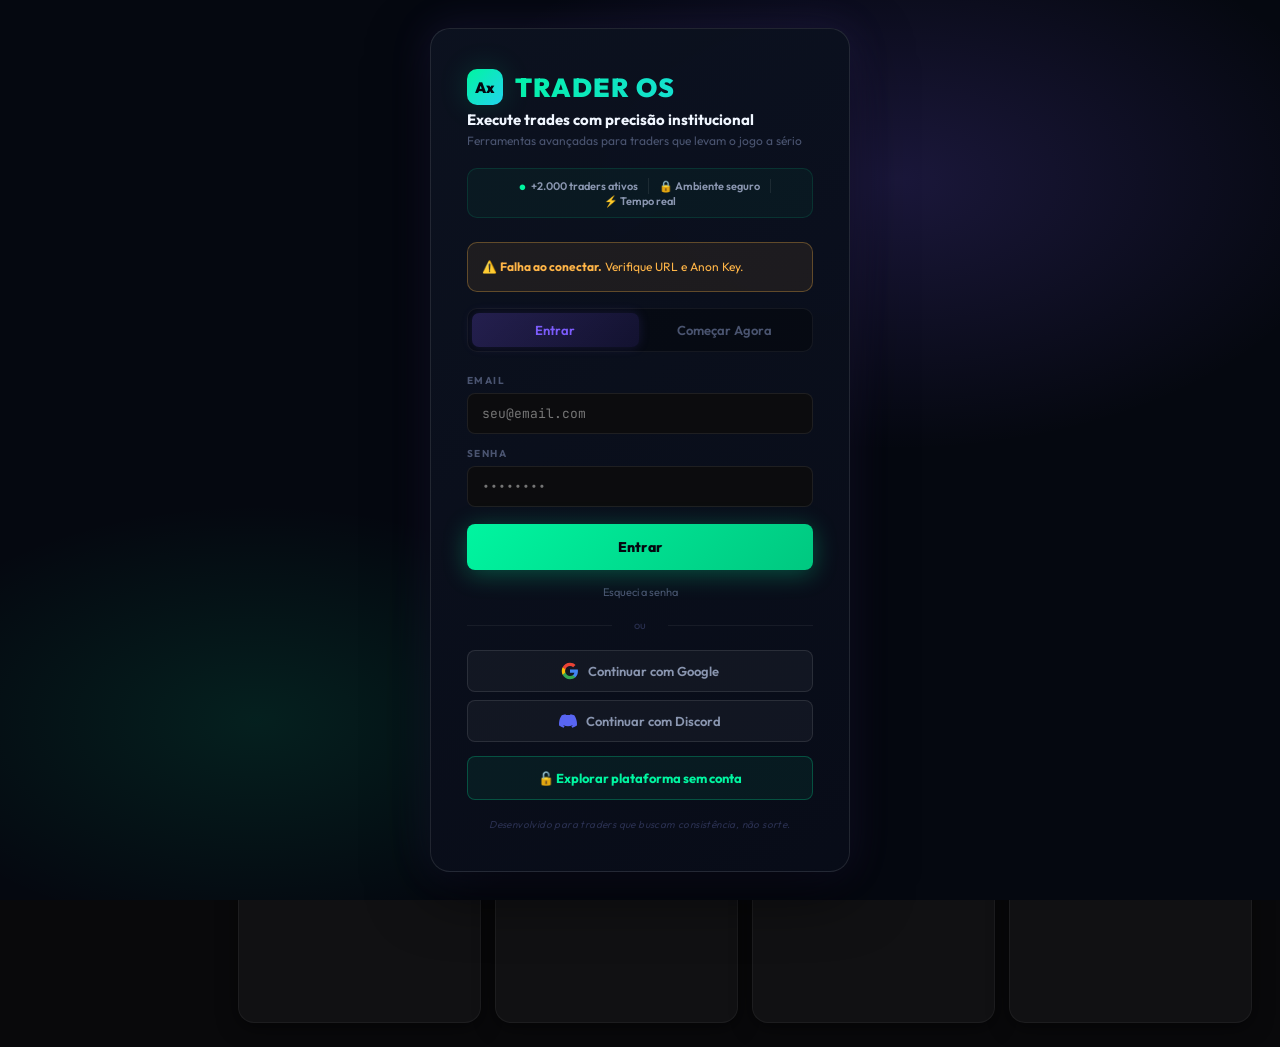
==== index.html @ dc0163b8 "fix: tema preto puro" ====
<!DOCTYPE html>
<html lang="pt-BR">
<head>
<meta charset="UTF-8">
<meta name="viewport" content="width=device-width, initial-scale=1.0, maximum-scale=1.0, user-scalable=no">
<title>TRADER OS</title>

<!-- PWA -->
<link rel="manifest" href="/manifest.json">
<meta name="theme-color" content="#050810">
<meta name="apple-mobile-web-app-capable" content="yes">
<meta name="apple-mobile-web-app-status-bar-style" content="black-translucent">
<meta name="apple-mobile-web-app-title" content="Trader OS">
<link rel="apple-touch-icon" href="/assets/icon-192.png">
<meta name="description" content="Diário de trading profissional para traders de forex e prop firms">
<link href="https://fonts.googleapis.com/css2?family=Outfit:wght@300;400;500;600;700;800;900&family=JetBrains+Mono:wght@300;400;500;700&family=Syne:wght@700;800&display=swap" rel="stylesheet">
<script src="https://cdnjs.cloudflare.com/ajax/libs/Chart.js/4.4.0/chart.umd.min.js"></script>
<script src="https://cdn.jsdelivr.net/npm/qrcode@1.5.3/build/qrcode.min.js"></script>
<script src="https://cdn.jsdelivr.net/npm/@supabase/supabase-js@2.49.4/dist/umd/supabase.min.js"></script>
<script src="https://cdn.sheetjs.com/xlsx-0.20.3/package/dist/xlsx.full.min.js"></script>
<style>
/* ═══════════════════════════════════════
   APEX TRADE · DESIGN SYSTEM
═══════════════════════════════════════ */
:root {
  --bg-deep:    #050810;
  --bg-base:    #080C18;
  --bg-card:    #0C1220;
  --bg-card2:   #101628;
  --bg-hover:   #141C30;
  --border:     rgba(255,255,255,0.06);
  --border-md:  rgba(255,255,255,0.10);
  --border-hi:  rgba(255,255,255,0.16);

  --green:      #00F5A0;
  --green-dim:  #00C880;
  --green-glow: rgba(0,245,160,0.18);
  --green-bg:   rgba(0,245,160,0.06);
  --red:        #FF3D6B;
  --red-bg:     rgba(255,61,107,0.08);
  --amber:      #FFB547;
  --amber-bg:   rgba(255,181,71,0.08);
  --purple:     #7C5CFC;
  --purple-dim: #5A3FD4;
  --purple-bg:  rgba(124,92,252,0.12);
  --blue:       #3B9EFF;
  --blue-bg:    rgba(59,158,255,0.10);
  --cyan:       #22D3EE;

  --text-1:    #F0F6FF;
  --text-2:    #8A96B0;
  --text-3:    #4A5470;
  --text-4:    #2A3050;

  --font-ui:   'Outfit', sans-serif;
  --font-mono: 'JetBrains Mono', monospace;

  --r-sm: 8px; --r-md: 14px; --r-lg: 20px; --r-xl: 28px;
  --nav-h: 64px;
  --sidebar-w: 240px;

  --shadow-sm:  0 2px 12px rgba(0,0,0,0.4);
  --shadow-md:  0 8px 32px rgba(0,0,0,0.5);
  --shadow-lg:  0 20px 60px rgba(0,0,0,0.6);
  --glow-green: 0 0 30px rgba(0,245,160,0.15);
  --glow-purple:0 0 40px rgba(124,92,252,0.15);

  /* accent alias (for period chips, etc.) */
  --accent: var(--green);
}

/* ── Light Theme ── */
[data-theme="light"] {
  /* ── Tons "algodão" — quentes, suaves, não cansam a vista ── */
  --bg-deep:    #EDEAE4;   /* fundo da página — bege suave */
  --bg-base:    #F2EFE9;   /* sidebar — um pouco mais claro */
  --bg-card:    #FAF8F5;   /* cards — quase branco com leve quentura */
  --bg-card2:   #F0EDE7;   /* cards secundários / rows */
  --bg-hover:   #E8E4DD;   /* hover */
  --border:     rgba(0,0,0,0.09);
  --border-md:  rgba(0,0,0,0.14);
  --border-hi:  rgba(0,0,0,0.22);

  --green:      #00875A;
  --green-dim:  #006644;
  --green-glow: rgba(0,135,90,0.15);
  --green-bg:   rgba(0,135,90,0.08);
  --red:        #D63651;
  --red-bg:     rgba(214,54,81,0.07);
  --amber:      #C2680A;
  --amber-bg:   rgba(194,104,10,0.08);
  --purple:     #5B3FD4;
  --purple-dim: #4228B0;
  --purple-bg:  rgba(91,63,212,0.09);
  --blue:       #1D4ED8;
  --blue-bg:    rgba(29,78,216,0.08);
  --cyan:       #0369A1;

  --text-1:    #1C1917;   /* quase preto com quentura */
  --text-2:    #44403C;   /* cinza quente médio */
  --text-3:    #78716C;   /* cinza quente suave */
  --text-4:    #A8A29E;   /* placeholder */

  --shadow-sm:  0 1px 3px rgba(0,0,0,0.07), 0 2px 6px rgba(0,0,0,0.04);
  --shadow-md:  0 4px 14px rgba(0,0,0,0.09);
  --shadow-lg:  0 12px 36px rgba(0,0,0,0.12);
  --glow-green: 0 0 16px rgba(0,135,90,0.10);
  --glow-purple:0 0 16px rgba(91,63,212,0.10);

  color-scheme: light;
}

/* ── Light: base structure ── */
[data-theme="light"] body            { background: #EDEAE4; color: #1C1917; }
[data-theme="light"] body::before    { background:
    radial-gradient(ellipse 80% 60% at 100% 0%,   rgba(109,79,240,0.06) 0%, transparent 55%),
    radial-gradient(ellipse 60% 50% at 0%   100%,  rgba(0,168,107,0.05) 0%, transparent 55%); }
[data-theme="light"] body::after     { background-image:
    linear-gradient(rgba(0,0,0,0.02) 1px, transparent 1px),
    linear-gradient(90deg, rgba(0,0,0,0.02) 1px, transparent 1px);
    background-size:52px 52px; }

/* ── Light: sidebar ── */
[data-theme="light"] .sidebar        { background: var(--bg-card); border-right: 1px solid rgba(0,0,0,0.08); }
[data-theme="light"] .sb-top         { border-bottom: 1px solid rgba(0,0,0,0.07); }
[data-theme="light"] .sb-top:hover   { background: rgba(0,0,0,0.03); }
[data-theme="light"] .sidebar-item   { color: #475569; }
[data-theme="light"] .sidebar-item:hover { background: rgba(0,0,0,0.04); color: var(--text-1); }
[data-theme="light"] .sidebar-item.active { background: var(--green-bg); color: var(--green); border-color: rgba(0,168,107,0.15); }
[data-theme="light"] .sidebar-section-label { color: #94A3B8; }
[data-theme="light"] .sidebar-acct-card { background: linear-gradient(135deg,rgba(109,79,240,0.08),rgba(37,99,235,0.05)); border-color: rgba(109,79,240,0.15); }

/* ── Light: topnav ── */
[data-theme="light"] .topnav,
[data-theme="light"] header,
[data-theme="light"] .app-topbar    { background: var(--bg-card) !important; backdrop-filter: none !important; border-bottom: 1px solid var(--border) !important; }
[data-theme="light"] .mobile-nav    { background: var(--bg-card) !important; backdrop-filter: none !important; border-top: 1px solid var(--border) !important; }
[data-theme="light"] .nav-btn       { color: var(--text-2) !important; background: transparent !important; }
[data-theme="light"] .nav-btn:hover { color: var(--text-1) !important; background: var(--bg-hover) !important; }
[data-theme="light"] .nav-btn.active { color: var(--text-1) !important; font-weight: 700; background: var(--bg-card2) !important; }
[data-theme="light"] .acct-name,
[data-theme="light"] .acct-bal      { color: var(--text-1) !important; }
[data-theme="light"] .hdr-clock     { color: var(--text-3) !important; }
[data-theme="light"] .sync-badge    { background: var(--bg-card2) !important; border-color: var(--border) !important; }
[data-theme="light"] .acct-trigger  { background: var(--bg-card2) !important; border-color: var(--border-md) !important; }
[data-theme="light"] .hamburger-btn { border-color: var(--border) !important; color: var(--text-2) !important; }
[data-theme="light"] .hdr-clock      { color: #94A3B8; }
[data-theme="light"] #theme-toggle-btn { color: #475569; border-color: rgba(0,0,0,0.12); }

/* ── Light: cards & pages ── */
[data-theme="light"] .card,
[data-theme="light"] .cfg-card,
[data-theme="light"] .db-kpi-card,
[data-theme="light"] .db-equity-card,
[data-theme="light"] .db-perf-card,
[data-theme="light"] .an-card,
[data-theme="light"] .rj-day-group   { background: var(--bg-card); border-color: rgba(0,0,0,0.08); box-shadow: 0 1px 4px rgba(0,0,0,0.06); }
[data-theme="light"] .db-kpi-card:hover { border-color: rgba(0,0,0,0.14); box-shadow: 0 4px 12px rgba(0,0,0,0.09); }
[data-theme="light"] .page           { background: transparent; }

/* ── Light: charts & equity ── */
[data-theme="light"] .db-eq-header   { border-bottom-color: rgba(0,0,0,0.07); }
[data-theme="light"] .db-eq-sub,
[data-theme="light"] .db-kpi-tag,
[data-theme="light"] .db-perf-key,
[data-theme="light"] .dd-sum-lbl     { color: #94A3B8; }
[data-theme="light"] .db-perf-row    { border-bottom-color: rgba(0,0,0,0.05); }
[data-theme="light"] .eq-filter      { color: #475569; border-color: rgba(0,0,0,0.10); background: rgba(0,0,0,0.03); }
[data-theme="light"] .eq-filter.active { background: #0F172A; color: #fff; }

/* ── Light: modals ── */
[data-theme="light"] .overlay        { background: rgba(0,0,0,0.4); }
[data-theme="light"] .modal          { background: var(--bg-card); border-color: rgba(0,0,0,0.10); box-shadow: 0 20px 60px rgba(0,0,0,0.15); }
[data-theme="light"] .modal-hdr      { border-bottom-color: rgba(0,0,0,0.07); }
[data-theme="light"] .modal-title    { color: var(--text-1); }
[data-theme="light"] .modal-x:hover  { background: rgba(0,0,0,0.06); }
[data-theme="light"] .modal-footer   { border-top-color: rgba(0,0,0,0.07); }

/* ── Light: forms & inputs ── */
[data-theme="light"] input,
[data-theme="light"] select,
[data-theme="light"] textarea,
[data-theme="light"] .finp,
[data-theme="light"] .fsel,
[data-theme="light"] .ftxt,
[data-theme="light"] .sinp           { background: #F8FAFC; color: var(--text-1); border-color: rgba(0,0,0,0.12); }
[data-theme="light"] input:focus,
[data-theme="light"] select:focus,
[data-theme="light"] textarea:focus  { border-color: var(--green); }
[data-theme="light"] .flbl,
[data-theme="light"] .cfg-card-title { color: var(--text-1); }
[data-theme="light"] .cfg-card-desc  { color: #64748B; }

/* ── Light: buttons ── */
[data-theme="light"] .btn-ghost      { border-color: rgba(0,0,0,0.12); color: #475569; background: transparent; }
[data-theme="light"] .btn-ghost:hover { background: rgba(0,0,0,0.05); }
[data-theme="light"] .btn-export     { background: rgba(0,0,0,0.04); border-color: rgba(0,0,0,0.10); color: var(--text-1); }
[data-theme="light"] .btn-export:hover { border-color: var(--purple); color: var(--purple); background: var(--purple-bg); }
[data-theme="light"] .btn-add        { background: var(--green); color: #fff; }

/* ── Light: tables / trades ── */
[data-theme="light"] #trades-table-body > div:first-child { background: #F4F6FA !important; }
[data-theme="light"] #trades-table-body > div             { border-bottom-color: rgba(0,0,0,0.05) !important; }
[data-theme="light"] #trades-table-body > div:hover       { background: rgba(0,0,0,0.025) !important; }
[data-theme="light"] #trades-search                       { background: var(--bg-card); border-color: rgba(0,0,0,0.12); color: var(--text-1); }

/* ── Light: calendar ── */
[data-theme="light"] .cal-cell       { background: var(--bg-card); border-color: rgba(0,0,0,0.07); }
[data-theme="light"] .cal-cell.today { border-color: var(--green) !important; }
[data-theme="light"] .cal-cell.win-day  { background: rgba(0,168,107,0.07); }
[data-theme="light"] .cal-cell.loss-day { background: rgba(229,62,94,0.06); }
[data-theme="light"] .cell-num       { color: #475569; }
[data-theme="light"] .cal-header     { color: #94A3B8; background: transparent; }

/* ── Light: journal rows ── */
[data-theme="light"] .rj-row         { border-bottom-color: rgba(0,0,0,0.05); }
[data-theme="light"] .rj-row:hover   { background: rgba(0,0,0,0.02); }
[data-theme="light"] .jrow           { border-bottom-color: rgba(0,0,0,0.05); }
[data-theme="light"] .jrow:hover     { background: rgba(0,0,0,0.02); }
[data-theme="light"] .rj-chip        { background: rgba(0,0,0,0.05); color: #475569; border-color: transparent; }
[data-theme="light"] .rj-chip.active { background: #0F172A; color: #fff; }
[data-theme="light"] .dd-op-card     { background: #F8FAFC; }
[data-theme="light"] .dd-op-card.win { border-left-color: var(--green); }
[data-theme="light"] .dd-op-card.loss { border-left-color: var(--red); }

/* ── Light: period chips ── */
[data-theme="light"] .period-chip        { background: rgba(0,0,0,0.04); color: #475569; border-color: rgba(0,0,0,0.10); }
[data-theme="light"] .period-chip:hover  { border-color: var(--green); color: var(--text-1); }
[data-theme="light"] .period-chip.active { background: #0F172A; border-color: var(--text-1); color: #fff; }

/* ── Light: auth screen ── */
[data-theme="light"] #auth-screen     { background: linear-gradient(135deg,#E8F4FF,#F0F4FF,#E8F8F0); }
[data-theme="light"] .auth-card       { background: var(--bg-card); box-shadow: 0 20px 60px rgba(0,0,0,0.12); border-color: rgba(0,0,0,0.08); }

/* ── Light: banners ── */
[data-theme="light"] .banner.danger   { background: rgba(229,62,94,0.08); border-color: rgba(229,62,94,0.25); }
[data-theme="light"] .banner.warning  { background: rgba(217,119,6,0.08); border-color: rgba(217,119,6,0.25); }

/* ── Light: section labels & dividers ── */
[data-theme="light"] .section-lbl     { color: #94A3B8; }
[data-theme="light"] .dd-divider      { background: rgba(0,0,0,0.08); }
[data-theme="light"] .day-divider     { background: rgba(0,0,0,0.08); }

/* ── Light: cfg tabs ── */
[data-theme="light"] .cfg-tab         { color: #475569; }
[data-theme="light"] .cfg-tab:hover   { background: rgba(0,0,0,0.04); color: var(--text-1); }
[data-theme="light"] .cfg-tab.active  { background: var(--green-bg); color: var(--green); }

/* ── Light: scrollbars ── */
[data-theme="light"] ::-webkit-scrollbar-track { background: #EDEAE4; }
[data-theme="light"] ::-webkit-scrollbar-thumb { background: rgba(0,0,0,0.15); }
[data-theme="light"] ::-webkit-scrollbar-thumb:hover { background: rgba(0,0,0,0.25); }

/* ── Light: all rgba(0,0,0,...) dark panels ── */
[data-theme="light"] .dd-stat           { background: var(--bg-card2) !important; border-color: var(--border) !important; }
[data-theme="light"] .cal-cell.empty    { background: rgba(0,0,0,0.04) !important; }
[data-theme="light"] .import-preview-hdr { background: var(--bg-card2) !important; }
[data-theme="light"] .sinp, [data-theme="light"] .finp,
[data-theme="light"] .fsel, [data-theme="light"] .ftxt { background: var(--bg-card) !important; border-color: rgba(0,0,0,0.12) !important; color: var(--text-1) !important; }
[data-theme="light"] .emo-btn           { background: var(--bg-card2) !important; border-color: var(--border) !important; }
[data-theme="light"] .emo-btn span      { color: var(--text-2); }
[data-theme="light"] .acct-list-row     { background: var(--bg-card2) !important; }
[data-theme="light"] .setup-step        { background: var(--bg-card2) !important; }
[data-theme="light"] .sync-badge        { background: var(--bg-card2) !important; }
[data-theme="light"] .hdr-bal-pill      { background: var(--bg-card2) !important; }
[data-theme="light"] .cal-hdr-row       { background: var(--bg-card2) !important; }
[data-theme="light"] .cal-kpi-card      { background: var(--bg-card2) !important; }
[data-theme="light"] .cal-wrap          { background: var(--bg-card) !important; }
[data-theme="light"] .prof-section      { background: var(--bg-card) !important; }
[data-theme="light"] .import-zone       { border-color: rgba(0,0,0,0.15) !important; background: var(--bg-card2) !important; }
[data-theme="light"] .broker-tab        { background: var(--bg-card2) !important; color: var(--text-2) !important; border-color: var(--border) !important; }
[data-theme="light"] .broker-tab.active { background: var(--purple-bg) !important; color: var(--purple) !important; border-color: var(--purple) !important; }
[data-theme="light"] .sac-bar           { background: rgba(0,0,0,0.08) !important; }

/* ── Light: all text that was hardcoded white ── */
[data-theme="light"] .db-title, [data-theme="light"] .db-eq-title,
[data-theme="light"] .db-perf-title, [data-theme="light"] .db-bottom-title,
[data-theme="light"] .an-card-title, [data-theme="light"] .an-title,
[data-theme="light"] .cal-month, [data-theme="light"] .rj-title,
[data-theme="light"] .eq-stat-val, [data-theme="light"] .db-perf-val,
[data-theme="light"] .sess-pct, [data-theme="light"] .an-strat-name,
[data-theme="light"] .db-kpi-val,
[data-theme="light"] .cal-kpi-val      { color: var(--text-1) !important; }

[data-theme="light"] .db-eq-sub, [data-theme="light"] .an-card-sub,
[data-theme="light"] .db-bottom-sub, [data-theme="light"] .an-hm-lbl,
[data-theme="light"] .sess-name, [data-theme="light"] .db-kpi-tag,
[data-theme="light"] .eq-stat-lbl, [data-theme="light"] .db-perf-key,
[data-theme="light"] .an-strat-count, [data-theme="light"] .cal-kpi-tag { color: var(--text-3) !important; }

/* ── Light: equity filters ── */
[data-theme="light"] .eq-filter         { color: var(--text-2) !important; background: var(--bg-card2) !important; border-color: var(--border) !important; }
[data-theme="light"] .eq-filter.active  { background: #0F172A !important; color: #fff !important; border-color: var(--text-1) !important; }

/* ── Light: session bar track ── */
[data-theme="light"] .sess-track,
[data-theme="light"] .sac-bar-fill-bg  { background: rgba(0,0,0,0.07) !important; }

/* ── Light: nav buttons ── */
[data-theme="light"] .nav-btn           { color: var(--text-2) !important; }
[data-theme="light"] .nav-btn.active    { color: var(--text-1) !important; background: rgba(0,0,0,0.07) !important; }

/* ── Light: header account trigger ── */
[data-theme="light"] .acct-trigger      { background: var(--bg-card2) !important; border-color: var(--border) !important; }
[data-theme="light"] .acct-trigger:hover { background: var(--bg-hover) !important; }
[data-theme="light"] .acct-dropdown     { background: var(--bg-card) !important; border-color: var(--border) !important; box-shadow: 0 8px 24px rgba(0,0,0,0.12) !important; }
[data-theme="light"] .acct-item:hover   { background: var(--bg-hover) !important; }

/* ── Light: profile dropdown ── */
[data-theme="light"] .profile-dropdown,
[data-theme="light"] .user-menu         { background: var(--bg-card) !important; border-color: var(--border) !important; box-shadow: 0 8px 24px rgba(0,0,0,0.12) !important; }




*, *::before, *::after { margin:0; padding:0; box-sizing:border-box; }
html { font-size:16px; }

body {
  font-family: var(--font-ui);
  background: var(--bg-deep);
  color: var(--text-1);
  min-height: 100vh;
  overflow-x: hidden;
  -webkit-font-smoothing: antialiased;
}

/* ── AMBIENT BACKGROUND ── */
body::before {
  content:''; position:fixed; inset:0; pointer-events:none; z-index:0;
  background:
    radial-gradient(ellipse 80% 60% at 100% 0%,   rgba(124,92,252,0.10) 0%, transparent 55%),
    radial-gradient(ellipse 60% 50% at 0%   100%,  rgba(0,245,160,0.07)  0%, transparent 55%),
    radial-gradient(ellipse 40% 40% at 50%  50%,   rgba(59,158,255,0.04) 0%, transparent 70%);
}

/* ── GRID TEXTURE ── */
body::after {
  content:''; position:fixed; inset:0; pointer-events:none; z-index:0;
  background-image:
    linear-gradient(rgba(124,92,252,0.03) 1px, transparent 1px),
    linear-gradient(90deg, rgba(124,92,252,0.03) 1px, transparent 1px);
  background-size:52px 52px;
}

/* ═══════════════════════════════════════
   LAYOUT
═══════════════════════════════════════ */
.app-shell {
  position: relative; z-index:1;
  min-height: 100vh;
}

/* ── TOP NAV ── */
.topnav {
  position: sticky; top:0; z-index:500;
  height: var(--nav-h);
  background: rgba(5,8,16,0.88);
  backdrop-filter: blur(32px) saturate(1.6);
  border-bottom: 1px solid var(--border);
  display: flex; align-items: center;
  padding: 0 28px;
  gap: 0;
}

.nav-logo {
  display: flex; align-items: center; gap: 10px;
  margin-right: 44px; text-decoration:none; flex-shrink:0;
}
.nav-logo-mark {
  width: 34px; height: 34px;
  background: linear-gradient(135deg, var(--green), var(--cyan));
  border-radius: 10px;
  display: flex; align-items: center; justify-content: center;
  font-size: 16px; font-weight: 900; color: #050810;
  letter-spacing: -0.02em; box-shadow: var(--glow-green);
}
.nav-logo-text {
  font-size: 15px; font-weight: 800; letter-spacing: 0.08em;
  background: linear-gradient(90deg, var(--green), var(--cyan));
  -webkit-background-clip: text; -webkit-text-fill-color: transparent;
}

.nav-links {
  display: flex; gap: 4px; flex: 1;
}
.nav-link {
  padding: 8px 15px; border-radius: var(--r-sm);
  font-size: 13.5px; font-weight: 500;
  color: var(--text-2); cursor: pointer;
  border: none; background: none;
  transition: all 0.18s; letter-spacing: 0.01em;
  white-space: nowrap;
}
.nav-link:hover { color: var(--text-1); background: rgba(255,255,255,0.05); }
.nav-link.active {
  color: var(--green);
  background: var(--green-bg);
  font-weight: 600;
}

.nav-right {
  display: flex; align-items: center; gap: 10px; margin-left: auto;
}

.nav-badge {
  position: relative;
  width: 36px; height: 36px;
  border-radius: 10px;
  background: rgba(255,255,255,0.04);
  border: 1px solid var(--border);
  display: flex; align-items: center; justify-content: center;
  cursor: pointer; font-size: 15px; transition: all 0.18s;
}
.nav-badge:hover { border-color: var(--border-md); background: rgba(255,255,255,0.07); }
.notif-dot {
  position: absolute; top: 7px; right: 7px;
  width: 7px; height: 7px; border-radius: 50%;
  background: var(--red); border: 1.5px solid var(--bg-deep);
  box-shadow: 0 0 8px var(--red);
}

.nav-account {
  display: flex; align-items: center; gap: 10px;
  padding: 6px 12px 6px 6px;
  background: rgba(255,255,255,0.04); border: 1px solid var(--border);
  border-radius: 40px; cursor: pointer; transition: all 0.18s;
}
.nav-account:hover { border-color: var(--border-md); background: rgba(255,255,255,0.07); }
.nav-avatar {
  width: 28px; height: 28px; border-radius: 50%;
  background: linear-gradient(135deg, var(--purple), var(--blue));
  display: flex; align-items: center; justify-content: center;
  font-size: 11px; font-weight: 800; color: #fff;
}
.nav-account-info { display: flex; flex-direction: column; }
.nav-account-name { font-size: 12px; font-weight: 600; line-height: 1.2; }
.nav-account-type { font-size: 10px; color: var(--text-3); line-height: 1.2; }
.nav-chevron { font-size: 10px; color: var(--text-3); margin-left: 2px; }

/* ── MAIN BODY ── */
.main-body {
  display: flex;
  flex-direction: column;
  flex: 1;
  min-width: 0;
  min-height: 100vh;
  overflow-x: hidden;
}

/* ── SIDEBAR ── */
.sidebar {
  width: var(--sidebar-w); flex-shrink: 0;
  position: sticky; top: 0;
  height: 100vh;
  overflow-y: auto; overflow-x: hidden;
  border-right: 1px solid rgba(255,255,255,0.07);
  background: var(--bg-base);
  padding: 0 0 24px;
  display: flex; flex-direction: column; gap: 0;
  transition: width 0.25s cubic-bezier(.4,0,.2,1);
  z-index: 300;
  align-self: flex-start;
}
/* ── Sidebar top ── */
.sb-top {
  height: var(--nav-h);
  display: flex !important;
  align-items: center;
  gap: 10px;
  padding: 0 14px;
  cursor: pointer;
  user-select: none;
  border-bottom: 1px solid rgba(255,255,255,0.06);
  flex-shrink: 0;
  overflow: hidden;
  transition: background 0.15s;
}
.sb-top:hover { background: rgba(255,255,255,0.04); }
.sb-logo-text {
  font-size: 14px; font-weight: 900; letter-spacing: 0.06em;
  background: linear-gradient(90deg,var(--green),var(--cyan));
  -webkit-background-clip: text; -webkit-text-fill-color: transparent;
  white-space: nowrap;
  transition: opacity 0.2s, max-width 0.25s;
  max-width: 200px;
  overflow: hidden;
}

/* ── Collapsed state ── */
.sidebar.collapsed { width: 56px; }
.sidebar.collapsed .sb-logo-text { opacity: 0; max-width: 0; }
.sidebar.collapsed .sb-top { padding: 0; justify-content: center; }
.sidebar.collapsed .sidebar-label { opacity: 0; max-width: 0; overflow: hidden; transition: opacity 0.2s, max-width 0.25s; }
.sidebar.collapsed .sidebar-section-label { opacity: 0; height: 0; padding: 0; overflow: hidden; }
.sidebar.collapsed .sidebar-acct-card { opacity: 0; height: 0; overflow: hidden; padding: 0; }
.sidebar.collapsed .sidebar-item { justify-content: center; padding: 11px 0; }
.sidebar.collapsed .sidebar-icon { margin: 0 auto; }

/* tooltip quando colapsado */
.sidebar.collapsed .sidebar-item { position: relative; }
.sidebar.collapsed .sidebar-item:hover::after {
  content: attr(data-tooltip);
  position: absolute;
  left: calc(100% + 10px); top: 50%; transform: translateY(-50%);
  background: #1a2235; border: 1px solid rgba(255,255,255,0.1);
  border-radius: 6px; padding: 5px 10px;
  font-size: 12px; color: var(--text-1);
  white-space: nowrap; z-index: 999; pointer-events: none;
  box-shadow: 0 4px 16px rgba(0,0,0,0.5);
}

.sidebar-section-label {
  font-size: 9px; letter-spacing: 0.2em; text-transform: uppercase;
  color: var(--text-4); padding: 10px 10px 4px;
  font-weight: 700; transition: opacity 0.2s, width 0.2s;
}

.sidebar-item {
  display: flex; align-items: center; gap: 10px;
  padding: 10px 12px; border-radius: var(--r-sm);
  font-size: 13.5px; font-weight: 500; color: var(--text-2);
  cursor: pointer; transition: all 0.18s; border: 1px solid transparent;
}
.sidebar-item:hover { color: var(--text-1); background: rgba(255,255,255,0.04); }
.sidebar-item.active {
  color: var(--green); background: var(--green-bg);
  border-color: rgba(0,245,160,0.12);
}
.sidebar-icon { font-size:16px; width:20px; text-align:center; flex-shrink:0; display:flex; align-items:center; justify-content:center; }
.sidebar-icon svg { color:var(--text-2); transition:color 0.18s; }
.sidebar-item:hover .sidebar-icon svg { color:var(--text-1); }
.sidebar-item.active .sidebar-icon svg { color:#E8833A; }
.sidebar-label { flex: 1; }
.sidebar-count {
  font-size: 10px; font-family: var(--font-mono);
  background: rgba(255,255,255,0.08); border-radius: 10px;
  padding: 2px 7px; color: var(--text-2);
}
.sidebar-item.active .sidebar-count {
  background: rgba(0,245,160,0.12); color: var(--green);
}

.sidebar-account-card {
  margin-top: auto; padding: 14px;
  background: linear-gradient(135deg, rgba(124,92,252,0.12), rgba(59,158,255,0.08));
  border: 1px solid rgba(124,92,252,0.2); border-radius: var(--r-md);
}
.sac-label { font-size: 9px; letter-spacing: 0.14em; color: var(--text-3); text-transform:uppercase; margin-bottom:4px; font-weight:700; }
.sac-name { font-size: 13px; font-weight: 700; margin-bottom: 10px; }
.sac-bal  { font-family: var(--font-mono); font-size: 20px; font-weight: 700;
  background: linear-gradient(90deg, var(--green), var(--cyan));
  -webkit-background-clip: text; -webkit-text-fill-color: transparent; margin-bottom:2px; }
.sac-change { font-size: 11px; color: var(--green); font-family: var(--font-mono); }
.sac-bar { height: 3px; background: rgba(255,255,255,0.08); border-radius:99px; margin-top:10px; overflow:hidden; }
.sac-bar-fill { height:100%; border-radius:99px; width:72%; background:linear-gradient(90deg,var(--green),var(--cyan)); }

/* ── CONTENT ── */
.content {
  flex: 1; padding: 28px 32px;
  overflow-x: hidden;
}

/* ── PAGE HEADER ── */
.page-header {
  display: flex; align-items: flex-start; justify-content: space-between;
  margin-bottom: 28px; gap: 16px;
}
.page-title { font-size: 26px; font-weight: 800; letter-spacing: -0.02em; }
.page-subtitle { font-size: 13px; color: var(--text-2); margin-top: 3px; }
.page-actions { display: flex; gap: 8px; align-items: center; flex-shrink:0; }

.btn {
  display: flex; align-items: center; gap: 7px;
  padding: 9px 18px; border-radius: var(--r-sm);
  font-family: var(--font-ui); font-size: 13px; font-weight: 600;
  cursor: pointer; transition: all 0.2s; border: 1px solid transparent;
  white-space: nowrap; letter-spacing: 0.01em;
}
.btn-primary {
  background: linear-gradient(135deg, var(--green), var(--green-dim));
  color: #050810; border-color: transparent;
  box-shadow: var(--glow-green);
}
.btn-primary:hover { filter:brightness(1.08); transform:translateY(-1px); }
.btn-ghost {
  background: rgba(255,255,255,0.04); color: var(--text-2);
  border-color: var(--border-md);
}
.btn-ghost:hover { background: rgba(255,255,255,0.08); color: var(--text-1); }

/* ── DATE RANGE ── */
.date-range {
  display: flex; align-items: center; gap: 6px;
  background: rgba(255,255,255,0.03); border: 1px solid var(--border);
  border-radius: var(--r-sm); padding: 8px 14px;
  font-size: 12px; font-weight: 600; color: var(--text-2); cursor:pointer;
  transition: all 0.18s;
}
.date-range:hover { border-color: var(--border-md); color: var(--text-1); }
.dr-dot { width:6px; height:6px; border-radius:50%; background:var(--green); box-shadow:0 0 6px var(--green); }

/* ═══════════════════════════════════════
   KPI STRIP
═══════════════════════════════════════ */
.kpi-strip { display:grid; grid-template-columns:repeat(5,1fr); gap:14px; margin-bottom:24px; }

.kpi-card {
  background: var(--bg-card);
  border: 1px solid var(--border); border-radius: var(--r-md);
  padding: 18px 20px; position:relative; overflow:hidden;
  box-shadow: var(--shadow-sm);
  transition: border-color 0.2s, transform 0.18s, box-shadow 0.2s;
}
.kpi-card:hover {
  border-color: var(--border-md);
  transform: translateY(-3px);
  box-shadow: var(--shadow-md);
}
.kpi-card::before {
  content:''; position:absolute; top:0; left:0; right:0; height:2px;
  border-radius: var(--r-md) var(--r-md) 0 0;
}
.kpi-card.accent-green::before { background: linear-gradient(90deg, var(--green), var(--cyan)); }
.kpi-card.accent-red::before   { background: linear-gradient(90deg, var(--red), #FF8CB0); }
.kpi-card.accent-purple::before{ background: linear-gradient(90deg, var(--purple), var(--blue)); }
.kpi-card.accent-amber::before { background: linear-gradient(90deg, var(--amber), #FFD700); }
.kpi-card.accent-blue::before  { background: linear-gradient(90deg, var(--blue), var(--cyan)); }

.kpi-label { font-size: 10px; font-weight:700; letter-spacing:0.14em; text-transform:uppercase; color: var(--text-3); margin-bottom:10px; }
.kpi-value { font-family: var(--font-mono); font-size:22px; font-weight:700; line-height:1; margin-bottom:6px; }
.kpi-value.green  { color:var(--green); }
.kpi-value.red    { color:var(--red); }
.kpi-value.purple { color:var(--purple); }
.kpi-value.amber  { color:var(--amber); }
.kpi-value.blue   { color:var(--blue); }
.kpi-change { display:flex; align-items:center; gap:5px; font-size:11px; font-weight:600; }
.kpi-change.up { color:var(--green); }
.kpi-change.dn { color:var(--red); }
.kpi-change-bar {
  height:28px; width:64px; margin-left:auto; margin-top:-4px; flex-shrink:0;
}

/* ═══════════════════════════════════════
   MAIN GRID
═══════════════════════════════════════ */
.main-grid {
  display:grid; grid-template-columns:1fr 340px;
  gap:16px; margin-bottom:18px;
}

/* ── EQUITY CHART CARD ── */
.chart-card {
  background: var(--bg-card);
  border: 1px solid var(--border); border-radius: var(--r-md);
  padding: 22px 24px; box-shadow: var(--shadow-sm);
  transition: border-color 0.2s;
}
.chart-card:hover { border-color: var(--border-md); }

.chart-header {
  display:flex; justify-content:space-between; align-items:flex-start; margin-bottom:20px;
}
.chart-title { font-size:15px; font-weight:700; letter-spacing:-0.01em; }
.chart-subtitle { font-size:11px; color:var(--text-3); margin-top:2px; }
.chart-controls { display:flex; gap:5px; }
.chart-tab {
  padding:5px 12px; border-radius:20px;
  font-size:11px; font-weight:600; cursor:pointer;
  background:rgba(255,255,255,0.04); border:1px solid var(--border);
  color:var(--text-3); transition:all 0.15s;
}
.chart-tab:hover { color:var(--text-2); }
.chart-tab.active { background:var(--purple-bg); border-color:rgba(124,92,252,0.3); color:var(--purple); }

.chart-meta {
  display:flex; gap:24px; margin-bottom:18px;
}
.chart-stat { }
.chart-stat-val { font-family:var(--font-mono); font-size:24px; font-weight:700; }
.chart-stat-lbl { font-size:10px; color:var(--text-3); text-transform:uppercase; letter-spacing:0.12em; margin-top:1px; }

.chart-wrap { position:relative; height:200px; }

/* ── STATS PANEL ── */
.stats-panel {
  background: var(--bg-card);
  border: 1px solid var(--border); border-radius: var(--r-md);
  padding: 22px; box-shadow: var(--shadow-sm);
}
.stats-title { font-size:14px; font-weight:700; margin-bottom:18px; }

.win-rate-ring {
  display:flex; align-items:center; gap:20px; margin-bottom:20px;
  padding:16px; background:rgba(0,0,0,0.2); border-radius:12px;
  border:1px solid var(--border);
}
.ring-wrap { position:relative; width:72px; height:72px; flex-shrink:0; }
.ring-val {
  position:absolute; inset:0; display:flex; align-items:center; justify-content:center;
  font-family:var(--font-mono); font-size:15px; font-weight:700; color:var(--green);
}
.ring-info { }
.ring-label { font-size:13px; font-weight:700; margin-bottom:2px; }
.ring-sub   { font-size:11px; color:var(--text-3); }
.ring-sub span { color:var(--green); font-weight:600; }

.stat-list { display:flex; flex-direction:column; gap:2px; }
.stat-item {
  display:flex; justify-content:space-between; align-items:center;
  padding:9px 0; border-bottom:1px solid var(--border); font-size:13px;
}
.stat-item:last-child { border-bottom:none; }
.stat-item-key { color:var(--text-2); font-size:12px; }
.stat-item-val { font-family:var(--font-mono); font-weight:700; font-size:13px; }
.stat-item-val.g { color:var(--green); }
.stat-item-val.r { color:var(--red); }
.stat-item-val.p { color:var(--purple); }
.stat-item-val.a { color:var(--amber); }

/* ═══════════════════════════════════════
   SECONDARY GRID
═══════════════════════════════════════ */
.secondary-grid {
  display:grid; grid-template-columns:1fr 1fr 1fr;
  gap:16px; margin-bottom:18px;
}

.bar-chart-card {
  background: var(--bg-card);
  border: 1px solid var(--border); border-radius: var(--r-md);
  padding: 20px 22px; box-shadow: var(--shadow-sm);
}

.month-bars {
  display:flex; align-items:flex-end; gap:5px; height:100px;
  margin-top:16px;
}
.month-bar-wrap { flex:1; display:flex; flex-direction:column; align-items:center; gap:5px; }
.month-bar {
  width:100%; border-radius:4px 4px 0 0;
  transition:opacity 0.2s, filter 0.2s; cursor:pointer;
}
.month-bar:hover { filter:brightness(1.2); }
.month-bar.pos { background: linear-gradient(to top, rgba(0,200,128,0.4), rgba(0,245,160,0.8)); }
.month-bar.neg { background: linear-gradient(to top, rgba(200,40,80,0.4), rgba(255,61,107,0.8)); }
.month-lbl { font-size:9px; color:var(--text-3); font-weight:600; letter-spacing:0.06em; }

/* ── DRAWDOWN CARD ── */
.dd-stats { display:flex; gap:14px; margin-top:14px; }
.dd-stat { flex:1; padding:12px; background:rgba(0,0,0,0.2); border-radius:8px; border:1px solid var(--border); text-align:center; }
.dd-stat-val { font-family:var(--font-mono); font-size:15px; font-weight:700; }
.dd-stat-lbl { font-size:9px; color:var(--text-3); text-transform:uppercase; letter-spacing:0.1em; margin-top:2px; }

/* ── WIN/LOSS DIST ── */
.dist-bars { margin-top:14px; display:flex; flex-direction:column; gap:8px; }
.dist-row { display:flex; align-items:center; gap:10px; }
.dist-label { font-size:11px; color:var(--text-2); width:44px; flex-shrink:0; }
.dist-bar-track {
  flex:1; height:8px; background:rgba(255,255,255,0.06); border-radius:99px; overflow:hidden;
}
.dist-bar-fill { height:100%; border-radius:99px; transition:width 1s cubic-bezier(0.34,1.56,0.64,1); }
.dist-pct { font-family:var(--font-mono); font-size:11px; font-weight:700; width:32px; text-align:right; }

/* ═══════════════════════════════════════
   CALENDAR
═══════════════════════════════════════ */
.cal-wrap { margin-bottom:18px; }

.cal-header {
  display:flex; justify-content:space-between; align-items:center; margin-bottom:18px;
}
.cal-month-title { font-size:22px; font-weight:800; letter-spacing:-0.01em; }
.cal-nav { display:flex; gap:6px; }
.cal-nav-btn {
  width:32px; height:32px; border-radius:var(--r-sm);
  background:rgba(255,255,255,0.04); border:1px solid var(--border);
  color:var(--text-2); cursor:pointer; font-size:14px;
  display:flex; align-items:center; justify-content:center; transition:all 0.18s;
}
.cal-nav-btn:hover { border-color:var(--purple); color:var(--purple); background:var(--purple-bg); }

.cal-today-btn {
  padding:7px 14px; border-radius:var(--r-sm);
  background:rgba(255,255,255,0.04); border:1px solid var(--border);
  color:var(--text-2); font-size:12px; font-weight:600; cursor:pointer; transition:all 0.18s;
}
.cal-today-btn:hover { border-color:var(--border-md); color:var(--text-1); }

.cal-summary-strip {
  display:grid; grid-template-columns:repeat(4,1fr); gap:10px; margin-bottom:16px;
}
.cal-sum {
  background:var(--bg-card); border:1px solid var(--border); border-radius:var(--r-sm); isolation:isolate; position:relative; z-index:1;
  padding:12px 14px;
}
.cal-sum-lbl { font-size:9px; font-weight:700; text-transform:uppercase; letter-spacing:0.14em; color:var(--text-3); margin-bottom:4px; }
.cal-sum-val { font-family:var(--font-mono); font-size:16px; font-weight:700; }

/* calendar styles handled below */
.cal-cell {
  min-height:82px; border-right:1px solid var(--border); border-bottom:1px solid var(--border);
  padding:9px 11px; cursor:pointer; position:relative; transition:background 0.15s;
}
.cal-cell:nth-child(7n) { border-right:none; }
.cal-cell.empty { background:rgba(0,0,0,0.12); cursor:default; pointer-events:none; }
.cal-cell.today { box-shadow:inset 0 0 0 2px rgba(124,92,252,0.5); }
.cal-cell.has-win  { background:rgba(0,245,160,0.025); }
.cal-cell.has-loss { background:rgba(255,61,107,0.025); }
.cal-cell:not(.empty):hover { background:rgba(255,255,255,0.03); }
.cal-cell.has-data.win-day  { background:rgba(0,255,148,0.06); }
.cal-cell.has-data.loss-day { background:rgba(255,61,107,0.07); }
.cell-num {
  font-size:11px; font-weight:700; color:var(--text-3);
  font-family:var(--font-mono); margin-bottom:5px;
}
/* cell-pnl defined in calendar section */
.cell-trades { font-size:9px; color:var(--text-3); margin-top:2px; }
.cell-dot {
  position:absolute; top:7px; right:7px;
  width:6px; height:6px; border-radius:50%;
}
.cell-dot.win { background:var(--green); box-shadow:0 0 6px var(--green); }
.cell-dot.loss { background:var(--red); box-shadow:0 0 6px var(--red); }

/* ═══════════════════════════════════════
   JOURNAL
═══════════════════════════════════════ */
.journal-filters {
  display:flex; gap:7px; margin-bottom:18px; flex-wrap:wrap; align-items:center;
}
.filter-chip {
  padding:6px 14px; border-radius:20px;
  font-size:12px; font-weight:600;
  background:rgba(255,255,255,0.04); border:1px solid var(--border);
  color:var(--text-2); cursor:pointer; transition:all 0.15s;
}
.filter-chip:hover { color:var(--text-1); }
.filter-chip.active { background:var(--green-bg); border-color:rgba(0,245,160,0.25); color:var(--green); }
.filter-chip.pair   { background:var(--blue-bg);  border-color:rgba(59,158,255,0.25);  color:var(--blue); }
.filter-chip.setup  { background:var(--purple-bg);border-color:rgba(124,92,252,0.25); color:var(--purple); }

.journal-table-wrap {
  background:var(--bg-card); border:1px solid var(--border);
  border-radius:var(--r-md); overflow:hidden; isolation:isolate; position:relative; z-index:1; box-shadow:var(--shadow-sm);
}
.jtable-header {
  display:grid;
  grid-template-columns:100px 80px 90px 90px 80px 80px 90px 1fr 40px;
  padding:10px 20px; border-bottom:1px solid var(--border);
  background:rgba(0,0,0,0.25);
  font-size:9px; font-weight:700; letter-spacing:0.14em; text-transform:uppercase;
  color:var(--text-3); gap:8px; align-items:center;
}
.jrow {
  display:grid;
  grid-template-columns:100px 80px 90px 90px 80px 80px 90px 1fr 40px;
  padding:13px 20px; border-bottom:1px solid var(--border);
  gap:8px; align-items:center; font-size:13px;
  transition:background 0.15s; cursor:pointer;
}
.jrow:last-child { border-bottom:none; }
.jrow:hover { background:rgba(255,255,255,0.02); }
.jrow-date { font-family:var(--font-mono); font-size:12px; color:var(--text-2); }
.jrow-pair {
  font-size:11px; font-weight:700; padding:3px 8px;
  border-radius:6px; text-align:center;
  background:var(--blue-bg); color:var(--blue); width:fit-content;
}
.jrow-pnl { font-family:var(--font-mono); font-weight:700; }
.jrow-pnl.pos { color:var(--green); }
.jrow-pnl.neg { color:var(--red); }
.jrow-r { font-family:var(--font-mono); font-size:12px; }
.jrow-r.pos { color:var(--green); }
.jrow-r.neg { color:var(--red); }
.jrow-emo {
  font-size:15px;
}
.jrow-setup {
  font-size:10px; font-weight:700; padding:3px 8px; border-radius:6px;
  background:var(--purple-bg); color:var(--purple); white-space:nowrap; overflow:hidden; text-overflow:ellipsis;
}
.jrow-note { font-size:11px; color:var(--text-3); white-space:nowrap; overflow:hidden; text-overflow:ellipsis; }
.jrow-more {
  width:28px; height:28px; border-radius:7px;
  background:rgba(255,255,255,0.04); border:1px solid var(--border);
  display:flex; align-items:center; justify-content:center;
  font-size:13px; cursor:pointer; color:var(--text-3); transition:all 0.15s;
}
.jrow-more:hover { color:var(--text-1); border-color:var(--border-md); }

/* ═══════════════════════════════════════
   ANALYTICS
═══════════════════════════════════════ */
.analytics-grid {
  display:grid; grid-template-columns:1fr 1fr; gap:16px; margin-bottom:18px;
}

.heatmap-grid {
  display:grid; grid-template-columns:repeat(7,1fr); gap:4px; margin-top:14px;
}
.heat-cell {
  aspect-ratio:1; border-radius:4px;
  display:flex; align-items:center; justify-content:center;
  font-size:8px; font-family:var(--font-mono); color:var(--text-2);
  cursor:pointer; transition:transform 0.15s;
}
.heat-cell:hover { transform:scale(1.12); }

.strategy-list { margin-top:14px; display:flex; flex-direction:column; gap:6px; }
.strategy-row {
  display:flex; align-items:center; gap:10px; padding:10px 13px;
  background:rgba(0,0,0,0.2); border-radius:var(--r-sm);
  border:1px solid var(--border); transition:border-color 0.15s;
}
.strategy-row:hover { border-color:var(--border-md); }
.strat-color { width:8px; height:8px; border-radius:2px; flex-shrink:0; }
.strat-name  { font-size:12px; font-weight:600; flex:1; }
.strat-trades{ font-size:10px; color:var(--text-3); font-family:var(--font-mono); }
.strat-pnl   { font-family:var(--font-mono); font-size:13px; font-weight:700; color:var(--green); }
.strat-bar   { width:60px; height:4px; background:rgba(255,255,255,0.06); border-radius:99px; overflow:hidden; }
.strat-bar-fill { height:100%; border-radius:99px; }

/* ═══════════════════════════════════════
   PAGE VISIBILITY
═══════════════════════════════════════ */
.page { display:none; }
.page.active { display:block; animation:fadeIn 0.22s ease; }
@keyframes fadeIn { from{opacity:0;transform:translateY(6px)} to{opacity:1;transform:translateY(0)} }

/* ═══════════════════════════════════════
   SHARED MINI SPARKLINE
═══════════════════════════════════════ */
.sparkline { display:flex; align-items:flex-end; gap:2px; height:28px; }
.spark-bar { width:4px; border-radius:2px; transition:opacity 0.15s; }
.spark-bar:hover { opacity:0.7; }

/* ═══════════════════════════════════════
   RESPONSIVE
═══════════════════════════════════════ */
@media (max-width:1280px) {
  :root { --sidebar-w:200px; }
  .kpi-strip { grid-template-columns:repeat(3,1fr); }
  .main-grid { grid-template-columns:1fr; }
  .secondary-grid { grid-template-columns:1fr 1fr; }
  .analytics-grid { grid-template-columns:1fr; }
}

@media (max-width:1024px) {
  .sidebar { } /* sidebar now controlled by JS */
  .content { padding:20px 22px; }
  .jtable-header, .jrow {
    grid-template-columns:90px 70px 80px 80px 70px 70px 1fr 36px;
  }
  .jrow > *:nth-child(7), .jtable-header > *:nth-child(7) { display:none; }
}

@media (max-width:768px) {
  :root { --nav-h:56px; }
  .nav-links { display:none; }
  .nav-account-info { display:none; }
  .nav-account { padding:5px; border-radius:50%; }
  .nav-logo-text { display:none; }
  .content { padding:16px; }
  .kpi-strip { grid-template-columns:1fr 1fr; }
  .secondary-grid { grid-template-columns:1fr; }
  .cal-summary-strip { grid-template-columns:1fr 1fr; }
  .jtable-header, .jrow {
    grid-template-columns:82px 70px 80px 1fr 36px;
  }
  .jtable-header > *:nth-child(n+4):not(:nth-child(5)):not(:last-child) { display:none; }
  .jrow > *:nth-child(n+4):not(:nth-child(5)):not(:last-child) { display:none; }
  .analytics-grid { grid-template-columns:1fr; }
  .page-title { font-size:20px; }
}

@media (max-width:480px) {
  .kpi-strip { grid-template-columns:1fr 1fr; }
  .kpi-value { font-size:18px; }
  .cal-cell { min-height:52px; padding:5px 6px; }
  .cell-pnl { font-size:10px; }
}

/* ── SCROLLBAR ── */
::-webkit-scrollbar { width:5px; height:5px; }
::-webkit-scrollbar-track { background:transparent; }
::-webkit-scrollbar-thumb { background:rgba(124,92,252,0.3); border-radius:99px; }
::-webkit-scrollbar-thumb:hover { background:rgba(124,92,252,0.5); }

/* ── TOOLTIP ── */
.tooltip {
  position:absolute; background:var(--bg-card2); border:1px solid var(--border-md);
  border-radius:8px; padding:8px 12px; font-size:11px;
  pointer-events:none; z-index:900; white-space:nowrap;
  box-shadow:var(--shadow-md); animation:fadeIn 0.15s ease;
}

/* ── TRADER OS v4 SUPPLEMENTAL STYLES ── */
/* Auth Screen */
#auth-screen {
  position:fixed; inset:0; z-index:9999;
  display:flex; align-items:center; justify-content:center; padding:20px;
  background:var(--bg-deep);
  transition: opacity 0.3s ease;
}
#auth-screen.hidden {
  display:none !important;
}
#auth-screen::before {
  content:''; position:absolute; inset:0; pointer-events:none;
  background:radial-gradient(ellipse 60% 50% at 70% 20%, rgba(124,92,252,0.18) 0%, transparent 60%),
             radial-gradient(ellipse 50% 40% at 20% 80%, rgba(0,245,160,0.10) 0%, transparent 60%);
}
.auth-card {
  position:relative; z-index:1; width:100%; max-width:420px;
  background:linear-gradient(145deg, rgba(12,18,32,0.97), rgba(8,12,24,0.99));
  border:1px solid var(--border-md); border-radius:var(--r-lg);
  padding:40px 36px; box-shadow:var(--shadow-lg), var(--glow-purple);
  animation:fadeIn 0.4s ease;
}
/* ── AUTH SCREEN ── */
.auth-logo {
  font-size:26px; font-weight:900; letter-spacing:0.04em;
  background:linear-gradient(90deg,var(--green),var(--cyan));
  -webkit-background-clip:text; -webkit-text-fill-color:transparent;
  display:flex; align-items:center; gap:12px; margin-bottom:4px;
}
.auth-logo .pulse {
  width:36px; height:36px; flex-shrink:0;
  background:linear-gradient(135deg,var(--green),var(--cyan));
  border-radius:10px; display:flex; align-items:center; justify-content:center;
  box-shadow:var(--glow-green); animation:logoPulse 3s ease-in-out infinite;
  -webkit-text-fill-color:#050810; font-size:15px; font-weight:900;
}
.auth-logo .pulse::after { content:'Ax'; }
@keyframes logoPulse {
  0%,100% { box-shadow:0 0 16px rgba(0,245,160,0.25); }
  50%      { box-shadow:0 0 32px rgba(0,245,160,0.55); }
}
.auth-headline {
  font-size:15px; font-weight:700; color:var(--text-1);
  line-height:1.4; margin-bottom:2px;
}
.auth-subline {
  font-size:12px; color:var(--text-3); line-height:1.5; margin-bottom:18px;
}
/* Prova social */
.auth-trust {
  display:flex; align-items:center; justify-content:center; gap:0;
  background:rgba(0,245,160,0.04); border:1px solid rgba(0,245,160,0.12);
  border-radius:10px; padding:9px 12px; margin-bottom:24px;
  flex-wrap:wrap;
}
.auth-trust-item {
  display:flex; align-items:center; gap:5px;
  font-size:11px; color:var(--text-2); font-weight:600;
  padding:0 10px;
}
.auth-trust-item:not(:last-child) {
  border-right:1px solid rgba(255,255,255,0.08);
}
.auth-trust-dot { color:var(--green); font-size:13px; }
/* Tabs */
.auth-tabs {
  display:grid; grid-template-columns:1fr 1fr;
  background:rgba(0,0,0,0.3); border-radius:10px;
  padding:4px; gap:3px; margin-bottom:22px; border:1px solid var(--border);
}
.auth-tab {
  padding:9px; border-radius:7px; background:none; border:none;
  font-family:var(--font-ui); font-size:13px; font-weight:600;
  color:var(--text-3); cursor:pointer; transition:all 0.2s;
}
.auth-tab.active {
  background:linear-gradient(135deg,rgba(124,92,252,0.25),rgba(90,63,212,0.15));
  color:var(--purple); box-shadow:0 0 12px rgba(124,92,252,0.15);
}
/* Form */
.fgrp { margin-bottom:13px; position:relative; }
.flbl { display:block; font-size:10px; letter-spacing:0.14em; text-transform:uppercase; color:var(--text-3); margin-bottom:6px; font-weight:700; }
.finp {
  width:100%; background:rgba(0,0,0,0.35); border:1px solid var(--border-md);
  border-radius:var(--r-sm); padding:11px 14px;
  color:var(--text-1); font-family:var(--font-mono); font-size:13px;
  outline:none; transition:border-color 0.2s, box-shadow 0.2s;
}
.finp:focus { border-color:var(--purple); box-shadow:0 0 0 3px rgba(124,92,252,0.12); }
.finp.valid   { border-color:rgba(0,245,160,0.5); }
.finp.invalid { border-color:rgba(255,61,107,0.5); }
/* Barra de força da senha */
.pass-strength-wrap { margin-top:7px; display:none; }
.pass-strength-bar {
  height:3px; border-radius:99px; background:var(--border-md);
  overflow:hidden; margin-bottom:5px;
}
.pass-strength-fill {
  height:100%; width:0; border-radius:99px;
  transition:width 0.3s ease, background 0.3s ease;
}
.pass-hints {
  display:flex; gap:8px; flex-wrap:wrap;
}
.pass-hint {
  font-size:10px; color:var(--text-4); display:flex; align-items:center; gap:3px;
  transition:color 0.2s;
}
.pass-hint.ok { color:var(--green); }
.pass-hint::before { content:'○'; font-size:8px; }
.pass-hint.ok::before { content:'●'; }
/* Checkbox termos */
.auth-terms {
  display:flex; align-items:flex-start; gap:9px;
  margin-bottom:12px; cursor:pointer;
}
.auth-terms input[type=checkbox] {
  width:16px; height:16px; flex-shrink:0; accent-color:var(--green);
  cursor:pointer; margin-top:1px;
}
.auth-terms span {
  font-size:11px; color:var(--text-3); line-height:1.5;
}
.auth-terms a { color:var(--purple); text-decoration:none; }
.auth-terms a:hover { text-decoration:underline; }
/* Botão principal */
.btn-auth {
  width:100%; background:linear-gradient(135deg,var(--green),var(--green-dim));
  color:#050810; border:none; border-radius:var(--r-sm); padding:14px;
  font-family:var(--font-ui); font-weight:800; font-size:14px; letter-spacing:0.01em;
  cursor:pointer; transition:all 0.22s; margin-top:4px;
  box-shadow:0 4px 24px rgba(0,245,160,0.3);
  position:relative; overflow:hidden;
}
.btn-auth::after {
  content:''; position:absolute; inset:0;
  background:linear-gradient(135deg,rgba(255,255,255,0.12),transparent);
  opacity:0; transition:opacity 0.2s;
}
.btn-auth:hover { transform:translateY(-2px); box-shadow:0 8px 32px rgba(0,245,160,0.45); }
.btn-auth:hover::after { opacity:1; }
.btn-auth:active { transform:translateY(0); }
.btn-auth:disabled { opacity:0.6; cursor:not-allowed; transform:none; }
/* Sem compromisso */
.auth-nofriction {
  text-align:center; font-size:11px; color:var(--text-4);
  margin-top:8px; letter-spacing:0.02em;
}
/* Divisor */
.auth-divider {
  text-align:center; color:var(--text-4); font-size:11px; margin:18px 0; position:relative;
}
.auth-divider::before,.auth-divider::after { content:''; position:absolute; top:50%; width:42%; height:1px; background:var(--border); }
.auth-divider::before{left:0}.auth-divider::after{right:0}
/* Botões sociais */
.social-btns { display:flex; flex-direction:column; gap:8px; margin-bottom:14px; }
.btn-social {
  width:100%; background:rgba(255,255,255,0.04); border:1px solid var(--border-md);
  border-radius:var(--r-sm); padding:11px 14px;
  font-family:var(--font-ui); font-size:13px; font-weight:600;
  color:var(--text-2); cursor:pointer; transition:all 0.2s;
  display:flex; align-items:center; justify-content:center; gap:9px;
}
.btn-social:hover { border-color:var(--border-hi); color:var(--text-1); background:rgba(255,255,255,0.07); transform:translateY(-1px); }
.btn-social svg { width:18px; height:18px; flex-shrink:0; }
/* Modo demo */
.btn-demo {
  width:100%; background:rgba(0,245,160,0.06); border:1px solid rgba(0,245,160,0.25);
  border-radius:var(--r-sm); padding:13px;
  font-family:var(--font-ui); font-size:13px; font-weight:700;
  color:var(--green); cursor:pointer; transition:all 0.2s;
}
.btn-demo:hover { background:rgba(0,245,160,0.12); border-color:rgba(0,245,160,0.5); }
/* Rodapé filosófico */
.auth-footer-quote {
  text-align:center; font-size:10px; color:var(--text-4);
  margin-top:18px; letter-spacing:0.04em; font-style:italic;
}
/* Mensagens */
.auth-error { background:rgba(255,61,107,0.08); border:1px solid rgba(255,61,107,0.3); border-radius:var(--r-sm); padding:10px 14px; font-size:12px; color:var(--red); margin-bottom:12px; display:none; }
.auth-success { background:rgba(0,245,160,0.06); border:1px solid rgba(0,245,160,0.3); border-radius:var(--r-sm); padding:10px 14px; font-size:12px; color:var(--green); margin-bottom:12px; display:none; }
.setup-step { background:rgba(0,0,0,0.25); border:1px solid var(--border); border-radius:10px; padding:14px 16px; margin-bottom:10px; }
.setup-step-num { font-size:28px; font-weight:900; color:var(--green); line-height:1; margin-bottom:4px; }
.setup-step-title { font-size:13px; font-weight:700; margin-bottom:3px; }
.setup-step-desc { font-size:11px; color:var(--text-3); line-height:1.6; }
.setup-step a { color:var(--blue); text-decoration:none; }

/* App wrapper */
#app {
  display:flex;
  flex-direction:row;
  min-height:100vh;
  position:relative;
}

/* Header */
.app-topbar {
  position:sticky; top:0; z-index:400; height:var(--nav-h);
  background:rgba(5,8,16,0.92); backdrop-filter:blur(32px) saturate(1.6);
  border-bottom:1px solid var(--border);
  display:flex; align-items:center; padding:0 20px; gap:12px;
  flex-shrink:0;
}
header {
  position:sticky; top:0; z-index:400; height:var(--nav-h);
  background:rgba(5,8,16,0.92); backdrop-filter:blur(32px) saturate(1.6);
  border-bottom:1px solid var(--border);
  display:flex; align-items:center; padding:0 20px; gap:12px;
  flex-shrink:0;
}
.logo { display:flex; align-items:center; gap:10px; flex-shrink:0; margin-right:28px; }
.logo-mark {
  width:34px; height:34px;
  background:linear-gradient(135deg,var(--green),var(--cyan));
  border-radius:10px; display:flex; align-items:center; justify-content:center;
  font-size:15px; font-weight:900; color:#050810; box-shadow:var(--glow-green);
}
.logo-text { font-size:15px; font-weight:900; letter-spacing:0.08em; background:linear-gradient(90deg,var(--green),var(--cyan)); -webkit-background-clip:text; -webkit-text-fill-color:transparent; }
.desk-nav { display:none; }
.nav-btn {
  padding:8px 14px; border-radius:var(--r-sm); font-size:13px; font-weight:500;
  color:var(--text-2); cursor:pointer; border:none; background:none; font-family:var(--font-ui);
  transition:all 0.18s; white-space:nowrap;
}
.nav-btn:hover { color:var(--text-1); background:rgba(255,255,255,0.05); }
.nav-btn.active { color:var(--green); background:var(--green-bg); font-weight:600; }
.hdr-right { display:flex; align-items:center; gap:10px; margin-left:auto; }
.sync-badge { display:flex; align-items:center; gap:5px; background:rgba(0,0,0,0.3); border:1px solid var(--border); border-radius:20px; padding:4px 10px; font-size:10px; color:var(--text-3); }
.sync-dot { width:6px; height:6px; border-radius:50%; background:var(--text-4); flex-shrink:0; }
.sync-dot.synced { background:var(--green); box-shadow:0 0 6px var(--green); }
.sync-dot.syncing { background:var(--amber); animation:pulseAnim 1s infinite; }
@keyframes pulseAnim { 0%{box-shadow:0 0 0 0 rgba(255,181,71,0.6)}70%{box-shadow:0 0 0 8px rgba(255,181,71,0)}100%{box-shadow:0 0 0 0 rgba(255,181,71,0)} }
.profile-card-btn {
  display:flex; align-items:center;
  background:none; border:none; padding:0;
  cursor:pointer; transition:all 0.18s;
  position:relative;
}
.profile-card-btn:hover .pcb-avatar {
  outline-color:rgba(0,245,160,0.7);
  box-shadow:0 0 14px rgba(0,245,160,0.25);
}
.pcb-avatar {
  width:38px; height:38px; border-radius:50%; flex-shrink:0;
  background:linear-gradient(135deg,#7C5CFC,#3B9EFF);
  display:flex; align-items:center; justify-content:center;
  font-size:13px; font-weight:800; color:var(--text-1); letter-spacing:0.05em;
  outline:2px solid rgba(124,92,252,0.6); outline-offset:2px;
  transition:all 0.18s;
}
/* mantém os elementos ocultos no header mas acessíveis ao JS */
.pcb-info { display:none; }
.pcb-name { display:none; }
.pcb-sub  { display:none; }

.hdr-bal-pill { display:flex; align-items:center; gap:6px; background:rgba(0,0,0,0.3); border:1px solid var(--border); border-radius:20px; padding:4px 12px; }
.hdr-clock { font-family:var(--font-mono); font-size:11px; color:var(--text-3); }

/* Account switcher */
.acct-trigger { display:flex; align-items:center; gap:8px; background:rgba(255,255,255,0.04); border:1px solid var(--border-md); border-radius:var(--r-sm); padding:7px 12px; cursor:pointer; transition:all 0.18s; }
.acct-trigger:hover { border-color:var(--border-hi); background:rgba(255,255,255,0.07); }
.acct-dot { width:8px; height:8px; border-radius:50%; flex-shrink:0; }
.acct-name { font-weight:600; font-size:13px; white-space:nowrap; overflow:hidden; text-overflow:ellipsis; max-width:150px; }
.acct-bal  { font-family:var(--font-mono); font-size:11px; color:var(--green); }
.acct-dropdown { display:none; position:absolute; top:calc(var(--nav-h) + 6px); left:24px; background:linear-gradient(145deg,#0c1220,#080c18); border:1px solid var(--border-md); border-radius:var(--r-md); padding:8px; min-width:280px; z-index:600; box-shadow:0 24px 64px rgba(0,0,0,0.7),var(--glow-purple); }
.acct-dropdown.open { display:block; animation:fadeIn 0.2s ease; }
.acct-item { display:flex; align-items:center; gap:10px; padding:10px 12px; border-radius:var(--r-sm); cursor:pointer; transition:background 0.15s; }
.acct-item:hover { background:rgba(255,255,255,0.05); }
.acct-item.active { background:var(--purple-bg); }
.acct-item-name { font-size:13px; font-weight:600; }
.acct-item-type { font-size:10px; color:var(--text-3); }
.acct-item-bal  { font-family:var(--font-mono); font-size:12px; margin-left:auto; }
.add-acct-btn { width:100%; padding:9px; margin-top:4px; background:none; border:1px dashed var(--border-md); border-radius:var(--r-sm); color:var(--text-3); font-size:12px; cursor:pointer; font-family:var(--font-ui); transition:all 0.2s; }
.add-acct-btn:hover { color:var(--green); border-color:rgba(0,245,160,0.4); }
.user-btn { width:34px; height:34px; border-radius:50%; background:linear-gradient(135deg,rgba(124,92,252,0.3),rgba(0,245,160,0.15)); border:1px solid rgba(124,92,252,0.3); display:flex; align-items:center; justify-content:center; font-size:14px; cursor:pointer; transition:all 0.2s; }
.user-btn:hover { border-color:var(--purple); box-shadow:0 0 12px rgba(124,92,252,0.3); }
/* ── Profile Dropdown (estilo Chrome) ── */
.profile-dropdown {
  display:none; position:absolute;
  top:calc(var(--nav-h) + 10px); right:16px;
  width:280px; z-index:700;
  background:linear-gradient(160deg,#0e1525,#080c18);
  border:1px solid rgba(255,255,255,0.10);
  border-radius:18px;
  box-shadow:0 24px 64px rgba(0,0,0,0.75), 0 0 0 1px rgba(255,255,255,0.04);
  overflow:hidden;
  animation:pdFadeIn 0.18s cubic-bezier(.22,1,.36,1);
}
.profile-dropdown.open { display:block; }
@keyframes pdFadeIn {
  from { opacity:0; transform:translateY(-8px) scale(0.97); }
  to   { opacity:1; transform:translateY(0)   scale(1); }
}
/* Cabeçalho com avatar grande */
.pd-header {
  display:flex; flex-direction:column; align-items:center;
  padding:28px 20px 20px; gap:10px;
  background:radial-gradient(ellipse at 50% 0%, rgba(124,92,252,0.12) 0%, transparent 70%);
  border-bottom:1px solid rgba(255,255,255,0.06);
}
.pd-avatar-lg {
  width:64px; height:64px; border-radius:50%; flex-shrink:0;
  background:linear-gradient(135deg,#7C5CFC,#3B9EFF);
  display:flex; align-items:center; justify-content:center;
  font-size:22px; font-weight:800; color:var(--text-1); letter-spacing:0.04em;
  outline:3px solid rgba(124,92,252,0.4); outline-offset:3px;
  box-shadow:0 0 24px rgba(124,92,252,0.3);
}
.pd-name {
  font-size:15px; font-weight:700; color:#fff;
  text-align:center; line-height:1.3;
}
.pd-email {
  font-size:11px; color:var(--text-3);
  text-align:center; word-break:break-all;
}
/* Badge de plano */
.pd-plan-badge {
  display:inline-flex; align-items:center; gap:4px;
  background:rgba(0,245,160,0.08); border:1px solid rgba(0,245,160,0.2);
  border-radius:20px; padding:3px 10px;
  font-size:10px; font-weight:700; color:var(--green);
  letter-spacing:0.06em; text-transform:uppercase;
}
/* Lista de itens */
.pd-menu {
  padding:8px;
}
.pd-item {
  display:flex; align-items:center; gap:12px;
  padding:11px 12px; border-radius:10px;
  cursor:pointer; transition:all 0.15s;
  color:var(--text-2); font-size:13px; font-weight:500;
  user-select:none;
}
.pd-item:hover {
  background:rgba(255,255,255,0.05);
  color:var(--text-1);
}
.pd-item-icon {
  width:32px; height:32px; border-radius:8px; flex-shrink:0;
  display:flex; align-items:center; justify-content:center;
  font-size:15px;
  background:rgba(255,255,255,0.05);
  transition:background 0.15s;
}
.pd-item:hover .pd-item-icon { background:rgba(255,255,255,0.09); }
.pd-item-label { flex:1; }
.pd-item-arrow { font-size:11px; color:var(--text-4); }
.pd-divider { height:1px; background:rgba(255,255,255,0.06); margin:4px 8px; }
.pd-item.danger { color:var(--red); }
.pd-item.danger .pd-item-icon { background:rgba(255,61,107,0.08); }
.pd-item.danger:hover { background:rgba(255,61,107,0.06); }

/* ── Profile Dropdown extras ── */
.pd-meta-row {
  display:flex; align-items:center; gap:6px;
  font-size:10px; color:var(--text-3); margin-top:2px;
}
.pd-meta-dot { width:6px; height:6px; border-radius:50%; flex-shrink:0; }
.pd-meta-dot.active { background:#00F5A0; box-shadow:0 0 6px #00F5A0; }
.pd-meta-dot.pending { background:#FFB547; }

/* Barra de uso */
.pd-usage-wrap { padding:12px 16px; border-bottom:1px solid rgba(255,255,255,0.06); }
.pd-usage-label { display:flex; justify-content:space-between; font-size:10px; color:var(--text-3); margin-bottom:6px; }
.pd-usage-bar { height:5px; background:rgba(255,255,255,0.06); border-radius:99px; overflow:hidden; }
.pd-usage-fill { height:100%; border-radius:99px; transition:width 0.6s ease; }

/* Seções com título */
.pd-section-title {
  font-size:9px; letter-spacing:0.16em; text-transform:uppercase;
  color:var(--text-4); font-weight:700; padding:10px 12px 4px;
}

/* Item com subtítulo */
.pd-item-sub { font-size:10px; color:var(--text-4); margin-top:1px; }

/* Badge de sessão no header */
.pd-session-badge {
  display:inline-flex; align-items:center; gap:5px;
  font-size:10px; color:var(--text-3); margin-top:2px;
}
.pd-session-dot { width:5px; height:5px; border-radius:50%; background:#00F5A0; animation:pulseAnim 2s infinite; }

/* Upgrade button */
.pd-upgrade-btn {
  margin:8px; border-radius:10px; padding:10px 14px;
  background:linear-gradient(135deg,rgba(124,92,252,0.18),rgba(59,158,255,0.12));
  border:1px solid rgba(124,92,252,0.3);
  display:flex; align-items:center; gap:10px; cursor:pointer;
  transition:all 0.18s;
}
.pd-upgrade-btn:hover { background:linear-gradient(135deg,rgba(124,92,252,0.28),rgba(59,158,255,0.2)); border-color:rgba(124,92,252,0.5); }
.pd-upgrade-icon { font-size:18px; }
.pd-upgrade-text { flex:1; }
.pd-upgrade-title { font-size:12px; font-weight:700; color:var(--purple); }
.pd-upgrade-sub { font-size:10px; color:var(--text-3); margin-top:1px; }
.pd-upgrade-arrow { font-size:14px; color:var(--purple); }

/* legado — mantido pra compatibilidade */
.user-menu { display:none; }
.user-menu-email { display:none; }
.user-menu-item { display:none; }

/* Mobile Nav */
.mobile-nav { display:none; position:fixed; bottom:0; left:0; right:0; height:64px; background:rgba(5,8,16,0.97); backdrop-filter:blur(28px); border-top:1px solid var(--border); z-index:500; }
.mobile-nav-inner { display:grid; grid-template-columns:repeat(5,1fr); height:100%; }
.mob-nav-btn { display:flex; flex-direction:column; align-items:center; justify-content:center; gap:4px; background:none; border:none; color:var(--text-3); cursor:pointer; transition:all 0.2s; }
.mob-nav-btn.active { color:var(--green); }
.mob-nav-btn .ico { font-size:18px; }
.mob-nav-btn .lbl { font-size:9px; letter-spacing:0.06em; font-family:var(--font-ui); font-weight:700; text-transform:uppercase; }

/* Layout */
.main-body { display:flex; min-height:calc(100vh - var(--nav-h)); }
/* ── HAMBURGER ── */
.hamburger-btn {
  width:38px; height:38px; border-radius:8px; flex-shrink:0;
  background:rgba(255,255,255,0.05); border:1px solid rgba(255,255,255,0.1);
  cursor:pointer; display:flex; flex-direction:column;
  align-items:center; justify-content:center; gap:5px;
  transition:all 0.15s; margin-right:4px;
}
.hamburger-btn:hover { background:rgba(255,255,255,0.1); border-color:rgba(255,255,255,0.2); }
.hamburger-btn span {
  display:block; width:18px; height:2px; border-radius:2px;
  background:#fff; transition:all 0.25s;
}
.hamburger-btn.open span:nth-child(1) { transform:translateY(7px) rotate(45deg); }
.hamburger-btn.open span:nth-child(2) { opacity:0; transform:scaleX(0); }
.hamburger-btn.open span:nth-child(3) { transform:translateY(-7px) rotate(-45deg); }

/* ── SIDEBAR OVERLAY ── */
.sidebar-overlay {
  display:none; position:fixed; inset:0; z-index:490;
  background:rgba(0,0,0,0.5); backdrop-filter:blur(2px);
}
.sidebar-overlay.visible { display:block; }

/* ── SIDEBAR — hidden by default, slides in ── */
/* sidebar css consolidado acima */
/* sidebar.open removido */
.sidebar-section-label { font-size:9px; letter-spacing:0.2em; text-transform:uppercase; color:var(--text-4); padding:6px 10px 4px; font-weight:700; }
.sidebar-item { display:flex; align-items:center; gap:10px; padding:10px 12px; border-radius:var(--r-sm); font-size:13px; font-weight:500; color:var(--text-2); cursor:pointer; transition:all 0.18s; border:1px solid transparent; }
.sidebar-item:hover { color:var(--text-1); background:rgba(255,255,255,0.04); }
.sidebar-item.active { color:var(--green); background:var(--green-bg); border-color:rgba(0,245,160,0.12); }
.sidebar-icon { font-size:16px; width:20px; text-align:center; flex-shrink:0; }
.sidebar-label { flex:1; }
.sidebar-acct-card { margin-top:auto; padding:16px; background:linear-gradient(135deg,rgba(124,92,252,0.12),rgba(59,158,255,0.08)); border:1px solid rgba(124,92,252,0.2); border-radius:var(--r-md); transition: opacity 0.2s; }
.sac-label { font-size:9px; letter-spacing:0.14em; text-transform:uppercase; color:var(--text-3); margin-bottom:4px; font-weight:700; }
.sac-name  { font-size:13px; font-weight:700; margin-bottom:10px; }
.sac-bal   { font-family:var(--font-mono); font-size:20px; font-weight:700; background:linear-gradient(90deg,var(--green),var(--cyan)); -webkit-background-clip:text; -webkit-text-fill-color:transparent; margin-bottom:2px; }
.sac-change { font-size:11px; font-family:var(--font-mono); }
.sac-bar { height:3px; background:rgba(255,255,255,0.08); border-radius:99px; margin-top:10px; overflow:hidden; }
.sac-bar-fill { height:100%; border-radius:99px; background:linear-gradient(90deg,var(--green),var(--cyan)); transition:width 0.8s ease; }

/* Main content */
main { flex:1; padding:24px 28px; overflow-x:hidden; min-width:0; width:100%; }

/* Pages */
.page { display:none; }
.page.active { display:block; animation:fadeIn 0.22s ease; }

/* Page header */
.page-hdr { display:flex; align-items:flex-start; justify-content:space-between; margin-bottom:28px; gap:16px; flex-wrap:wrap; }
.page-title { font-size:26px; font-weight:800; letter-spacing:-0.02em; }
.page-sub   { font-size:13px; color:var(--text-2); margin-top:3px; }

/* Section label */
.section-lbl { font-size:10px; letter-spacing:0.18em; text-transform:uppercase; color:var(--text-3); margin-bottom:14px; font-weight:700; display:flex; align-items:center; gap:10px; }
.section-lbl::after { content:''; flex:1; height:1px; background:linear-gradient(90deg,var(--border),transparent); }

/* Buttons */
.btn-add { display:flex; align-items:center; gap:7px; padding:10px 20px; border-radius:var(--r-sm); background:linear-gradient(135deg,var(--green),var(--green-dim)); color:#050810; border:none; font-family:var(--font-ui); font-size:13px; font-weight:700; cursor:pointer; transition:all 0.2s; white-space:nowrap; box-shadow:var(--glow-green); }
.btn-add:hover { filter:brightness(1.08); transform:translateY(-1px); }
.btn-primary { display:flex; align-items:center; gap:7px; padding:11px 20px; border-radius:var(--r-sm); background:linear-gradient(135deg,var(--green),var(--green-dim)); color:#050810; border:none; font-family:var(--font-ui); font-size:13px; font-weight:700; cursor:pointer; transition:all 0.2s; box-shadow:var(--glow-green); }
.btn-primary:hover { filter:brightness(1.08); transform:translateY(-1px); }
.btn-ghost { display:flex; align-items:center; gap:7px; padding:9px 16px; border-radius:var(--r-sm); background:rgba(255,255,255,0.04); color:var(--text-2); border:1px solid var(--border-md); font-family:var(--font-ui); font-size:13px; font-weight:600; cursor:pointer; transition:all 0.2s; }
.btn-ghost:hover { background:rgba(255,255,255,0.08); color:var(--text-1); }
.btn-export { display:flex; align-items:center; gap:7px; padding:9px 16px; border-radius:var(--r-sm); background:rgba(255,255,255,0.04); color:var(--text-1); border:1px solid var(--border-md); font-family:var(--font-ui); font-size:13px; font-weight:600; cursor:pointer; transition:all 0.2s; }
.btn-export:hover { border-color:var(--purple); color:var(--purple); background:var(--purple-bg); }
.btn-save { margin-top:18px; width:100%; background:linear-gradient(135deg,var(--green),var(--green-dim)); color:#050810; border:none; border-radius:var(--r-sm); padding:11px; font-family:var(--font-ui); font-weight:700; font-size:13px; cursor:pointer; transition:all 0.2s; box-shadow:var(--glow-green); }
.btn-save:hover { filter:brightness(1.08); }
.btn-danger { background:var(--red); color:#fff; border:none; border-radius:6px; padding:8px 15px; font-size:12px; font-weight:700; cursor:pointer; font-family:var(--font-ui); transition:all 0.2s; }
.btn-danger:hover { filter:brightness(1.1); }

/* Dashboard: Goals */
.goals-grid { display:grid; grid-template-columns:repeat(3,1fr); gap:12px; margin-bottom:20px; }
.goal-card { background:var(--bg-card); border:1px solid var(--border); border-radius:var(--r-md); padding:16px 18px; box-shadow:var(--shadow-sm); transition:border-color 0.2s,transform 0.15s; isolation:isolate; position:relative; z-index:1; }
.goal-card:hover { border-color:var(--border-md); transform:translateY(-2px); }
.goal-top { display:flex; justify-content:space-between; align-items:center; margin-bottom:10px; }
.goal-name { font-size:11px; font-weight:700; color:var(--text-2); text-transform:uppercase; letter-spacing:0.08em; }
.goal-pct  { font-family:var(--font-mono); font-size:14px; font-weight:700; }
.goal-bar  { height:4px; background:rgba(255,255,255,0.06); border-radius:99px; overflow:hidden; margin-bottom:8px; }
.goal-fill { height:100%; border-radius:99px; transition:width 0.8s cubic-bezier(0.34,1.56,0.64,1); }
.goal-vals { display:flex; justify-content:space-between; font-size:10px; font-family:var(--font-mono); color:var(--text-3); }

/* Banners */
.banner { border-radius:var(--r-sm); padding:13px 17px; display:flex; align-items:center; gap:12px; margin-bottom:12px; border:1px solid; animation:fadeIn 0.3s ease; }
.banner.success { background:rgba(0,245,160,0.06); border-color:rgba(0,245,160,0.2); }
.banner.warning { background:rgba(255,181,71,0.06); border-color:rgba(255,181,71,0.2); }
.banner.danger  { background:rgba(255,61,107,0.06); border-color:rgba(255,61,107,0.2); }
.banner-close   { background:none; border:none; color:var(--text-3); cursor:pointer; font-size:16px; margin-left:auto; }

/* KPIs */
.kpi-grid { display:grid; grid-template-columns:repeat(6,1fr); gap:12px; margin-bottom:18px; }
.kpi { background:var(--bg-card); border:1px solid var(--border); border-radius:var(--r-md); padding:16px 17px; position:relative; overflow:hidden; box-shadow:var(--shadow-sm); transition:border-color 0.2s,transform 0.18s,box-shadow 0.2s; isolation:isolate; z-index:1; }
.kpi:hover { border-color:var(--border-md); transform:translateY(-3px); box-shadow:var(--shadow-md); }
.kpi-accent { position:absolute; top:0; left:0; right:0; height:2px; border-radius:var(--r-md) var(--r-md) 0 0; }
.kpi-tag { font-size:9px; letter-spacing:0.16em; text-transform:uppercase; color:var(--text-3); margin-bottom:9px; font-weight:700; }
.kpi-num { font-family:var(--font-mono); font-size:19px; font-weight:700; line-height:1; }
.kpi-sub { font-size:10px; color:var(--text-3); margin-top:5px; font-family:var(--font-mono); }
.kpi-num.g { color:var(--green); } .kpi-num.r { color:var(--red); }
.kpi-num.b { color:var(--blue); } .kpi-num.o { color:var(--amber); }

/* Risk */
.risk-row { display:grid; grid-template-columns:repeat(3,1fr); gap:12px; margin-bottom:18px; }
.risk-card { background:var(--bg-card); border:1px solid var(--border); border-radius:var(--r-md); padding:16px 18px; box-shadow:var(--shadow-sm); isolation:isolate; position:relative; z-index:1; }
.risk-top  { display:flex; justify-content:space-between; align-items:baseline; margin-bottom:10px; }
.risk-title{ font-size:10px; letter-spacing:0.14em; text-transform:uppercase; color:var(--text-3); font-weight:700; }
.risk-val  { font-family:var(--font-mono); font-size:13px; font-weight:700; }
.risk-bar  { height:4px; background:rgba(255,255,255,0.06); border-radius:99px; overflow:hidden; margin-bottom:6px; }
.risk-fill { height:100%; border-radius:99px; transition:width 0.6s ease; }
.risk-info { font-size:10px; color:var(--text-3); font-family:var(--font-mono); display:flex; justify-content:space-between; }

/* Dash grid */
.dash-grid { display:grid; grid-template-columns:2fr 1fr; gap:14px; }
.card { background:var(--bg-card); border:1px solid var(--border); border-radius:var(--r-md); box-shadow:var(--shadow-sm); transition:border-color 0.2s; isolation:isolate; position:relative; z-index:1; }
.card:hover { border-color:var(--border-md); }
.card-pad { padding:20px 22px; }
.stat-row { display:flex; justify-content:space-between; align-items:center; padding:9px 0; border-bottom:1px solid var(--border); }
.stat-row:last-child { border-bottom:none; }
.stat-key { color:var(--text-2); font-size:12px; }
.stat-val { font-family:var(--font-mono); font-weight:700; }

/* Calendar */
/* ══ CALENDAR ══ */
.cal-top {
  display:flex; justify-content:space-between; align-items:center;
  margin-bottom:20px; flex-wrap:wrap; gap:12px;
}
.cal-month { font-size:30px; font-weight:900; letter-spacing:-0.02em; color:var(--text-1); }
.cal-controls { display:flex; gap:8px; align-items:center; }
.cal-nav {
  width:36px; height:36px; border-radius:8px;
  background:rgba(255,255,255,0.05); border:1px solid rgba(255,255,255,0.1);
  color:#fff; font-size:18px; cursor:pointer;
  display:flex; align-items:center; justify-content:center; transition:all 0.15s;
}
.cal-nav:hover { border-color:rgba(255,255,255,0.25); background:rgba(255,255,255,0.1); }
.cal-today-btn {
  padding:6px 16px; border-radius:8px; font-size:13px; font-weight:700;
  background:rgba(255,255,255,0.06); border:1px solid rgba(255,255,255,0.12);
  color:#fff; cursor:pointer; font-family:var(--font-ui); transition:all 0.15s;
}
.cal-today-btn:hover { background:rgba(255,255,255,0.12); }

/* 4 KPI cards above calendar */
.cal-kpi-row {
  display:grid; grid-template-columns:repeat(4,1fr);
  gap:12px; margin-bottom:18px;
}
.cal-kpi-card {
  background:var(--bg-card); border:1px solid var(--border); isolation:isolate; position:relative; z-index:1;
  border-radius:10px; padding:16px 18px;
}
.cal-kpi-tag {
  font-size:9px; font-weight:700; letter-spacing:0.18em;
  text-transform:uppercase; color:rgba(255,255,255,0.28); margin-bottom:8px;
}
.cal-kpi-val {
  font-family:var(--font-mono); font-size:22px; font-weight:700; color:#fff;
}
.cal-kpi-val.g { color:#00F5A0; }
.cal-kpi-val.r { color:#FF5B70; }

/* Grid */
.cal-wrap {
  background:var(--bg-card); border:1px solid var(--border); isolation:isolate; position:relative; z-index:1;
  border-radius:12px; overflow:hidden;
}
.cal-hdr-row {
  display:grid; grid-template-columns:repeat(7,1fr);
  background:rgba(0,0,0,0.3); border-bottom:1px solid rgba(255,255,255,0.06);
}
.cal-hd {
  padding:12px 0; text-align:center;
  font-size:10px; font-weight:700; letter-spacing:0.18em;
  color:var(--text-3); text-transform:uppercase;
}
.cal-days { display:grid; grid-template-columns:repeat(7,1fr); }

.cal-cell {
  min-height:110px;
  border-right:1px solid rgba(255,255,255,0.05);
  border-bottom:1px solid rgba(255,255,255,0.05);
  padding:10px 12px; cursor:pointer; position:relative;
  transition:background 0.15s;
}
.cal-cell:nth-child(7n) { border-right:none; }
.cal-cell.empty { cursor:default; pointer-events:none; }
.cal-cell:not(.empty):hover { background:rgba(255,255,255,0.03); }
.cal-cell.has-data.win-day  { background:rgba(0,255,148,0.06); }
.cal-cell.has-data.loss-day { background:rgba(255,61,107,0.07); }
.cal-cell.today { box-shadow:inset 0 0 0 2px rgba(124,92,252,0.45); }

/* Day number */
.cell-day {
  font-size:13px; font-weight:600; color:var(--text-2);
  margin-bottom:8px; line-height:1;
}
.cal-cell.has-data .cell-day { color:rgba(255,255,255,0.65); }

/* Dot indicator top-right */
.cell-dot {
  position:absolute; top:10px; right:10px;
  width:7px; height:7px; border-radius:50%;
}
.cell-dot.win  { background:#00F5A0; }
.cell-dot.loss { background:#FF5B70; }

/* P&L value */
.cell-pnl {
  font-family:var(--font-mono); font-size:16px; font-weight:900;
  line-height:1; margin-bottom:5px;
}

/* Trade count */
.cell-meta {
  font-size:11px; color:rgba(255,255,255,0.3); margin-top:3px;
}

/* hide old weekly strip */
.weekly-strip { display:none; }

@media(max-width:900px) {
  .cal-kpi-row { grid-template-columns:repeat(2,1fr); }
  .cal-cell { min-height:70px; padding:7px 8px; }
  .cell-pnl { font-size:12px; }
}
@media(max-width:600px) {
  .cal-cell { min-height:52px; padding:5px 6px; }
  .cal-kpi-row { grid-template-columns:repeat(2,1fr); }
}

/* Journal */
.j-filters { display:flex; gap:7px; margin-bottom:16px; flex-wrap:wrap; }
.filter-btn { padding:6px 14px; border-radius:20px; font-size:12px; font-weight:600; background:rgba(255,255,255,0.04); border:1px solid var(--border); color:var(--text-2); cursor:pointer; transition:all 0.15s; font-family:var(--font-ui); }
.filter-btn:hover { color:var(--text-1); }
.filter-btn.active { background:var(--green-bg); border-color:rgba(0,245,160,0.25); color:var(--green); }
.jcard { background:var(--bg-card); border:1px solid var(--border); border-radius:var(--r-md); padding:17px 20px; margin-bottom:10px; display:grid; grid-template-columns:80px 1fr auto; gap:18px; align-items:start; transition:border-color 0.2s,transform 0.15s; box-shadow:var(--shadow-sm); isolation:isolate; position:relative; z-index:1; }
.jcard:hover { border-color:var(--border-md); transform:translateY(-1px); }
.jdate-day { font-size:28px; font-weight:900; line-height:1; display:block; color:var(--text-1); }
.jdate-mo  { font-size:10px; color:var(--text-3); letter-spacing:0.1em; display:block; }
.jdate-dow { font-size:10px; color:var(--text-3); margin-top:3px; }
.jsetup { font-weight:700; font-size:14px; margin-bottom:3px; }
.jpair  { font-size:11px; color:var(--blue); margin-bottom:6px; font-weight:600; }
.jnote  { font-size:12px; color:var(--text-3); line-height:1.6; }
.jtags  { display:flex; gap:5px; flex-wrap:wrap; margin-top:8px; }
.tag { padding:3px 9px; border-radius:99px; font-size:10px; font-weight:600; }
.tag-emo   { background:rgba(255,181,71,0.1);  color:var(--amber); border:1px solid rgba(255,181,71,0.2); }
.tag-setup { background:rgba(59,158,255,0.1);  color:var(--blue);  border:1px solid rgba(59,158,255,0.2); }
.tag-pair  { background:rgba(0,245,160,0.07);  color:var(--green); border:1px solid rgba(0,245,160,0.15); }
.jpnl    { font-family:var(--font-mono); font-size:20px; font-weight:700; }
.jtrades { font-size:10px; color:var(--text-3); margin-top:3px; }
.jss img { width:72px; height:46px; object-fit:cover; border-radius:6px; border:1px solid var(--border); cursor:pointer; margin-top:8px; display:block; transition:border-color 0.2s; }
.jss img:hover { border-color:var(--purple); }
.jactions { display:flex; gap:5px; margin-top:7px; justify-content:flex-end; }
.act-btn { background:none; border:1px solid var(--border); color:var(--text-3); border-radius:6px; padding:4px 8px; font-size:11px; cursor:pointer; transition:all 0.15s; }
.act-btn:hover      { border-color:var(--red);  color:var(--red); }
.act-btn.edit:hover { border-color:var(--blue); color:var(--blue); }

/* Import CSV */
.broker-tabs { display:flex; gap:7px; margin-bottom:14px; flex-wrap:wrap; }
.broker-tab { padding:7px 14px; border-radius:20px; font-size:12px; font-weight:600; background:rgba(255,255,255,0.04); border:1px solid var(--border); color:var(--text-2); cursor:pointer; transition:all 0.15s; font-family:var(--font-ui); }
.broker-tab:hover { color:var(--text-1); }
.broker-tab.active { background:var(--blue-bg); border-color:rgba(59,158,255,0.3); color:var(--blue); }
.import-zone { border:2px dashed var(--border-md); border-radius:var(--r-md); padding:44px 20px; text-align:center; cursor:pointer; transition:all 0.2s; position:relative; margin-bottom:22px; background:rgba(255,255,255,0.01); }
.import-zone:hover, .import-zone.drag { border-color:var(--purple); background:var(--purple-bg); box-shadow:var(--glow-purple); }
.import-zone input { position:absolute; inset:0; opacity:0; cursor:pointer; }
.iz-icon  { font-size:42px; margin-bottom:12px; }
.iz-title { font-size:15px; font-weight:700; margin-bottom:5px; }
.iz-sub   { font-size:12px; color:var(--text-3); }
.import-preview { background:var(--bg-card); border:1px solid var(--border); border-radius:var(--r-md); overflow:hidden; margin-bottom:16px; isolation:isolate; position:relative; z-index:1; }
.import-preview-hdr { display:grid; background:rgba(0,0,0,0.3); border-bottom:1px solid var(--border); padding:9px 15px; font-size:10px; text-transform:uppercase; letter-spacing:0.1em; color:var(--text-3); font-weight:700; }
.import-row { display:grid; padding:9px 15px; border-bottom:1px solid var(--border); font-size:12px; font-family:var(--font-mono); }
.import-row:last-child { border-bottom:none; }
.import-row.pos { color:var(--green); } .import-row.neg { color:var(--red); }

/* Reports */
.export-bar { display:flex; gap:9px; margin-bottom:18px; flex-wrap:wrap; }

/* Settings */
.settings-grid { display:grid; grid-template-columns:1fr 1fr; gap:14px; }
.settings-card { background:var(--bg-card); border:1px solid var(--border); border-radius:var(--r-md); padding:22px; box-shadow:var(--shadow-sm); isolation:isolate; position:relative; z-index:1; }
.settings-title { font-weight:800; font-size:14px; margin-bottom:18px; }
.srow { display:flex; justify-content:space-between; align-items:center; padding:9px 0; border-bottom:1px solid var(--border); }
.srow:last-of-type { border-bottom:none; }
.skey { font-size:13px; color:var(--text-2); }
.sinp { background:rgba(0,0,0,0.3); border:1px solid var(--border-md); border-radius:6px; padding:7px 11px; color:var(--text-1); font-family:var(--font-mono); font-size:12px; width:140px; text-align:right; outline:none; transition:border-color 0.2s; }
.sinp:focus { border-color:var(--purple); }
.acct-list-row { display:flex; align-items:center; gap:10px; padding:9px 13px; background:rgba(0,0,0,0.2); border-radius:var(--r-sm); margin-bottom:6px; border:1px solid var(--border); }
.acct-dot-sm { width:8px; height:8px; border-radius:50%; flex-shrink:0; }
.acct-del { background:none; border:none; color:var(--text-3); cursor:pointer; font-size:13px; padding:3px 6px; border-radius:4px; transition:all 0.15s; }
.acct-del:hover { color:var(--red); background:rgba(255,61,107,0.1); }
.danger-zone { margin-top:16px; padding:14px; background:rgba(255,61,107,0.08); border:1px solid rgba(255,61,107,0.2); border-radius:10px; }
.danger-title { font-size:11px; color:var(--red); font-weight:700; letter-spacing:0.1em; margin-bottom:9px; }

/* ── Settings tabs ── */
.cfg-tab {
  display:flex; align-items:center; gap:9px;
  width:100%; padding:10px 12px; border-radius:9px;
  background:none; border:none; font-family:var(--font-ui);
  font-size:13px; font-weight:500; color:var(--text-2);
  cursor:pointer; text-align:left; transition:all 0.15s;
}
.cfg-tab:hover { background:rgba(255,255,255,0.05); color:var(--text-1); }
.cfg-tab.active { background:var(--green-bg); color:var(--green); font-weight:700; border:1px solid rgba(0,245,160,0.15); }
.cfg-tab.danger-tab { color:rgba(255,61,107,0.7); }
.cfg-tab.danger-tab:hover { background:rgba(255,61,107,0.07); color:var(--red); }
.cfg-tab.danger-tab.active { background:rgba(255,61,107,0.1); color:var(--red); border-color:rgba(255,61,107,0.2); }
.cfg-panel { display:none; flex-direction:column; gap:16px; }
.cfg-panel.active { display:flex; }
.cfg-card { background:var(--bg-card); border:1px solid var(--border); border-radius:14px; padding:22px 24px; }
.cfg-card-title { font-size:15px; font-weight:800; color:var(--text-1); margin-bottom:4px; }
.cfg-card-desc  { font-size:12px; color:var(--text-3); margin-bottom:18px; }
.cfg-fields { display:grid; grid-template-columns:1fr 1fr; gap:14px; }
.cfg-field  { display:flex; flex-direction:column; gap:5px; }
.cfg-label  { font-size:10px; text-transform:uppercase; letter-spacing:0.12em; color:var(--text-3); font-weight:700; }
.cfg-hint   { font-size:10px; color:var(--text-4); line-height:1.4; }
.cfg-save-btn {
  width:100%; padding:13px; border-radius:10px; margin-top:4px;
  background:linear-gradient(135deg,rgba(0,245,160,0.15),rgba(0,200,128,0.1));
  border:1px solid rgba(0,245,160,0.3); color:var(--green);
  font-family:var(--font-ui); font-size:14px; font-weight:700;
  cursor:pointer; transition:all 0.18s;
}
.cfg-save-btn:hover { background:linear-gradient(135deg,rgba(0,245,160,0.25),rgba(0,200,128,0.18)); transform:translateY(-1px); }
.cfg-acct-row { display:flex; align-items:center; gap:12px; padding:12px 14px; border-radius:10px; background:rgba(255,255,255,0.03); border:1px solid var(--border); transition:border-color 0.15s; }
.cfg-acct-row.is-active { border-color:rgba(0,245,160,0.3); background:rgba(0,245,160,0.05); }
.cfg-progress-item { margin-bottom:16px; }
.cfg-progress-label { display:flex; justify-content:space-between; font-size:12px; margin-bottom:6px; }
.cfg-progress-bar { height:7px; background:rgba(255,255,255,0.06); border-radius:99px; overflow:hidden; }
.cfg-progress-fill { height:100%; border-radius:99px; transition:width 0.8s ease; }

/* Notificações toggle */
.cfg-notif-row {
  display:flex; align-items:flex-start; gap:12px;
  padding:12px 14px; border-radius:10px;
  background:rgba(255,255,255,0.03); border:1px solid var(--border);
  cursor:pointer; transition:background 0.15s;
}
.cfg-notif-row:hover { background:rgba(255,255,255,0.05); }
.cfg-notif-row input[type=checkbox] { width:16px; height:16px; flex-shrink:0; accent-color:var(--green); margin-top:2px; cursor:pointer; }
.cfg-notif-title { font-size:13px; font-weight:600; color:var(--text-1); }
.cfg-notif-sub   { font-size:11px; color:var(--text-3); margin-top:2px; line-height:1.4; }

/* Sync status dot states */
.sync-status-dot { width:12px; height:12px; border-radius:50%; flex-shrink:0; }
.sync-status-dot.connected   { background:#00F5A0; box-shadow:0 0 8px rgba(0,245,160,0.4); }
.sync-status-dot.syncing     { background:#FFB547; animation:pulseAnim 1s infinite; }
.sync-status-dot.error       { background:#FF3D6B; }
.sync-status-dot.disconnected{ background:var(--text-4); }

/* ── Notif row ── */
.cfg-notif-row {
  display:flex; align-items:flex-start; gap:12px;
  padding:13px 14px; border-radius:10px;
  background:rgba(255,255,255,0.03); border:1px solid var(--border);
  cursor:pointer; transition:background 0.15s;
}
.cfg-notif-row:hover { background:rgba(255,255,255,0.06); }
.cfg-notif-row input[type=checkbox] { margin-top:2px; accent-color:var(--green); width:16px; height:16px; flex-shrink:0; cursor:pointer; }
.cfg-notif-title { font-size:13px; font-weight:600; color:var(--text-1); }
.cfg-notif-sub   { font-size:11px; color:var(--text-3); margin-top:2px; }

/* Modals */
.overlay { display:none; position:fixed; inset:0; background:rgba(0,0,0,0.82); backdrop-filter:blur(16px); z-index:1000; align-items:center; justify-content:center; padding:16px; }
.overlay.open { display:flex; }
.modal { background:var(--bg-card); border:1px solid var(--border-md); border-radius:var(--r-lg); padding:28px; width:520px; max-width:100%; max-height:90vh; overflow-y:auto; box-shadow:0 40px 120px rgba(0,0,0,0.8),var(--glow-purple); animation:modalIn 0.28s cubic-bezier(0.34,1.56,0.64,1); }
@keyframes modalIn { from{opacity:0;transform:scale(0.93) translateY(12px)} to{opacity:1;transform:scale(1) translateY(0)} }
.modal-hdr { margin-bottom:20px; display:flex; align-items:center; gap:10px; }
.modal-title { font-size:20px; font-weight:900; flex:1; }
.modal-x { background:none; border:none; color:var(--text-3); font-size:18px; cursor:pointer; width:30px; height:30px; border-radius:7px; display:flex; align-items:center; justify-content:center; transition:all 0.2s; }
.modal-x:hover { background:rgba(255,255,255,0.07); color:var(--text-1); }
.f2 { display:grid; grid-template-columns:1fr 1fr; gap:12px; }
.f3 { display:grid; grid-template-columns:1fr 1fr 1fr; gap:10px; }
.fsel { width:100%; background:rgba(0,0,0,0.4); border:1px solid var(--border-md); border-radius:var(--r-sm); padding:10px 13px; color:var(--text-1); font-family:var(--font-mono); font-size:13px; outline:none; transition:border-color 0.2s; }
.fsel:focus { border-color:var(--purple); }
.ftxt { width:100%; background:rgba(0,0,0,0.3); border:1px solid var(--border-md); border-radius:var(--r-sm); padding:10px 13px; color:var(--text-1); font-family:var(--font-ui); font-size:12px; outline:none; resize:vertical; min-height:64px; transition:border-color 0.2s; }
.ftxt:focus { border-color:var(--purple); }
.emo-grid { display:grid; grid-template-columns:repeat(4,1fr); gap:6px; }
.emo-btn { padding:9px 4px; border-radius:var(--r-sm); border:1px solid var(--border); background:rgba(0,0,0,0.25); cursor:pointer; font-size:18px; text-align:center; transition:all 0.15s; display:flex; flex-direction:column; align-items:center; gap:3px; }
/* Botões de Direção */
.dir-btns { display:grid; grid-template-columns:1fr 1fr; gap:8px; }
.dir-btn {
  padding:11px; border-radius:var(--r-sm); border:1px solid var(--border-md);
  background:rgba(0,0,0,0.25); cursor:pointer; font-size:13px; font-weight:700;
  font-family:var(--font-ui); display:flex; align-items:center; justify-content:center;
  gap:7px; transition:all 0.18s; color:var(--text-2);
}
.dir-btn:hover { border-color:var(--border-hi); color:var(--text-1); }
.dir-btn.sel-buy  { background:rgba(0,245,160,0.12); border-color:rgba(0,245,160,0.5); color:#00F5A0; }
.dir-btn.sel-sell { background:rgba(255,61,107,0.12); border-color:rgba(255,61,107,0.5); color:#FF5B70; }
/* Badge direção na tabela */
.dir-badge-buy  { background:rgba(0,245,160,0.15); color:#00F5A0; border:1px solid rgba(0,245,160,0.3); border-radius:20px; padding:2px 8px; font-size:10px; font-weight:700; }
.dir-badge-sell { background:rgba(255,61,107,0.15); color:#FF5B70; border:1px solid rgba(255,61,107,0.3); border-radius:20px; padding:2px 8px; font-size:10px; font-weight:700; }
.cat-badge { background:rgba(59,158,255,0.12); color:#5BB4FF; border:1px solid rgba(59,158,255,0.2); border-radius:20px; padding:2px 8px; font-size:10px; font-weight:700; }
.emo-btn span { font-size:8px; color:var(--text-3); font-family:var(--font-ui); font-weight:700; text-transform:uppercase; }
.emo-btn:hover,.emo-btn.sel { border-color:var(--purple); background:var(--purple-bg); }
.ss-zone { border:2px dashed var(--border-md); border-radius:10px; padding:16px; text-align:center; cursor:pointer; transition:all 0.2s; position:relative; background:rgba(0,0,0,0.2); }
.ss-zone:hover { border-color:var(--purple); background:var(--purple-bg); }
.ss-zone input { position:absolute; inset:0; opacity:0; cursor:pointer; }
.ss-prev { width:100%; border-radius:8px; margin-top:10px; display:none; }
.modal-footer { display:flex; gap:9px; margin-top:20px; }
.lightbox { display:none; position:fixed; inset:0; background:rgba(0,0,0,0.95); z-index:2000; align-items:center; justify-content:center; cursor:pointer; }
.lightbox.open { display:flex; }
.lightbox img { max-width:92vw; max-height:92vh; border-radius:10px; }

/* Toast */
.toast { position:fixed; bottom:80px; right:22px; background:linear-gradient(135deg,#0c1220,#080c18); border:1px solid var(--border-md); border-radius:12px; padding:12px 18px; font-size:13px; font-weight:600; z-index:9999; pointer-events:none; opacity:0; transform:translateY(10px); transition:all 0.3s cubic-bezier(0.34,1.56,0.64,1); box-shadow:0 16px 48px rgba(0,0,0,0.5); }
.toast.show { opacity:1; transform:translateY(0); }

/* Responsive */
@media(max-width:1280px){:root{--sidebar-w:200px}.kpi-grid{grid-template-columns:repeat(3,1fr)}.dash-grid{grid-template-columns:1fr}}
@media(max-width:1024px){main{padding:20px 22px}}
@media(max-width:768px){:root{--nav-h:56px}header{padding:0 14px}main{padding:14px 14px 80px}.desk-nav{display:none}.mobile-nav{display:block}.hdr-clock,.sync-badge{display:none}.kpi-grid{grid-template-columns:1fr 1fr;gap:9px}.risk-row{grid-template-columns:1fr;gap:9px}.goals-grid{grid-template-columns:1fr;gap:9px}.dash-grid{grid-template-columns:1fr}.weekly-strip{grid-template-columns:repeat(2,1fr)}.jcard{grid-template-columns:60px 1fr}.jcard>div:last-child{grid-column:2}.modal{padding:20px}.f2{grid-template-columns:1fr}.f3{grid-template-columns:1fr 1fr}.settings-grid{grid-template-columns:1fr}.page-title{font-size:20px}}
@media(max-width:480px){.kpi-num{font-size:16px}.cal-cell{min-height:52px;padding:5px 6px}}

/* ══════════════════════════════════════
   METAS PAGE
══════════════════════════════════════ */
.metas-goals-grid {
  display:grid; grid-template-columns:repeat(3,1fr); gap:14px; margin-bottom:22px;
}
.meta-card {
  background:var(--bg-card); border:1px solid var(--border);
  border-radius:var(--r-md); padding:22px 22px 18px;
  box-shadow:var(--shadow-sm); position:relative; overflow:hidden;
  transition:border-color 0.2s, transform 0.18s; isolation:isolate; z-index:1;
}
.meta-card:hover { border-color:var(--border-md); transform:translateY(-3px); }
.meta-card-accent { position:absolute; top:0; left:0; right:0; height:3px; border-radius:var(--r-md) var(--r-md) 0 0; }
.meta-card-icon { font-size:28px; margin-bottom:10px; }
.meta-card-label { font-size:10px; letter-spacing:0.18em; text-transform:uppercase; color:var(--text-3); font-weight:700; margin-bottom:4px; }
.meta-card-value { font-family:var(--font-mono); font-size:28px; font-weight:700; line-height:1; margin-bottom:4px; }
.meta-card-sub   { font-size:12px; color:var(--text-3); margin-bottom:14px; font-family:var(--font-mono); }
.meta-pct-row    { display:flex; justify-content:space-between; align-items:center; margin-bottom:7px; }
.meta-pct-label  { font-size:11px; color:var(--text-3); }
.meta-pct-val    { font-size:13px; font-weight:700; font-family:var(--font-mono); }
.meta-bar        { height:6px; background:rgba(255,255,255,0.06); border-radius:99px; overflow:hidden; }
.meta-bar-fill   { height:100%; border-radius:99px; transition:width 1s cubic-bezier(0.34,1.56,0.64,1); }
.meta-card-footer { margin-top:12px; font-size:11px; color:var(--text-3); font-family:var(--font-mono); }

.metas-kpi-row {
  display:grid; grid-template-columns:repeat(4,1fr); gap:12px; margin-bottom:22px;
}
.meta-kpi {
  background:var(--bg-card); border:1px solid var(--border);
  border-radius:var(--r-md); padding:16px 18px;
  box-shadow:var(--shadow-sm); transition:border-color 0.2s, transform 0.15s; isolation:isolate; z-index:1;
}
.meta-kpi:hover { border-color:var(--border-md); transform:translateY(-2px); }
.meta-kpi-icon  { font-size:20px; margin-bottom:8px; }
.meta-kpi-label { font-size:9px; letter-spacing:0.16em; text-transform:uppercase; color:var(--text-3); font-weight:700; margin-bottom:6px; }
.meta-kpi-val   { font-family:var(--font-mono); font-size:22px; font-weight:700; }
.meta-kpi-sub   { font-size:10px; color:var(--text-3); margin-top:4px; }

.metas-charts-grid {
  display:grid; grid-template-columns:1fr 1fr; gap:14px; margin-bottom:16px;
}
.metas-bottom-grid {
  display:grid; grid-template-columns:1fr 1fr; gap:14px;
}

/* Streak cards */
.streak-row {
  display:flex; align-items:center; justify-content:space-between;
  padding:11px 0; border-bottom:1px solid var(--border);
}
.streak-row:last-child { border-bottom:none; }
.streak-label { font-size:13px; color:var(--text-2); }
.streak-val   { font-family:var(--font-mono); font-size:18px; font-weight:700; }

/* Year summary */
.year-stat-row {
  display:flex; align-items:center; justify-content:space-between;
  padding:9px 0; border-bottom:1px solid var(--border);
}
.year-stat-row:last-child { border-bottom:none; }
.year-stat-key { font-size:12px; color:var(--text-2); }
.year-stat-val { font-family:var(--font-mono); font-weight:700; font-size:13px; }

@media(max-width:1280px) {
  .metas-goals-grid { grid-template-columns:1fr 1fr 1fr; }
  .metas-kpi-row { grid-template-columns:1fr 1fr; }
  .metas-charts-grid { grid-template-columns:1fr; }
  .metas-bottom-grid { grid-template-columns:1fr; }
}
@media(max-width:768px) {
  .metas-goals-grid { grid-template-columns:1fr; }
  .metas-kpi-row { grid-template-columns:1fr 1fr; }
  .meta-card-value { font-size:22px; }
}

/* ══════════════════════════════════════
   NEW DASHBOARD LAYOUT
══════════════════════════════════════ */
.db-topbar { display:flex; align-items:flex-start; justify-content:space-between; margin-bottom:18px; gap:16px; flex-wrap:wrap; }
.db-title { font-size:26px; font-weight:900; letter-spacing:-0.03em; color:var(--text-1); }
.db-sub   { font-size:13px; color:var(--text-3); margin-top:5px; }

/* ── 5 KPI CARDS ── */
.db-kpi-row {
  display:grid; grid-template-columns:repeat(6,1fr);
  gap:12px; margin-bottom:12px;
}
.db-kpi-card {
  background:var(--bg-card); border:1px solid var(--border); isolation:isolate; position:relative; z-index:1;
  border-radius:12px; padding:18px 16px 14px;
  overflow:hidden;
  transition:border-color 0.2s, transform 0.18s, box-shadow 0.18s;
}
.db-kpi-card:hover { border-color:rgba(255,255,255,0.14); transform:translateY(-2px); }
.db-kpi-top-line { position:absolute; top:0; left:0; right:0; height:2px; border-radius:12px 12px 0 0; }
.db-kpi-tag {
  font-size:9px; letter-spacing:0.2em; text-transform:uppercase;
  color:var(--text-3); font-weight:700; margin-bottom:12px;
}
.db-kpi-val {
  font-family:var(--font-mono); font-size:22px; font-weight:700;
  line-height:1; margin-bottom:8px; color:#fff;
}
.db-kpi-val.g { color:#00F5A0; }
.db-kpi-val.r { color:#FF5B70; }
.db-kpi-val.b { color:#5BB4FF; }
.db-kpi-val.o { color:#FFB547; }
.db-kpi-val.p { color:#A78BFA; }
.db-kpi-sub {
  font-size:11px; color:rgba(255,255,255,0.35);
  display:flex; align-items:center; gap:5px; line-height:1.4;
}
.db-kpi-sub.up   { color:#00F5A0; }
.db-kpi-sub.down { color:#FF5B70; }

/* ── MAIN GRID ── */
.db-main-grid {
  display:grid; grid-template-columns:minmax(0,1fr) 300px;
  gap:14px; margin-bottom:14px;
}

/* Equity card */
.db-equity-card {
  background:var(--bg-card); border:1px solid var(--border); isolation:isolate; position:relative; z-index:1;
  border-radius:12px; padding:22px 22px 16px;
  min-width:0; overflow:hidden;
}
.db-eq-header { display:flex; align-items:flex-start; justify-content:space-between; margin-bottom:18px; gap:12px; flex-wrap:wrap; }
.db-eq-title  { font-size:16px; font-weight:800; color:var(--text-1); }
.db-eq-sub    { font-size:11px; color:var(--text-3); margin-top:4px; }
.db-eq-filters { display:flex; gap:5px; }
.eq-filter {
  padding:5px 13px; border-radius:20px; font-size:11px; font-weight:700;
  background:rgba(255,255,255,0.05); border:1px solid rgba(255,255,255,0.1);
  color:var(--text-3); cursor:pointer; transition:all 0.15s;
  font-family:var(--font-ui);
}
.eq-filter.active { background:rgba(0,245,160,0.1); border-color:rgba(0,245,160,0.35); color:#00F5A0; }
.eq-filter:hover  { color:#fff; border-color:rgba(255,255,255,0.2); }

.db-eq-stats { display:flex; gap:32px; margin-bottom:18px; }
.eq-stat-val { display:block; font-family:var(--font-mono); font-size:22px; font-weight:700; letter-spacing:-0.01em; color:var(--text-1); }
.eq-stat-val.g { color:#00F5A0; }
.eq-stat-val.r { color:#FF5B70; }
.eq-stat-lbl { display:block; font-size:9px; letter-spacing:0.16em; text-transform:uppercase; color:rgba(255,255,255,0.28); margin-top:4px; font-weight:700; }

/* Desempenho card */
.db-perf-card {
  background:var(--bg-card); border:1px solid var(--border); isolation:isolate; position:relative; z-index:1;
  border-radius:12px; padding:22px 20px;
  display:flex; flex-direction:column; gap:18px;
}
.db-perf-title { font-size:15px; font-weight:800; color:var(--text-1); }
.db-donut-wrap { display:flex; align-items:center; gap:16px; }
.db-donut-center {
  position:absolute; top:50%; left:50%; transform:translate(-50%,-50%);
  font-family:var(--font-mono); font-size:16px; font-weight:800; color:#fff;
}
.db-perf-list { flex:1; }
.db-perf-row {
  display:flex; justify-content:space-between; align-items:center;
  padding:9px 0; border-bottom:1px solid rgba(255,255,255,0.05);
}
.db-perf-row:last-child { border-bottom:none; }
.db-perf-key { font-size:12px; color:rgba(255,255,255,0.45); }
.db-perf-val { font-family:var(--font-mono); font-size:13px; font-weight:700; color:var(--text-1); }
.db-perf-val.g { color:#00F5A0; }
.db-perf-val.r { color:#FF5B70; }
.db-perf-val.b { color:#5BB4FF; }
.db-perf-val.y { color:#FFB547; }
.db-perf-val.p { color:#A78BFA; }

/* ── BOTTOM 3 ── */
.db-bottom-grid { display:grid; grid-template-columns:1fr 1fr 1fr; gap:14px; }
.db-bottom-card {
  background:var(--bg-card); border:1px solid var(--border); isolation:isolate; position:relative; z-index:1;
  border-radius:12px; padding:18px 18px 14px;
}
.db-bottom-title { font-size:14px; font-weight:800; color:var(--text-1); margin-bottom:3px; }
.db-bottom-sub   { font-size:10px; color:var(--text-3); margin-bottom:14px; }

/* Drawdown stats */
.db-dd-stats { display:grid; grid-template-columns:1fr 1fr 1fr; gap:8px; margin-top:14px; }
.dd-stat { text-align:center; background:rgba(0,0,0,0.25); border-radius:8px; padding:10px 6px; }
.dd-stat-val { font-family:var(--font-mono); font-size:15px; font-weight:700; }
.dd-stat-lbl { font-size:9px; text-transform:uppercase; letter-spacing:0.12em; color:rgba(255,255,255,0.28); margin-top:3px; font-weight:700; }

/* Session bars */
.db-session-bars { display:flex; flex-direction:column; gap:14px; margin-top:4px; }
.sess-row { display:flex; align-items:center; gap:10px; }
.sess-name { font-size:13px; color:var(--text-2); width:90px; flex-shrink:0; }
.sess-bar-bg { flex:1; height:9px; background:rgba(255,255,255,0.05); border-radius:99px; overflow:hidden; }
.sess-bar-fill { height:100%; border-radius:99px; transition:width 0.9s ease; }
.sess-pct { font-family:var(--font-mono); font-size:12px; font-weight:700; color:var(--text-1); width:38px; text-align:right; flex-shrink:0; }

/* Responsive */
@media(max-width:1400px) { .db-main-grid { grid-template-columns:1fr 270px; } }
@media(max-width:1400px) { .db-kpi-row { grid-template-columns:repeat(3,1fr); } .db-main-grid { grid-template-columns:1fr; } .db-bottom-grid { grid-template-columns:1fr 1fr; } }
@media(max-width:1200px) { .db-kpi-row { grid-template-columns:repeat(3,1fr); } .db-bottom-grid { grid-template-columns:1fr 1fr; } }
@media(max-width:900px)  { .db-kpi-row { grid-template-columns:1fr 1fr; } .db-bottom-grid { grid-template-columns:1fr; } }
@media(max-width:600px)  { .db-kpi-val { font-size:19px; } }

/* ══════════════════════════════════════
   REVISTA COMERCIAL (JOURNAL)
══════════════════════════════════════ */
.prof-avatar-big {
  width:72px; height:72px; border-radius:50%; flex-shrink:0;
  background:linear-gradient(135deg,#7C5CFC,#3B9EFF);
  display:flex; align-items:center; justify-content:center;
  font-size:22px; font-weight:800; color:#fff;
}
.prof-section {
  background:var(--bg-card); border:1px solid var(--border); isolation:isolate; position:relative; z-index:1;
  border-radius:12px; padding:22px 24px; margin-bottom:16px;
}
.prof-section-title {
  font-size:13px; font-weight:800; color:#fff;
  margin-bottom:18px; padding-bottom:12px;
  border-bottom:1px solid rgba(255,255,255,0.06);
}
.prof-grid { display:grid; grid-template-columns:1fr 1fr; gap:14px; }
@media(max-width:600px){ .prof-grid { grid-template-columns:1fr; } }

/* ══ ANÁLISES ══ */
.an-topbar { display:flex; justify-content:space-between; align-items:flex-start; margin-bottom:22px; }
.an-title  { font-size:26px; font-weight:900; letter-spacing:-0.02em; color:var(--text-1); }
.an-sub    { font-size:12px; color:rgba(255,255,255,0.35); margin-top:4px; }
.an-grid-2 { display:grid; grid-template-columns:1fr 1fr; gap:14px; }
.an-card {
  background:var(--bg-card); border:1px solid var(--border); isolation:isolate; position:relative; z-index:1;
  border-radius:12px; padding:22px 22px 18px;
}
.an-card-title { font-size:14px; font-weight:800; color:var(--text-1); margin-bottom:3px; }
.an-card-sub   { font-size:11px; color:var(--text-3); margin-bottom:16px; }

/* Heatmap */
.an-heatmap-wrap { display:flex; flex-direction:column; gap:3px; }
.an-hm-row { display:grid; grid-template-columns:32px repeat(7,1fr); gap:3px; align-items:center; }
.an-hm-lbl { font-size:10px; color:rgba(255,255,255,0.3); text-align:right; padding-right:6px; font-family:var(--font-mono); }
.an-hm-cell {
  height:46px; border-radius:6px; display:flex; align-items:center; justify-content:center;
  font-size:11px; font-weight:700; font-family:var(--font-mono);
  transition:transform 0.15s; cursor:default;
}
.an-hm-cell:hover { transform:scale(1.08); z-index:2; position:relative; }
.an-hm-header { display:grid; grid-template-columns:32px repeat(7,1fr); gap:3px; margin-bottom:4px; }
.an-hm-hdr-cell { font-size:9px; color:rgba(255,255,255,0.28); text-align:center; letter-spacing:0.08em; text-transform:uppercase; }

/* Strategy list */
.an-strat-list { display:flex; flex-direction:column; gap:10px; margin-top:4px; }
.an-strat-row {
  display:flex; align-items:flex-start; gap:10px;
  padding:10px 12px; border-radius:10px;
  background:rgba(255,255,255,0.03); border:1px solid rgba(255,255,255,0.05);
}
.an-strat-dot { width:9px; height:9px; border-radius:50%; flex-shrink:0; margin-top:4px; }
.an-strat-name { font-size:13px; font-weight:700; color:var(--text-1); }
.an-strat-count { font-size:11px; color:rgba(255,255,255,0.35); }
.an-strat-bar-wrap { width:80px; height:4px; background:rgba(255,255,255,0.08); border-radius:99px; overflow:hidden; flex-shrink:0; }
.an-strat-bar-fill { height:100%; border-radius:99px; }
.an-strat-pnl { font-family:var(--font-mono); font-size:13px; font-weight:800; white-space:nowrap; }

@media(max-width:900px) { .an-grid-2 { grid-template-columns:1fr; } }
.rj-topbar { display:flex; align-items:flex-start; justify-content:space-between; margin-bottom:20px; gap:12px; flex-wrap:wrap; }
.rj-title  { font-size:26px; font-weight:800; letter-spacing:-0.02em; }
.rj-sub    { font-size:12px; color:var(--text-3); margin-top:4px; }

.rj-filter-bar { display:flex; align-items:center; justify-content:space-between; margin-bottom:16px; gap:12px; flex-wrap:wrap; }
.rj-filters    { display:flex; gap:7px; flex-wrap:wrap; }

.rj-chip {
  padding:5px 14px; border-radius:20px; font-size:12px; font-weight:600;
  background:rgba(255,255,255,0.04); border:1px solid var(--border);
  color:var(--text-2); cursor:pointer; transition:all 0.15s; font-family:var(--font-ui);
  white-space:nowrap;
}
.rj-chip:hover  { color:var(--text-1); border-color:var(--border-md); }
.rj-chip.active { background:rgba(0,245,160,0.08); border-color:rgba(0,245,160,0.35); color:var(--green); }

.rj-losses-toggle {
  padding:5px 16px; border-radius:20px; font-size:12px; font-weight:700;
  background:rgba(255,61,107,0.06); border:1px solid rgba(255,61,107,0.3);
  color:var(--red); cursor:pointer; transition:all 0.15s; font-family:var(--font-ui);
}
.rj-losses-toggle.active { background:rgba(255,61,107,0.16); border-color:rgba(255,61,107,0.6); }

/* ── TABLE ── */
.rj-table-wrap {
  background:var(--bg-card); border:1px solid var(--border); isolation:isolate; position:relative; z-index:1;
  border-radius:var(--r-md); overflow:hidden; overflow-x:auto;
  -webkit-overflow-scrolling:touch;
}

/* 9 columns matching reference image */
.rj-thead, .rj-row {
  display:grid;
  grid-template-columns: 100px 110px 110px 110px 80px 70px 150px 1fr 48px;
  align-items:center;
  min-width:900px;
}

.rj-thead {
  background:rgba(0,0,0,0.2); border-bottom:1px solid rgba(255,255,255,0.06);
  padding:0 18px;
}
.rj-th {
  padding:12px 10px; font-size:10px; font-weight:700;
  letter-spacing:0.14em; text-transform:uppercase; color:rgba(255,255,255,0.25);
}

.rj-row {
  padding:0 18px;
  border-bottom:1px solid rgba(255,255,255,0.04);
  min-height:70px; position:relative;
}
.rj-row:last-child { border-bottom:none; }
.rj-row:hover { background:rgba(255,255,255,0.025); }

.rj-cell {
  padding:12px 10px; font-size:13px;
  display:flex; align-items:center; min-width:0;
}

/* DATE: "Nov 29" big, day small below */
.rj-date { display:flex; flex-direction:column; gap:2px; }
.rj-date-num { font-size:15px; font-weight:700; color:var(--text-1); white-space:nowrap; }
.rj-date-day { font-size:11px; color:rgba(255,255,255,0.4); margin-top:2px; }

/* PAIR badge */
.rj-pair-badge {
  padding:4px 10px; border-radius:6px;
  font-size:11px; font-weight:700; font-family:var(--font-mono);
  background:rgba(59,158,255,0.12); color:#5BB4FF;
  border:1px solid rgba(59,158,255,0.2); white-space:nowrap;
}

/* P&L */
.rj-pnl { font-family:var(--font-mono); font-size:15px; font-weight:800; }
.rj-pnl.pos { color:#00F5A0; }
.rj-pnl.neg { color:#FF5B70; }

/* R multiple */
.rj-rr { font-family:var(--font-mono); font-size:13px; font-weight:700; }
.rj-rr.pos { color:#00F5A0; }
.rj-rr.neg { color:#FF5B70; }
.rj-rr.neu { color:rgba(255,255,255,0.3); }

/* Trades */
.rj-trades-num { font-family:var(--font-mono); font-size:14px; color:rgba(255,255,255,0.55); }

/* Mood emoji */
.rj-emo { font-size:20px; line-height:1; }

/* Setup badge */
.rj-setup-badge {
  padding:4px 12px; border-radius:20px;
  font-size:11px; font-weight:700;
  background:rgba(124,92,252,0.12); color:#A78BFA;
  border:1px solid rgba(124,92,252,0.25);
  max-width:145px; overflow:hidden; text-overflow:ellipsis; white-space:nowrap;
  display:inline-block;
}

/* Notes */
.rj-notes {
  font-size:12px; color:rgba(255,255,255,0.35); line-height:1.5;
  overflow:hidden; display:-webkit-box;
  -webkit-line-clamp:2; -webkit-box-orient:vertical;
}

/* ··· button — always visible, right-aligned */
.rj-menu-btn {
  width:32px; height:32px; border-radius:8px;
  background:rgba(255,255,255,0.05); border:1px solid rgba(255,255,255,0.1);
  color:var(--text-3); cursor:pointer;
  display:flex; align-items:center; justify-content:center;
  font-size:16px; font-weight:900; letter-spacing:2px;
  transition:all 0.15s; flex-shrink:0;
  padding:0; padding-bottom:4px; line-height:1;
}
.rj-menu-btn:hover { background:rgba(255,255,255,0.1); color:rgba(255,255,255,0.9); border-color:rgba(255,255,255,0.2); }

/* Dropdown */
.rj-menu-dropdown {
  position:fixed; z-index:9000;
  background:var(--bg-card2); border:1px solid var(--border-md);
  border-radius:10px; padding:6px; min-width:130px;
  box-shadow:0 16px 48px rgba(0,0,0,0.7);
  animation:fadeIn 0.12s ease;
}
.rj-menu-item {
  display:flex; align-items:center; gap:8px;
  padding:8px 12px; border-radius:6px; font-size:12px; font-weight:600;
  cursor:pointer; transition:background 0.12s; color:rgba(255,255,255,0.65);
}
.rj-menu-item:hover { background:rgba(255,255,255,0.07); color:#fff; }
.rj-menu-item.danger { color:#FF5B70; }
.rj-menu-item.danger:hover { background:rgba(255,61,107,0.08); }

/* Screenshot thumb */
.rj-ss-thumb {
  width:42px; height:28px; border-radius:4px; object-fit:cover;
  border:1px solid rgba(255,255,255,0.08); cursor:pointer; transition:border-color 0.2s;
}
.rj-ss-thumb:hover { border-color:var(--purple); }

/* Empty state */
.rj-empty { text-align:center; padding:60px 20px; color:var(--text-3); }
.rj-empty-icon { font-size:38px; margin-bottom:12px; opacity:0.35; }
.rj-empty-text { font-size:14px; font-weight:700; color:var(--text-2); margin-bottom:5px; }
.rj-empty-sub  { font-size:12px; }


/* ── Day Detail Modal ── */
.dd-op-card {
  background: rgba(255,255,255,0.03);
  border: 1px solid rgba(255,255,255,0.07);
  border-radius: 12px;
  padding: 14px 16px;
  display: flex;
  flex-direction: column;
  gap: 8px;
  position: relative;
}
.dd-op-card.win  { border-left: 3px solid var(--green); }
.dd-op-card.loss { border-left: 3px solid var(--red); }
.dd-op-top { display:flex; align-items:center; gap:10px; }
.dd-op-pnl { font-family:var(--mono); font-size:22px; font-weight:800; }
.dd-op-pnl.pos { color: var(--green); }
.dd-op-pnl.neg { color: var(--red); }
.dd-op-badges { display:flex; gap:6px; flex-wrap:wrap; flex:1; }
.dd-op-badge { font-size:11px; padding:3px 8px; border-radius:20px; font-weight:600; }
.dd-op-badge.pair   { background:rgba(124,92,252,0.15); color:#a78bfa; }
.dd-op-badge.setup  { background:rgba(59,158,255,0.12); color:#3B9EFF; }
.dd-op-badge.sess   { background:rgba(0,245,160,0.1);   color:#00F5A0; }
.dd-op-badge.rr.pos { background:rgba(0,245,160,0.1);   color:#00F5A0; }
.dd-op-badge.rr.neg { background:rgba(255,61,107,0.12); color:#FF3D6B; }
.dd-op-actions { position:absolute; top:10px; right:10px; display:flex; gap:6px; }
.dd-op-btn { background:none; border:1px solid rgba(255,255,255,0.1); border-radius:6px; color:var(--text3); font-size:12px; padding:3px 8px; cursor:pointer; transition:.15s; }
.dd-op-btn:hover { background:rgba(255,255,255,0.07); color:#fff; }
.dd-op-btn.del:hover { border-color:var(--red); color:var(--red); }
.dd-op-meta { display:flex; gap:16px; font-size:12px; color:var(--text3); }
.dd-op-notes { font-size:12px; color:rgba(255,255,255,0.55); line-height:1.5; padding-top:4px; border-top:1px solid rgba(255,255,255,0.05); }
.dd-sum-item { text-align:center; }
.dd-sum-val  { font-family:var(--mono); font-size:18px; font-weight:800; }
.dd-sum-lbl  { font-size:10px; color:var(--text3); margin-top:2px; text-transform:uppercase; letter-spacing:.5px; }
.dd-divider  { width:1px; background:rgba(255,255,255,0.07); align-self:stretch; }

/* ── Day diary section ── */
#dayDetailModal textarea {
  background: rgba(255,255,255,0.04);
  border: 1px solid var(--border);
  border-radius: 8px;
  padding: 10px 12px;
  color: var(--text-1);
  font-size: 13px;
  line-height: 1.55;
  resize: vertical;
  box-sizing: border-box;
  font-family: inherit;
  transition: border-color .2s;
  outline: none;
}
#dayDetailModal textarea:focus { border-color: var(--accent); }
/* ── Share Modal ── */
.share-tpl-btn {
  padding: 7px 16px; border-radius: 20px; border: 1px solid var(--border);
  background: transparent; color: var(--text-2); font-size: 12px; font-weight: 600;
  cursor: pointer; transition: all .15s;
}
.share-tpl-btn:hover { border-color: var(--purple); color: var(--purple); }
.share-tpl-btn.active { background: var(--purple-bg); border-color: var(--purple); color: var(--purple); }

.period-bar {
  display: flex;
  gap: 6px;
  flex-wrap: wrap;
  margin: 10px 0 16px;
}
.period-chip {
  padding: 5px 14px;
  border-radius: 20px;
  border: 1px solid var(--border);
  background: rgba(255,255,255,0.04);
  color: var(--text-3);
  font-size: 12px;
  font-weight: 600;
  cursor: pointer;
  transition: all .15s;
  white-space: nowrap;
}
.period-chip:hover {
  border-color: var(--accent);
  color: var(--text-1);
}
.period-chip.active {
  background: var(--accent);
  border-color: var(--accent);
  color: #000;
}




/* ── Journal day groups ── */
.rj-day-group {
  background: rgba(255,255,255,0.02);
  border: 1px solid rgba(255,255,255,0.06);
  border-radius: 12px;
  overflow: hidden;
  margin-bottom: 8px;
  isolation: isolate;
  position: relative;
  z-index: 1;
}
.rj-day-header {
  display: flex;
  align-items: center;
  justify-content: space-between;
  padding: 12px 16px;
  cursor: pointer;
  transition: background .15s;
  border-bottom: 1px solid rgba(255,255,255,0.05);
  gap: 12px;
}
.rj-day-header:hover { background: rgba(255,255,255,0.04); }
.rj-day-header-left  { display:flex; align-items:center; gap:12px; flex:1; min-width:0; }
.rj-day-header-right { display:flex; align-items:center; gap:10px; flex-shrink:0; }
.rj-day-header-badges { display:flex; gap:6px; flex-wrap:wrap; align-items:center; }
.rj-day-ops-count { font-size:11px; color:var(--text3); padding:2px 8px; background:rgba(255,255,255,0.05); border-radius:20px; }
.rj-day-wins   { font-size:12px; color:var(--green); font-weight:700; }
.rj-day-losses { font-size:12px; color:var(--red);   font-weight:700; }
.rj-day-total  { font-family:var(--mono); font-size:15px; font-weight:800; }
.rj-day-total.pos { color:var(--green); }
.rj-day-total.neg { color:var(--red); }
.rj-day-chevron { color:var(--text3); font-size:18px; font-weight:300; margin-left:2px; }
.rj-op-row {
  display: flex;
  align-items: center;
  gap: 10px;
  padding: 9px 16px 9px 24px;
  border-bottom: 1px solid rgba(255,255,255,0.03);
}
.rj-op-row:last-child { border-bottom: none; }
.rj-op-row:hover { background: rgba(255,255,255,0.02); }
.rj-op-pnl { font-family:var(--mono); font-size:13px; font-weight:700; min-width:72px; flex-shrink:0; }
.rj-op-pnl.pos { color:var(--green); }
.rj-op-pnl.neg { color:var(--red); }
.rj-op-meta { display:flex; align-items:center; gap:7px; flex:1; flex-wrap:wrap; min-width:0; }
.rj-op-actions { flex-shrink:0; }



/* ═══ TOUR GUIADO ═══ */
#tour-overlay { position:fixed;inset:0;z-index:9000; }
#tour-overlay.hidden { display:none; }
.tour-highlight { position:fixed;z-index:9002;border-radius:10px;box-shadow:0 0 0 4px var(--green),0 0 0 9999px rgba(5,8,16,0.8);pointer-events:none;transition:all 0.35s; }
.tour-card { position:fixed;z-index:9003;background:var(--bg-card2);border:1px solid rgba(0,245,160,0.3);border-radius:14px;padding:20px 22px;width:300px;pointer-events:all;box-shadow:0 20px 60px rgba(0,0,0,0.5); }
.tour-step-badge { font-size:10px;font-weight:700;color:var(--green);letter-spacing:0.1em;text-transform:uppercase;margin-bottom:8px; }
.tour-card h3 { font-size:15px;font-weight:800;color:var(--text-1);margin-bottom:6px; }
.tour-card p  { font-size:12px;color:var(--text-2);line-height:1.6;margin-bottom:14px; }
.tour-actions { display:flex;gap:8px;align-items:center;justify-content:space-between; }
.tour-btn-skip { font-size:11px;color:var(--text-4);cursor:pointer;background:none;border:none;padding:0; }
.tour-btn-next { background:var(--green);color:#050810;border:none;border-radius:8px;padding:8px 18px;font-size:12px;font-weight:700;cursor:pointer; }
.tour-dots { display:flex;gap:4px; }
.tour-dot { width:6px;height:6px;border-radius:50%;background:var(--border-hi);transition:all 0.2s; }
.tour-dot.active { background:var(--green);width:16px;border-radius:3px; }
/* ═══ WIKI ═══ */
.wiki-search { width:100%;background:var(--bg-card);border:1px solid var(--border-md);border-radius:10px;padding:11px 16px;color:var(--text-1);font-size:13px;margin-bottom:16px;outline:none;transition:border 0.2s; }
.wiki-search:focus { border-color:var(--green); }
.wiki-cat { margin-bottom:22px; }
.wiki-cat-title { font-size:11px;font-weight:800;text-transform:uppercase;letter-spacing:0.12em;color:var(--text-3);margin-bottom:10px; }
.wiki-item { background:var(--bg-card);border:1px solid var(--border);border-radius:10px;margin-bottom:6px;overflow:hidden; }
.wiki-q { display:flex;justify-content:space-between;align-items:center;padding:13px 16px;cursor:pointer;font-size:13px;font-weight:600;color:var(--text-1); }
.wiki-q span { font-size:16px;color:var(--text-3);transition:transform 0.2s; }
.wiki-item.open .wiki-q span { transform:rotate(45deg);color:var(--green); }
.wiki-a { display:none;padding:0 16px 14px;font-size:12px;color:var(--text-2);line-height:1.7;border-top:1px solid var(--border); }
.wiki-item.open .wiki-a { display:block; }
.wiki-a code { background:var(--bg-deep);border:1px solid var(--border-md);border-radius:4px;padding:1px 6px;font-family:var(--font-mono);font-size:11px;color:var(--green); }

/* ═══════════════════════════════════════
   PROP FIRM MODE
═══════════════════════════════════════ */
.pf-hero { background:linear-gradient(135deg,rgba(124,92,252,0.12),rgba(59,158,255,0.08)); border:1px solid rgba(124,92,252,0.25); border-radius:16px; padding:24px 28px; margin-bottom:20px; display:flex; gap:20px; align-items:center; }
.pf-firm-logo { width:56px; height:56px; border-radius:12px; display:flex; align-items:center; justify-content:center; font-size:24px; font-weight:900; color:#fff; flex-shrink:0; }
.pf-overall-badge { display:inline-flex; align-items:center; gap:6px; padding:6px 14px; border-radius:20px; font-size:12px; font-weight:700; letter-spacing:0.05em; }
.pf-overall-badge.active  { background:rgba(59,158,255,0.15); color:var(--blue); border:1px solid rgba(59,158,255,0.3); }
.pf-overall-badge.warning { background:rgba(255,181,71,0.15);  color:var(--amber); border:1px solid rgba(255,181,71,0.3); }
.pf-overall-badge.passed  { background:rgba(0,245,160,0.15);   color:var(--green); border:1px solid rgba(0,245,160,0.3); }
.pf-overall-badge.failed  { background:rgba(255,61,107,0.15);  color:var(--red);   border:1px solid rgba(255,61,107,0.3); }

.pf-phases { display:flex; gap:0; margin-bottom:20px; border-radius:12px; overflow:hidden; border:1px solid var(--border); }
.pf-phase { flex:1; padding:16px; text-align:center; border-right:1px solid var(--border); cursor:pointer; transition:all 0.2s; background:var(--bg-card); }
.pf-phase:last-child { border-right:none; }
.pf-phase.active-phase { background:rgba(124,92,252,0.12); }
.pf-phase.done-phase   { background:rgba(0,245,160,0.07); }
.pf-phase.locked-phase { opacity:0.45; cursor:default; }
.pf-phase-num  { width:28px; height:28px; border-radius:50%; display:flex; align-items:center; justify-content:center; font-size:12px; font-weight:800; margin:0 auto 8px; }
.pf-phase.active-phase .pf-phase-num { background:var(--purple); color:#fff; }
.pf-phase.done-phase   .pf-phase-num { background:var(--green);  color:#050810; }
.pf-phase.locked-phase .pf-phase-num { background:var(--border-hi); color:var(--text-4); }
.pf-phase-name { font-size:12px; font-weight:700; color:var(--text-1); margin-bottom:2px; }
.pf-phase-sub  { font-size:10px; color:var(--text-3); }

.pf-rule-grid { display:grid; grid-template-columns:repeat(auto-fill,minmax(260px,1fr)); gap:12px; margin-bottom:20px; }
.pf-rule-card { background:var(--bg-card); border:1px solid var(--border); border-radius:12px; padding:16px 18px; transition:border 0.2s; }
.pf-rule-card.ok       { border-color:rgba(0,245,160,0.2); }
.pf-rule-card.warning  { border-color:rgba(255,181,71,0.3); }
.pf-rule-card.violated { border-color:rgba(255,61,107,0.3); background:rgba(255,61,107,0.04); }
.pf-rule-card.achieved { border-color:rgba(0,245,160,0.3); background:rgba(0,245,160,0.04); }
.pf-rule-label { font-size:11px; color:var(--text-3); font-weight:600; text-transform:uppercase; letter-spacing:0.08em; margin-bottom:8px; display:flex; justify-content:space-between; align-items:center; }
.pf-rule-val   { font-size:22px; font-weight:800; font-family:var(--font-mono); color:var(--text-1); margin-bottom:4px; }
.pf-rule-limit { font-size:11px; color:var(--text-3); margin-bottom:10px; }
.pf-rule-bar   { height:5px; background:var(--bg-hover); border-radius:3px; overflow:hidden; }
.pf-rule-fill  { height:100%; border-radius:3px; transition:width 0.5s; }
.pf-badge { display:inline-block; padding:2px 8px; border-radius:10px; font-size:10px; font-weight:700; }
.pf-badge.ok       { background:rgba(0,245,160,0.15);  color:var(--green); }
.pf-badge.warning  { background:rgba(255,181,71,0.15); color:var(--amber); }
.pf-badge.violated { background:rgba(255,61,107,0.15); color:var(--red);   }
.pf-badge.achieved { background:rgba(0,245,160,0.15);  color:var(--green); }
.pf-badge.pending  { background:rgba(59,158,255,0.15); color:var(--blue);  }

.pf-firm-grid { display:grid; grid-template-columns:repeat(auto-fill,minmax(140px,1fr)); gap:10px; margin-bottom:20px; }
.pf-firm-btn  { background:var(--bg-card); border:1px solid var(--border); border-radius:10px; padding:14px 12px; text-align:center; cursor:pointer; transition:all 0.2s; }
.pf-firm-btn:hover  { border-color:var(--purple); background:var(--purple-bg); }
.pf-firm-btn.active { border-color:var(--purple); background:var(--purple-bg); }
.pf-firm-btn .firm-logo { font-size:22px; margin-bottom:6px; }
.pf-firm-btn .firm-name { font-size:12px; font-weight:700; color:var(--text-1); margin-bottom:2px; }
.pf-firm-btn .firm-detail { font-size:10px; color:var(--text-3); }

.pf-timeline { display:flex; flex-direction:column; gap:0; }
.pf-tl-item { display:flex; gap:16px; padding-bottom:20px; position:relative; }
.pf-tl-item:not(:last-child)::before { content:''; position:absolute; left:15px; top:32px; bottom:0; width:2px; background:var(--border); }
.pf-tl-dot { width:32px; height:32px; border-radius:50%; display:flex; align-items:center; justify-content:center; font-size:14px; flex-shrink:0; }
.pf-tl-dot.done   { background:rgba(0,245,160,0.15); border:2px solid var(--green); }
.pf-tl-dot.active { background:rgba(124,92,252,0.15); border:2px solid var(--purple); }
.pf-tl-dot.locked { background:var(--bg-card); border:2px solid var(--border); }
.pf-tl-content { flex:1; padding-top:4px; }
.pf-tl-title { font-size:14px; font-weight:700; color:var(--text-1); margin-bottom:2px; }
.pf-tl-sub   { font-size:12px; color:var(--text-3); }
</style>
<style>
/* ████ TEMA MY TRAINING ████ */
body,html{background:#09090B!important;}
body::before,body::after{display:none!important;}
.main-body,main,.page{background:transparent!important;}
.sidebar{background:#0C0C0E!important;border-right:1px solid rgba(255,255,255,0.04)!important;width:210px!important;}
.sb-top{background:transparent!important;border-bottom:1px solid rgba(255,255,255,0.04)!important;}
.sb-logo-text{color:#fff!important;}
.sidebar-section-label{color:rgba(255,255,255,0.18)!important;}
.sidebar-item{color:rgba(255,255,255,0.42)!important;border:none!important;border-radius:8px!important;margin:1px 8px!important;}
.sidebar-item:hover{color:rgba(255,255,255,0.85)!important;background:rgba(255,255,255,0.05)!important;border:none!important;}
.sidebar-item.active{background:#00875A!important;color:#fff!important;border:none!important;font-weight:600!important;}
.sidebar-item.active svg{color:#fff!important;}
.sidebar-acct-card{background:rgba(0,135,90,0.08)!important;border:1px solid rgba(0,135,90,0.20)!important;border-radius:14px!important;}
header{background:#0C0C0E!important;border-bottom:1px solid rgba(255,255,255,0.04)!important;}
.db-kpi-card,.db-equity-card,.db-perf-card,.db-bottom-card,#dash-health-row>div,.card,.cfg-card,.an-card{background:#111113!important;border:1px solid rgba(255,255,255,0.05)!important;box-shadow:0 4px 20px rgba(0,0,0,0.5)!important;border-radius:16px!important;}
.db-kpi-card:hover{transform:translateY(-3px)!important;box-shadow:0 8px 28px rgba(0,0,0,0.6)!important;}
.db-kpi-top-line{height:3px!important;}
.db-kpi-card:nth-child(1) .db-kpi-top-line{background:linear-gradient(90deg,#A855F7,#EC4899)!important;}
.db-kpi-card:nth-child(2) .db-kpi-top-line{background:linear-gradient(90deg,#00875A,#00D4FF)!important;}
.db-kpi-card:nth-child(3) .db-kpi-top-line{background:linear-gradient(90deg,#4ECDC4,#00D4FF)!important;}
.db-kpi-card:nth-child(4) .db-kpi-top-line{background:linear-gradient(90deg,#EC4899,#A855F7)!important;}
.db-kpi-card:nth-child(5) .db-kpi-top-line{background:linear-gradient(90deg,#00F5A0,#4B8BFF)!important;}
.db-kpi-card:nth-child(6) .db-kpi-top-line{background:linear-gradient(90deg,#FFB547,#E8833A)!important;}
.db-kpi-tag{color:rgba(255,255,255,0.30)!important;}
.db-kpi-val{color:#F0F0FF!important;}
.db-title,.db-eq-title,.db-perf-title,.db-bottom-title{color:#fff!important;}
.db-sub,.db-perf-key,.db-kpi-sub{color:rgba(255,255,255,0.35)!important;}
.period-chip{background:#111113!important;border:1px solid rgba(255,255,255,0.07)!important;color:rgba(255,255,255,0.42)!important;border-radius:20px!important;}
.period-chip.active{background:#00875A!important;border-color:#00875A!important;color:#fff!important;font-weight:600!important;}
.btn-add{background:#00875A!important;color:#fff!important;border:none!important;box-shadow:0 4px 16px rgba(0,135,90,0.35)!important;}
.btn-export{background:#111113!important;border:1px solid rgba(255,255,255,0.07)!important;color:rgba(255,255,255,0.50)!important;}
.eq-filter{background:#111113!important;border:1px solid rgba(255,255,255,0.07)!important;color:rgba(255,255,255,0.42)!important;}
.eq-filter.active{background:rgba(0,135,90,0.12)!important;border-color:rgba(0,135,90,0.35)!important;color:#00875A!important;}
.modal{background:#111113!important;border-color:rgba(255,255,255,0.07)!important;}
.profile-dropdown{background:#111113!important;border-color:rgba(255,255,255,0.07)!important;}
.cal-cell{background:#111113!important;border-color:rgba(255,255,255,0.05)!important;}
.cal-cell.today{border-color:#00875A!important;}
.cfg-tab{color:rgba(255,255,255,0.38)!important;}
.cfg-tab.active{color:#00875A!important;background:rgba(0,135,90,0.10)!important;}
input,select,textarea{background:#0C0C0E!important;border:1px solid rgba(255,255,255,0.08)!important;color:#F0F0FF!important;}
input:focus,select:focus,textarea:focus{border-color:rgba(0,135,90,0.55)!important;outline:none!important;}
::-webkit-scrollbar-thumb{background:rgba(0,135,90,0.30)!important;}
[data-theme="light"] body,[data-theme="light"] html{background:#F4F6FA!important;}
[data-theme="light"] .main-body,[data-theme="light"] main{background:#F4F6FA!important;}
[data-theme="light"] .sidebar{background:#0C0C0E!important;border-right:none!important;}
[data-theme="light"] .sidebar-item{color:rgba(255,255,255,0.45)!important;border:none!important;}
[data-theme="light"] .sidebar-item:hover{background:rgba(255,255,255,0.07)!important;color:#fff!important;}
[data-theme="light"] .sidebar-item.active{background:#00875A!important;color:#fff!important;border:none!important;}
[data-theme="light"] header{background:#fff!important;border-bottom:1px solid rgba(0,0,0,0.08)!important;box-shadow:0 2px 10px rgba(0,0,0,0.06)!important;}
[data-theme="light"] .db-kpi-card,[data-theme="light"] .db-equity-card,[data-theme="light"] .db-perf-card,[data-theme="light"] .db-bottom-card,[data-theme="light"] #dash-health-row>div,[data-theme="light"] .card,[data-theme="light"] .cfg-card,[data-theme="light"] .an-card{background:#fff!important;border:1px solid rgba(0,0,0,0.07)!important;box-shadow:0 4px 16px rgba(0,0,0,0.07)!important;}
[data-theme="light"] .db-kpi-tag,[data-theme="light"] .db-sub,[data-theme="light"] .db-perf-key{color:#9A9ABB!important;}
[data-theme="light"] .db-kpi-val,[data-theme="light"] .db-title,[data-theme="light"] .db-eq-title,[data-theme="light"] .db-perf-val,[data-theme="light"] .db-bottom-title{color:#1C1C2E!important;}
[data-theme="light"] .period-chip{background:#fff!important;border-color:rgba(0,0,0,0.10)!important;color:#6A6A8A!important;}
[data-theme="light"] .period-chip.active{background:#00875A!important;border-color:#00875A!important;color:#fff!important;}
[data-theme="light"] .btn-add{background:#00875A!important;color:#fff!important;}
[data-theme="light"] .btn-export{background:#fff!important;border-color:rgba(0,0,0,0.10)!important;color:#6A6A8A!important;}
[data-theme="light"] input,[data-theme="light"] select,[data-theme="light"] textarea{background:#fff!important;border-color:rgba(0,0,0,0.12)!important;color:#1C1C2E!important;}
[data-theme="light"] .modal,[data-theme="light"] .profile-dropdown{background:#fff!important;border-color:rgba(0,0,0,0.09)!important;}
[data-theme="light"] .cal-cell{background:#fff!important;border-color:rgba(0,0,0,0.07)!important;}
/* ████ FIM ████ */
</style>
</head>
<!-- ════════════════════════════════
     AUTH SCREEN
════════════════════════════════ -->
<div id="auth-screen">
  <div class="auth-card">

    <!-- LOGO -->
    <div class="auth-logo"><div class="pulse"></div>TRADER OS</div>
    <div class="auth-headline">Execute trades com precisão institucional</div>
    <div class="auth-subline">Ferramentas avançadas para traders que levam o jogo a sério</div>

    <!-- PROVA SOCIAL -->
    <div class="auth-trust">
      <div class="auth-trust-item"><span class="auth-trust-dot">●</span>+2.000 traders ativos</div>
      <div class="auth-trust-item">🔒 Ambiente seguro</div>
      <div class="auth-trust-item">⚡ Tempo real</div>
    </div>

    <!-- AVISO config pendente -->
    <div id="no-config-banner" style="display:none;background:rgba(255,181,71,0.08);border:1px solid rgba(255,181,71,0.3);border-radius:10px;padding:14px;margin-bottom:16px;font-size:12px;color:var(--amber);line-height:1.6;">
      ⚙️ <strong>Configuração pendente.</strong><br>
      Cole sua URL e Anon Key do Supabase diretamente no código antes de publicar.
    </div>

    <!-- TABS -->
    <div class="auth-tabs" id="auth-tabs-wrap">
      <button class="auth-tab active" onclick="switchAuthTab('login',this)">Entrar</button>
      <button class="auth-tab" onclick="switchAuthTab('register',this)">Começar Agora</button>
    </div>

    <div id="auth-error" class="auth-error" style="display:none"></div>
    <div id="auth-success" class="auth-success" style="display:none"></div>

    <!-- FORM LOGIN -->
    <div id="login-form">
      <div class="fgrp">
        <label class="flbl">Email</label>
        <input class="finp" type="email" id="l-email" placeholder="seu@email.com" autocomplete="email">
      </div>
      <div class="fgrp">
        <label class="flbl">Senha</label>
        <input class="finp" type="password" id="l-pass" placeholder="••••••••" autocomplete="current-password">
      </div>
      <button class="btn-auth" id="btn-login" onclick="doLogin()">Entrar</button>
      <div style="text-align:center;margin-top:10px">
        <button onclick="doForgotPassword()" style="background:none;border:none;color:var(--text-3);font-size:11px;cursor:pointer;font-family:var(--font-ui);">Esqueci a senha</button>
      </div>
    </div>

    <!-- FORM CADASTRO -->
    <div id="register-form" style="display:none">
      <div class="fgrp">
        <label class="flbl">Email</label>
        <input class="finp" type="email" id="r-email" placeholder="seu@email.com" autocomplete="email">
      </div>
      <div class="fgrp">
        <label class="flbl">Senha</label>
        <input class="finp" type="password" id="r-pass" placeholder="Crie uma senha segura" autocomplete="new-password" oninput="updatePassStrength(this.value)">
        <!-- Barra de força -->
        <div class="pass-strength-wrap" id="pass-strength-wrap">
          <div class="pass-strength-bar"><div class="pass-strength-fill" id="pass-strength-fill"></div></div>
          <div class="pass-hints">
            <span class="pass-hint" id="ph-len">8 caracteres</span>
            <span class="pass-hint" id="ph-upper">Maiúscula</span>
            <span class="pass-hint" id="ph-num">Número</span>
          </div>
        </div>
      </div>
      <div class="fgrp">
        <label class="flbl">Confirmar Senha</label>
        <input class="finp" type="password" id="r-pass2" placeholder="Repita sua senha" autocomplete="new-password">
      </div>
      <!-- Checkbox termos -->
      <label class="auth-terms">
        <input type="checkbox" id="r-terms">
        <span>Concordo com os <a href="#" onclick="return false">Termos de Uso</a> e <a href="#" onclick="return false">Política de Privacidade</a></span>
      </label>
      <button class="btn-auth" id="btn-register" onclick="doRegister()">🚀 Começar Agora — É Grátis</button>
      <p class="auth-nofriction">⚡ Sem compromisso. Comece em segundos.</p>
    </div>

    <div class="auth-divider">ou</div>

    <!-- SOCIAL LOGIN -->
    <div class="social-btns">
      <button class="btn-social" onclick="doLoginGoogle()">
        <svg viewBox="0 0 24 24" fill="none" xmlns="http://www.w3.org/2000/svg">
          <path d="M22.56 12.25c0-.78-.07-1.53-.2-2.25H12v4.26h5.92c-.26 1.37-1.04 2.53-2.21 3.31v2.77h3.57c2.08-1.92 3.28-4.74 3.28-8.09z" fill="#4285F4"/>
          <path d="M12 23c2.97 0 5.46-.98 7.28-2.66l-3.57-2.77c-.98.66-2.23 1.06-3.71 1.06-2.86 0-5.29-1.93-6.16-4.53H2.18v2.84C3.99 20.53 7.7 23 12 23z" fill="#34A853"/>
          <path d="M5.84 14.09c-.22-.66-.35-1.36-.35-2.09s.13-1.43.35-2.09V7.07H2.18C1.43 8.55 1 10.22 1 12s.43 3.45 1.18 4.93l3.66-2.84z" fill="#FBBC05"/>
          <path d="M12 5.38c1.62 0 3.06.56 4.21 1.64l3.15-3.15C17.45 2.09 14.97 1 12 1 7.7 1 3.99 3.47 2.18 7.07l3.66 2.84c.87-2.6 3.3-4.53 6.16-4.53z" fill="#EA4335"/>
        </svg>
        Continuar com Google
      </button>
      <button class="btn-social" onclick="doLoginDiscord()">
        <svg viewBox="0 0 24 24" fill="#5865F2" xmlns="http://www.w3.org/2000/svg">
          <path d="M20.317 4.37a19.791 19.791 0 0 0-4.885-1.515.074.074 0 0 0-.079.037c-.21.375-.444.864-.608 1.25a18.27 18.27 0 0 0-5.487 0 12.64 12.64 0 0 0-.617-1.25.077.077 0 0 0-.079-.037A19.736 19.736 0 0 0 3.677 4.37a.07.07 0 0 0-.032.027C.533 9.046-.32 13.58.099 18.057c.002.022.01.043.027.055a19.9 19.9 0 0 0 5.993 3.03.078.078 0 0 0 .084-.028 14.09 14.09 0 0 0 1.226-1.994.076.076 0 0 0-.041-.106 13.107 13.107 0 0 1-1.872-.892.077.077 0 0 1-.008-.128 10.2 10.2 0 0 0 .372-.292.074.074 0 0 1 .077-.01c3.928 1.793 8.18 1.793 12.062 0a.074.074 0 0 1 .078.01c.12.098.246.198.373.292a.077.077 0 0 1-.006.127 12.299 12.299 0 0 1-1.873.892.077.077 0 0 0-.041.107c.36.698.772 1.362 1.225 1.993a.076.076 0 0 0 .084.028 19.839 19.839 0 0 0 6.002-3.03.077.077 0 0 0 .032-.054c.5-5.177-.838-9.674-3.549-13.66a.061.061 0 0 0-.031-.03z"/>
        </svg>
        Continuar com Discord
      </button>
    </div>

    <button class="btn-demo" onclick="useDemoMode()">🔓 Explorar plataforma sem conta</button>

    <div id="auth-loading-hint" style="display:none;margin-top:10px;text-align:center;font-size:11px;color:var(--text-3);animation:fadeIn .5s">
      ⏳ Conectando ao servidor… <span id="auth-countdown">8</span>s
      <br><span style="opacity:0.7">Se travar, clique em "Explorar plataforma sem conta"</span>
    </div>

    <p class="auth-footer-quote">Desenvolvido para traders que buscam consistência, não sorte.</p>

  </div>
</div>

<!-- ════════════════════════════════
     MAIN APP
════════════════════════════════ -->
<div id="app">
<aside class="sidebar" id="main-sidebar">

  <!-- Topo: logo + botão colapso -->
  <div class="sb-top" onclick="toggleSidebarCollapse()">
    <div style="width:32px;height:32px;border-radius:9px;background:linear-gradient(135deg,var(--green),var(--cyan));display:flex;align-items:center;justify-content:center;font-size:13px;font-weight:900;color:#050810;flex-shrink:0;">Ax</div>
    <span class="sb-logo-text">TRADER OS</span>
  </div>

  <!-- 📊 NEGOCIAÇÃO -->
  <div class="sidebar-section-label">Negociação</div>
  <div class="sidebar-item active" data-page="dashboard" data-tooltip="Painel" onclick="showPage('dashboard',null)">
    <div class="sidebar-icon"><svg viewBox="0 0 20 20" fill="none" width="18" height="18"><rect x="2" y="2" width="7" height="7" rx="1.5" fill="currentColor" opacity=".9"/><rect x="11" y="2" width="7" height="7" rx="1.5" fill="currentColor" opacity=".5"/><rect x="2" y="11" width="7" height="7" rx="1.5" fill="currentColor" opacity=".5"/><rect x="11" y="11" width="7" height="7" rx="1.5" fill="currentColor" opacity=".5"/></svg></div><div class="sidebar-label">Painel</div>
  </div>
  <div class="sidebar-item" data-page="trades" data-tooltip="Registro de Negociações" onclick="showPage('trades',null)">
    <div class="sidebar-icon"><svg viewBox="0 0 20 20" fill="none" width="18" height="18"><rect x="3" y="2" width="14" height="16" rx="2" stroke="currentColor" stroke-width="1.7"/><path d="M6 7h8M6 11h6M6 15h4" stroke="currentColor" stroke-width="1.7" stroke-linecap="round"/></svg></div><div class="sidebar-label">Negociações</div>
  </div>
  <div class="sidebar-item" data-page="calendar" data-tooltip="Calendário" onclick="showPage('calendar',null)">
    <div class="sidebar-icon"><svg viewBox="0 0 20 20" fill="none" width="18" height="18"><rect x="2" y="4" width="16" height="14" rx="2" stroke="currentColor" stroke-width="1.7"/><path d="M6 2v3M14 2v3M2 8h16" stroke="currentColor" stroke-width="1.7" stroke-linecap="round"/></svg></div><div class="sidebar-label">Calendário</div>
  </div>
  <div class="sidebar-item" data-page="reports" data-tooltip="Resumo Mensal" onclick="showPage('reports',null)">
    <div class="sidebar-icon"><svg viewBox="0 0 20 20" fill="none" width="18" height="18"><path d="M3 15l4-5 3 3 4-6 3 3" stroke="currentColor" stroke-width="1.7" stroke-linecap="round" stroke-linejoin="round"/></svg></div><div class="sidebar-label">Resumo Mensal</div>
  </div>
  <div class="sidebar-item" data-page="import" data-tooltip="Importar CSV" onclick="showPage('import',null)">
    <div class="sidebar-icon"><svg viewBox="0 0 20 20" fill="none" width="18" height="18"><path d="M10 3v10M6 9l4 4 4-4M3 16h14" stroke="currentColor" stroke-width="1.7" stroke-linecap="round" stroke-linejoin="round"/></svg></div><div class="sidebar-label">Importar CSV</div>
  </div>

  <!-- 🎯 PLANEJAMENTO -->
  <div class="sidebar-section-label" style="margin-top:6px">Planejamento</div>
  <div class="sidebar-item" data-page="metas" data-tooltip="Alvos e Metas" onclick="showPage('metas',null)">
    <div class="sidebar-icon"><svg viewBox="0 0 20 20" fill="none" width="18" height="18"><circle cx="10" cy="10" r="7" stroke="currentColor" stroke-width="1.7"/><circle cx="10" cy="10" r="3.5" stroke="currentColor" stroke-width="1.7"/><circle cx="10" cy="10" r="1" fill="currentColor"/></svg></div><div class="sidebar-label">Alvos</div>
  </div>
  <div class="sidebar-item" data-page="risk" data-tooltip="Alertas de Risco" onclick="showPage('risk',null)">
    <div class="sidebar-icon"><svg viewBox="0 0 20 20" fill="none" width="18" height="18"><path d="M10 3L2.5 16.5h15L10 3z" stroke="currentColor" stroke-width="1.7" stroke-linejoin="round"/><path d="M10 9v3M10 14h.01" stroke="currentColor" stroke-width="1.7" stroke-linecap="round"/></svg></div><div class="sidebar-label">Alertas de Risco</div>
  </div>
  <div class="sidebar-item" data-page="calculator" data-tooltip="Calculadora de Margem" onclick="showPage('calculator',null)">
    <div class="sidebar-icon"><svg viewBox="0 0 20 20" fill="none" width="18" height="18"><rect x="3" y="2" width="14" height="16" rx="2" stroke="currentColor" stroke-width="1.7"/><path d="M7 7h6M7 11h2M11 11h2M7 15h2M11 15h2" stroke="currentColor" stroke-width="1.7" stroke-linecap="round"/></svg></div><div class="sidebar-label">Calculadora</div>
  </div>
  <div class="sidebar-item" data-page="propfirm" data-tooltip="Prop Firm Mode" onclick="showPage('propfirm',null)">
    <div class="sidebar-icon"><svg viewBox="0 0 20 20" fill="none" width="18" height="18"><path d="M10 2l2.4 5h5.2l-4.2 3.1 1.6 5L10 12.1 5 15.1l1.6-5L2.4 7h5.2L10 2z" stroke="currentColor" stroke-width="1.7" stroke-linejoin="round"/></svg></div><div class="sidebar-label">Prop Firm</div>
  </div>

  <!-- 📈 PERCEPÇÕES -->
  <div class="sidebar-section-label" style="margin-top:6px">Percepções</div>
  <div class="sidebar-item" data-page="analytics" data-tooltip="Análises" onclick="showPage('analytics',null)">
    <div class="sidebar-icon"><svg viewBox="0 0 20 20" fill="none" width="18" height="18"><path d="M3 14l4-5 3 3 4-6 3 2" stroke="currentColor" stroke-width="1.7" stroke-linecap="round" stroke-linejoin="round"/><path d="M3 17h14" stroke="currentColor" stroke-width="1.7" stroke-linecap="round"/></svg></div><div class="sidebar-label">Análises</div>
  </div>
  <div class="sidebar-item" data-page="instruments" data-tooltip="Instrumentos Topo" onclick="showPage('instruments',null)">
    <div class="sidebar-icon"><svg viewBox="0 0 20 20" fill="none" width="18" height="18"><path d="M10 2l2.4 5h5.2l-4.2 3.1 1.6 5L10 12.1 5 15.1l1.6-5L2.4 7h5.2L10 2z" stroke="currentColor" stroke-width="1.7" stroke-linejoin="round"/></svg></div><div class="sidebar-label">Instrumentos</div>
  </div>

  <!-- ⚙️ CONTA -->
  <div class="sidebar-section-label" style="margin-top:6px">Conta</div>
  <div class="sidebar-item" data-page="wiki" data-tooltip="Wiki e Ajuda" onclick="showPage('wiki',null)">
    <div class="sidebar-icon"><svg viewBox="0 0 20 20" fill="none" width="18" height="18"><circle cx="10" cy="10" r="7" stroke="currentColor" stroke-width="1.7"/><path d="M10 9.5V14M10 7h.01" stroke="currentColor" stroke-width="1.7" stroke-linecap="round"/></svg></div><div class="sidebar-label">Wiki &amp; Ajuda</div>
  </div>
  <div class="sidebar-item" data-page="mt5integration" data-tooltip="Integração MT5" onclick="showPage('mt5integration',null)">
    <div class="sidebar-icon"><svg viewBox="0 0 20 20" fill="none" width="18" height="18"><path d="M13 10a3 3 0 1 1-6 0 3 3 0 0 1 6 0zM4.9 4.9l1.4 1.4M13.7 13.7l1.4 1.4M10 3v2M10 15v2M17 10h-2M5 10H3" stroke="currentColor" stroke-width="1.7" stroke-linecap="round"/></svg></div><div class="sidebar-label">Integração MT5</div>
  </div>
  <div class="sidebar-item" data-page="settings" data-tooltip="Configurações" onclick="showPage('settings',null)">
    <div class="sidebar-icon"><svg viewBox="0 0 20 20" fill="none" width="18" height="18"><circle cx="10" cy="10" r="2.5" stroke="currentColor" stroke-width="1.7"/><path d="M10 3v2M10 15v2M3 10h2M15 10h2M5.5 5.5l1.4 1.4M13.1 13.1l1.4 1.4M14.5 5.5l-1.4 1.4M6.9 13.1l-1.4 1.4" stroke="currentColor" stroke-width="1.7" stroke-linecap="round"/></svg></div><div class="sidebar-label">Configurações</div>
  </div>

  <!-- Card conta ativa -->
  <div class="sidebar-acct-card" id="sidebar-acct-card" style="margin-top:auto">
    <div class="sac-label">Conta Ativa</div>
    <div class="sac-name" id="sac-name">—</div>
    <div class="sac-bal" id="sac-bal">—</div>
    <div class="sac-change" id="sac-change">—</div>
    <div class="sac-bar"><div class="sac-bar-fill" id="sac-bar-fill" style="width:0%"></div></div>
  </div>

</aside>
<div class="main-body">
<header>
  <div style="display:none" id="acctSwitcherWrap">
    <div class="acct-trigger" onclick="toggleDropdown('acctDD')">
      <div class="acct-dot" id="hdr-dot"></div>
      <span class="acct-name" id="hdr-name">—</span>
      <span class="acct-bal" id="hdr-bal">—</span>
    </div>
    <div class="acct-dropdown" id="acctDD">
      <div id="acct-dd-list"></div>
      <button class="add-acct-btn" onclick="openAddAcct()">＋ Adicionar Conta</button>
    </div>
  </div>
  <span id="hdr-bal-live" style="display:none"></span>
  <div id="hdr-bal-pill" style="display:none"></div>

  <div style="flex:1;padding:0 20px;">
    <div class="hdr-search" id="hdr-search-wrap" style="display:flex;align-items:center;gap:9px;position:relative;background:rgba(255,255,255,0.06);border:1px solid rgba(255,255,255,0.10);border-radius:22px;padding:9px 18px;width:100%;max-width:700px;margin:0 auto;box-sizing:border-box;">
      <svg viewBox="0 0 20 20" fill="none" width="15" height="15" style="flex-shrink:0;opacity:0.4"><circle cx="8.5" cy="8.5" r="5.5" stroke="currentColor" stroke-width="1.8"/><path d="M13 13l3 3" stroke="currentColor" stroke-width="1.8" stroke-linecap="round"/></svg>
      <input id="hdr-search-input" type="text" placeholder="Buscar página..." autocomplete="off"
        style="background:none;border:none;outline:none;font-size:13px;color:#fff;font-family:inherit;width:100%;"/>
      <div id="hdr-search-results" style="display:none;position:absolute;top:calc(100% + 8px);left:0;right:0;background:#252535;border:1px solid rgba(255,255,255,0.10);border-radius:12px;overflow:hidden;z-index:600;box-shadow:0 16px 48px rgba(0,0,0,0.6);"></div>
    </div>
  </div>

  <div style="display:flex;align-items:center;gap:8px;flex-shrink:0;">
    <span style="font-size:11px;color:rgba(255,255,255,0.28);font-family:monospace" id="clock"></span>
    <button onclick="quickToggleTheme()" id="theme-toggle-btn" title="Tema"
      style="width:34px;height:34px;border-radius:50%;background:rgba(255,255,255,0.06);border:1px solid rgba(255,255,255,0.08);color:rgba(255,255,255,0.55);display:flex;align-items:center;justify-content:center;cursor:pointer;font-size:15px;flex-shrink:0;">🌙</button>
    <div onclick="toggleProfileDropdown(event)" id="profile-card-btn"
      style="display:flex;align-items:center;gap:9px;cursor:pointer;margin-left:4px;">
      <div id="pcb-avatar"
        style="width:36px;height:36px;border-radius:50%;background:linear-gradient(135deg,#E8833A,#A855F7);display:flex;align-items:center;justify-content:center;font-size:12px;font-weight:800;color:#fff;outline:2px solid rgba(232,131,58,0.40);outline-offset:2px;flex-shrink:0;">JR</div>
      <div style="display:flex;flex-direction:column;gap:1px;">
        <div id="pcb-name" style="font-size:13px;font-weight:700;color:#fff;white-space:nowrap;">Trader</div>
        <div id="pcb-sub" style="font-size:10px;color:rgba(255,255,255,0.40);white-space:nowrap;">Conta Principal</div>
      </div>
    </div>
  </div>
</header>
<main>

<!-- ═══ DASHBOARD ═══ -->
<div class="page active" id="page-dashboard">

  <!-- TOP: title + buttons -->
  <div class="db-topbar">
    <div>
      <h1 class="db-title">Dashboard</h1>
      <p class="db-sub" id="dash-acct-sub"> </p>
    </div>
    <div style="display:flex;gap:9px;align-items:center">
      <button class="btn-export" onclick="exportCSV()">⬇ CSV</button>
      <button class="btn-export" onclick="exportXLSX()" style="border-color:rgba(0,200,100,0.3);color:#00C864">📊 Excel</button>
      <button class="btn-export" onclick="openShareModal()" style="border-color:rgba(124,92,252,0.4);color:var(--purple);background:var(--purple-bg)">📸 Compartilhar</button>
      <button class="btn-add" onclick="openTradeModal()">＋ Novo Dia</button>
    </div>
  </div>
  <div id="dash-period-bar"></div>

  <!-- BANNERS -->
  <div id="banners"></div>

  <!-- HEALTH SCORE + INSIGHTS -->
  <div id="dash-health-row" style="display:grid;grid-template-columns:280px 1fr;gap:14px;margin-bottom:14px"></div>

  <!-- 5 KPI CARDS -->\n  <div class="db-kpi-row" id="kpi-grid"></div>

  <!-- EQUITY + PERFORMANCE SIDE -->
  <div class="db-main-grid">
    <!-- Left: equity card -->
    <div class="db-equity-card">
      <div class="db-eq-header">
        <div>
          <div class="db-eq-title">Curva de Equity</div>
          <div class="db-eq-sub">Resultado acumulado · Fechamentos diários</div>
        </div>
        <div class="db-eq-filters">
          <button class="eq-filter active" onclick="setEqFilter('1M',this)">1M</button>
          <button class="eq-filter" onclick="setEqFilter('3M',this)">3M</button>
          <button class="eq-filter" onclick="setEqFilter('YTD',this)">YTD</button>
          <button class="eq-filter" onclick="setEqFilter('ALL',this)">TODOS</button>
        </div>
      </div>
      <div class="db-eq-stats" id="eq-stats">
        <div><span class="eq-stat-val g" id="eq-pnl">—</span><span class="eq-stat-lbl">P&amp;L Total</span></div>
        <div><span class="eq-stat-val" id="eq-bal">—</span><span class="eq-stat-lbl">Saldo</span></div>
        <div><span class="eq-stat-val" id="eq-ret">—</span><span class="eq-stat-lbl">Retorno</span></div>
      </div>
      <div style="position:relative;width:100%;height:240px"><canvas id="eqChart" style="display:block;width:100%!important;height:100%!important"></canvas></div>
    </div>

    <!-- Right: performance summary -->
    <div class="db-perf-card">
      <div class="db-perf-title">Desempenho</div>
      <!-- Donut -->
      <div class="db-donut-wrap">
        <div style="position:relative;width:90px;height:90px;flex-shrink:0">
          <canvas id="wrDonut" width="90" height="90"></canvas>
          <div class="db-donut-center" id="wr-center">—</div>
        </div>
        <div>
          <div style="font-size:15px;font-weight:800;color:var(--text-1)">Win Rate</div>
          <div style="font-size:12px;color:var(--text-3);margin-top:3px" id="wr-detail">— vitórias · — perdas</div>
          <div style="font-size:11px;color:var(--text-4);margin-top:2px" id="wr-total">— dias registrados</div>
        </div>
      </div>
      <!-- Stats list -->
      <div class="db-perf-list" id="db-perf-list"></div>
    </div>
  </div>

  <!-- BOTTOM 4 PANELS -->
  <div class="db-bottom-grid" style="grid-template-columns:1fr 1fr 1fr 1fr">
    <!-- Monthly P&L bar chart -->
    <div class="db-bottom-card">
      <div class="db-bottom-title">P&amp;L Mensal</div>
      <div class="db-bottom-sub" id="monthly-year-sub">Ano atual</div>
      <div style="position:relative;height:120px"><canvas id="monthlyChart" style="position:absolute;top:0;left:0;width:100%;height:100%"></canvas></div>
    </div>
    <!-- Drawdown tracker -->
    <div class="db-bottom-card">
      <div class="db-bottom-title">Drawdown</div>
      <div class="db-bottom-sub" id="dd-limit-sub">Limite máximo: —</div>
      <div style="position:relative;height:120px"><canvas id="ddChart" style="position:absolute;top:0;left:0;width:100%;height:100%"></canvas></div>
      <div class="db-dd-stats" id="db-dd-stats"></div>
    </div>
    <!-- Session distribution -->
    <div class="db-bottom-card">
      <div class="db-bottom-title">Por Sessão</div>
      <div class="db-bottom-sub">P&amp;L por sessão de mercado</div>
      <div class="db-session-bars" id="db-session-bars"></div>
    </div>
    <!-- Divisão de Direção -->
    <div class="db-bottom-card">
      <div class="db-bottom-title">Divisão de Direção</div>
      <div class="db-bottom-sub">Compra vs Venda</div>
      <div id="db-direction-bars" style="display:flex;flex-direction:column;gap:16px;margin-top:8px"></div>
    </div>
  </div>

  <!-- hidden risk-row for risk-acct-lbl JS ref -->
  <div style="display:none" id="risk-row"></div>
  <span style="display:none" id="risk-acct-lbl"></span>
  <div style="display:none" id="stat-table"></div>

</div>

<!-- ═══ METAS ═══ -->
<div class="page" id="page-metas">
  <div class="page-hdr">
    <div>
      <h1 class="page-title">Metas</h1>
      <p class="page-sub" id="metas-sub">Acompanhe seus objetivos e performance</p>
    </div>
    <button class="btn-add" onclick="openTradeModal()">＋ Novo Dia</button>
  </div>

  <!-- Alertas -->
  <div id="metas-banners"></div>

  <!-- Cards de Meta -->
  <div class="section-lbl">Progresso das Metas</div>
  <div class="metas-goals-grid" id="metas-goals-grid"></div>

  <!-- KPI row de metas -->
  <div class="section-lbl">Indicadores de Desempenho</div>
  <div class="metas-kpi-row" id="metas-kpi-row"></div>

  <!-- Gráficos de metas -->
  <div class="metas-charts-grid">
    <div class="card card-pad">
      <div class="section-lbl">Evolução Mensal vs Meta</div>
      <canvas id="metaMonthChart" height="200"></canvas>
    </div>
    <div class="card card-pad">
      <div class="section-lbl">Win Rate vs Alvo</div>
      <canvas id="metaWRChart" height="200"></canvas>
    </div>
    <div class="card card-pad">
      <div class="section-lbl">P&L por Dia da Semana</div>
      <canvas id="metaDowChart" height="200"></canvas>
    </div>
    <div class="card card-pad">
      <div class="section-lbl">Distribuição de R Múltiplo</div>
      <canvas id="metaRRChart" height="200"></canvas>
    </div>
  </div>

  <!-- Streak e consistência -->
  <div class="metas-bottom-grid">
    <div class="card card-pad">
      <div class="section-lbl">Sequências</div>
      <div id="metas-streaks"></div>
    </div>
    <div class="card card-pad">
      <div class="section-lbl">Resumo do Ano</div>
      <div id="metas-year-summary"></div>
    </div>
  </div>
</div>


<!-- ═══ CALENDAR ═══ -->
<div class="page" id="page-calendar">
  <!-- Top bar: title + nav -->
  <div class="cal-top">
    <div class="cal-month" id="cal-title">—</div>
    <div class="cal-controls">
      <button class="cal-nav" onclick="changeMonth(-1)">‹</button>
      <button class="cal-today-btn" onclick="goToday()">Hoje</button>
      <button class="cal-nav" onclick="changeMonth(1)">›</button>
    </div>
  </div>

  <!-- 4 KPI cards -->
  <div class="cal-kpi-row" id="cal-kpi-row"></div>

  <!-- Calendar grid -->
  <div class="cal-wrap">
    <div class="cal-hdr-row">
      <div class="cal-hd">Sol</div><div class="cal-hd">Seg</div><div class="cal-hd">Ter</div>
      <div class="cal-hd">Qua</div><div class="cal-hd">Qui</div><div class="cal-hd">Sex</div><div class="cal-hd">Sentado</div>
    </div>
    <div class="cal-days" id="cal-days"></div>
  </div>
</div>


<!-- ═══ PROFILE ═══ -->
<div class="page" id="page-profile">
  <div style="max-width:680px;margin:0 auto">
    <div style="display:flex;align-items:center;gap:16px;margin-bottom:28px">
      <div class="prof-avatar-big" id="prof-avatar-big">JR</div>
      <div>
        <h1 style="font-size:24px;font-weight:900;color:#fff;margin:0" id="prof-name-display">Trader</h1>
        <p style="font-size:13px;color:rgba(255,255,255,0.4);margin:4px 0 0" id="prof-email-display">—</p>
      </div>
    </div>

    <!-- Card: Dados Pessoais -->
    <div class="prof-section">
      <div class="prof-section-title">👤 Dados Pessoais</div>
      <div class="prof-grid">
        <div class="fgrp">
          <label class="flbl">Nome completo</label>
          <input class="finp" id="prof-name" placeholder="James Rivera">
        </div>
        <div class="fgrp">
          <label class="flbl">E-mail</label>
          <input class="finp" id="prof-email" type="email" placeholder="james@email.com">
        </div>
        <div class="fgrp">
          <label class="flbl">País</label>
          <input class="finp" id="prof-country" placeholder="Brasil">
        </div>
        <div class="fgrp">
          <label class="flbl">Fuso horário</label>
          <select class="finp" id="prof-tz">
            <option value="America/Sao_Paulo">América/São Paulo (BRT)</option>
            <option value="America/New_York">América/New York (EST)</option>
            <option value="Europe/London">Europa/Londres (GMT)</option>
            <option value="America/Chicago">América/Chicago (CST)</option>
          </select>
        </div>
      </div>
    </div>

    <!-- Card: Trader Info -->
    <div class="prof-section">
      <div class="prof-section-title">📈 Informações de Trading</div>
      <div class="prof-grid">
        <div class="fgrp">
          <label class="flbl">Corretora</label>
          <input class="finp" id="prof-broker" placeholder="FTMO, MyForexFunds...">
        </div>
        <div class="fgrp">
          <label class="flbl">Tipo de conta</label>
          <select class="finp" id="prof-acct-type">
            <option value="prop">Prop Firm</option>
            <option value="real">Conta Real</option>
            <option value="demo">Demo</option>
          </select>
        </div>
        <div class="fgrp">
          <label class="flbl">Tamanho da conta (US$)</label>
          <input class="finp" id="prof-acct-size" type="number" placeholder="100000">
        </div>
        <div class="fgrp">
          <label class="flbl">Experiência</label>
          <select class="finp" id="prof-exp">
            <option value="beginner">Iniciante (&lt;1 ano)</option>
            <option value="intermediate">Intermediário (1-3 anos)</option>
            <option value="advanced">Avançado (3-5 anos)</option>
            <option value="expert">Expert (5+ anos)</option>
          </select>
        </div>
        <div class="fgrp" style="grid-column:1/-1">
          <label class="flbl">Pares favoritos</label>
          <input class="finp" id="prof-pairs" placeholder="EUR/USD, XAU/USD, GBP/USD...">
        </div>
        <div class="fgrp" style="grid-column:1/-1">
          <label class="flbl">Bio / Estratégia</label>
          <textarea class="ftxt" id="prof-bio" rows="3" placeholder="Descreva sua estratégia de trading, objetivos..."></textarea>
        </div>
      </div>
    </div>

    <!-- Actions -->
    <div style="display:flex;gap:12px;align-items:center;margin-top:8px">
      <button class="btn-add" onclick="saveProfile()" style="min-width:140px">💾 Salvar Perfil</button>
      <button class="btn-export" onclick="showPage('settings',null)">⚙️ Configurações</button>
      <span id="prof-save-msg" style="font-size:12px;color:#00F5A0;opacity:0;transition:opacity 0.3s">✓ Salvo!</span>
    </div>
  </div>
</div>

<!-- ═══ IMPORT CSV ═══ -->
<!-- ═══ ANÁLISES ═══ -->
<div class="page" id="page-analytics">
  <div class="an-topbar">
    <div>
      <h1 class="an-title">Análises</h1>
      <p class="an-sub" id="an-sub">Análises detalhadas de desempenho</p>
    </div>
    <button class="btn-export" onclick="showPage('settings',null)">Configurar</button>
  </div>
  <div id="analytics-period-bar"></div>

  <!-- Row 1: P&L Distribution + R:R Distribution -->
  <div class="an-grid-2">
    <div class="an-card">
      <div class="an-card-title">Distribuição de P&L</div>
      <div class="an-card-sub">Frequência de ganhos e perdas por faixa</div>
      <div style="position:relative;height:180px"><canvas id="an-dist-chart"></canvas></div>
    </div>
    <div class="an-card">
      <div class="an-card-title">Distribuição de R:R</div>
      <div class="an-card-sub">Quantos trades fecharam em cada múltiplo de R</div>
      <div style="position:relative;height:180px"><canvas id="an-rr-chart"></canvas></div>
    </div>
  </div>

  <!-- Row 2: Performance por Sessão + Emoção × Resultado -->
  <div class="an-grid-2" style="margin-top:14px">
    <div class="an-card">
      <div class="an-card-title">Performance por Sessão</div>
      <div class="an-card-sub">P&L acumulado e win rate por sessão</div>
      <div id="an-session-chart" style="display:flex;flex-direction:column;gap:10px;margin-top:8px"></div>
    </div>
    <div class="an-card">
      <div class="an-card-title">Emoção × Resultado</div>
      <div class="an-card-sub">Como o estado emocional afeta o P&L médio</div>
      <div style="position:relative;height:180px"><canvas id="an-emotion-chart"></canvas></div>
    </div>
  </div>

  <!-- Row 3: Sequências + Setup Analysis -->
  <div class="an-grid-2" style="margin-top:14px">
    <div class="an-card">
      <div class="an-card-title">Análise por Setup</div>
      <div class="an-card-sub">Desempenho e win rate por tipo de configuração</div>
      <div id="an-strategy-list" class="an-strat-list"></div>
    </div>
    <div class="an-card">
      <div class="an-card-title">Desempenho por Par</div>
      <div class="an-card-sub">Lucro acumulado por instrumento</div>
      <div style="position:relative;height:220px"><canvas id="an-pair-chart"></canvas></div>
    </div>
  </div>

  <!-- Streaks + Insights row -->
  <div class="an-grid-2" style="margin-top:14px">
    <div class="an-card">
      <div class="an-card-title">🔥 Sequências</div>
      <div class="an-card-sub">Análise de séries de vitórias e derrotas</div>
      <div id="an-streaks" style="margin-top:8px"></div>
    </div>
    <div class="an-card">
      <div class="an-card-title">💡 Insights Automáticos</div>
      <div class="an-card-sub">Padrões detectados nos seus trades</div>
      <div id="an-insights" style="margin-top:8px;display:flex;flex-direction:column;gap:7px"></div>
    </div>
  </div>
</div>

<div class="page" id="page-import">
  <div style="margin-bottom:18px">
    <h2 style="font-size:20px;font-weight:700">Importar Trades</h2>
    <p style="font-size:12px;color:var(--text-3);margin-top:2px">Importe histórico de qualquer broker — CSV, HTM ou TXT</p>
  </div>

  <div class="section-lbl">Plataforma / Broker</div>
  <div class="broker-tabs">
    <button class="broker-tab active" onclick="selectBroker('generic',this)">📋 Genérico</button>
    <button class="broker-tab" onclick="selectBroker('mt4',this)">🟦 MT4/MT5</button>
    <button class="broker-tab" onclick="selectBroker('topstep',this)">Topstep</button>
    <button class="broker-tab" onclick="selectBroker('ftmo',this)">FTMO</button>
    <button class="broker-tab" onclick="selectBroker('tradovate',this)">Tradovate</button>
    <button class="broker-tab" onclick="selectBroker('xm',this)">XM</button>
    <button class="broker-tab" onclick="selectBroker('ic',this)">IC Markets</button>
  </div>

  <div id="broker-hint" style="background:var(--bg-card2);border:1px solid var(--border);border-radius:9px;padding:14px;margin-bottom:16px;font-size:12px;color:var(--text-2);line-height:1.8">
    <strong style="color:var(--text-1)">Formato Genérico</strong> — CSV com colunas:<br>
    <code style="color:var(--blue)">date, pnl, trades, pair, setup, notes</code><br>
    Ex: <code>2025-03-15, 450.00, 5, EUR/USD, Breakout London, Bom dia</code>
  </div>

  <!-- MT4/MT5 special instructions card -->
  <div id="mt4-guide" style="display:none;background:rgba(59,158,255,0.06);border:1px solid rgba(59,158,255,0.2);border-radius:12px;padding:16px;margin-bottom:16px">
    <div style="font-size:13px;font-weight:700;color:var(--blue);margin-bottom:10px">📖 Como exportar do MT4/MT5</div>
    <div style="display:grid;grid-template-columns:1fr 1fr;gap:12px;font-size:12px;color:var(--text-2);line-height:1.7">
      <div>
        <div style="font-weight:700;color:var(--text-1);margin-bottom:4px">MetaTrader 4</div>
        1. Abra a aba <strong>Histórico da conta</strong><br>
        2. Clique com botão direito → <strong>Salvar como Relatório</strong><br>
        3. Escolha formato <strong>HTML</strong> ou <strong>CSV</strong><br>
        4. Importe o arquivo aqui
      </div>
      <div>
        <div style="font-weight:700;color:var(--text-1);margin-bottom:4px">MetaTrader 5</div>
        1. Vá em <strong>Ferramentas → Histórico</strong><br>
        2. Selecione o período desejado<br>
        3. Clique direito → <strong>Exportar para CSV</strong><br>
        4. Importe o arquivo aqui
      </div>
    </div>
    <div style="margin-top:10px;font-size:11px;color:var(--text-3)">
      ✅ Aceitamos: CSV separado por vírgula ou tabulação · HTM/HTML do MT4 · TXT
    </div>
  </div>

  <div class="import-zone" id="import-zone" ondragover="event.preventDefault();this.classList.add('drag')" ondragleave="this.classList.remove('drag')" ondrop="handleDropImport(event)">
    <input type="file" id="csv-input" accept=".csv,.txt,.htm,.html,.tsv" onchange="handleCSV(event)">
    <div class="iz-icon">📥</div>
    <div class="iz-title">Arraste o arquivo aqui ou clique para selecionar</div>
    <div class="iz-sub">CSV · HTM · TXT · TSV · Máximo 10MB</div>
  </div>

  <div id="import-result" style="display:none">
    <div style="display:flex;align-items:center;justify-content:space-between;margin-bottom:10px">
      <div class="section-lbl" style="margin:0">Prévia dos Dados — <span id="import-count">0</span> registros detectados</div>
      <div id="import-errors-badge" style="display:none;font-size:11px;color:var(--amber);background:var(--amber-bg);padding:3px 10px;border-radius:20px;border:1px solid var(--amber)"></div>
    </div>
    <div id="import-preview-wrap"></div>
    <div style="margin-top:8px;padding:10px 14px;background:var(--bg-card2);border-radius:8px;font-size:12px;color:var(--text-3)" id="import-merge-note">
      ⚙️ <strong>Modo merge:</strong> trades com a mesma data serão <strong>somados</strong> (sem duplicar)
    </div>
    <div style="display:flex;gap:10px;flex-wrap:wrap;margin-top:12px">
      <button class="btn-primary" style="flex:none;padding:10px 24px" onclick="confirmImport()">✅ Importar <span id="import-count2">0</span> trades</button>
      <button class="btn-ghost" onclick="cancelImport()">Cancelar</button>
    </div>
  </div>

</div>

<!-- ═══ REPORTS ═══ -->
<div class="page" id="page-reports">
  <div style="display:flex;align-items:center;justify-content:space-between;margin-bottom:10px">
    <div>
      <h2 style="font-size:20px;font-weight:700">Relatórios</h2>
      <p style="font-size:12px;color:var(--text-3);margin-top:2px">Exportar e analisar performance</p>
    </div>
  </div>
  <div id="reports-period-bar"></div>
  <div class="export-bar">
    <button class="btn-export" onclick="exportPDF('month')"><span>📄</span> PDF Mensal</button>
    <button class="btn-export" onclick="exportPDF('year')"><span>📊</span> PDF Anual</button>
    <button class="btn-export" onclick="exportDashboardPDF()" style="border-color:rgba(0,245,160,0.4);color:var(--green);background:var(--green-bg)"><span>🗂️</span> PDF Completo</button>
    <button class="btn-export" onclick="exportAnnualComparativePDF()" style="border-color:rgba(59,158,255,0.4);color:var(--blue);background:var(--blue-bg)"><span>📅</span> Comparativo Anual</button>
    <button class="btn-export" onclick="exportCSV()"><span>📋</span> Exportar CSV</button>
    <button class="btn-export" onclick="exportXLSX()" style="border-color:rgba(0,200,100,0.3);color:#00C864"><span>📊</span> Exportar Excel</button>
    <button class="btn-export" onclick="openShareModal()" style="border-color:rgba(124,92,252,0.4);color:var(--purple);background:var(--purple-bg)"><span>📸</span> Compartilhar</button>
  </div>

  <!-- Comparativo mês anterior -->
  <div id="rpt-comparison" style="margin-bottom:14px"></div>

  <div style="display:grid;grid-template-columns:1fr 1fr;gap:14px">
    <div class="card card-pad" style="padding:16px 18px">
      <div class="section-lbl">P&L por Par</div>
      <div style="position:relative;height:160px"><canvas id="pairChart" style="position:absolute;inset:0;width:100%!important;height:100%!important"></canvas></div>
    </div>
    <div class="card card-pad" style="padding:16px 18px">
      <div class="section-lbl">P&L por Dia da Semana</div>
      <div style="position:relative;height:160px"><canvas id="dowChart" style="position:absolute;inset:0;width:100%!important;height:100%!important"></canvas></div>
    </div>
    <div class="card card-pad" style="grid-column:span 2;padding:16px 18px">
      <div class="section-lbl">Histórico Mensal</div>
      <div style="position:relative;height:120px"><canvas id="rpt-monthlyChart" style="position:absolute;inset:0;width:100%!important;height:100%!important"></canvas></div>
    </div>
  </div>

  <!-- Heatmap dias do mês -->
  <div class="card card-pad" style="padding:16px 18px;margin-top:14px">
    <div style="display:flex;justify-content:space-between;align-items:center;margin-bottom:12px">
      <div class="section-lbl" style="margin:0">🗓️ Heatmap do Mês</div>
      <div style="font-size:11px;color:var(--text-3)">Intensidade = magnitude do P&L</div>
    </div>
    <div id="rpt-heatmap"></div>
  </div>

  <!-- Tabela evolução diária -->
  <div class="card card-pad" style="padding:16px 18px;margin-top:14px">
    <div style="display:flex;justify-content:space-between;align-items:center;margin-bottom:12px">
      <div class="section-lbl" style="margin:0">📋 Evolução Diária</div>
      <div id="rpt-daily-summary" style="font-size:12px;color:var(--text-3)"></div>
    </div>
    <div id="rpt-daily-table" style="overflow-x:auto"></div>
  </div>
</div>

<!-- ═══ SHARE MODAL ═══ -->
<div class="overlay" id="shareModal" style="display:none" onclick="if(event.target===this)closeShareModal()">
  <div class="modal" style="max-width:680px;max-height:92vh;display:flex;flex-direction:column">
    <div class="modal-hdr" style="flex-shrink:0">
      <div>
        <div class="modal-title">📸 Compartilhar Resultado</div>
        <div style="font-size:12px;color:var(--text-3);margin-top:2px">Gere uma imagem para Instagram, Twitter ou LinkedIn</div>
      </div>
      <button class="modal-x" onclick="closeShareModal()">✕</button>
    </div>

    <!-- Template selector -->
    <div style="display:flex;gap:8px;padding:14px 20px;border-bottom:1px solid var(--border);flex-shrink:0">
      <button class="share-tpl-btn active" data-tpl="story" onclick="selectShareTemplate('story',this)">📱 Story</button>
      <button class="share-tpl-btn" data-tpl="post" onclick="selectShareTemplate('post',this)">🐦 Post</button>
      <button class="share-tpl-btn" data-tpl="card" onclick="selectShareTemplate('card',this)">💼 Card</button>
    </div>

    <!-- Period & options -->
    <div style="display:flex;gap:12px;padding:12px 20px;border-bottom:1px solid var(--border);flex-shrink:0;flex-wrap:wrap;align-items:center">
      <div style="font-size:12px;color:var(--text-3);font-weight:600">Período:</div>
      <select id="share-period-sel" onchange="renderSharePreview()" style="background:var(--bg-card2);border:1px solid var(--border);border-radius:8px;padding:5px 10px;color:var(--text-1);font-size:12px;cursor:pointer">
        <option value="month">Mês Atual</option>
        <option value="7d">Últimos 7 dias</option>
        <option value="30d">Últimos 30 dias</option>
        <option value="year">Ano Atual</option>
        <option value="all">Tudo</option>
      </select>
      <div style="font-size:12px;color:var(--text-3);font-weight:600">Tema:</div>
      <select id="share-theme-sel" onchange="renderSharePreview()" style="background:var(--bg-card2);border:1px solid var(--border);border-radius:8px;padding:5px 10px;color:var(--text-1);font-size:12px;cursor:pointer">
        <option value="dark">🌙 Escuro</option>
        <option value="green">🌿 Verde</option>
        <option value="purple">💜 Roxo</option>
        <option value="gold">✨ Dourado</option>
      </select>
      <label style="display:flex;align-items:center;gap:6px;font-size:12px;color:var(--text-2);cursor:pointer">
        <input type="checkbox" id="share-show-name" checked onchange="renderSharePreview()"> Mostrar nome da conta
      </label>
      <button onclick="randomSharePhrase()" style="background:rgba(124,92,252,0.12);border:1px solid rgba(124,92,252,0.3);border-radius:8px;padding:5px 12px;font-size:11px;font-weight:700;color:var(--purple);cursor:pointer" title="Sortear frase">&#127922; Frase</button>
    </div>

    <!-- Canvas preview -->
    <div style="flex:1;overflow-y:auto;padding:20px;display:flex;flex-direction:column;align-items:center;gap:16px">
      <div id="share-canvas-wrap" style="display:flex;justify-content:center;width:100%">
        <canvas id="shareCanvas" style="border-radius:12px;max-width:100%;box-shadow:0 8px 32px rgba(0,0,0,0.4)"></canvas>
      </div>
      <div style="width:100%;max-width:400px">
        <div style="font-size:11px;font-weight:700;color:var(--text-3);text-transform:uppercase;letter-spacing:0.1em;margin-bottom:6px">Frase do Post</div>
        <div style="display:flex;gap:8px">
          <input id="share-phrase-input" class="sinp" value="Execução > Emoção" oninput="renderSharePreview()" style="flex:1;font-size:13px;font-style:italic">
          <button onclick="randomSharePhrase()" style="background:var(--bg-card);border:1px solid var(--border);border-radius:8px;padding:8px 12px;cursor:pointer;font-size:16px" title="Sortear">&#127922;</button>
        </div>
      </div>
    </div>

    <!-- Actions -->
    <div class="modal-footer" style="flex-shrink:0;display:flex;gap:10px;justify-content:flex-end">
      <button class="btn-ghost" onclick="closeShareModal()">Cancelar</button>
      <button class="btn-primary" onclick="downloadShareImage()" style="display:flex;align-items:center;gap:6px">
        <span>⬇</span> Baixar Imagem
      </button>
    </div>
  </div>
</div>

<!-- ═══ MT5 INTEGRATION ═══ -->
<div class="page" id="page-mt5integration">
  <div class="db-topbar">
    <div>
      <h1 class="db-title">Integração MT5</h1>
      <p class="db-sub">Sincronize seu histórico do MetaTrader 5 automaticamente com o Trader OS</p>
    </div>
    <a href="TraderOS.ex5" download="TraderOS.ex5" class="btn-add" style="text-decoration:none;display:flex;align-items:center;gap:8px;padding:0 20px">
      <span>⬇</span> Baixar TraderOS.ex5
    </a>
  </div>

  <div style="background:linear-gradient(135deg,rgba(0,245,160,0.08),rgba(59,158,255,0.06));border:1px solid rgba(0,245,160,0.2);border-radius:16px;padding:28px 32px;margin-bottom:24px;display:flex;gap:28px;align-items:center">
    <div style="font-size:52px;flex-shrink:0">🔗</div>
    <div>
      <div style="font-size:18px;font-weight:700;color:var(--text-1);margin-bottom:6px">TraderOS.ex5 — Exportador Automático para MT5</div>
      <div style="font-size:13px;color:var(--text-2);line-height:1.7">Um Expert Advisor para o MetaTrader 5 que detecta automaticamente cada trade fechado e envia os dados diretamente para o Trader OS — incluindo par, direção, preço de entrada, saída, SL, TP e R Múltiplo. Funciona em segundo plano sem interferir no trading.</div>
    </div>
  </div>

  <div style="font-size:13px;font-weight:700;color:var(--text-3);letter-spacing:0.08em;text-transform:uppercase;margin-bottom:14px">O que é preenchido automaticamente</div>
  <div style="display:grid;grid-template-columns:repeat(auto-fill,minmax(210px,1fr));gap:10px;margin-bottom:24px">
    <div style="background:var(--bg-card);border:1px solid var(--border);border-radius:10px;padding:14px 16px;display:flex;gap:10px"><span style="font-size:18px">📅</span><div><div style="font-size:12px;font-weight:700;color:var(--text-1);margin-bottom:2px">Data</div><div style="font-size:11px;color:var(--text-3)">Extraída do fechamento</div></div></div>
    <div style="background:var(--bg-card);border:1px solid var(--border);border-radius:10px;padding:14px 16px;display:flex;gap:10px"><span style="font-size:18px">💰</span><div><div style="font-size:12px;font-weight:700;color:var(--text-1);margin-bottom:2px">P&amp;L</div><div style="font-size:11px;color:var(--text-3)">Lucro + swap + comissão</div></div></div>
    <div style="background:var(--bg-card);border:1px solid var(--border);border-radius:10px;padding:14px 16px;display:flex;gap:10px"><span style="font-size:18px">📊</span><div><div style="font-size:12px;font-weight:700;color:var(--text-1);margin-bottom:2px">Par</div><div style="font-size:11px;color:var(--text-3)">XAUUSDm → XAU/USD</div></div></div>
    <div style="background:var(--bg-card);border:1px solid var(--border);border-radius:10px;padding:14px 16px;display:flex;gap:10px"><span style="font-size:18px">↕️</span><div><div style="font-size:12px;font-weight:700;color:var(--text-1);margin-bottom:2px">Direção</div><div style="font-size:11px;color:var(--text-3)">Compra ou Venda automático</div></div></div>
    <div style="background:var(--bg-card);border:1px solid var(--border);border-radius:10px;padding:14px 16px;display:flex;gap:10px"><span style="font-size:18px">🏷️</span><div><div style="font-size:12px;font-weight:700;color:var(--text-1);margin-bottom:2px">Categoria</div><div style="font-size:11px;color:var(--text-3)">FX, Índices ou Cripto</div></div></div>
    <div style="background:var(--bg-card);border:1px solid var(--border);border-radius:10px;padding:14px 16px;display:flex;gap:10px"><span style="font-size:18px">⏰</span><div><div style="font-size:12px;font-weight:700;color:var(--text-1);margin-bottom:2px">Sessão</div><div style="font-size:11px;color:var(--text-3)">Tokyo, London ou New York</div></div></div>
    <div style="background:var(--bg-card);border:1px solid var(--border);border-radius:10px;padding:14px 16px;display:flex;gap:10px"><span style="font-size:18px">📍</span><div><div style="font-size:12px;font-weight:700;color:var(--text-1);margin-bottom:2px">Preço Entrada</div><div style="font-size:11px;color:var(--text-3)">Deal de abertura</div></div></div>
    <div style="background:var(--bg-card);border:1px solid var(--border);border-radius:10px;padding:14px 16px;display:flex;gap:10px"><span style="font-size:18px">🎯</span><div><div style="font-size:12px;font-weight:700;color:var(--text-1);margin-bottom:2px">Preço Saída</div><div style="font-size:11px;color:var(--text-3)">Deal de fechamento</div></div></div>
    <div style="background:var(--bg-card);border:1px solid var(--border);border-radius:10px;padding:14px 16px;display:flex;gap:10px"><span style="font-size:18px">🛡️</span><div><div style="font-size:12px;font-weight:700;color:var(--text-1);margin-bottom:2px">Stop Loss</div><div style="font-size:11px;color:var(--text-3)">Ordem ou comentário</div></div></div>
    <div style="background:var(--bg-card);border:1px solid var(--border);border-radius:10px;padding:14px 16px;display:flex;gap:10px"><span style="font-size:18px">✅</span><div><div style="font-size:12px;font-weight:700;color:var(--text-1);margin-bottom:2px">Take Profit</div><div style="font-size:11px;color:var(--text-3)">Ordem ou comentário</div></div></div>
    <div style="background:var(--bg-card);border:1px solid var(--border);border-radius:10px;padding:14px 16px;display:flex;gap:10px"><span style="font-size:18px">📐</span><div><div style="font-size:12px;font-weight:700;color:var(--text-1);margin-bottom:2px">R Múltiplo</div><div style="font-size:11px;color:var(--text-3)">Calculado com SL e TP</div></div></div>
  </div>

  <div style="font-size:13px;font-weight:700;color:var(--text-3);letter-spacing:0.08em;text-transform:uppercase;margin-bottom:14px">Como instalar</div>
  <div style="display:flex;flex-direction:column;gap:12px;margin-bottom:24px">
    <div style="background:var(--bg-card);border:1px solid var(--border);border-radius:12px;padding:20px 24px;display:flex;gap:20px">
      <div style="width:36px;height:36px;border-radius:50%;background:linear-gradient(135deg,var(--green),var(--cyan));display:flex;align-items:center;justify-content:center;font-size:14px;font-weight:800;color:#050810;flex-shrink:0">1</div>
      <div><div style="font-size:14px;font-weight:700;color:var(--text-1);margin-bottom:6px">Baixar o arquivo</div><div style="font-size:13px;color:var(--text-2);line-height:1.7">Clique no botão <strong style="color:var(--green)">⬇ Baixar TraderOS.ex5</strong> no canto superior direito. O arquivo já vem pronto — não precisa compilar.</div></div>
    </div>
    <div style="background:var(--bg-card);border:1px solid var(--border);border-radius:12px;padding:20px 24px;display:flex;gap:20px">
      <div style="width:36px;height:36px;border-radius:50%;background:linear-gradient(135deg,var(--green),var(--cyan));display:flex;align-items:center;justify-content:center;font-size:14px;font-weight:800;color:#050810;flex-shrink:0">2</div>
      <div style="flex:1"><div style="font-size:14px;font-weight:700;color:var(--text-1);margin-bottom:6px">Copiar para a pasta de Experts</div><div style="font-size:13px;color:var(--text-2);line-height:1.7;margin-bottom:10px">No MT5: <strong style="color:var(--text-1)">Arquivo → Abrir pasta de dados</strong> e cole em:</div><div style="background:var(--bg-deep);border:1px solid var(--border-md);border-radius:8px;padding:10px 14px;font-family:'JetBrains Mono',monospace;font-size:12px;color:var(--green)">MQL5 / Experts / TraderOS.ex5</div></div>
    </div>
    <div style="background:var(--bg-card);border:1px solid var(--border);border-radius:12px;padding:20px 24px;display:flex;gap:20px">
      <div style="width:36px;height:36px;border-radius:50%;background:linear-gradient(135deg,var(--green),var(--cyan));display:flex;align-items:center;justify-content:center;font-size:14px;font-weight:800;color:#050810;flex-shrink:0">3</div>
      <div style="flex:1"><div style="font-size:14px;font-weight:700;color:var(--text-1);margin-bottom:6px">Permitir requisições Web</div><div style="font-size:13px;color:var(--text-2);line-height:1.7;margin-bottom:10px"><strong style="color:var(--text-1)">Ferramentas → Opções → Expert Advisors</strong>, marque <strong style="color:var(--amber)">✅ Permitir WebRequest</strong> e adicione:</div><div style="background:var(--bg-deep);border:1px solid var(--border-md);border-radius:8px;padding:10px 14px;font-family:'JetBrains Mono',monospace;font-size:12px;color:var(--blue)">https://slffnyslgmdateaaxceo.supabase.co</div></div>
    </div>
    <div style="background:var(--bg-card);border:1px solid var(--border);border-radius:12px;padding:20px 24px;display:flex;gap:20px">
      <div style="width:36px;height:36px;border-radius:50%;background:linear-gradient(135deg,var(--green),var(--cyan));display:flex;align-items:center;justify-content:center;font-size:14px;font-weight:800;color:#050810;flex-shrink:0">4</div>
      <div><div style="font-size:14px;font-weight:700;color:var(--text-1);margin-bottom:6px">Aplicar no gráfico e pronto!</div><div style="font-size:13px;color:var(--text-2);line-height:1.7">Arraste o <strong style="color:var(--text-1)">TraderOS</strong> para qualquer gráfico (ex: XAUUSD M5). Na aba <strong style="color:var(--text-1)">Comum</strong>, marque <strong style="color:var(--amber)">✅ Permitir WebRequest</strong>. Cada trade fechado aparece aqui em segundos.</div></div>
    </div>
  </div>

  <div style="background:rgba(255,181,71,0.07);border:1px solid rgba(255,181,71,0.2);border-radius:12px;padding:18px 22px;display:flex;gap:14px;margin-bottom:24px">
    <span style="font-size:20px;flex-shrink:0">⚠️</span>
    <div><div style="font-size:13px;font-weight:700;color:var(--amber);margin-bottom:4px">Importar histórico antigo</div><div style="font-size:12px;color:var(--text-2);line-height:1.7">O EA exporta apenas trades fechados a partir da ativação. Para importar histórico, carregue tudo no MT5 (Histórico → Todo o histórico) com o EA rodando. Duplicatas são ignoradas automaticamente.</div></div>
  </div>

  <div style="font-size:13px;font-weight:700;color:var(--text-3);letter-spacing:0.08em;text-transform:uppercase;margin-bottom:14px">Como funciona</div>
  <div style="background:var(--bg-card);border:1px solid var(--border);border-radius:12px;padding:24px;margin-bottom:32px;display:flex;align-items:center;gap:6px;flex-wrap:wrap;justify-content:center;row-gap:10px">
    <div style="background:var(--bg-card2);border:1px solid var(--border-md);border-radius:10px;padding:14px 18px;text-align:center;min-width:110px"><div style="font-size:26px;margin-bottom:6px">🖥️</div><div style="font-size:11px;color:var(--text-2);font-weight:600">MT5 fecha um trade</div></div>
    <div style="font-size:18px;color:var(--text-4)">→</div>
    <div style="background:var(--bg-card2);border:1px solid var(--border-md);border-radius:10px;padding:14px 18px;text-align:center;min-width:110px"><div style="font-size:26px;margin-bottom:6px">🔍</div><div style="font-size:11px;color:var(--text-2);font-weight:600">EA detecta automaticamente</div></div>
    <div style="font-size:18px;color:var(--text-4)">→</div>
    <div style="background:var(--bg-card2);border:1px solid var(--border-md);border-radius:10px;padding:14px 18px;text-align:center;min-width:110px"><div style="font-size:26px;margin-bottom:6px">☁️</div><div style="font-size:11px;color:var(--text-2);font-weight:600">Envia ao Supabase</div></div>
    <div style="font-size:18px;color:var(--text-4)">→</div>
    <div style="background:var(--bg-card2);border:1px solid var(--border-md);border-radius:10px;padding:14px 18px;text-align:center;min-width:110px"><div style="font-size:26px;margin-bottom:6px">✅</div><div style="font-size:11px;color:var(--text-2);font-weight:600">Aparece no Trader OS</div></div>
  </div>
</div>


<!-- ═══ PROP FIRM MODE ═══ -->
<div class="page" id="page-propfirm">
  <div class="db-topbar">
    <div>
      <h1 class="db-title">Prop Firm Mode</h1>
      <p class="db-sub" id="pf-sub-title">Acompanhe seu desafio em tempo real</p>
    </div>
    <div style="display:flex;gap:8px">
      <button class="btn-export" onclick="showPFSetup()" style="border-color:rgba(124,92,252,0.4);color:var(--purple)">⚙️ Configurar</button>
      <button class="btn-add" onclick="renderPropFirmPage()">↻ Atualizar</button>
    </div>
  </div>

  <!-- Setup panel (shown when not configured) -->
  <div id="pf-setup-panel">
    <div style="text-align:center;padding:20px 0 28px">
      <div style="font-size:48px;margin-bottom:12px">🏆</div>
      <div style="font-size:18px;font-weight:700;color:var(--text-1);margin-bottom:6px">Configure seu desafio de Prop Firm</div>
      <div style="font-size:13px;color:var(--text-3);max-width:420px;margin:0 auto">Selecione sua prop firm, defina o capital e o Trader OS monitora todas as regras automaticamente.</div>
    </div>

    <div style="font-size:11px;font-weight:700;color:var(--text-3);text-transform:uppercase;letter-spacing:0.1em;margin-bottom:12px">Escolha sua Prop Firm</div>
    <div class="pf-firm-grid" id="pf-firm-selector">
      <div class="pf-firm-btn" onclick="selectFirm('ftmo')" id="pfbtn-ftmo">
        <div class="firm-logo">🔵</div>
        <div class="firm-name">FTMO</div>
        <div class="firm-detail">5% DD · 10% meta</div>
      </div>
      <div class="pf-firm-btn" onclick="selectFirm('topstep')" id="pfbtn-topstep">
        <div class="firm-logo">🟢</div>
        <div class="firm-name">Topstep</div>
        <div class="firm-detail">3% DD · Trailing</div>
      </div>
      <div class="pf-firm-btn" onclick="selectFirm('the5ers')" id="pfbtn-the5ers">
        <div class="firm-logo">🟡</div>
        <div class="firm-name">The5%ers</div>
        <div class="firm-detail">4% DD · 8% meta</div>
      </div>
      <div class="pf-firm-btn" onclick="selectFirm('myforexfunds')" id="pfbtn-myforexfunds">
        <div class="firm-logo">🟠</div>
        <div class="firm-name">MyForexFunds</div>
        <div class="firm-detail">5% DD · 8% meta</div>
      </div>
      <div class="pf-firm-btn" onclick="selectFirm('hft')" id="pfbtn-hft">
        <div class="firm-logo">🔴</div>
        <div class="firm-name">HFT Challenge</div>
        <div class="firm-detail">5% DD · 10% meta</div>
      </div>
      <div class="pf-firm-btn" onclick="selectFirm('custom')" id="pfbtn-custom">
        <div class="firm-logo">⚙️</div>
        <div class="firm-name">Customizado</div>
        <div class="firm-detail">Suas regras</div>
      </div>
    </div>

    <div style="display:grid;grid-template-columns:1fr 1fr;gap:14px;margin-bottom:20px" id="pf-config-fields">
      <div>
        <label class="cfg-label">Capital do Desafio (R$)</label>
        <input class="sinp" id="pf-capital" type="number" placeholder="100000" value="100000" style="width:100%">
      </div>
      <div>
        <label class="cfg-label">Fase Atual</label>
        <select class="sinp" id="pf-phase-select" style="width:100%">
          <option value="1">Fase 1 — Desafio</option>
          <option value="2">Fase 2 — Verificação</option>
          <option value="3">Funded — Conta Financiada</option>
        </select>
      </div>
    </div>

    <!-- Custom rules (shown only when custom selected) -->
    <div id="pf-custom-rules" style="display:none;background:var(--bg-card);border:1px solid var(--border);border-radius:12px;padding:18px;margin-bottom:20px">
      <div style="font-size:13px;font-weight:700;color:var(--text-1);margin-bottom:14px">Regras Personalizadas</div>
      <div style="display:grid;grid-template-columns:1fr 1fr;gap:12px">
        <div><label class="cfg-label">Meta de Lucro (%)</label><input class="sinp" id="pf-profit-target" type="number" placeholder="10" value="10" style="width:100%"></div>
        <div><label class="cfg-label">Perda Diária Máx (%)</label><input class="sinp" id="pf-daily-loss" type="number" placeholder="5" value="5" style="width:100%"></div>
        <div><label class="cfg-label">Perda Total Máx (%)</label><input class="sinp" id="pf-total-loss" type="number" placeholder="10" value="10" style="width:100%"></div>
        <div><label class="cfg-label">Dias Mínimos</label><input class="sinp" id="pf-min-days" type="number" placeholder="10" value="10" style="width:100%"></div>
        <div style="grid-column:1/-1;display:flex;align-items:center;gap:10px">
          <input type="checkbox" id="pf-trailing" style="width:16px;height:16px">
          <label for="pf-trailing" style="font-size:13px;color:var(--text-2);cursor:pointer">Trailing Drawdown (limite se move com o pico)</label>
        </div>
      </div>
    </div>

    <button class="btn-add" onclick="savePFConfig()" style="width:100%;padding:14px;font-size:14px">🚀 Iniciar Monitoramento</button>
  </div>

  <!-- Main dashboard panel (shown when configured) -->
  <div id="pf-dashboard-panel" style="display:none">

    <!-- Hero banner -->
    <div class="pf-hero" id="pf-hero">
      <div class="pf-firm-logo" id="pf-firm-logo">🏆</div>
      <div style="flex:1">
        <div style="font-size:11px;color:var(--text-3);text-transform:uppercase;letter-spacing:0.1em;margin-bottom:4px" id="pf-firm-label">FTMO</div>
        <div style="display:flex;align-items:center;gap:10px;flex-wrap:wrap">
          <span class="pf-overall-badge active" id="pf-overall-badge">Em Progresso</span>
          <span style="font-size:13px;color:var(--text-2)" id="pf-phase-label">Fase 1 — Desafio</span>
        </div>
      </div>
      <div style="text-align:right">
        <div style="font-size:28px;font-weight:900;font-family:var(--font-mono)" id="pf-pnl-big">+R$0,00</div>
        <div style="font-size:11px;color:var(--text-3)">P&L Acumulado</div>
        <div style="font-size:12px;margin-top:2px" id="pf-balance-label">Saldo: R$0,00</div>
      </div>
    </div>

    <!-- Phases timeline -->
    <div style="font-size:11px;font-weight:700;color:var(--text-3);text-transform:uppercase;letter-spacing:0.1em;margin-bottom:12px">Jornada Prop Firm</div>
    <div class="pf-phases" id="pf-phases-bar">
      <div class="pf-phase active-phase" id="pf-ph-1">
        <div class="pf-phase-num">1</div>
        <div class="pf-phase-name">Fase 1</div>
        <div class="pf-phase-sub">Desafio</div>
      </div>
      <div class="pf-phase locked-phase" id="pf-ph-2">
        <div class="pf-phase-num">2</div>
        <div class="pf-phase-name">Fase 2</div>
        <div class="pf-phase-sub">Verificação</div>
      </div>
      <div class="pf-phase locked-phase" id="pf-ph-3">
        <div class="pf-phase-num">✓</div>
        <div class="pf-phase-name">Funded</div>
        <div class="pf-phase-sub">Conta Financiada</div>
      </div>
    </div>

    <!-- Alerts -->
    <div id="pf-alerts-area" style="margin-bottom:16px"></div>

    <!-- Rule cards -->
    <div style="font-size:11px;font-weight:700;color:var(--text-3);text-transform:uppercase;letter-spacing:0.1em;margin-bottom:12px">Regras do Desafio</div>
    <div class="pf-rule-grid" id="pf-rule-grid"></div>

    <!-- Stats row -->
    <div style="display:grid;grid-template-columns:repeat(auto-fill,minmax(160px,1fr));gap:10px;margin-bottom:20px" id="pf-stats-grid"></div>

    <!-- Consistency rule -->
    <div style="background:var(--bg-card);border:1px solid var(--border);border-radius:12px;padding:18px;margin-bottom:20px" id="pf-consistency-card">
      <div style="display:flex;justify-content:space-between;align-items:center;margin-bottom:10px">
        <div style="font-size:13px;font-weight:700;color:var(--text-1)">📊 Regra de Consistência</div>
        <span class="pf-badge pending" id="pf-cons-badge">Calculando...</span>
      </div>
      <div style="font-size:11px;color:var(--text-3);margin-bottom:10px">O melhor dia não pode representar mais de 50% do lucro total — regra adotada por muitas prop firms.</div>
      <div class="pf-rule-bar"><div class="pf-rule-fill" id="pf-cons-bar" style="width:0%;background:var(--green)"></div></div>
      <div style="display:flex;justify-content:space-between;margin-top:6px;font-size:11px;color:var(--text-3)">
        <span id="pf-cons-pct">0% do lucro no melhor dia</span>
        <span>Limite: 50%</span>
      </div>
    </div>

    <!-- Daily P&L chart -->
    <div style="background:var(--bg-card);border:1px solid var(--border);border-radius:12px;padding:18px;margin-bottom:20px">
      <div style="font-size:13px;font-weight:700;color:var(--text-1);margin-bottom:14px">📈 P&L Diário do Desafio</div>
      <div style="position:relative;height:140px"><canvas id="pf-daily-chart" style="position:absolute;inset:0;width:100%!important;height:100%!important"></canvas></div>
    </div>

    <!-- Trading log -->
    <div style="font-size:11px;font-weight:700;color:var(--text-3);text-transform:uppercase;letter-spacing:0.1em;margin-bottom:12px">📋 Últimas Operações do Desafio</div>
    <div id="pf-trade-log" style="background:var(--bg-card);border:1px solid var(--border);border-radius:12px;overflow:hidden"></div>

    <div style="margin-top:16px;display:flex;gap:8px;justify-content:flex-end">
      <button class="btn-export" onclick="showPFSetup()">⚙️ Reconfigurar</button>
      <button class="btn-export" onclick="exportPFReport()" style="border-color:rgba(0,245,160,0.4);color:var(--green)">📄 Exportar Relatório</button>
    </div>
  </div>
</div>

<!-- ═══ WIKI / FAQ ═══ -->
<div class="page" id="page-wiki">
  <div class="db-topbar">
    <div>
      <h1 class="db-title">Wiki &amp; Ajuda</h1>
      <p class="db-sub">Guia completo do Trader OS</p>
    </div>
    <button class="btn-add" onclick="startTour()" style="display:flex;align-items:center;gap:8px;padding:0 20px">&#127919; Iniciar Tour</button>
  </div>

  <input class="wiki-search" id="wiki-search" placeholder="&#128269; Buscar na wiki..." oninput="filterWiki(this.value)">

  <div style="display:flex;flex-wrap:wrap;gap:8px;margin-bottom:20px">
    <button onclick="scrollToWikiCat('inicio')" style="background:var(--bg-card);border:1px solid var(--border);border-radius:20px;padding:5px 14px;font-size:12px;color:var(--text-2);cursor:pointer">&#128640; Primeiros Passos</button>
    <button onclick="scrollToWikiCat('operacoes')" style="background:var(--bg-card);border:1px solid var(--border);border-radius:20px;padding:5px 14px;font-size:12px;color:var(--text-2);cursor:pointer">&#128203; Operacoes</button>
    <button onclick="scrollToWikiCat('mt5')" style="background:var(--bg-card);border:1px solid var(--border);border-radius:20px;padding:5px 14px;font-size:12px;color:var(--text-2);cursor:pointer">&#128279; MT5</button>
    <button onclick="scrollToWikiCat('metas')" style="background:var(--bg-card);border:1px solid var(--border);border-radius:20px;padding:5px 14px;font-size:12px;color:var(--text-2);cursor:pointer">&#127919; Metas e Alertas</button>
    <button onclick="scrollToWikiCat('analises')" style="background:var(--bg-card);border:1px solid var(--border);border-radius:20px;padding:5px 14px;font-size:12px;color:var(--text-2);cursor:pointer">&#128302; Analises</button>
    <button onclick="scrollToWikiCat('cloud')" style="background:var(--bg-card);border:1px solid var(--border);border-radius:20px;padding:5px 14px;font-size:12px;color:var(--text-2);cursor:pointer">&#9729; Nuvem</button>
    <button onclick="scrollToWikiCat('erros')" style="background:var(--bg-card);border:1px solid rgba(255,181,71,0.3);border-radius:20px;padding:5px 14px;font-size:12px;color:var(--amber);cursor:pointer">&#9888; Erros Comuns</button>
    <button onclick="scrollToWikiCat('glossario')" style="background:var(--bg-card);border:1px solid var(--border);border-radius:20px;padding:5px 14px;font-size:12px;color:var(--text-2);cursor:pointer">&#128218; Glossario</button>
  </div>

  <div id="wiki-content">

    <div class="wiki-cat" id="wiki-cat-inicio">
      <div class="wiki-cat-title">&#128640; Primeiros Passos</div>
      <div class="wiki-item" onclick="toggleWiki(this)"><div class="wiki-q">O que e o Trader OS? <span>+</span></div><div class="wiki-a">O Trader OS e um diario de trading profissional. Registre operacoes manualmente, importe via CSV ou conecte ao MetaTrader 5 para sincronizacao automatica em tempo real. Analise seu desempenho com dashboards, graficos e insights automaticos.</div></div>
      <div class="wiki-item" onclick="toggleWiki(this)"><div class="wiki-q">Como criar minha primeira conta? <span>+</span></div><div class="wiki-a">Va em <strong>Configuracoes</strong> e clique em <strong>Contas</strong>. Clique em <strong>+ Nova Conta</strong>, preencha nome, tipo (Real/Demo/Prop Firm) e capital inicial. Voce pode ter multiplas contas e alternar pelo header no topo.</div></div>
      <div class="wiki-item" onclick="toggleWiki(this)"><div class="wiki-q">O Trader OS funciona sem internet? <span>+</span></div><div class="wiki-a">Sim! E um PWA com Service Worker. Depois de aberto uma vez, funciona offline. Os dados ficam salvos localmente e sincronizam com a nuvem quando voltar a ter conexao.</div></div>
      <div class="wiki-item" onclick="toggleWiki(this)"><div class="wiki-q">Como instalar o app no celular? <span>+</span></div><div class="wiki-a"><strong>Android:</strong> Chrome, menu (tres pontos), Adicionar a tela inicial. <strong>iOS:</strong> Safari, botao compartilhar, Adicionar a Tela de Inicio. <strong>Desktop:</strong> Icone de instalar na barra de endereco do Chrome.</div></div>
    </div>

    <div class="wiki-cat" id="wiki-cat-operacoes">
      <div class="wiki-cat-title">&#128203; Operacoes e Registro</div>
      <div class="wiki-item" onclick="toggleWiki(this)"><div class="wiki-q">Como registrar uma operacao? <span>+</span></div><div class="wiki-a">Acesse <strong>Negociacoes</strong> e clique em <strong>+ Nova Operacao</strong>. Preencha data, P&amp;L, par, sessao, direcao, setup, precos e estado emocional. O R Multiplo e calculado automaticamente com entrada e Stop Loss.</div></div>
      <div class="wiki-item" onclick="toggleWiki(this)"><div class="wiki-q">O que e o R Multiplo? <span>+</span></div><div class="wiki-a">Representa quantas vezes voce ganhou ou perdeu em relacao ao risco inicial. Arriscou R$10 e ganhou R$20 = +2R. Perda de R$10 = -1R. Calculado automaticamente com preco de entrada e Stop Loss.</div></div>
      <div class="wiki-item" onclick="toggleWiki(this)"><div class="wiki-q">Como excluir multiplas operacoes? <span>+</span></div><div class="wiki-a">Em Negociacoes, marque as checkboxes a esquerda dos trades. Uma barra aparece no rodape com opcao de excluir todos os selecionados ou exporta-los.</div></div>
      <div class="wiki-item" onclick="toggleWiki(this)"><div class="wiki-q">Como importar via CSV? <span>+</span></div><div class="wiki-a">Va em <strong>Importar CSV</strong>. Escolha o formato: MT4/MT5, MyFXBook, Forex Tester ou Generico. Faca upload e confira o preview. Formato Generico usa colunas: <code>date, pnl, trades, pair, setup, notes</code>.</div></div>
    </div>

    <div class="wiki-cat" id="wiki-cat-mt5">
      <div class="wiki-cat-title">&#128279; Integracao MT5</div>
      <div class="wiki-item" onclick="toggleWiki(this)"><div class="wiki-q">Como conectar o MT5? <span>+</span></div><div class="wiki-a">Acesse <strong>Integracao MT5</strong> e baixe o TraderOS.ex5. Copie para <code>MQL5/Experts/</code>. Em Ferramentas, Opcoes, Expert Advisors, habilite WebRequest e adicione a URL do Supabase. Arraste o EA no grafico.</div></div>
      <div class="wiki-item" onclick="toggleWiki(this)"><div class="wiki-q">Erro WebRequest -1? <span>+</span></div><div class="wiki-a">A URL do Supabase nao foi adicionada. Va em Ferramentas, Opcoes, Expert Advisors, marque Permitir WebRequest e adicione: <code>https://slffnyslgmdateaaxceo.supabase.co</code></div></div>
      <div class="wiki-item" onclick="toggleWiki(this)"><div class="wiki-q">Como importar historico antigo? <span>+</span></div><div class="wiki-a">No MT5: clique direito na aba Historico e selecione Todo o historico. Delete o arquivo <code>TraderOS_lastTicket.txt</code> da pasta de dados do MT5 para resetar. Reinicie o EA.</div></div>
      <div class="wiki-item" onclick="toggleWiki(this)"><div class="wiki-q">Os trades aparecem em tempo real? <span>+</span></div><div class="wiki-a">Sim! O Trader OS usa Supabase Realtime. Quando o EA envia um trade, ele aparece no site em menos de 1 segundo sem precisar atualizar ou clicar em Baixar da Nuvem.</div></div>
    </div>

    <div class="wiki-cat" id="wiki-cat-metas">
      <div class="wiki-cat-title">&#127919; Metas e Alertas de Risco</div>
      <div class="wiki-item" onclick="toggleWiki(this)"><div class="wiki-q">Como configurar Metas? <span>+</span></div><div class="wiki-a">As metas sao configuradas em <strong>Configuracoes</strong>. Acesse <strong>Alvos</strong> no menu para ver o progresso em tempo real com barras visuais de P&amp;L mensal, Win Rate alvo e Max Drawdown.</div></div>
      <div class="wiki-item" onclick="toggleWiki(this)"><div class="wiki-q">Como configurar Alertas de Risco? <span>+</span></div><div class="wiki-a">Va em <strong>Alertas de Risco</strong> no menu. Configure perda diaria maxima, semanal e max loss total. Quando se aproximar dos limites, o Dashboard exibe banners de alerta automaticamente em vermelho.</div></div>
      <div class="wiki-item" onclick="toggleWiki(this)"><div class="wiki-q">Como usar a Calculadora? <span>+</span></div><div class="wiki-a">Va em <strong>Calculadora</strong>. Tres ferramentas: Posicao (lote ideal pelo risco %), R:R (relacao risco/retorno) e Simulador de Crescimento (projecao da conta com taxa de acerto e R:R definidos).</div></div>
    </div>

    <div class="wiki-cat" id="wiki-cat-analises">
      <div class="wiki-cat-title">&#128302; Analises e Metricas</div>
      <div class="wiki-item" onclick="toggleWiki(this)"><div class="wiki-q">O que e o Fator de Lucro? <span>+</span></div><div class="wiki-a">Relacao entre total ganho e total perdido. Acima de 2.0 = excelente. 1.5 a 2.0 = bom. 1.0 a 1.5 = regular. Abaixo de 1.0 = estrategia perdendo. Formula: Total Ganhos dividido por Total Perdas.</div></div>
      <div class="wiki-item" onclick="toggleWiki(this)"><div class="wiki-q">Como funciona o Score de Saude? <span>+</span></div><div class="wiki-a">Score 0 a 100 calculado por 4 fatores de 25pts: Win Rate, R:R medio, Drawdown vs limite e Fator de Lucro. Acima de 80 = Excelente. 60 a 79 = Bom. 40 a 59 = Regular. Abaixo de 40 = Critico.</div></div>
      <div class="wiki-item" onclick="toggleWiki(this)"><div class="wiki-q">Como usar os relatorios PDF? <span>+</span></div><div class="wiki-a">Em <strong>Resumo Mensal</strong>: PDF Mensal (periodo atual), PDF Anual (ano corrente), <strong>PDF Completo</strong> (todo historico com graficos e metricas) e <strong>Comparativo Anual</strong> (ano atual vs anterior com variacoes).</div></div>
      <div class="wiki-item" onclick="toggleWiki(this)"><div class="wiki-q">O que e o Max Drawdown? <span>+</span></div><div class="wiki-a">A maior queda do capital em relacao ao pico anterior. Se a conta chegou a R$12.000 e caiu para R$10.500, o drawdown foi R$1.500 (12.5%). Monitore para nao ultrapassar limites de prop firms.</div></div>
    </div>

    <div class="wiki-cat" id="wiki-cat-cloud">
      <div class="wiki-cat-title">&#9729; Nuvem e Sincronizacao</div>
      <div class="wiki-item" onclick="toggleWiki(this)"><div class="wiki-q">Como configurar o Supabase? <span>+</span></div><div class="wiki-a">Va em <strong>Configuracoes</strong>, Sincronizacao, Configuracoes de API. Insira a URL do projeto e a Anon Key (em supabase.com, Settings, API). Salve e clique em Enviar para Nuvem.</div></div>
      <div class="wiki-item" onclick="toggleWiki(this)"><div class="wiki-q">Posso usar em multiplos dispositivos? <span>+</span></div><div class="wiki-a">Sim! Com Supabase configurado, os dados sincronizam automaticamente entre celular, tablet e desktop. Faca login com a mesma conta em qualquer dispositivo.</div></div>
      <div class="wiki-item" onclick="toggleWiki(this)"><div class="wiki-q">Meus dados sao seguros? <span>+</span></div><div class="wiki-a">Sim. Os dados ficam no seu proprio projeto Supabase com Row Level Security (RLS). Faca backups regulares em Configuracoes, Backup, Exportar JSON.</div></div>
    </div>

    <div class="wiki-cat" id="wiki-cat-erros">
      <div class="wiki-cat-title">&#9888; Erros Comuns e Solucoes</div>
      <div class="wiki-item" onclick="toggleWiki(this)"><div class="wiki-q">Erro ao importar CSV <span>+</span></div><div class="wiki-a">Verifique se o CSV tem o cabecalho correto. Para Generico as colunas obrigatorias sao: <code>date, pnl, trades, pair</code>. Baixe o template CSV na pagina Importar CSV.</div></div>
      <div class="wiki-item" onclick="toggleWiki(this)"><div class="wiki-q">Nao consigo editar um trade <span>+</span></div><div class="wiki-a">Clique no icone de lapis na coluna direita da tabela de Negociacoes. Se nao aparecer, verifique se esta na conta correta no header.</div></div>
      <div class="wiki-item" onclick="toggleWiki(this)"><div class="wiki-q">Drawdown vermelho sem perdas <span>+</span></div><div class="wiki-a">O limite esta muito baixo. Va em Configuracoes, Risco e Capital e aumente o Max Loss. O alerta dispara quando o drawdown atinge 80% do limite configurado.</div></div>
      <div class="wiki-item" onclick="toggleWiki(this)"><div class="wiki-q">Trades do MT5 nao aparecem <span>+</span></div><div class="wiki-a">Verifique: 1) EA esta rodando? 2) WebRequest habilitado? 3) URL do Supabase na lista? 4) Mensagens na aba Diario do MT5? Se ja importou, delete o <code>TraderOS_lastTicket.txt</code> para resetar.</div></div>
      <div class="wiki-item" onclick="toggleWiki(this)"><div class="wiki-q">Sincronizacao falhando <span>+</span></div><div class="wiki-a">Va em Configuracoes, Sincronizacao, Configuracoes de API. Verifique URL e Anon Key do Supabase. Tente Enviar para Nuvem manualmente. Verifique se o projeto esta ativo em supabase.com.</div></div>
    </div>

    <div class="wiki-cat" id="wiki-cat-glossario">
      <div class="wiki-cat-title">&#128218; Glossario</div>
      <div style="background:var(--bg-card);border:1px solid var(--border);border-radius:10px;overflow:hidden">
        <table style="width:100%;border-collapse:collapse;font-size:12px">
          <thead><tr style="background:var(--bg-card2)">
            <th style="padding:10px 16px;text-align:left;color:var(--text-3);font-size:10px;text-transform:uppercase;letter-spacing:0.1em">Termo</th>
            <th style="padding:10px 16px;text-align:left;color:var(--text-3);font-size:10px;text-transform:uppercase;letter-spacing:0.1em">Significado</th>
          </tr></thead>
          <tbody>
            <tr style="border-top:1px solid var(--border)"><td style="padding:10px 16px;font-weight:700;color:var(--text-1)">P&amp;L</td><td style="padding:10px 16px;color:var(--text-2)">Profit &amp; Loss — Lucro ou prejuizo total da operacao</td></tr>
            <tr style="border-top:1px solid var(--border)"><td style="padding:10px 16px;font-weight:700;color:var(--text-1)">R Multiplo</td><td style="padding:10px 16px;color:var(--text-2)">Relacao risco/retorno. 2R = ganhou 2x o que arriscou</td></tr>
            <tr style="border-top:1px solid var(--border)"><td style="padding:10px 16px;font-weight:700;color:var(--text-1)">Drawdown</td><td style="padding:10px 16px;color:var(--text-2)">Queda percentual do pico ao vale da curva de equity</td></tr>
            <tr style="border-top:1px solid var(--border)"><td style="padding:10px 16px;font-weight:700;color:var(--text-1)">Win Rate</td><td style="padding:10px 16px;color:var(--text-2)">Percentual de trades vencedores sobre o total</td></tr>
            <tr style="border-top:1px solid var(--border)"><td style="padding:10px 16px;font-weight:700;color:var(--text-1)">Setup</td><td style="padding:10px 16px;color:var(--text-2)">Padrao tecnico usado na operacao (Breakout, Pullback)</td></tr>
            <tr style="border-top:1px solid var(--border)"><td style="padding:10px 16px;font-weight:700;color:var(--text-1)">Prop Firm</td><td style="padding:10px 16px;color:var(--text-2)">Empresa que financia traders aprovados (FTMO, MyFundedFX)</td></tr>
            <tr style="border-top:1px solid var(--border)"><td style="padding:10px 16px;font-weight:700;color:var(--text-1)">Fator de Lucro</td><td style="padding:10px 16px;color:var(--text-2)">Total ganho dividido pelo total perdido. Acima de 1.5 e bom</td></tr>
            <tr style="border-top:1px solid var(--border)"><td style="padding:10px 16px;font-weight:700;color:var(--text-1)">EA</td><td style="padding:10px 16px;color:var(--text-2)">Expert Advisor — robo automatizado para o MetaTrader 5</td></tr>
            <tr style="border-top:1px solid var(--border)"><td style="padding:10px 16px;font-weight:700;color:var(--text-1)">Equity</td><td style="padding:10px 16px;color:var(--text-2)">Valor atual da conta considerando posicoes abertas</td></tr>
          </tbody>
        </table>
      </div>
    </div>

  </div>
</div>

<!-- ═══ TOUR GUIADO ═══ -->
<div id="tour-overlay" class="hidden">
  <div class="tour-highlight" id="tour-highlight"></div>
  <div class="tour-card" id="tour-card">
    <div class="tour-step-badge" id="tour-badge">Passo 1 de 9</div>
    <h3 id="tour-title">Bem-vindo ao Trader OS!</h3>
    <p id="tour-desc">Tour rapido pelas principais funcionalidades. Clique em Proximo para comecar.</p>
    <div class="tour-actions">
      <button class="tour-btn-skip" onclick="endTour()">Pular</button>
      <div class="tour-dots" id="tour-dots"></div>
      <button class="tour-btn-next" id="tour-next-btn" onclick="tourNext()">Proximo</button>
    </div>
  </div>
</div>

<!-- ═══ SETTINGS ═══ -->
<div class="page" id="page-settings">
  <div class="db-topbar" style="margin-bottom:0">
    <div>
      <h1 class="db-title">Configurações</h1>
      <p class="db-sub">Gerencie perfil, risco, metas e sincronização</p>
    </div>
  </div>

  <!-- Layout: submenu esquerda + conteúdo direita -->
  <div style="display:flex;gap:20px;margin-top:20px;align-items:flex-start">

    <!-- SUBMENU LATERAL -->
    <div style="width:190px;flex-shrink:0;background:var(--bg-card);border:1px solid var(--border);border-radius:14px;padding:8px;position:sticky;top:calc(var(--nav-h) + 16px)">
      <div id="cfg-menu" style="display:flex;flex-direction:column;gap:2px">
        <button class="cfg-tab active" onclick="switchCfgTab('risco',this)">
          <span>🎯</span> Risco & Capital
        </button>
        <button class="cfg-tab" onclick="switchCfgTab('metas',this)">
          <span>📈</span> Metas
        </button>
        <button class="cfg-tab" onclick="switchCfgTab('contas',this)">
          <span>💰</span> Contas
        </button>
        <button class="cfg-tab" onclick="switchCfgTab('sync',this)">
          <span>☁️</span> Sincronização
        </button>
        <div style="height:1px;background:var(--border);margin:6px 4px"></div>
        <button class="cfg-tab" onclick="switchCfgTab('perfil',this)">
          <span>👤</span> Perfil
        </button>
        <button class="cfg-tab" onclick="switchCfgTab('seguranca',this)">
          <span>🔒</span> Segurança
        </button>
        <button class="cfg-tab" onclick="switchCfgTab('notificacoes',this)">
          <span>🔔</span> Notificações
        </button>
        <button class="cfg-tab" onclick="switchCfgTab('aparencia',this)">
          <span>🎨</span> Aparência
        </button>
        <button class="cfg-tab" onclick="switchCfgTab('backup',this)">
          <span>💾</span> Backup
        </button>
        <button class="cfg-tab" onclick="switchCfgTab('pwa',this)">
          <span>📱</span> Instalar App
        </button>
        <button class="cfg-tab" onclick="switchCfgTab('suporte',this)">
          <span>❓</span> Suporte
        </button>
        <div style="height:1px;background:var(--border);margin:6px 4px"></div>
        <button class="cfg-tab danger-tab" onclick="switchCfgTab('avancado',this)">
          <span>⚠️</span> Avançado
        </button>
      </div>
    </div>

    <!-- CONTEÚDO DAS ABAS -->
    <div style="flex:1;min-width:0">

      <!-- ── ABA RISCO & CAPITAL ── -->
      <div id="cfg-panel-risco" class="cfg-panel active">

        <!-- CAPITAL -->
        <div class="cfg-card">
          <div class="cfg-card-title">💼 Capital</div>
          <div class="cfg-card-desc">Defina o capital base da conta ativa</div>
          <div class="cfg-fields">
            <div class="cfg-field">
              <label class="cfg-label">Capital Inicial (R$)</label>
              <input class="sinp" id="cfg-capital" type="number" placeholder="10000">
              <span class="cfg-hint">Valor base para cálculo de drawdown e retorno</span>
            </div>
          </div>
        </div>

        <!-- LIMITES DE PERDA -->
        <div class="cfg-card">
          <div class="cfg-card-title">🛑 Limites de Perda</div>
          <div class="cfg-card-desc">Regras de proteção automática de capital</div>
          <div class="cfg-fields">
            <div class="cfg-field">
              <label class="cfg-label">Stop Máximo Diário (R$)</label>
              <input class="sinp" id="cfg-daily" type="number" placeholder="500">
              <span class="cfg-hint">Alerta quando perda do dia atingir este valor</span>
            </div>
            <div class="cfg-field">
              <label class="cfg-label">Stop Máximo Total (R$)</label>
              <input class="sinp" id="cfg-maxloss" type="number" placeholder="2000">
              <span class="cfg-hint">Max drawdown permitido na conta</span>
            </div>
            <div class="cfg-field">
              <label class="cfg-label">Trailing Drawdown (R$)</label>
              <input class="sinp" id="cfg-trailing" type="number" placeholder="1000">
              <span class="cfg-hint">Drawdown móvel — comum em prop firms</span>
            </div>
          </div>
        </div>

        <!-- REGRAS OPERACIONAIS -->
        <div class="cfg-card">
          <div class="cfg-card-title">⚙️ Regras Operacionais</div>
          <div class="cfg-card-desc">Parâmetros de execução e gestão de risco</div>
          <div class="cfg-fields" style="grid-template-columns:1fr 1fr">
            <div class="cfg-field">
              <label class="cfg-label">Profit Target Mês (R$)</label>
              <input class="sinp" id="cfg-target" type="number" placeholder="2000">
            </div>
            <div class="cfg-field">
              <label class="cfg-label">Risco por Trade (%)</label>
              <input class="sinp" id="cfg-risk-pct" type="number" step="0.1" placeholder="1.0">
            </div>
            <div class="cfg-field">
              <label class="cfg-label">Máx. Trades por Dia</label>
              <input class="sinp" id="cfg-max-trades" type="number" placeholder="5">
            </div>
          </div>
        </div>

        <button class="cfg-save-btn" onclick="saveSettings()">💾 Salvar Risco & Capital</button>
      </div>

      <!-- ── ABA METAS ── -->
      <div id="cfg-panel-metas" class="cfg-panel">
        <div class="cfg-card">
          <div class="cfg-card-title">🎯 Metas de Performance</div>
          <div class="cfg-card-desc">Defina seus objetivos de trading</div>
          <div class="cfg-fields">
            <div class="cfg-field">
              <label class="cfg-label">Meta Mensal (R$)</label>
              <input class="sinp" id="cfg-goal-month" type="number" placeholder="2000">
              <span class="cfg-hint" id="cfg-meta-month-progress"></span>
            </div>
            <div class="cfg-field">
              <label class="cfg-label">Meta Anual (R$)</label>
              <input class="sinp" id="cfg-goal-year" type="number" placeholder="24000">
              <span class="cfg-hint" id="cfg-meta-year-progress"></span>
            </div>
            <div class="cfg-field">
              <label class="cfg-label">Win Rate Alvo (%)</label>
              <input class="sinp" id="cfg-goal-wr" type="number" placeholder="60">
            </div>
            <div class="cfg-field">
              <label class="cfg-label">R:R Mínimo Alvo</label>
              <input class="sinp" id="cfg-goal-rr" type="number" step="0.1" placeholder="1.5">
            </div>
            <div class="cfg-field">
              <label class="cfg-label">Meta de Consistência (%)</label>
              <input class="sinp" id="cfg-goal-consistency" type="number" placeholder="90">
            </div>
          </div>
        </div>

        <!-- Progresso das metas -->
        <div class="cfg-card" id="cfg-metas-progress-card">
          <div class="cfg-card-title">📊 Progresso Atual</div>
          <div id="cfg-metas-progress"></div>
        </div>

        <button class="cfg-save-btn" onclick="saveSettings()">💾 Salvar Metas</button>
      </div>

      <!-- ── ABA CONTAS ── -->
      <div id="cfg-panel-contas" class="cfg-panel">
        <div class="cfg-card">
          <div class="cfg-card-title">💰 Suas Contas</div>
          <div class="cfg-card-desc">Gerencie as contas de trading</div>
          <div id="acct-manage-list" style="display:flex;flex-direction:column;gap:8px;margin-top:4px"></div>
          <button class="cfg-save-btn" style="margin-top:14px;background:rgba(0,245,160,0.1);border:1px solid rgba(0,245,160,0.3);color:var(--green)" onclick="openAddAcct()">
            ＋ Adicionar Nova Conta
          </button>
        </div>
      </div>

      <!-- ── ABA SINCRONIZAÇÃO ── -->
      <div id="cfg-panel-sync" class="cfg-panel">

        <!-- Status -->
        <div class="cfg-card">
          <div class="cfg-card-title">☁️ Status da Sincronização</div>
          <div id="cloud-status-card">
            <div style="display:flex;align-items:center;gap:10px;padding:14px 0">
              <span id="cfg-sync-dot" style="width:12px;height:12px;border-radius:50%;background:var(--text-4);flex-shrink:0"></span>
              <div>
                <div style="font-size:14px;font-weight:600;color:var(--text-1)" id="cloud-status-text">Verificando...</div>
                <div style="font-size:11px;color:var(--text-3);margin-top:2px" id="cfg-sync-sub">—</div>
              </div>
            </div>
          </div>
          <div style="display:flex;gap:10px;margin-top:4px">
            <button onclick="forceUploadToCloud()" style="flex:1;padding:11px;border-radius:9px;background:rgba(0,245,160,0.08);border:1px solid rgba(0,245,160,0.25);color:var(--green);font-weight:700;font-size:13px;cursor:pointer;transition:all 0.18s" onmouseover="this.style.background='rgba(0,245,160,0.15)'" onmouseout="this.style.background='rgba(0,245,160,0.08)'">
              📤 Enviar para Nuvem
            </button>
            <button onclick="forceDownloadFromCloud()" style="flex:1;padding:11px;border-radius:9px;background:rgba(59,158,255,0.08);border:1px solid rgba(59,158,255,0.25);color:#3B9EFF;font-weight:700;font-size:13px;cursor:pointer;transition:all 0.18s" onmouseover="this.style.background='rgba(59,158,255,0.15)'" onmouseout="this.style.background='rgba(59,158,255,0.08)'">
              📥 Baixar da Nuvem
            </button>
          </div>
          <div id="cloud-action-btns" style="display:none"></div>
          <div id="cloud-action-msg" style="font-size:12px;margin-top:8px;color:#00F5A0;display:none"></div>
        </div>

        <!-- Config API (colapsável) -->
        <div class="cfg-card">
          <button onclick="toggleApiConfig()" style="width:100%;display:flex;justify-content:space-between;align-items:center;background:none;border:none;color:var(--text-2);cursor:pointer;padding:0;font-size:13px;font-weight:600">
            <span>⚙️ Configurações de API <span style="font-size:10px;background:rgba(255,181,71,0.15);color:#FFB547;border-radius:20px;padding:2px 8px;margin-left:6px;font-weight:700">DEV</span></span>
            <span id="api-config-arrow" style="font-size:11px;color:var(--text-4);transition:transform 0.2s">▼</span>
          </button>
          <div id="api-config-body" style="display:none;margin-top:16px">
            <p style="font-size:11px;color:var(--text-3);margin-bottom:14px;line-height:1.6">Configure sua conexão com o Supabase. Obtenha as credenciais em <strong style="color:var(--blue)">supabase.com → Settings → API</strong></p>
            <div class="cfg-field" style="margin-bottom:10px">
              <label class="cfg-label">Project URL</label>
              <input class="sinp" id="cfg-sb-url" style="width:100%" placeholder="https://xxx.supabase.co">
            </div>
            <div class="cfg-field" style="margin-bottom:14px">
              <label class="cfg-label">Anon Key</label>
              <div style="position:relative">
                <input class="sinp" id="cfg-sb-key" style="width:100%;padding-right:44px" placeholder="eyJ..." type="password">
                <button onclick="toggleKeyVisibility()" style="position:absolute;right:10px;top:50%;transform:translateY(-50%);background:none;border:none;color:var(--text-3);cursor:pointer;font-size:14px" id="key-toggle-btn">👁</button>
              </div>
            </div>
            <button class="cfg-save-btn" style="background:rgba(124,92,252,0.15);border-color:rgba(124,92,252,0.4);color:var(--purple)" onclick="saveSupabaseConfig()">
              🔗 Ativar Sincronização
            </button>
          </div>
        </div>
      </div>

      <!-- ── ABA AVANÇADO / DANGER ZONE ── -->
      <div id="cfg-panel-avancado" class="cfg-panel">
        <div class="cfg-card" style="border-color:rgba(255,61,107,0.2);background:rgba(255,61,107,0.04)">
          <div class="cfg-card-title" style="color:var(--red)">⚠️ Zona de Risco</div>
          <div class="cfg-card-desc">Ações irreversíveis — proceda com extrema cautela</div>

          <div style="background:rgba(255,61,107,0.06);border:1px solid rgba(255,61,107,0.15);border-radius:10px;padding:18px;margin-top:16px">
            <div style="font-size:14px;font-weight:700;color:var(--red);margin-bottom:6px">🗑️ Apagar todos os dados</div>
            <p style="font-size:12px;color:var(--text-2);line-height:1.6;margin-bottom:16px">
              Esta ação apagará <strong>permanentemente</strong> todos os seus trades, diário, configurações e dados da nuvem. <strong style="color:var(--red)">Não há como desfazer.</strong>
            </p>
            <div style="margin-bottom:12px">
              <label class="cfg-label" style="color:var(--text-2)">Digite <strong style="color:var(--red)">APAGAR</strong> para confirmar</label>
              <input id="danger-confirm-input" class="sinp" type="text" placeholder="APAGAR" style="border-color:rgba(255,61,107,0.3);margin-top:6px">
            </div>
            <button onclick="clearDataSafe()" style="background:rgba(255,61,107,0.15);border:1px solid rgba(255,61,107,0.4);color:var(--red);border-radius:9px;padding:11px 20px;font-weight:700;font-size:13px;cursor:pointer;width:100%;transition:all 0.18s" onmouseover="this.style.background='rgba(255,61,107,0.25)'" onmouseout="this.style.background='rgba(255,61,107,0.15)'">
              🗑️ Apagar todos os dados permanentemente
            </button>
          </div>
        </div>
      </div>


      <!-- ── ABA PERFIL ── -->
      <div id="cfg-panel-perfil" class="cfg-panel">
        <div class="cfg-card">
          <div class="cfg-card-title">👤 Identidade</div>
          <div class="cfg-card-desc">Suas informações de perfil</div>
          <div style="display:flex;align-items:center;gap:16px;margin-bottom:20px;padding:16px;background:rgba(124,92,252,0.06);border-radius:10px;border:1px solid rgba(124,92,252,0.15)">
            <div id="cfg-prof-avatar" style="width:56px;height:56px;border-radius:50%;background:linear-gradient(135deg,#7C5CFC,#3B9EFF);display:flex;align-items:center;justify-content:center;font-size:20px;font-weight:800;color:#fff;flex-shrink:0">JR</div>
            <div>
              <div id="cfg-prof-name-disp" style="font-size:16px;font-weight:700;color:var(--text-1)">Trader</div>
              <div id="cfg-prof-email-disp" style="font-size:12px;color:var(--text-3);margin-top:2px">—</div>
              <div style="font-size:10px;color:var(--text-4);margin-top:3px" id="cfg-prof-since">Membro desde —</div>
            </div>
          </div>
          <div class="cfg-fields">
            <div class="cfg-field">
              <label class="cfg-label">Nome de exibição</label>
              <input class="sinp" id="cfg-prof-name" placeholder="Seu nome">
            </div>
            <div class="cfg-field">
              <label class="cfg-label">E-mail</label>
              <input class="sinp" id="cfg-prof-email" type="email" placeholder="seu@email.com">
            </div>
            <div class="cfg-field">
              <label class="cfg-label">Telefone</label>
              <input class="sinp" id="cfg-prof-phone" placeholder="(11) 9xxxx-xxxx">
            </div>
            <div class="cfg-field">
              <label class="cfg-label">Fuso Horário</label>
              <select class="sinp" id="cfg-prof-tz">
                <option value="America/Sao_Paulo">America/Sao_Paulo (BRT -3)</option>
                <option value="America/New_York">America/New_York (EST -5)</option>
                <option value="Europe/London">Europe/London (GMT 0)</option>
                <option value="Asia/Tokyo">Asia/Tokyo (JST +9)</option>
              </select>
            </div>
            <div class="cfg-field">
              <label class="cfg-label">Broker Principal</label>
              <input class="sinp" id="cfg-prof-broker" placeholder="FTMO, Exness...">
            </div>
            <div class="cfg-field">
              <label class="cfg-label">Experiência</label>
              <select class="sinp" id="cfg-prof-exp">
                <option value="">—</option>
                <option value="iniciante">Iniciante (menos de 1 ano)</option>
                <option value="intermediario">Intermediário (1-3 anos)</option>
                <option value="avancado">Avançado (3-5 anos)</option>
                <option value="profissional">Profissional (5+ anos)</option>
              </select>
            </div>
          </div>
        </div>
        <button class="cfg-save-btn" onclick="saveCfgProfile()">💾 Salvar Perfil</button>
      </div>

      <!-- ── ABA SEGURANÇA ── -->
      <div id="cfg-panel-seguranca" class="cfg-panel" style="display:none">

        <!-- Status card -->
        <div class="cfg-card">
          <div class="cfg-card-title">🛡️ Status da Conta</div>
          <div class="cfg-card-desc">Informações de acesso e proteção</div>
          <div style="display:flex;flex-direction:column;gap:10px">
            <div style="display:flex;align-items:center;justify-content:space-between;padding:14px 16px;background:rgba(0,245,160,0.04);border:1px solid rgba(0,245,160,0.15);border-radius:10px">
              <div style="display:flex;align-items:center;gap:10px">
                <span style="font-size:20px">✅</span>
                <div>
                  <div style="font-size:13px;font-weight:600;color:var(--text-1)">Sessão Ativa</div>
                  <div style="font-size:11px;color:var(--text-3);margin-top:2px" id="cfg-last-login">—</div>
                </div>
              </div>
              <span style="font-size:11px;background:rgba(0,245,160,0.08);border:1px solid rgba(0,245,160,0.2);border-radius:20px;padding:4px 10px;color:var(--green);font-weight:700">● Online</span>
            </div>
            <div style="display:flex;align-items:center;justify-content:space-between;padding:14px 16px;background:rgba(255,255,255,0.03);border:1px solid var(--border);border-radius:10px">
              <div>
                <div style="font-size:13px;font-weight:600">E-mail da conta</div>
                <div style="font-size:11px;color:var(--text-3);margin-top:2px" id="sec-email-display">—</div>
              </div>
              <span style="font-size:11px;background:rgba(0,245,160,0.08);border:1px solid rgba(0,245,160,0.2);border-radius:20px;padding:4px 10px;color:var(--green);font-weight:700">Verificado</span>
            </div>
          </div>
        </div>

        <!-- Senha -->
        <div class="cfg-card">
          <div class="cfg-card-title">🔑 Senha</div>
          <div class="cfg-card-desc">Altere sua senha de acesso</div>
          <div style="display:flex;align-items:center;justify-content:space-between;padding:14px 16px;background:rgba(255,255,255,0.03);border:1px solid var(--border);border-radius:10px">
            <div>
              <div style="font-size:13px;font-weight:600">Alterar Senha</div>
              <div style="font-size:11px;color:var(--text-3);margin-top:2px">Um link de redefinição será enviado ao seu e-mail</div>
            </div>
            <button onclick="pdResetPassword()" style="background:rgba(124,92,252,0.12);border:1px solid rgba(124,92,252,0.3);border-radius:8px;color:var(--purple);font-size:12px;font-weight:700;padding:8px 16px;cursor:pointer">Enviar link →</button>
          </div>
        </div>

        <!-- 2FA Card completo -->
        <div class="cfg-card">
          <div class="cfg-card-title">📱 Autenticação em 2 Fatores (2FA)</div>
          <div class="cfg-card-desc">Adicione uma camada extra de segurança com Google Authenticator, Authy ou qualquer app TOTP</div>

          <!-- Status 2FA inline -->
          <div id="sec-2fa-status-area" style="margin-bottom:16px">
            <div style="display:flex;align-items:center;justify-content:space-between;padding:14px 16px;background:rgba(255,255,255,0.03);border:1px solid var(--border);border-radius:10px">
              <div style="display:flex;align-items:center;gap:12px">
                <span style="font-size:24px" id="sec-2fa-icon">⚠️</span>
                <div>
                  <div style="font-size:13px;font-weight:700;color:var(--text-1)" id="sec-2fa-label">2FA Inativo</div>
                  <div style="font-size:11px;color:var(--text-3);margin-top:2px" id="sec-2fa-desc">Sua conta está protegida apenas por senha</div>
                </div>
              </div>
              <div style="display:flex;gap:8px">
                <button id="sec-btn-enable-2fa" onclick="sec_startEnroll()" style="background:linear-gradient(135deg,var(--green),var(--cyan));border:none;border-radius:8px;color:#050810;font-size:12px;font-weight:700;padding:8px 16px;cursor:pointer">Ativar →</button>
                <button id="sec-btn-disable-2fa" onclick="sec_startDisable()" style="display:none;background:rgba(255,61,107,0.08);border:1px solid rgba(255,61,107,0.3);border-radius:8px;color:var(--red);font-size:12px;font-weight:700;padding:8px 16px;cursor:pointer">Desativar</button>
              </div>
            </div>
          </div>

          <!-- Enroll panel (QR) -->
          <div id="sec-2fa-enroll" style="display:none;background:var(--bg-card);border:1px solid var(--border-md);border-radius:12px;padding:20px">
            <div style="font-size:14px;font-weight:700;color:var(--text-1);margin-bottom:4px">Passo 1 — Escaneie o QR Code</div>
            <div style="font-size:12px;color:var(--text-2);margin-bottom:16px">Abra o Google Authenticator ou Authy e escaneie o código abaixo.</div>
            <div style="text-align:center;margin-bottom:16px;background:#fff;border-radius:10px;padding:16px;display:inline-block;width:100%">
              <div id="sec-qr-canvas" style="display:flex;justify-content:center;margin-bottom:10px"></div>
              <div style="font-size:10px;color:#666;margin-bottom:6px">Ou insira a chave manualmente:</div>
              <div id="sec-secret-key" onclick="sec_copySecret()" title="Clique para copiar" style="font-family:monospace;font-size:11px;color:#333;word-break:break-all;background:#f5f5f5;padding:8px;border-radius:6px;cursor:pointer;border:1px solid #ddd"></div>
            </div>
            <div style="font-size:14px;font-weight:700;color:var(--text-1);margin-bottom:8px">Passo 2 — Confirme com o código</div>
            <input id="sec-verify-code" class="sinp" type="text" maxlength="6" placeholder="000000" inputmode="numeric" style="width:100%;text-align:center;font-size:22px;font-family:var(--font-mono);letter-spacing:0.25em;margin-bottom:10px" oninput="this.value=this.value.replace(/[^0-9]/g,'')">
            <div id="sec-verify-error" style="font-size:12px;color:var(--red);margin-bottom:10px;display:none"></div>
            <div style="display:flex;gap:8px">
              <button onclick="sec_verifyEnroll()" class="btn-add" style="flex:1;padding:12px">✅ Verificar e Ativar</button>
              <button onclick="sec_cancelEnroll()" style="padding:12px 16px;background:none;border:1px solid var(--border);border-radius:10px;color:var(--text-2);cursor:pointer;font-size:13px">Cancelar</button>
            </div>
          </div>

          <!-- Disable panel -->
          <div id="sec-2fa-disable" style="display:none;background:rgba(255,61,107,0.05);border:1px solid rgba(255,61,107,0.2);border-radius:12px;padding:20px">
            <div style="font-size:14px;font-weight:700;color:var(--red);margin-bottom:4px">Desativar 2FA</div>
            <div style="font-size:12px;color:var(--text-2);margin-bottom:14px">Digite o código do app autenticador para confirmar.</div>
            <input id="sec-disable-code" class="sinp" type="text" maxlength="6" placeholder="000000" inputmode="numeric" style="width:100%;text-align:center;font-size:22px;font-family:var(--font-mono);letter-spacing:0.25em;margin-bottom:10px" oninput="this.value=this.value.replace(/[^0-9]/g,'')">
            <div id="sec-disable-error" style="font-size:12px;color:var(--red);margin-bottom:10px;display:none"></div>
            <div style="display:flex;gap:8px">
              <button onclick="sec_confirmDisable()" style="flex:1;padding:12px;background:rgba(255,61,107,0.12);border:1px solid rgba(255,61,107,0.3);border-radius:10px;color:var(--red);font-weight:700;cursor:pointer">Confirmar Desativação</button>
              <button onclick="sec_cancelDisable()" style="padding:12px 16px;background:none;border:1px solid var(--border);border-radius:10px;color:var(--text-2);cursor:pointer;font-size:13px">Cancelar</button>
            </div>
          </div>

          <!-- How it works info -->
          <div style="margin-top:16px;background:rgba(59,158,255,0.06);border:1px solid rgba(59,158,255,0.15);border-radius:10px;padding:14px 16px">
            <div style="font-size:12px;font-weight:700;color:var(--blue);margin-bottom:6px">Como funciona o 2FA?</div>
            <div style="font-size:11px;color:var(--text-2);line-height:1.7">Após ativar, no próximo login você precisará inserir um código de 6 dígitos gerado pelo app autenticador no celular. O código muda a cada 30 segundos e é único para sua conta.</div>
          </div>
        </div>

        <!-- Sessões ativas -->
        <div class="cfg-card">
          <div class="cfg-card-title">🖥️ Sessões Ativas</div>
          <div class="cfg-card-desc">Dispositivos com acesso à sua conta</div>
          <div style="padding:14px 16px;background:rgba(255,255,255,0.03);border:1px solid var(--border);border-radius:10px;display:flex;align-items:center;justify-content:space-between">
            <div style="display:flex;align-items:center;gap:10px">
              <span style="font-size:20px">💻</span>
              <div>
                <div style="font-size:13px;font-weight:600">Sessão atual</div>
                <div style="font-size:11px;color:var(--text-3);margin-top:2px" id="sec-current-browser">Navegador</div>
              </div>
            </div>
            <span style="font-size:11px;background:rgba(0,245,160,0.08);border:1px solid rgba(0,245,160,0.2);border-radius:20px;padding:4px 10px;color:var(--green);font-weight:700">● Ativo agora</span>
          </div>
          <button onclick="doLogout()" style="margin-top:10px;width:100%;padding:10px;background:rgba(255,61,107,0.06);border:1px solid rgba(255,61,107,0.2);border-radius:8px;color:var(--red);font-size:12px;font-weight:700;cursor:pointer">Encerrar Sessão Atual</button>
        </div>

      </div>

      <!-- ── ABA NOTIFICAÇÕES ── -->
      <div id="cfg-panel-notificacoes" class="cfg-panel">
        <!-- Push Permission Card -->
        <div class="cfg-card">
          <div class="cfg-card-title">🔔 Notificações Push</div>
          <div class="cfg-card-desc">Receba alertas de risco diretamente no seu dispositivo, mesmo com o app em segundo plano.</div>
          <div id="notif-permission-status" style="margin:12px 0;font-size:13px;line-height:1.5">Verificando…</div>
          <button id="notif-enable-btn" onclick="requestNotifPermission()"
            style="display:none;width:100%;padding:13px;border-radius:10px;background:linear-gradient(135deg,#00F5A0,#00C8FF);border:none;color:#000;font-size:14px;font-weight:800;cursor:pointer">
            🔔 Ativar Notificações de Risco
          </button>
          <button onclick="checkRiskNotifications();toast('🧪 Teste disparado — verifique se recebeu!')"
            style="width:100%;margin-top:8px;padding:10px;border-radius:10px;background:rgba(255,255,255,0.04);border:1px solid var(--border);color:var(--text-2);font-size:12px;font-weight:600;cursor:pointer">
            🧪 Testar notificação agora
          </button>
        </div>

        <!-- Alert Rules -->
        <div class="cfg-card">
          <div class="cfg-card-title">⚠️ Alertas de Risco</div>
          <div class="cfg-card-desc">Quais eventos disparam notificações</div>
          <div style="display:flex;flex-direction:column;gap:8px;margin-top:4px" id="notif-risk-list">
            <label class="cfg-notif-row"><input type="checkbox" id="notif-drawdown" checked>
              <div><div class="cfg-notif-title">Drawdown 80% do limite</div><div class="cfg-notif-sub">Aviso antes de atingir o teto</div></div></label>
            <label class="cfg-notif-row"><input type="checkbox" id="notif-daily-limit" checked>
              <div><div class="cfg-notif-title">Limite diário atingido (100%)</div><div class="cfg-notif-sub">Para imediatamente ao bater o stop do dia</div></div></label>
            <label class="cfg-notif-row"><input type="checkbox" id="notif-streak" checked>
              <div><div class="cfg-notif-title">3 perdas consecutivas</div><div class="cfg-notif-sub">Sugere pausa após sequência ruim</div></div></label>
            <label class="cfg-notif-row"><input type="checkbox" id="notif-meta">
              <div><div class="cfg-notif-title">Meta mensal atingida 🎉</div><div class="cfg-notif-sub">Celebra quando bater a meta</div></div></label>
          </div>
        </div>

        <!-- Reminders -->
        <div class="cfg-card">
          <div class="cfg-card-title">📅 Lembretes</div>
          <div class="cfg-card-desc">Lembretes automáticos (requer PWA instalado)</div>
          <div style="display:flex;flex-direction:column;gap:8px">
            <label class="cfg-notif-row"><input type="checkbox" id="notif-daily-summary">
              <div><div class="cfg-notif-title">Resumo diário</div><div class="cfg-notif-sub">Painel de encerramento do dia de trading</div></div></label>
            <label class="cfg-notif-row"><input type="checkbox" id="notif-diary-reminder">
              <div><div class="cfg-notif-title">Lembrete do diário</div><div class="cfg-notif-sub">Aviso para registrar operações ao fim do dia</div></div></label>
          </div>
        </div>

        <button class="cfg-save-btn" onclick="saveNotifSettings()">💾 Salvar Notificações</button>
      </div>

      <!-- ── ABA APARÊNCIA ── -->
      <div id="cfg-panel-aparencia" class="cfg-panel">
        <div class="cfg-card">
          <div class="cfg-card-title">🎨 Tema</div>
          <div class="cfg-card-desc">Personalize a aparência do sistema</div>
          <div style="display:grid;grid-template-columns:1fr 1fr 1fr;gap:10px;margin-top:4px">
            <div class="cfg-theme-opt active" id="theme-dark" onclick="setTheme('dark',this)" style="padding:16px;border-radius:10px;border:2px solid rgba(0,245,160,0.4);background:rgba(0,245,160,0.06);cursor:pointer;text-align:center">
              <div style="font-size:24px;margin-bottom:8px">🌙</div>
              <div style="font-size:13px;font-weight:700;color:var(--green)">Escuro</div>
              <div style="font-size:10px;color:var(--text-3);margin-top:3px">Padrão atual</div>
            </div>
            <div class="cfg-theme-opt" id="theme-light" onclick="setTheme('light',this)" style="padding:16px;border-radius:10px;border:1px solid var(--border);background:rgba(255,255,255,0.03);cursor:pointer;text-align:center;opacity:0.6">
              <div style="font-size:24px;margin-bottom:8px">☀️</div>
              <div style="font-size:13px;font-weight:700">Claro</div>
              <div style="font-size:10px;color:var(--text-3);margin-top:3px">Ativado</div>
            </div>
            <div class="cfg-theme-opt" id="theme-system" onclick="setTheme('system',this)" style="padding:16px;border-radius:10px;border:1px solid var(--border);background:rgba(255,255,255,0.03);cursor:pointer;text-align:center;opacity:0.6">
              <div style="font-size:24px;margin-bottom:8px">💻</div>
              <div style="font-size:13px;font-weight:700">Sistema</div>
              <div style="font-size:10px;color:var(--text-3);margin-top:3px">Automático</div>
            </div>
          </div>
        </div>
        <div class="cfg-card">
          <div class="cfg-card-title">⚙️ Interface</div>
          <div class="cfg-card-desc">Ajuste o layout e densidade da informação</div>
          <div style="display:flex;flex-direction:column;gap:10px;margin-top:4px">
            <div style="display:flex;justify-content:space-between;align-items:center;padding:12px;background:rgba(255,255,255,0.03);border:1px solid var(--border);border-radius:10px">
              <div><div style="font-size:13px;font-weight:600">Compactar cards</div><div style="font-size:11px;color:var(--text-3)">Menos espaço entre elementos</div></div>
              <label style="position:relative;width:44px;height:24px;cursor:pointer"><input type="checkbox" id="pref-compact" style="opacity:0;width:0;height:0" onchange="applyPrefs()"><span style="position:absolute;inset:0;background:rgba(255,255,255,0.1);border-radius:99px;transition:0.3s" id="toggle-compact-bg"></span></label>
            </div>
            <div style="display:flex;justify-content:space-between;align-items:center;padding:12px;background:rgba(255,255,255,0.03);border:1px solid var(--border);border-radius:10px">
              <div><div style="font-size:13px;font-weight:600">Animar gráficos</div><div style="font-size:11px;color:var(--text-3)">Animações de entrada nos charts</div></div>
              <label style="position:relative;width:44px;height:24px;cursor:pointer"><input type="checkbox" id="pref-anim" checked style="opacity:0;width:0;height:0"></label>
            </div>
            <div style="display:flex;justify-content:space-between;align-items:center;padding:12px;background:rgba(255,255,255,0.03);border:1px solid var(--border);border-radius:10px">
              <div><div style="font-size:13px;font-weight:600">Sidebar expandida</div><div style="font-size:11px;color:var(--text-3)">Estado padrão ao abrir o app</div></div>
              <label style="position:relative;width:44px;height:24px;cursor:pointer"><input type="checkbox" id="pref-sidebar-open" checked style="opacity:0;width:0;height:0"></label>
            </div>
          </div>
        </div>
        <div class="cfg-card">
          <div class="cfg-card-title">💱 Moeda e Formatos</div>
          <div class="cfg-card-desc">Como os valores são exibidos</div>
          <div class="cfg-fields">
            <div class="cfg-field">
              <label class="cfg-label">Moeda Principal</label>
              <select class="sinp" id="pref-currency">
                <option value="BRL">🇧🇷 Real (R$)</option>
                <option value="USD">🇺🇸 Dólar (US$)</option>
                <option value="EUR">🇪🇺 Euro (€)</option>
                <option value="GBP">🇬🇧 Libra (£)</option>
              </select>
            </div>
            <div class="cfg-field">
              <label class="cfg-label">Formato de Data</label>
              <select class="sinp" id="pref-date-format">
                <option value="DD/MM/YYYY">DD/MM/AAAA (padrão BR)</option>
                <option value="MM/DD/YYYY">MM/DD/AAAA (EUA)</option>
                <option value="YYYY-MM-DD">AAAA-MM-DD (ISO)</option>
              </select>
            </div>
          </div>
        </div>
        <button class="cfg-save-btn" onclick="saveAppearanceSettings()">💾 Salvar Aparência</button>
      </div>

      <!-- ── ABA BACKUP ── -->
      <div id="cfg-panel-backup" class="cfg-panel">
        <div class="cfg-card">
          <div class="cfg-card-title">📥 Exportar Dados</div>
          <div class="cfg-card-desc">Baixe uma cópia dos seus dados</div>
          <div style="display:grid;grid-template-columns:1fr 1fr;gap:10px;margin-top:4px">
            <button onclick="exportCSV()" style="padding:14px;border-radius:10px;background:rgba(59,158,255,0.08);border:1px solid rgba(59,158,255,0.25);color:#3B9EFF;font-weight:700;font-size:13px;cursor:pointer;display:flex;align-items:center;gap:8px;justify-content:center">📋 Exportar CSV</button>
            <button onclick="exportXLSX()" style="padding:14px;border-radius:10px;background:rgba(0,200,100,0.08);border:1px solid rgba(0,200,100,0.25);color:#00C864;font-weight:700;font-size:13px;cursor:pointer;display:flex;align-items:center;gap:8px;justify-content:center">📊 Exportar Excel (.xlsx)</button>
            <button onclick="exportTradesJSON()" style="padding:14px;border-radius:10px;background:rgba(124,92,252,0.08);border:1px solid rgba(124,92,252,0.25);color:var(--purple);font-weight:700;font-size:13px;cursor:pointer;display:flex;align-items:center;gap:8px;justify-content:center">📦 Exportar JSON</button>
            <button onclick="exportPDF('month')" style="padding:14px;border-radius:10px;background:rgba(0,245,160,0.08);border:1px solid rgba(0,245,160,0.25);color:var(--green);font-weight:700;font-size:13px;cursor:pointer;display:flex;align-items:center;gap:8px;justify-content:center">📄 PDF Mensal</button>
            <button onclick="exportPDF('year')" style="padding:14px;border-radius:10px;background:rgba(0,245,160,0.08);border:1px solid rgba(0,245,160,0.25);color:var(--green);font-weight:700;font-size:13px;cursor:pointer;display:flex;align-items:center;gap:8px;justify-content:center">📊 PDF Anual</button>
          </div>
        </div>
        <div class="cfg-card">
          <div class="cfg-card-title">📤 Importar Dados</div>
          <div class="cfg-card-desc">Traga dados de outras plataformas</div>
          <div style="display:flex;flex-direction:column;gap:8px">
            <button onclick="showPage('import',null)" style="padding:13px 16px;border-radius:10px;background:rgba(255,255,255,0.04);border:1px solid var(--border);color:var(--text-2);font-size:13px;font-weight:600;cursor:pointer;text-align:left;display:flex;justify-content:space-between;align-items:center">
              <span>📥 Importar CSV (MT4/MT5/cTrader)</span><span style="color:var(--text-4)">›</span>
            </button>
            <div style="padding:13px 16px;border-radius:10px;background:rgba(255,255,255,0.02);border:1px solid var(--border);color:var(--text-4);font-size:13px;display:flex;justify-content:space-between;align-items:center">
              <span>🔗 Tradersync CSV</span><span style="font-size:10px;background:rgba(255,181,71,0.12);color:#FFB547;border-radius:20px;padding:2px 8px;font-weight:700">EM BREVE</span>
            </div>
            <div style="padding:13px 16px;border-radius:10px;background:rgba(255,255,255,0.02);border:1px solid var(--border);color:var(--text-4);font-size:13px;display:flex;justify-content:space-between;align-items:center">
              <span>📈 TradingView export</span><span style="font-size:10px;background:rgba(255,181,71,0.12);color:#FFB547;border-radius:20px;padding:2px 8px;font-weight:700">EM BREVE</span>
            </div>
          </div>
        </div>
        <div class="cfg-card">
          <div class="cfg-card-title">🕒 Backup Automático</div>
          <div class="cfg-card-desc">Agende exportações periódicas</div>
          <div class="cfg-fields">
            <div class="cfg-field">
              <label class="cfg-label">Frequência</label>
              <select class="sinp" id="backup-freq">
                <option value="manual">Somente manual</option>
                <option value="daily">Diário</option>
                <option value="weekly">Semanal</option>
                <option value="monthly">Mensal</option>
              </select>
            </div>
            <div class="cfg-field">
              <label class="cfg-label">Formato</label>
              <select class="sinp" id="backup-format">
                <option value="csv">CSV</option>
                <option value="json">JSON completo</option>
              </select>
            </div>
          </div>
          <button onclick="toast('✅ Configuração de backup salva!')" class="cfg-save-btn" style="margin-top:14px">💾 Salvar Configuração</button>
        </div>
      </div>

      <!-- ── ABA SUPORTE ── -->
      <!-- ── PWA Install Panel ── -->
      <div id="cfg-panel-pwa" class="cfg-panel">
        <div class="cfg-card">
          <div class="cfg-card-title">📱 Instalar como App</div>
          <div class="cfg-card-desc">Instale o Trader OS no seu dispositivo para acesso rápido, mesmo offline.</div>

          <!-- Install button (shown when prompt available) -->
          <div id="pwa-install-wrap" style="margin-top:16px">
            <button id="pwa-install-btn" onclick="triggerPWAInstall()"
              style="width:100%;padding:16px;border-radius:12px;background:linear-gradient(135deg,#00F5A0,#00C8FF);border:none;color:#000;font-size:15px;font-weight:800;cursor:pointer;display:flex;align-items:center;justify-content:center;gap:10px">
              <span style="font-size:22px">📲</span> Instalar Trader OS
            </button>
            <p id="pwa-install-hint" style="font-size:12px;color:var(--text-3);margin-top:10px;text-align:center">
              Clique para adicionar à sua tela inicial
            </p>
          </div>

          <!-- Already installed / not supported message -->
          <div id="pwa-installed-msg" style="display:none;margin-top:16px;padding:14px;border-radius:10px;background:rgba(0,245,160,0.07);border:1px solid rgba(0,245,160,0.2);text-align:center">
            <div style="font-size:28px;margin-bottom:8px">✅</div>
            <div style="font-weight:700;color:var(--green)">App já instalado!</div>
            <div style="font-size:12px;color:var(--text-3);margin-top:4px">O Trader OS está na sua tela inicial</div>
          </div>
        </div>

        <div class="cfg-card">
          <div class="cfg-card-title">ℹ️ Como instalar manualmente</div>
          <div style="display:flex;flex-direction:column;gap:14px;margin-top:8px">
            <div style="display:flex;gap:12px;align-items:flex-start">
              <div style="width:28px;height:28px;border-radius:50%;background:rgba(59,158,255,0.15);border:1px solid rgba(59,158,255,0.3);display:flex;align-items:center;justify-content:center;font-size:13px;font-weight:800;color:#3B9EFF;flex-shrink:0">1</div>
              <div>
                <div style="font-size:13px;font-weight:700;color:var(--text-1)">Chrome / Edge (Desktop)</div>
                <div style="font-size:12px;color:var(--text-3);margin-top:2px">Clique no ícone ⊕ na barra de endereço e selecione "Instalar"</div>
              </div>
            </div>
            <div style="display:flex;gap:12px;align-items:flex-start">
              <div style="width:28px;height:28px;border-radius:50%;background:rgba(167,139,250,0.15);border:1px solid rgba(167,139,250,0.3);display:flex;align-items:center;justify-content:center;font-size:13px;font-weight:800;color:#A78BFA;flex-shrink:0">2</div>
              <div>
                <div style="font-size:13px;font-weight:700;color:var(--text-1)">Safari (iPhone / iPad)</div>
                <div style="font-size:12px;color:var(--text-3);margin-top:2px">Toque em Compartilhar <span style="font-family:monospace">⬆</span> → "Adicionar à Tela de Início"</div>
              </div>
            </div>
            <div style="display:flex;gap:12px;align-items:flex-start">
              <div style="width:28px;height:28px;border-radius:50%;background:rgba(0,245,160,0.12);border:1px solid rgba(0,245,160,0.25);display:flex;align-items:center;justify-content:center;font-size:13px;font-weight:800;color:#00F5A0;flex-shrink:0">3</div>
              <div>
                <div style="font-size:13px;font-weight:700;color:var(--text-1)">Chrome (Android)</div>
                <div style="font-size:12px;color:var(--text-3);margin-top:2px">Menu ⋮ → "Adicionar à tela inicial" ou aguarde o banner automático</div>
              </div>
            </div>
          </div>
        </div>

        <div class="cfg-card">
          <div class="cfg-card-title">⚡ Vantagens do App Instalado</div>
          <div style="display:flex;flex-direction:column;gap:8px;margin-top:8px">
            ${[
              ['🚀','Abre instantaneamente, sem precisar do browser'],
              ['📵','Funciona offline — dados sempre acessíveis'],
              ['🔔','Recebe notificações de alertas de risco'],
              ['📱','Tela cheia, sem barra de endereço'],
              ['⚡','Carregamento mais rápido via cache local'],
            ].map(([i,t]) => `<div style="display:flex;gap:10px;align-items:center;padding:8px 0;border-bottom:1px solid rgba(255,255,255,0.04)">
              <span style="font-size:18px">${i}</span>
              <span style="font-size:13px;color:var(--text-2)">${t}</span>
            </div>`).join('')}
          </div>
        </div>

        <div class="cfg-card">
          <div class="cfg-card-title">📶 Status do Service Worker</div>
          <div id="pwa-sw-status" style="margin-top:8px;font-size:12px;color:var(--text-3)">Verificando…</div>
        </div>
      </div>

      <div id="cfg-panel-suporte" class="cfg-panel">
        <div class="cfg-card">
          <div class="cfg-card-title">💬 Contato & Suporte</div>
          <div class="cfg-card-desc">Precisa de ajuda? Estamos aqui.</div>
          <div style="display:flex;flex-direction:column;gap:8px;margin-top:4px">
            <button onclick="pdOpenSupport()" style="padding:14px 16px;border-radius:10px;background:rgba(0,245,160,0.06);border:1px solid rgba(0,245,160,0.2);color:var(--green);font-size:13px;font-weight:700;cursor:pointer;display:flex;align-items:center;gap:10px">
              <span style="font-size:20px">💬</span>
              <div style="text-align:left"><div>Abrir Ticket de Suporte</div><div style="font-size:11px;color:var(--text-3);font-weight:400">Resposta em até 24h por e-mail</div></div>
            </button>
            <button onclick="pdOpenDocs()" style="padding:14px 16px;border-radius:10px;background:rgba(59,158,255,0.06);border:1px solid rgba(59,158,255,0.2);color:#3B9EFF;font-size:13px;font-weight:700;cursor:pointer;display:flex;align-items:center;gap:10px">
              <span style="font-size:20px">📖</span>
              <div style="text-align:left"><div>Documentação & Guias</div><div style="font-size:11px;color:var(--text-3);font-weight:400">FAQ, tutoriais e guia de início rápido</div></div>
            </button>
          </div>
        </div>
        <div class="cfg-card">
          <div class="cfg-card-title">📋 Sobre o Trader OS</div>
          <div style="display:flex;flex-direction:column;gap:8px;margin-top:4px">
            <div style="display:flex;justify-content:space-between;padding:9px 0;border-bottom:1px solid rgba(255,255,255,0.05);font-size:13px"><span style="color:var(--text-2)">Versão</span><span style="font-family:var(--font-mono);color:var(--text-1);font-weight:600">v2.0.0</span></div>
            <div style="display:flex;justify-content:space-between;padding:9px 0;border-bottom:1px solid rgba(255,255,255,0.05);font-size:13px"><span style="color:var(--text-2)">Plataforma</span><span style="color:var(--text-1)">Web (PWA)</span></div>
            <div style="display:flex;justify-content:space-between;padding:9px 0;border-bottom:1px solid rgba(255,255,255,0.05);font-size:13px"><span style="color:var(--text-2)">Banco de dados</span><span style="color:var(--text-1)">Supabase + localStorage</span></div>
            <div style="display:flex;justify-content:space-between;padding:9px 0;font-size:13px"><span style="color:var(--text-2)">Desenvolvido por</span><span style="color:var(--purple);font-weight:600">Emerson Jesus</span></div>
          </div>
        </div>
        <div class="cfg-card">
          <div class="cfg-card-title">📜 Últimas Ações</div>
          <div id="cfg-activity-log" style="display:flex;flex-direction:column;gap:6px;margin-top:4px;max-height:220px;overflow-y:auto"></div>
        </div>
      </div>
    </div><!-- /conteúdo -->
  </div><!-- /flex layout -->
</div>


<!-- ═══ REGISTRO DE NEGOCIAÇÕES ═══ -->
<div class="page" id="page-trades">
  <div class="db-topbar">
    <div>
      <h1 class="db-title">Registro de Negociações</h1>
      <p class="db-sub">Histórico completo de operações · <span id="trades-count">0</span> registros</p>
    </div>
    <div style="display:flex;gap:9px;align-items:center">
      <button class="btn-export" onclick="exportCSV()">⬇ CSV</button>
      <button class="btn-export" onclick="exportXLSX()" style="border-color:rgba(0,200,100,0.3);color:#00C864">📊 Excel</button>
      <button class="btn-add" onclick="openTradeModal()">＋ Nova Operação</button>
    </div>
  </div>
  <div id="trades-period-bar"></div>

  <!-- Search + Filters -->
  <div style="display:flex;gap:8px;margin-bottom:12px;flex-wrap:wrap;align-items:center">
    <div style="position:relative;flex:1;min-width:180px">
      <span style="position:absolute;left:10px;top:50%;transform:translateY(-50%);color:var(--text-3);font-size:14px;pointer-events:none">🔍</span>
      <input id="trades-search" type="text" placeholder="Buscar por par, setup, notas…"
        oninput="tradesPage=1;renderTradesPage()"
        style="width:100%;box-sizing:border-box;background:var(--bg-card);border:1px solid var(--border-md);border-radius:8px;padding:8px 12px 8px 32px;color:var(--text-1);font-size:12px;outline:none">
    </div>
    <select id="trades-filter-pair" onchange="tradesPage=1;renderTradesPage()" style="background:var(--bg-card);border:1px solid var(--border-md);border-radius:8px;padding:8px 12px;color:var(--text-1);font-size:12px;cursor:pointer">
      <option value="">Todos os pares</option>
    </select>
    <select id="trades-filter-result" onchange="tradesPage=1;renderTradesPage()" style="background:var(--bg-card);border:1px solid var(--border-md);border-radius:8px;padding:8px 12px;color:var(--text-1);font-size:12px;cursor:pointer">
      <option value="">Ganhos e Perdas</option>
      <option value="win">Somente Ganhos</option>
      <option value="loss">Somente Perdas</option>
    </select>
    <button id="trades-clear-btn" onclick="clearTradesFilters()" style="display:none;background:rgba(255,255,255,0.06);border:1px solid var(--border);border-radius:8px;padding:8px 12px;color:var(--text-3);font-size:12px;cursor:pointer">✕ Limpar</button>
  </div>

  <!-- KPIs rápidos -->
  <div id="trades-kpis" style="display:grid;grid-template-columns:repeat(4,1fr);gap:12px;margin-bottom:16px"></div>

  <!-- Table -->
  <div style="background:var(--bg-card);border:1px solid var(--border);border-radius:12px;overflow:hidden">
    <div id="trades-table-body"></div>
  </div>

  <!-- Pagination -->
  <div id="trades-pagination" style="display:flex;align-items:center;justify-content:space-between;margin-top:14px;flex-wrap:wrap;gap:8px"></div>

  <!-- Multi-select action bar -->
  <div id="trades-select-bar" style="display:none;position:sticky;bottom:16px;background:var(--purple);border-radius:12px;padding:12px 18px;display:none;align-items:center;gap:12px;box-shadow:0 8px 32px rgba(124,92,252,0.4);z-index:100">
    <span id="trades-select-count" style="font-size:13px;font-weight:700;color:#fff">0 selecionados</span>
    <div style="flex:1"></div>
    <button onclick="exportSelectedTrades()" style="padding:7px 14px;border-radius:8px;background:rgba(255,255,255,0.15);border:none;color:#fff;font-size:12px;font-weight:700;cursor:pointer">⬇ Exportar</button>
    <button onclick="deleteSelectedTrades()" style="padding:7px 14px;border-radius:8px;background:rgba(255,80,80,0.3);border:1px solid rgba(255,100,100,0.4);color:#fff;font-size:12px;font-weight:700;cursor:pointer">🗑 Deletar</button>
    <button onclick="clearTradeSelection()" style="padding:7px 14px;border-radius:8px;background:rgba(255,255,255,0.1);border:none;color:#fff;font-size:12px;cursor:pointer">✕ Cancelar</button>
  </div>
</div>

<!-- ═══ ALERTAS DE RISCO ═══ -->
<div class="page" id="page-risk">
  <div class="db-topbar">
    <div>
      <h1 class="db-title">Alertas de Risco</h1>
      <p class="db-sub">Monitore drawdown, limites diários e alertas automáticos</p>
    </div>
  </div>
  <div id="risk-alerts-content"></div>
</div>

<!-- ═══ CALCULADORA DE MARGEM ═══ -->
<div class="page" id="page-calculator">
  <div class="db-topbar">
    <div>
      <h1 class="db-title">Calculadora de Margem</h1>
      <p class="db-sub">Dimensione sua posição e gerencie o risco antes de operar</p>
    </div>
  </div>
  <div id="calc-content"></div>
</div>

<!-- ═══ INSTRUMENTOS TOPO ═══ -->
<div class="page" id="page-instruments">
  <div class="db-topbar">
    <div>
      <h1 class="db-title">Instrumentos de Topo</h1>
      <p class="db-sub">Desempenho por ativo · quais pares geram mais resultado</p>
    </div>
  </div>
  <div id="instruments-period-bar"></div>
  <div id="instruments-content"></div>
</div>
</main>
</div>

</div><!-- /.main-body -->
</div><!-- #app -->

<!-- MODALS -->
<div class="overlay" id="dayDetailModal" style="display:none" onclick="if(event.target===this)closeDayDetail()">
  <div class="modal" style="max-width:640px;max-height:90vh;display:flex;flex-direction:column">
    <div class="modal-hdr" style="flex-shrink:0">
      <div style="display:flex;flex-direction:column;gap:2px;flex:1">
        <!-- Day navigation -->
        <div style="display:flex;align-items:center;gap:8px">
          <button class="btn-ghost" style="padding:4px 10px;font-size:16px" onclick="navigateDayDetail(-1)" title="Dia anterior">‹</button>
          <div class="modal-title" id="dd-title" style="flex:1;text-align:center">—</div>
          <button class="btn-ghost" style="padding:4px 10px;font-size:16px" onclick="navigateDayDetail(1)" title="Próximo dia">›</button>
        </div>
        <div id="dd-subtitle" style="font-size:12px;color:var(--text3);text-align:center"></div>
      </div>
      <div style="display:flex;gap:8px;align-items:center;margin-left:12px">
        <button class="btn-add" style="font-size:12px;padding:6px 14px" onclick="openTradeModal(currentDayDetail)">＋ Nova Operação</button>
        <button class="modal-x" onclick="closeDayDetail()">✕</button>
      </div>
    </div>
    <!-- Summary bar -->
    <div id="dd-summary" style="display:flex;gap:12px;padding:12px 20px;background:rgba(255,255,255,0.03);border-bottom:1px solid rgba(255,255,255,0.06);flex-shrink:0"></div>
    <!-- Scrollable body -->
    <div style="overflow-y:auto;flex:1;display:flex;flex-direction:column">
      <!-- Operations list -->
      <div id="dd-ops" style="padding:16px 20px;display:flex;flex-direction:column;gap:10px"></div>
      <!-- Diary section -->
      <div style="padding:0 20px 20px;display:flex;flex-direction:column;gap:14px">
        <!-- Notes -->
        <div>
          <label style="font-size:11px;font-weight:700;color:var(--text-3);letter-spacing:.08em;text-transform:uppercase;display:block;margin-bottom:6px">📝 Notas do Dia</label>
          <textarea id="dd-notes" rows="3" placeholder="Como foi o dia? O que aconteceu? O que você sentiu?"
            style="width:100%;background:rgba(255,255,255,0.04);border:1px solid var(--border);border-radius:8px;padding:10px 12px;color:var(--text-1);font-size:13px;line-height:1.5;resize:vertical;box-sizing:border-box;font-family:inherit"
            oninput="debounceSaveDayMeta()"></textarea>
        </div>
        <!-- Lesson -->
        <div>
          <label style="font-size:11px;font-weight:700;color:var(--text-3);letter-spacing:.08em;text-transform:uppercase;display:block;margin-bottom:6px">🏆 Lição do Dia</label>
          <textarea id="dd-lesson" rows="2" placeholder="O que você aprendeu hoje?"
            style="width:100%;background:rgba(255,255,255,0.04);border:1px solid var(--border);border-radius:8px;padding:10px 12px;color:var(--text-1);font-size:13px;line-height:1.5;resize:vertical;box-sizing:border-box;font-family:inherit"
            oninput="debounceSaveDayMeta()"></textarea>
        </div>
        <!-- Rating -->
        <div>
          <label style="font-size:11px;font-weight:700;color:var(--text-3);letter-spacing:.08em;text-transform:uppercase;display:block;margin-bottom:8px">⭐ Avaliação do Dia</label>
          <div id="dd-stars" style="display:flex;gap:6px">
            <button class="dd-star" data-star="1" onclick="setDayRating(1)" title="1 — Péssimo" style="font-size:24px;background:none;border:none;cursor:pointer;opacity:0.3;transition:all .15s">★</button>
            <button class="dd-star" data-star="2" onclick="setDayRating(2)" title="2 — Ruim"    style="font-size:24px;background:none;border:none;cursor:pointer;opacity:0.3;transition:all .15s">★</button>
            <button class="dd-star" data-star="3" onclick="setDayRating(3)" title="3 — OK"      style="font-size:24px;background:none;border:none;cursor:pointer;opacity:0.3;transition:all .15s">★</button>
            <button class="dd-star" data-star="4" onclick="setDayRating(4)" title="4 — Bom"     style="font-size:24px;background:none;border:none;cursor:pointer;opacity:0.3;transition:all .15s">★</button>
            <button class="dd-star" data-star="5" onclick="setDayRating(5)" title="5 — Excelente" style="font-size:24px;background:none;border:none;cursor:pointer;opacity:0.3;transition:all .15s">★</button>
          </div>
        </div>
        <!-- Day screenshot -->
        <div>
          <label style="font-size:11px;font-weight:700;color:var(--text-3);letter-spacing:.08em;text-transform:uppercase;display:block;margin-bottom:6px">🖼️ Screenshot do Dia</label>
          <div id="dd-ss-zone" onclick="document.getElementById('dd-ss-input').click()"
            style="border:1.5px dashed var(--border);border-radius:8px;padding:18px;text-align:center;cursor:pointer;font-size:12px;color:var(--text-3);transition:border-color .2s"
            onmouseenter="this.style.borderColor='var(--accent)'" onmouseleave="this.style.borderColor='var(--border)'">
            📸 Clique ou arraste uma imagem do gráfico
          </div>
          <input type="file" id="dd-ss-input" accept="image/*" style="display:none" onchange="handleDayScreenshot(event)">
          <img id="dd-ss-prev" style="display:none;width:100%;border-radius:8px;margin-top:8px;cursor:pointer;max-height:200px;object-fit:cover" onclick="openLightbox(this.src)">
        </div>
        <!-- Auto-save indicator -->
        <div id="dd-save-status" style="font-size:11px;color:var(--text-3);text-align:right;min-height:16px"></div>
      </div>
    </div>
  </div>
</div>

<div class="overlay" id="tradeModal">
  <div class="modal">
    <div class="modal-hdr">
      <span style="font-size:20px">📈</span>
      <div class="modal-title" id="trade-modal-title">REGISTRAR DIA</div>
      <button class="modal-x" onclick="closeModal('tradeModal')">✕</button>
    </div>
    <div class="f2">
      <div class="fgrp"><label class="flbl">Data</label><input class="finp" type="date" id="f-date"></div>
      <div class="fgrp"><label class="flbl">P&L ($)</label><input class="finp" type="number" id="f-pnl" placeholder="+450 ou -120"></div>
    </div>
    <div class="f3">
      <div class="fgrp"><label class="flbl">Trades</label><input class="finp" type="number" id="f-trades"></div>
      <div class="fgrp"><label class="flbl">Par</label>
        <select class="fsel" id="f-pair">
          <option value="">—</option>
          <option>EUR/USD</option><option>GBP/USD</option><option>USD/JPY</option>
          <option>AUD/USD</option><option>USD/CAD</option><option>NZD/USD</option>
          <option>EUR/GBP</option><option>EUR/JPY</option><option>GBP/JPY</option>
          <option>XAU/USD</option><option>Múltiplos</option><option>Outro</option>
        </select>
      </div>
      <div class="fgrp"><label class="flbl">Session</label>
        <select class="fsel" id="f-session">
          <option value="">—</option><option>London</option><option>New York</option>
          <option>Tokyo</option><option>London+NY</option><option>Asian</option>
        </select>
      </div>
    </div>
    <!-- Direção -->
    <div class="fgrp">
      <label class="flbl">Direção</label>
      <div class="dir-btns">
        <button type="button" class="dir-btn" id="dir-buy"  onclick="selDir('buy')" >↗ COMPRAR</button>
        <button type="button" class="dir-btn" id="dir-sell" onclick="selDir('sell')">↘ VENDER</button>
      </div>
    </div>
    <div class="f2">
      <div class="fgrp">
        <label class="flbl">Categoria</label>
        <select class="fsel" id="f-category">
          <option value="">—</option>
          <option value="FX">FX (Forex)</option>
          <option value="Commodity">Commodity</option>
          <option value="Índice">Índice</option>
          <option value="Cripto">Cripto</option>
          <option value="Ação">Ação</option>
          <option value="Outro">Outro</option>
        </select>
      </div>
      <div class="fgrp"><label class="flbl">R Múltiplo</label><input class="finp" type="number" id="f-rr" step="0.1" placeholder="2.0"></div>
    </div>
    <div class="f2">
      <div class="fgrp"><label class="flbl">Setup</label><input class="finp" type="text" id="f-setup" placeholder="Breakout London"></div>
      <div class="fgrp"><label class="flbl">Preço Entrada</label><input class="finp" type="number" id="f-entry" step="0.01" placeholder="1850.00"></div>
    </div>
    <div class="fgrp">
      <label class="flbl">Preço de Saída</label>
      <input class="finp" type="number" id="f-exit" step="0.01" placeholder="1870.00">
    </div>
    <div class="fgrp">
      <label class="flbl">Estado Emocional</label>
      <div class="emo-grid">
        <button class="emo-btn" data-val="😤 Frustrado" onclick="selEmo(this)">😤<span>Frustrado</span></button>
        <button class="emo-btn" data-val="😌 Calmo" onclick="selEmo(this)">😌<span>Calmo</span></button>
        <button class="emo-btn" data-val="😎 Confiante" onclick="selEmo(this)">😎<span>Confiante</span></button>
        <button class="emo-btn" data-val="😰 Ansioso" onclick="selEmo(this)">😰<span>Ansioso</span></button>
        <button class="emo-btn" data-val="🤑 Ganancioso" onclick="selEmo(this)">🤑<span>Ganancioso</span></button>
        <button class="emo-btn" data-val="😴 Cansado" onclick="selEmo(this)">😴<span>Cansado</span></button>
        <button class="emo-btn" data-val="🔥 No Flow" onclick="selEmo(this)">🔥<span>No Flow</span></button>
        <button class="emo-btn" data-val="😵 Perdido" onclick="selEmo(this)">😵<span>Perdido</span></button>
      </div>
    </div>
    <div class="fgrp">
      <label class="flbl">Screenshot</label>
      <div class="ss-zone" id="ss-zone">
        <input type="file" id="ss-input" accept="image/*" onchange="handleSS(event)">
        📸 Clique ou arraste a imagem
      </div>
      <img id="ss-prev" class="ss-prev" alt="preview">
    </div>
    <div class="fgrp"><label class="flbl">Notas</label><textarea class="ftxt" id="f-notes" placeholder="Lições, o que funcionou, o que melhorar..."></textarea></div>
    <div class="modal-footer">
      <button class="btn-ghost" onclick="closeModal('tradeModal')">Cancelar</button>
      <button class="btn-primary" onclick="saveTrade()">Salvar</button>
    </div>
  </div>
</div>

<div class="overlay" id="acctModal">
  <div class="modal" style="max-width:380px">
    <div class="modal-hdr">
      <span style="font-size:20px">⚡</span>
      <div class="modal-title">NOVA CONTA</div>
      <button class="modal-x" onclick="closeModal('acctModal')">✕</button>
    </div>
    <div class="fgrp"><label class="flbl">Nome</label><input class="finp" id="a-name" placeholder="ex: Topstep 50K"></div>
    <div class="f2">
      <div class="fgrp"><label class="flbl">Tipo</label>
        <select class="fsel" id="a-type">
          <option>Funded (FTMO)</option><option>Funded (Topstep)</option>
          <option>Challenge</option><option>Demo</option><option>Real Pessoal</option>
        </select>
      </div>
      <div class="fgrp"><label class="flbl">Capital ($)</label><input class="finp" id="a-capital" type="number" placeholder="10000"></div>
    </div>
    <div class="fgrp">
      <label class="flbl">Cor</label>
      <div style="display:flex;gap:8px;flex-wrap:wrap">
        <div class="cpick" data-c="#00e5a0" style="width:26px;height:26px;border-radius:50%;background:#00e5a0;cursor:pointer;border:2px solid white" onclick="pickColor(this)"></div>
        <div class="cpick" data-c="#4d9fff" style="width:26px;height:26px;border-radius:50%;background:#4d9fff;cursor:pointer" onclick="pickColor(this)"></div>
        <div class="cpick" data-c="#ffc947" style="width:26px;height:26px;border-radius:50%;background:#ffc947;cursor:pointer" onclick="pickColor(this)"></div>
        <div class="cpick" data-c="#ff4d6a" style="width:26px;height:26px;border-radius:50%;background:#ff4d6a;cursor:pointer" onclick="pickColor(this)"></div>
        <div class="cpick" data-c="#bf80ff" style="width:26px;height:26px;border-radius:50%;background:#bf80ff;cursor:pointer" onclick="pickColor(this)"></div>
        <div class="cpick" data-c="#ff8c42" style="width:26px;height:26px;border-radius:50%;background:#ff8c42;cursor:pointer" onclick="pickColor(this)"></div>
      </div>
    </div>
    <div class="modal-footer">
      <button class="btn-ghost" onclick="closeModal('acctModal')">Cancelar</button>
      <button class="btn-primary" onclick="saveAcct()">Criar</button>
    </div>
  </div>
</div>

<div class="lightbox" id="lightbox" onclick="document.getElementById('lightbox').classList.remove('open')">
  <img id="lb-img" src="" alt="">
</div>

<div class="toast" id="toast"></div>

<script>
// ════════════════════════════════════════
//  SUPABASE + AUTH
// ════════════════════════════════════════
let sbClient = null;
let currentUser = null;
let isCloudMode = false;
let syncTimeout = null;

// ════════════════════════════════════════
//  COLE SUAS CREDENCIAIS DO SUPABASE AQUI
//  Acesse: supabase.com → seu projeto → Settings → API
// ════════════════════════════════════════
const SUPABASE_URL = 'https://slffnyslgmdateaaxceo.supabase.co';  // ex: https://abcdef.supabase.co
const SUPABASE_KEY = 'eyJhbGciOiJIUzI1NiIsInR5cCI6IkpXVCJ9.eyJpc3MiOiJzdXBhYmFzZSIsInJlZiI6InNsZmZueXNsZ21kYXRlYWF4Y2VvIiwicm9sZSI6ImFub24iLCJpYXQiOjE3NzQ2NDA0NzQsImV4cCI6MjA5MDIxNjQ3NH0.O3ck84OXCF7weO9X_5qKSQkjK9cItwVRgTCx5TAOAS0'; // anon public

function getSupabaseConfig() {
  return { url: SUPABASE_URL, key: SUPABASE_KEY };
}

function initSupabase() {
  var cfg = getSupabaseConfig();
  if (!cfg.url || !cfg.key) return false;
  if (!cfg.key.startsWith('eyJ')) { console.error('[Supabase] Anon Key inválida'); return false; }
  try {
    var client = window.supabase.createClient(cfg.url, cfg.key, {
      auth: { persistSession: true, autoRefreshToken: true, detectSessionInUrl: true }
    });
    if (!client || typeof client.auth === 'undefined') return false;
    sbClient = client; return true;
  } catch(e) { console.error('[initSupabase]', e.message); return false; }
}

function saveSupabaseConfig() {
  const urlEl = document.getElementById('sb-url') || document.getElementById('cfg-sb-url');
  const keyEl = document.getElementById('sb-key') || document.getElementById('cfg-sb-key');
  const url = urlEl?.value?.trim();
  const key = keyEl?.value?.trim();

  if (!url || !key) {
    toast('⚠️ Preencha a URL e a Anon Key do Supabase', true);
    return;
  }
  if (!url.startsWith('https://') || !url.includes('supabase.co')) {
    toast('❌ URL inválida. Deve ser https://xxxx.supabase.co', true);
    return;
  }
  if (key.length < 20) {
    toast('❌ Anon Key parece inválida. Copie do painel do Supabase.', true);
    return;
  }

  localStorage.setItem('sb_url', url);
  localStorage.setItem('sb_key', key);

  if (!initSupabase()) {
    toast('❌ Não foi possível conectar. Verifique as credenciais.', true);
    return;
  }

  // Se já está no app, ativa sync
  const appVisible = document.getElementById('app').classList.contains('visible');
  if (appVisible) {
    sbClient.auth.getSession().then(async ({ data }) => {
      if (data?.session?.user) {
        currentUser = data.session.user;
        isCloudMode = true;
        updateSyncBadge('syncing');
        await loadFromCloud();
        updateSyncBadge('synced');
        updateCloudStatusCard(true);
        startRealtimeSync();
        renderDashboard(); renderHeader();
        toast('✅ Sincronização ativada!');
      } else {
        toast('✅ Supabase configurado! Agora faça login.');
      }
    });
    return;
  }

  // Na tela de auth — vai para login
  // painel de setup removido — credenciais ficam no código
  toast('✅ Supabase configurado! Agora crie sua conta ou entre.');
}

async function doLogin() {
  const email = document.getElementById('l-email').value.trim();
  const pass  = document.getElementById('l-pass').value;
  if (!email || !pass) { showAuthError('Preencha email e senha'); return; }
  showAuthError('');
  const btn = document.getElementById('btn-login');
  if (btn) { btn.disabled = true; btn.innerHTML = '<span style="opacity:0.7">Entrando…</span>'; }
  if (!sbClient) initSupabase();
  if (!sbClient) {
    showAuthError('Serviço indisponível. Use "Explorar sem conta" por enquanto.');
    if (btn) { btn.disabled = false; btn.innerHTML = 'Entrar'; }
    return;
  }
  const loginTimeout = setTimeout(() => {
    showAuthError('Tempo esgotado. Verifique sua conexão.');
    if (btn) { btn.disabled = false; btn.innerHTML = 'Entrar'; }
  }, 10000);
  try {
    const { data, error } = await sbClient.auth.signInWithPassword({ email, password: pass });
    clearTimeout(loginTimeout);
    if (error) throw error;
    try {
      if (sbClient.auth.mfa) {
        const ar = await sbClient.auth.mfa.getAuthenticatorAssuranceLevel();
        if (ar?.data?.nextLevel === 'aal2' && ar?.data?.currentLevel !== 'aal2') {
          const fr = await sbClient.auth.mfa.listFactors();
          const tf = (fr?.data?.totp || []).find(f => f.status === 'verified');
          if (tf) { if (btn) { btn.disabled=false; btn.innerHTML='Entrar'; } tfa_challengeLogin(data.user, tf.id); return; }
        }
      }
    } catch(mfaErr) {}
    currentUser = data.user; isCloudMode = true;
    await launchApp();
  } catch(e) {
    clearTimeout(loginTimeout);
    showAuthError(translateAuthError(e.message || 'Erro ao entrar'));
    if (btn) { btn.disabled = false; btn.innerHTML = 'Entrar'; }
  }
}

async function doRegister() {
  const email = document.getElementById('r-email').value.trim();
  const pass  = document.getElementById('r-pass').value;
  const pass2 = document.getElementById('r-pass2').value;
  const terms = document.getElementById('r-terms').checked;

  if (!email || !pass) { showAuthError('Preencha email e senha'); return; }
  if (pass.length < 8) { showAuthError('Senha deve ter no mínimo 8 caracteres'); return; }
  if (!/[A-Z]/.test(pass)) { showAuthError('Senha precisa ter ao menos 1 letra maiúscula'); return; }
  if (!/[0-9]/.test(pass)) { showAuthError('Senha precisa ter ao menos 1 número'); return; }
  if (pass !== pass2) { showAuthError('As senhas não coincidem'); return; }
  if (!terms) { showAuthError('Aceite os Termos de Uso para continuar'); return; }

  showAuthError('');
  const btn = document.getElementById('btn-register');
  if (btn) { btn.disabled = true; btn.innerHTML = '<span style="opacity:0.7">Criando sua conta…</span>'; }
  try {
    if (!sbClient) throw new Error('Serviço indisponível. Tente novamente.');
    const { data, error } = await sbClient.auth.signUp({
      email,
      password: pass,
      options: { emailRedirectTo: window.location.origin + '/auth.html' },
    });
    if (error) throw error;
    const successEl = document.getElementById('auth-success');
    if (successEl) { successEl.textContent = '✅ Conta criada! Verifique seu email para confirmar.'; successEl.style.display = 'block'; }
    if (btn) { btn.disabled = false; btn.innerHTML = '🚀 Começar Agora — É Grátis'; }
  } catch(e) {
    showAuthError(translateAuthError(e.message || 'Erro ao criar conta'));
    if (btn) { btn.disabled = false; btn.innerHTML = '🚀 Começar Agora — É Grátis'; }
  }
}

// ── Password strength meter ──
function updatePassStrength(val) {
  const wrap = document.getElementById('pass-strength-wrap');
  const fill = document.getElementById('pass-strength-fill');
  const phLen   = document.getElementById('ph-len');
  const phUpper = document.getElementById('ph-upper');
  const phNum   = document.getElementById('ph-num');
  if (!wrap) return;

  if (val.length === 0) { wrap.style.display = 'none'; return; }
  wrap.style.display = 'block';

  const hasLen   = val.length >= 8;
  const hasUpper = /[A-Z]/.test(val);
  const hasNum   = /[0-9]/.test(val);

  phLen.classList.toggle('ok', hasLen);
  phUpper.classList.toggle('ok', hasUpper);
  phNum.classList.toggle('ok', hasNum);

  const score = [hasLen, hasUpper, hasNum].filter(Boolean).length;
  const colors = ['#FF3D6B','#FFB547','#00F5A0'];
  const widths  = ['33%','66%','100%'];
  fill.style.width = widths[score - 1] || '0%';
  fill.style.background = colors[score - 1] || 'transparent';

  // feedback na borda do campo
  const inp = document.getElementById('r-pass');
  if (inp) {
    inp.classList.remove('valid','invalid');
    if (score === 3) inp.classList.add('valid');
    else if (val.length > 2) inp.classList.add('invalid');
  }
}

// ── Login social ──
async function doLoginGoogle() {
  if (!sbClient) { showAuthError('Serviço indisponível'); return; }
  try {
    const { error } = await sbClient.auth.signInWithOAuth({
      provider: 'google',
      options: { redirectTo: window.location.origin + '/auth.html' },
    });
    if (error) throw error;
  } catch(e) { showAuthError('Erro ao conectar com Google: ' + e.message); }
}

async function doLoginDiscord() {
  if (!sbClient) { showAuthError('Serviço indisponível'); return; }
  try {
    const { error } = await sbClient.auth.signInWithOAuth({
      provider: 'discord',
      options: { redirectTo: window.location.origin + '/auth.html' },
    });
    if (error) throw error;
  } catch(e) { showAuthError('Erro ao conectar com Discord: ' + e.message); }
}

async function doForgotPassword() {
  const email = document.getElementById('l-email').value.trim();
  if (!email) { showAuthError('Digite seu email no campo acima'); return; }
  try {
    if (!sbClient) throw new Error('Serviço indisponível.');
    const { error } = await sbClient.auth.resetPasswordForEmail(email, {
      redirectTo: window.location.origin + '/auth.html?type=recovery',
    });
    if (error) throw error;
    showAuthError('');
    const s = document.getElementById('auth-success');
    if (s) { s.textContent = '✅ Email de recuperação enviado! Verifique sua caixa de entrada.'; s.style.display = 'block'; }
  } catch(e) { showAuthError(e.message); }
}

function translateAuthError(msg) {
  if (!msg) return 'Erro desconhecido';
  if (msg.includes('Invalid login') || msg.includes('invalid_credentials')) return 'Email ou senha incorretos';
  if (msg.includes('Email not confirmed')) return '📧 Confirme seu email antes de entrar';
  if (msg.includes('already registered') || msg.includes('User already')) return 'Este email já está cadastrado';
  if (msg.includes('rate limit') || msg.includes('too many')) return 'Muitas tentativas. Aguarde alguns minutos.';
  if (msg.includes('Password') || msg.includes('password')) return 'Senha muito fraca. Use letras, números e maiúsculas.';
  if (msg.includes('network') || msg.includes('fetch')) return 'Erro de conexão. Verifique sua internet.';
  if (msg.includes('invalid email') || msg.includes('Unable to validate')) return 'Email inválido';
  return msg;
}

function useDemoMode() {
  isCloudMode = false;
  currentUser = null;
  launchApp();
}

async function doLogout() {
  stopRealtimeSync();
  if (sbClient && isCloudMode) await sbClient.auth.signOut();
  currentUser = null;
  isCloudMode = false;
  document.getElementById('app').classList.remove('visible');
  document.getElementById('auth-screen').classList.remove('hidden'); document.getElementById('auth-screen').style.display = 'flex';
  closeDropdowns();
}

function toggleProfileDropdown(e) {
  e.stopPropagation();
  const dd = document.getElementById('profileDropdown');
  if (!dd) return;
  const isOpen = dd.classList.contains('open');
  closeDropdowns();
  if (!isOpen) {
    // Avatar e nome
    const avatar = document.getElementById('pcb-avatar')?.textContent || 'TR';
    const name   = document.getElementById('pcb-name')?.textContent   || 'Trader';
    const email  = currentUser?.email || (isCloudMode ? 'Modo nuvem' : 'Modo local');
    const q = id => document.getElementById(id);
    if (q('pd-avatar-lg')) q('pd-avatar-lg').textContent = avatar;
    if (q('pd-name'))      q('pd-name').textContent      = name;
    if (q('pd-email'))     q('pd-email').textContent     = email;

    // Status da conta
    const statusDot  = q('pd-status-dot');
    const statusText = q('pd-status-text');
    if (statusDot && statusText) {
      if (isCloudMode && currentUser) {
        statusDot.className = 'pd-meta-dot active';
        statusText.textContent = 'Conta ativa';
      } else {
        statusDot.className = 'pd-meta-dot pending';
        statusText.textContent = 'Modo local';
      }
    }

    // Data de cadastro (do Supabase ou localStorage)
    const sinceEl = q('pd-since');
    if (sinceEl) {
      const createdAt = currentUser?.created_at || localStorage.getItem('tros_created_at');
      if (createdAt) {
        const d = new Date(createdAt);
        sinceEl.textContent = 'desde ' + d.toLocaleDateString('pt-BR', {month:'short', year:'numeric'});
      } else {
        sinceEl.textContent = '';
        // Salva data de primeiro uso
        if (!localStorage.getItem('tros_created_at')) {
          localStorage.setItem('tros_created_at', new Date().toISOString());
        }
      }
    }

    // Tempo de sessão
    const sessionEl = q('pd-session-time');
    if (sessionEl) {
      if (!window._sessionStart) window._sessionStart = Date.now();
      const mins = Math.floor((Date.now() - window._sessionStart) / 60000);
      sessionEl.textContent = mins < 1 ? 'Sessão ativa há menos de 1 min'
        : mins < 60 ? `Sessão ativa há ${mins} min`
        : `Sessão ativa há ${Math.floor(mins/60)}h ${mins%60}min`;
    }

    // Plano
    const planBadge = q('pd-plan-badge');
    if (planBadge) {
      const plan = localStorage.getItem('tros_plan') || 'free';
      const planLabels = { free:'✦ Plano Gratuito', pro:'⚡ Plano Pro', premium:'👑 Premium' };
      planBadge.textContent = planLabels[plan] || planLabels.free;
      planBadge.style.background = plan==='pro'?'rgba(124,92,252,0.15)':'rgba(0,245,160,0.08)';
      planBadge.style.borderColor = plan==='pro'?'rgba(124,92,252,0.4)':'rgba(0,245,160,0.2)';
      planBadge.style.color = plan==='pro'?'var(--purple)':'var(--green)';
    }

    // Barra de uso (trades do mês atual)
    const usageVal  = q('pd-usage-val');
    const usageFill = q('pd-usage-fill');
    if (usageVal && usageFill) {
      try {
        const monthTrades = typeof getMonthTrades === 'function' ? getMonthTrades() : [];
        const totalOps    = monthTrades.reduce((a,t)=>a+(t.trades||1),0);
        const limit       = 50; // limite plano gratuito
        const pct         = Math.min(100, Math.round(totalOps/limit*100));
        usageVal.textContent  = `${totalOps} / ${limit} trades`;
        usageFill.style.width = pct + '%';
        usageFill.style.background = pct>=90?'#FF3D6B':pct>=70?'#FFB547':'var(--green)';
      } catch(err) { q('pd-usage-wrap') && (q('pd-usage-wrap').style.display='none'); }
    }

    dd.classList.add('open');
  }
}

function closeProfileDropdown() {
  document.getElementById('profileDropdown')?.classList.remove('open');
}

// Ações do dropdown
function pdResetPassword() {
  const email = currentUser?.email || document.getElementById('l-email')?.value;
  if (!email) { toast('Faça login primeiro para redefinir a senha','error'); return; }
  if (!sbClient) { toast('Supabase não configurado','error'); return; }
  sbClient.auth.resetPasswordForEmail(email, {
    redirectTo: window.location.origin + '/auth.html?type=recovery'
  }).then(({error}) => {
    if (error) toast('Erro: ' + error.message, true);
    else toast('✉️ Link de redefinição enviado para ' + email);
  });
}

function pdOpenSupport() {
  window.open('mailto:suporte@traderos.app?subject=Suporte Trader OS&body=Email: ' + (currentUser?.email||'') + '%0ADescrição do problema:%0A', '_blank');
}

function pdOpenDocs() {
  window.open('https://github.com/emersonjesusbr/trader-os#readme', '_blank');
}

function switchAuthTab(tab, btn) {
  document.querySelectorAll('.auth-tab').forEach(b => b.classList.remove('active'));
  btn.classList.add('active');
  document.getElementById('login-form').style.display = tab === 'login' ? 'block' : 'none';
  document.getElementById('register-form').style.display = tab === 'register' ? 'block' : 'none';
  showAuthError('');
}

function showAuthError(msg) {
  const el = document.getElementById('auth-error');
  if (!el) return;
  el.textContent = msg;
  el.style.display = msg ? 'block' : 'none';
}

// ════════════════════════════════════════
//  STATE
// ════════════════════════════════════════
let db = {
  accounts: [],
  trades: {},
  config: {},
  globalConfig: { goalMonth:2000, goalYear:24000, goalWinrate:60, goalRR:1.5 },
  profile: {},
  dayMeta: {}
};
let activeId = null;
let calYear = new Date().getFullYear();
let calMonth = new Date().getMonth();
let selEmoVal = '';
let selColor = '#00F5A0';
let currentSS = null;
let editingDate = null;
let editingId = null;
let jFilter = 'all';
let importData = [];
let activeBroker = 'generic';
let charts = {};

// ════════════════════════════════════════
//  LAUNCH APP
// ════════════════════════════════════════
async function launchApp() {
  // Renderiza tudo com o app já visível no DOM mas auth-screen ainda na frente
  document.getElementById('app').classList.add('visible');

  if (isCloudMode && sbClient) {
    updateSyncBadge('syncing');
    await loadFromCloud();
    updateSyncBadge('synced');
    startRealtimeSync();
    const _ued1 = document.getElementById('user-email-display'); if (_ued1) _ued1.textContent = currentUser?.email || 'Cloud';
  } else {
    loadLocal();
    updateSyncBadge('local');
    const _ued2 = document.getElementById('user-email-display'); if (_ued2) _ued2.textContent = 'Modo Local';
  }

  if (db.accounts.length === 0) seedAccount();
  if (!activeId || !db.accounts.find(a => a.id === activeId)) activeId = db.accounts[0].id;

  setInterval(updateClock, 1000); updateClock();
  // Apply saved theme
  const savedTheme = localStorage.getItem('tros_theme') || 'dark';
  if (savedTheme !== 'dark') {
    const btn = document.getElementById('theme-' + savedTheme);
    setTheme(savedTheme, btn);
  }
  // Sync toggle icon
  const toggleBtn = document.getElementById('theme-toggle-btn');
  if (toggleBtn) toggleBtn.textContent = savedTheme === 'dark' ? '🌙' : '☀️';
  renderHeader();
  loadProfile();

  // Handle PWA shortcuts (?action=new-trade)
  const urlParams = new URLSearchParams(window.location.search);
  if (urlParams.get('action') === 'new-trade') {
    setTimeout(() => openTradeModal(), 300);
    // Clean URL without reload
    history.replaceState({}, '', '/');
  }

  // Auth some DEPOIS que os dados e gráficos já estão renderizados
  renderDashboard();
  // Esconde o auth-screen após renderizar
  setTimeout(() => {
    document.getElementById('auth-screen').style.display = 'none';
    document.getElementById('auth-screen').classList.add('hidden');
  }, 50);

  document.addEventListener('click', e => {
    if (!e.target.closest('#acctSwitcherWrap') && !e.target.closest('#userMenu') && !e.target.closest('.user-btn') && !e.target.closest('#profile-card-btn') && !e.target.closest('#profileDropdown')) closeDropdowns();
  });

  // Cloud auto-sync setup
  if (isCloudMode && sbClient) {
    document.getElementById('cfg-sb-url').value = getSupabaseConfig().url;
    document.getElementById('cfg-sb-key').value = getSupabaseConfig().key;
    updateCloudStatusCard(true);
  } else {
    updateCloudStatusCard(false);
  }
}

function seedAccount() {
  const id = genId();
  db.accounts.push({ id, name:'Conta Principal', type:'Real Pessoal', capital:10000, color:'#00F5A0' });
  db.trades[id] = [];
  db.config[id] = { capital:10000, maxloss:1000, daily:200, trailing:1000, target:2000, consistency:50 };
  activeId = id;
  persistData();
}

// ════════════════════════════════════════
//  PERSISTENCE: LOCAL + CLOUD
// ════════════════════════════════════════
function persistData() {
  localStorage.setItem('trader_os_v3', JSON.stringify(db));
  localStorage.setItem('trader_os_active', activeId);
  if (isCloudMode) scheduleSyncToCloud();
}

function loadLocal() {
  const raw = localStorage.getItem('trader_os_v3');
  if (raw) db = JSON.parse(raw);
  if (!db.dayMeta) db.dayMeta = {};  // migrate: ensure dayMeta exists
  activeId = localStorage.getItem('trader_os_active') || null;
  // migrate from v2
  const v2 = localStorage.getItem('trader_os_v2');
  if (v2 && db.accounts.length === 0) {
    try { const old = JSON.parse(v2); if (old.accounts?.length) { db = old; persistData(); toast('Dados v2 migrados automaticamente!'); } } catch(e){}
  }
}

async function loadFromCloud() {
  try {
    const uid = currentUser.id;
    const { data, error } = await sbClient.from('trader_os_data').select('*').eq('user_id', uid).single();
    if (data?.payload) {
      // Cloud has data — use it
      db = JSON.parse(data.payload);
      localStorage.setItem('trader_os_v3', data.payload);
      activeId = localStorage.getItem('trader_os_active') || (db.accounts[0]?.id);
    } else {
      // First time on cloud — check if there's local data to upload
      loadLocal();
      activeId = localStorage.getItem('trader_os_active') || (db.accounts[0]?.id);
      if (db.accounts.length > 0) {
        // Has local data — upload it to cloud now
        const payload = JSON.stringify(db);
        await sbClient.from('trader_os_data').upsert(
          { user_id: uid, payload, updated_at: new Date().toISOString() },
          { onConflict: 'user_id' }
        );
        toast('✅ Dados locais enviados para a nuvem!');
      }
    }
  } catch(e) {
    loadLocal(); // fallback
    activeId = localStorage.getItem('trader_os_active') || (db.accounts[0]?.id);
  }
}

// ════════ REALTIME MT5 ════════
let realtimeChannel = null;
function startRealtimeSync() {
  if(!sbClient||!currentUser||realtimeChannel) return;
  realtimeChannel = sbClient.channel('tros_rt')
    .on('postgres_changes',{event:'UPDATE',schema:'public',table:'trader_os_data',filter:'user_id=eq.'+currentUser.id},
    async(payload)=>{
      if(!payload.new?.payload) return;
      try{
        const remoteDb=JSON.parse(payload.new.payload);
        const remote=(remoteDb.trades||{})[activeId]||[];
        const local=(db.trades||{})[activeId]||[];
        const ids=new Set(local.map(t=>t.id));
        const fresh=remote.filter(t=>!ids.has(t.id));
        if(fresh.length>0){
          db.trades[activeId]=[...local,...fresh];
          localStorage.setItem('trader_os_v3',JSON.stringify(db));
          renderDashboard();renderHeader();renderTradesPage();renderCalendar();
          toast('🔄 '+fresh.length+' trade'+(fresh.length>1?'s':'')+' recebido'+(fresh.length>1?'s':'')+' do MT5!');
        }
      }catch(e){}
    }).subscribe();
}
function stopRealtimeSync(){if(realtimeChannel){sbClient?.removeChannel(realtimeChannel);realtimeChannel=null;}}

function scheduleSyncToCloud() {
  clearTimeout(syncTimeout);
  updateSyncBadge('syncing');
  syncTimeout = setTimeout(syncToCloud, 1500);
}

async function syncToCloud() {
  if (!isCloudMode || !sbClient || !currentUser) return;
  try {
    const payload = JSON.stringify(db);
    const uid = currentUser.id;
    await sbClient.from('trader_os_data').upsert({ user_id: uid, payload, updated_at: new Date().toISOString() }, { onConflict: 'user_id' });
    updateSyncBadge('synced');
  } catch(e) {
    updateSyncBadge('local');
  }
}

function updateSyncBadge(state) {
  const dot = document.getElementById('sync-dot');
  const txt = document.getElementById('sync-text');
  if (!dot || !txt) return;
  dot.className = 'sync-dot';
  if (state === 'synced') { dot.classList.add('synced'); txt.textContent = 'sincronizado'; }
  else if (state === 'syncing') { dot.classList.add('syncing'); txt.textContent = 'sincronizando'; }
  else { txt.textContent = 'local'; }
}

async function forceUploadToCloud() {
  if (!isCloudMode || !sbClient || !currentUser) {
    toast('⚠️ Faça login na nuvem primeiro'); return;
  }
  const msg = document.getElementById('cloud-action-msg');
  if(msg){ msg.style.display='block'; msg.textContent='Enviando...'; msg.style.color='#FFB547'; }
  try {
    const payload = JSON.stringify(db);
    await sbClient.from('trader_os_data').upsert(
      { user_id: currentUser.id, payload, updated_at: new Date().toISOString() },
      { onConflict: 'user_id' }
    );
    if(msg){ msg.textContent='✅ Dados enviados para a nuvem com sucesso!'; msg.style.color='#00F5A0'; }
    updateSyncBadge('synced');
  } catch(e) {
    if(msg){ msg.textContent='❌ Erro: ' + e.message; msg.style.color='#FF5B70'; }
  }
}

async function forceDownloadFromCloud() {
  if (!isCloudMode || !sbClient || !currentUser) {
    toast('⚠️ Faça login na nuvem primeiro'); return;
  }
  const msg = document.getElementById('cloud-action-msg');
  if(msg){ msg.style.display='block'; msg.textContent='Baixando...'; msg.style.color='#FFB547'; }
  try {
    const { data, error } = await sbClient.from('trader_os_data').select('*').eq('user_id', currentUser.id).single();
    if (data?.payload) {
      db = JSON.parse(data.payload);
      localStorage.setItem('trader_os_v3', data.payload);
      activeId = db.accounts[0]?.id;
      renderDashboard(); renderHeader();
      if(msg){ msg.textContent='✅ Dados baixados da nuvem com sucesso!'; msg.style.color='#00F5A0'; }
    } else {
      if(msg){ msg.textContent='⚠️ Nenhum dado encontrado na nuvem.'; msg.style.color='#FFB547'; }
    }
  } catch(e) {
    if(msg){ msg.textContent='❌ Erro: ' + e.message; msg.style.color='#FF5B70'; }
  }
}

function updateCloudStatusCard(active) {
  const el = document.getElementById('cloud-status-text');
  if (!el) return;
  const actionBtns = document.getElementById('cloud-action-btns');
  if (active) {
    el.innerHTML = '<span style="color:var(--green)">✅ Sincronização ativa</span><br><span style="font-size:11px">Dados sincronizados automaticamente entre dispositivos.</span>';
    if(actionBtns) actionBtns.style.display='flex';
  } else {
    el.innerHTML = '<span style="color:var(--amber)">⚠️ Modo local</span><br><span style="font-size:11px">Configure Supabase para sincronizar entre dispositivos.</span>';
    if(actionBtns) actionBtns.style.display='none';
  }
}

// ════════════════════════════════════════
//  DATA HELPERS
// ════════════════════════════════════════
function genId() { return Date.now().toString(36) + Math.random().toString(36).slice(2,5); }
function getAcct() { return db.accounts.find(a => a.id === activeId) || db.accounts[0]; }
function getTrades() { return (db.trades[activeId] || []).sort((a,b) => a.date < b.date ? -1:1); }
function getCfg() { return db.config[activeId] || {}; }
function getDayMeta(dateStr) {
  if (!db.dayMeta) db.dayMeta = {};
  if (!db.dayMeta[activeId]) db.dayMeta[activeId] = {};
  return db.dayMeta[activeId][dateStr] || { notes:'', lesson:'', rating:0, screenshot:null };
}
function saveDayMeta(dateStr, data) {
  if (!db.dayMeta) db.dayMeta = {};
  if (!db.dayMeta[activeId]) db.dayMeta[activeId] = {};
  db.dayMeta[activeId][dateStr] = {
    notes: (data.notes||'').slice(0,3000),
    lesson: (data.lesson||'').slice(0,1000),
    rating: Math.min(5, Math.max(0, parseInt(data.rating,10)||0)),
    screenshot: data.screenshot || null,
  };
}

// ════════════════════════════════════════
//  PERIOD FILTER (global)
// ════════════════════════════════════════
let _activePeriod = 'month'; // '7d' | '30d' | 'month' | 'year' | 'all'

const PERIOD_LABELS = {
  '7d':    'Últimos 7 dias',
  '30d':   'Últimos 30 dias',
  'month': 'Mês atual',
  'year':  'Ano atual',
  'all':   'Tudo',
};

function getFilteredTrades() {
  const all = getTrades();
  const now = new Date();
  if (_activePeriod === 'all') return all;
  if (_activePeriod === '7d') {
    const cutoff = new Date(); cutoff.setDate(cutoff.getDate() - 7);
    const cs = cutoff.toISOString().slice(0,10);
    return all.filter(t => t.date >= cs);
  }
  if (_activePeriod === '30d') {
    const cutoff = new Date(); cutoff.setDate(cutoff.getDate() - 30);
    const cs = cutoff.toISOString().slice(0,10);
    return all.filter(t => t.date >= cs);
  }
  if (_activePeriod === 'month') {
    return all.filter(t => {
      const d = new Date(t.date+'T12:00:00');
      return d.getFullYear()===now.getFullYear() && d.getMonth()===now.getMonth();
    });
  }
  if (_activePeriod === 'year') {
    return all.filter(t => new Date(t.date+'T12:00:00').getFullYear()===now.getFullYear());
  }
  return all;
}

function setPeriod(p) {
  _activePeriod = p;
  // Re-render active page
  document.querySelectorAll('.period-chip').forEach(el => {
    el.classList.toggle('active', el.dataset.period === p);
  });
  // Trigger re-render of whichever page is active
  const active = document.querySelector('.page.active');
  if (!active) return;
  const id = active.id.replace('page-','');
  if (id==='dashboard')   renderDashboard();
  if (id==='propfirm')    renderPropFirmPage();

  if (id==='trades')      renderTradesPage();
  if (id==='analytics')   renderAnalytics();
  if (id==='reports')     renderReports();
  if (id==='instruments') renderInstrumentsPage();
}

function periodFilterBar() {
  return `<div class="period-bar">
    ${Object.entries(PERIOD_LABELS).map(([k,v]) =>
      `<button class="period-chip${_activePeriod===k?' active':''}" data-period="${k}" onclick="setPeriod('${k}')">${v}</button>`
    ).join('')}
  </div>`;
}
function todayStr() { return new Date().toISOString().slice(0,10); }
function fmt$(v) { return 'R$' + Math.abs(v||0).toFixed(2); }
function fmtSign(v) { return (v>=0?'+R$':'-R$') + Math.abs(v||0).toFixed(2); }
function calcMaxDD(list) {
  let peak=0, maxDD=0, cum=0;
  [...list].sort((a,b)=>a.date<b.date?-1:1).forEach(t => { cum+=t.pnl; if(cum>peak) peak=cum; const dd=peak-cum; if(dd>maxDD) maxDD=dd; });
  return maxDD;
}
function updateClock() {
  const el = document.getElementById('clock');
  if(el) el.textContent = new Date().toLocaleTimeString('pt-BR');
}
function getMonthTrades(y, m) {
  const ny=y||new Date().getFullYear(), nm=m!==undefined?m:new Date().getMonth();
  return getTrades().filter(t => { const d=new Date(t.date+'T12:00:00'); return d.getFullYear()===ny && d.getMonth()===nm; });
}
function getYearTrades(y) {
  const ny=y||new Date().getFullYear();
  return getTrades().filter(t => new Date(t.date+'T12:00:00').getFullYear()===ny);
}

// ════════════════════════════════════════
//  NAVIGATION
// ════════════════════════════════════════
function showPage(name, btn, isMobile=false) {
  document.querySelectorAll('.page').forEach(p => p.classList.remove('active'));
  document.getElementById('page-'+name).classList.add('active');
  document.querySelectorAll('.nav-btn').forEach(b => b.classList.remove('active'));
  document.querySelectorAll('.mob-nav-btn').forEach(b => b.classList.remove('active'));
  // Sidebar active
  document.querySelectorAll('.sidebar-item[data-page]').forEach(el => {
    el.classList.toggle('active', el.dataset.page === name);
  });
  if (btn) btn.classList.add('active');
  // sync both navs
  const deskBtns = document.querySelectorAll('.nav-btn');
  const pages = ['dashboard','metas','calendar','import','reports','analytics','settings','mt5integration','wiki','propfirm'];
  const idx = pages.indexOf(name);
  if (idx>=0 && deskBtns[idx]) deskBtns[idx].classList.add('active');
  const mBtn = document.getElementById('mnav-'+name);
  if (mBtn) mBtn.classList.add('active');
  closeDropdowns();
  // Inject period filter bar into supported pages
  const periodPages = ['dashboard','trades','analytics','reports','instruments'];
  if (periodPages.includes(name)) {
    const barEl = document.getElementById(name+'-period-bar');
    if (barEl) barEl.innerHTML = periodFilterBar();
  }
  if (name==='calendar')  { setTimeout(renderCalendar,  20); }
  if (name==='propfirm')  { setTimeout(renderPropFirmPage, 20); }

  if (name==='trades')      { setTimeout(renderTradesPage, 20); }
  if (name==='reports')     { renderReports(); }
  if (name==='settings')    { loadSettings(); }
  if (name==='dashboard')   { setTimeout(renderDashboard, 20); }
  if (name==='metas')       { setTimeout(renderMetas, 20); }
  if (name==='analytics')   { setTimeout(renderAnalytics, 50); }
  if (name==='profile')     { loadProfile(); }
  if (name==='trades')      { setTimeout(renderTradesPage, 20); }
  if (name==='risk')        { setTimeout(renderRiskPage, 20); }
  if (name==='calculator')  { setTimeout(renderCalculatorPage, 20); }
  if (name==='instruments') { setTimeout(renderInstrumentsPage, 20); }
}

function toggleDropdown(id) {
  const el = document.getElementById(id);
  const wasOpen = el.classList.contains('open');
  closeDropdowns();
  if (!wasOpen) el.classList.add('open');
}

function closeDropdowns() {
  document.querySelectorAll('.acct-dropdown, .user-menu, .profile-dropdown').forEach(d => d.classList.remove('open'));
}

// ════════════════════════════════════════
//  HEADER & ACCOUNTS
// ════════════════════════════════════════
function renderHeader() {
  const acct = getAcct();
  const t = getTrades();
  const pnl = t.reduce((a,x)=>a+x.pnl,0);
  const bal = (acct.capital||10000) + pnl;

  // Conta ativa
  const hdrDot = document.getElementById('hdr-dot');
  const hdrName = document.getElementById('hdr-name');
  const hdrBal = document.getElementById('hdr-bal');
  if(hdrDot)  hdrDot.style.background = acct.color;
  if(hdrName) hdrName.textContent = acct.name;
  if(hdrBal)  hdrBal.textContent = 'R$'+bal.toFixed(0);
  const riskLbl = document.getElementById('risk-acct-lbl');
  if(riskLbl) riskLbl.textContent = acct.name;

  // Avatar e nome do usuário logado
  const email = currentUser?.email || db.profile?.email || '';
  const name  = db.profile?.name  || email.split('@')[0] || 'Trader';
  const initials = name.split(' ').map(w=>w[0]).filter(Boolean).slice(0,2).join('').toUpperCase() || 'TR';
  const pcbAvatar = document.getElementById('pcb-avatar');
  const pcbName   = document.getElementById('pcb-name');
  const pcbSub    = document.getElementById('pcb-sub');
  const userEmail = document.getElementById('user-email-display');
  if(pcbAvatar) pcbAvatar.textContent = initials;
  if(pcbName)   pcbName.textContent   = name;
  if(pcbSub)    pcbSub.textContent    = db.profile?.broker || acct.type || 'Conta Principal';
  if(userEmail) userEmail.textContent = email || 'Modo Local';
  // Sidebar account card
  const sacName=document.getElementById('sac-name');
  const sacBal=document.getElementById('sac-bal');
  const sacChange=document.getElementById('sac-change');
  const sacFill=document.getElementById('sac-bar-fill');
  if(sacName) sacName.textContent=acct.name;
  if(sacBal)  sacBal.textContent='R$'+bal.toFixed(0);
  if(sacChange){ sacChange.textContent=(pnl>=0?'▲ +':'▼ ')+fmtSign(pnl); sacChange.style.color=pnl>=0?'var(--green)':'var(--red)'; }
  const cfg2=getCfg(); const pct2=cfg2.target>0?Math.min(100,pnl/cfg2.target*100):50;
  if(sacFill) sacFill.style.width=Math.max(0,pct2)+'%';
  document.getElementById('acct-dd-list').innerHTML = db.accounts.map(a => {
    const p = (db.trades[a.id]||[]).reduce((x,y)=>x+y.pnl,0);
    const b = (a.capital||10000)+p;
    return `<div class="acct-item ${a.id===activeId?'active':''}" onclick="switchAcct('${a.id}')">
      <div class="acct-dot" style="background:${a.color}"></div>
      <div style="flex:1"><div class="acct-item-name">${a.name}</div><div class="acct-item-type">${a.type}</div></div>
      <div class="acct-item-bal" style="color:${p>=0?'var(--green)':'var(--red)'}">${fmtSign(p)}</div>
    </div>`;
  }).join('');
}

function switchAcct(id) {
  activeId = id;
  persistData();
  renderHeader();
  renderDashboard();
  closeDropdowns();
}

function openAddAcct() {
  document.getElementById('a-name').value='';
  document.getElementById('a-capital').value='';
  selColor='#00F5A0';
  document.querySelectorAll('.cpick').forEach(c=>c.style.border='2px solid transparent');
  document.querySelector('[data-c="#00e5a0"]').style.border='2px solid white';
  closeDropdowns();
  openModal('acctModal');
}

function pickColor(el) {
  document.querySelectorAll('.cpick').forEach(c=>c.style.border='2px solid transparent');
  el.style.border='2px solid white';
  selColor = el.dataset.c;
}

function saveAcct() {
  const name = document.getElementById('a-name').value.trim();
  if (!name) { toast('Nome obrigatório',true); return; }
  const capital = parseFloat(document.getElementById('a-capital').value)||10000;
  const id = genId();
  db.accounts.push({ id, name, type:document.getElementById('a-type').value, capital, color:selColor });
  db.trades[id] = [];
  db.config[id] = { capital, maxloss:capital*0.1, daily:capital*0.02, trailing:capital*0.1, target:capital*0.2, consistency:50 };
  persistData();
  renderHeader();
  renderSettingsAccounts();
  closeModal('acctModal');
  toast('Conta criada: '+name);
}


// ════════════════════════════════════════
//  DAY DETAIL MODAL
// ════════════════════════════════════════
let currentDayDetail = null;
let _dayMetaDebounce = null;
let _currentDayRating = 0;

function openDayDetail(dateStr) {
  currentDayDetail = dateStr;
  const ops = getTrades().filter(t => t.date === dateStr).sort((a,b) => a.id < b.id ? -1 : 1);
  
  // Title
  const d = new Date(dateStr + 'T12:00:00');
  const DAYS = ['Dom','Seg','Ter','Qua','Qui','Sex','Sáb'];
  const MONTHS = ['Janeiro','Fevereiro','Março','Abril','Maio','Junho','Julho','Agosto','Setembro','Outubro','Novembro','Dezembro'];
  document.getElementById('dd-title').textContent =
    DAYS[d.getDay()] + ', ' + d.getDate() + ' de ' + MONTHS[d.getMonth()] + ' de ' + d.getFullYear();

  renderDayDetail(ops, dateStr);
  loadDayMeta(dateStr);
  document.getElementById('dayDetailModal').style.display = 'flex';
}

function navigateDayDetail(delta) {
  if (!currentDayDetail) return;
  // Get all trade dates sorted
  const allDates = [...new Set(getTrades().map(t => t.date))].sort();
  const idx = allDates.indexOf(currentDayDetail);
  let newIdx = idx + delta;
  // If no trade on target date, step by calendar day
  if (newIdx < 0 || newIdx >= allDates.length) {
    const d = new Date(currentDayDetail + 'T12:00:00');
    d.setDate(d.getDate() + delta);
    const newDate = d.toISOString().slice(0,10);
    openDayDetail(newDate);
  } else {
    openDayDetail(allDates[newIdx]);
  }
}

function loadDayMeta(dateStr) {
  const meta = getDayMeta(dateStr);
  const notesEl  = document.getElementById('dd-notes');
  const lessonEl = document.getElementById('dd-lesson');
  const ssEl     = document.getElementById('dd-ss-prev');
  const ssZone   = document.getElementById('dd-ss-zone');
  if (notesEl)  notesEl.value  = meta.notes  || '';
  if (lessonEl) lessonEl.value = meta.lesson || '';
  _currentDayRating = meta.rating || 0;
  renderStars(_currentDayRating);
  if (meta.screenshot) {
    if (ssEl)   { ssEl.src = meta.screenshot; ssEl.style.display = 'block'; }
    if (ssZone) ssZone.style.display = 'none';
  } else {
    if (ssEl)   ssEl.style.display = 'none';
    if (ssZone) ssZone.style.display = 'block';
  }
  const statusEl = document.getElementById('dd-save-status');
  if (statusEl) statusEl.textContent = '';
}

function renderStars(rating) {
  document.querySelectorAll('.dd-star').forEach(btn => {
    const v = parseInt(btn.dataset.star);
    const colors = ['#ff4d4d','#ff9a3c','#f5c518','#a8d672','#00F5A0'];
    btn.style.opacity = v <= rating ? '1' : '0.25';
    btn.style.color   = v <= rating ? (colors[rating-1] || '#f5c518') : 'var(--text-3)';
  });
}

function setDayRating(val) {
  _currentDayRating = val;
  renderStars(val);
  doSaveDayMeta();
}

function debounceSaveDayMeta() {
  clearTimeout(_dayMetaDebounce);
  _dayMetaDebounce = setTimeout(() => doSaveDayMeta(), 800);
}

function doSaveDayMeta() {
  if (!currentDayDetail) return;
  const notes   = document.getElementById('dd-notes')?.value  || '';
  const lesson  = document.getElementById('dd-lesson')?.value || '';
  const ssEl    = document.getElementById('dd-ss-prev');
  const screenshot = (ssEl && ssEl.style.display !== 'none') ? ssEl.src : null;
  saveDayMeta(currentDayDetail, { notes, lesson, rating: _currentDayRating, screenshot });
  persistData();
  const statusEl = document.getElementById('dd-save-status');
  if (statusEl) {
    statusEl.textContent = '✓ Salvo';
    setTimeout(() => { if (statusEl) statusEl.textContent = ''; }, 2000);
  }
}

function handleDayScreenshot(event) {
  const file = event.target.files[0];
  if (!file) return;
  const reader = new FileReader();
  reader.onload = e => {
    const src = e.target.result;
    const ssEl   = document.getElementById('dd-ss-prev');
    const ssZone = document.getElementById('dd-ss-zone');
    if (ssEl)   { ssEl.src = src; ssEl.style.display = 'block'; }
    if (ssZone) ssZone.style.display = 'none';
    doSaveDayMeta();
  };
  reader.readAsDataURL(file);
}

function renderDayDetail(ops, dateStr) {
  const totalPnL = ops.reduce((a,t) => a+t.pnl, 0);
  const wins  = ops.filter(t => t.pnl > 0);
  const losses = ops.filter(t => t.pnl < 0);

  document.getElementById('dd-subtitle').textContent =
    ops.length + ' operaç' + (ops.length===1?'ão':'ões') + ' registradas';

  // Summary bar
  document.getElementById('dd-summary').innerHTML = `
    <div class="dd-sum-item">
      <div class="dd-sum-val" style="color:${totalPnL>=0?'var(--green)':'var(--red)'}">${totalPnL>=0?'+R$':'-R$'}${Math.abs(totalPnL).toFixed(2)}</div>
      <div class="dd-sum-lbl">P&L Total</div>
    </div>
    <div class="dd-divider"></div>
    <div class="dd-sum-item">
      <div class="dd-sum-val">${ops.length}</div>
      <div class="dd-sum-lbl">Operações</div>
    </div>
    <div class="dd-divider"></div>
    <div class="dd-sum-item">
      <div class="dd-sum-val" style="color:var(--green)">${wins.length}</div>
      <div class="dd-sum-lbl">Positivas</div>
    </div>
    <div class="dd-divider"></div>
    <div class="dd-sum-item">
      <div class="dd-sum-val" style="color:var(--red)">${losses.length}</div>
      <div class="dd-sum-lbl">Negativas</div>
    </div>
    <div class="dd-divider"></div>
    <div class="dd-sum-item">
      <div class="dd-sum-val" style="color:${wins.length/Math.max(ops.length,1)>=0.5?'var(--green)':'var(--red)'}">${ops.length?Math.round(wins.length/ops.length*100):0}%</div>
      <div class="dd-sum-lbl">Win Rate</div>
    </div>
  `;

  // Operations list
  const opsEl = document.getElementById('dd-ops');
  if (!ops.length) {
    opsEl.innerHTML = `<div style="text-align:center;padding:24px 20px;color:var(--text-3)">
      <div style="font-size:28px;margin-bottom:8px;opacity:0.3">📋</div>
      <p style="margin:0;font-size:13px">Nenhuma operação neste dia.</p></div>`;
    return;
  }
  opsEl.innerHTML = ops.map(t => {
    const rrStr = t.rr != null ? (t.rr >= 0 ? '+' : '') + t.rr + 'R' : null;
    const rrCls = t.rr != null ? (t.rr >= 0 ? 'pos' : 'neg') : '';
    return `<div class="dd-op-card ${t.pnl>=0?'win':'loss'}">
      <div class="dd-op-actions">
        <button class="dd-op-btn" onclick="openEditModal(getTrades().find(x=>x.id==='${t.id}'))">✏️ Editar</button>
        <button class="dd-op-btn del" onclick="deleteTrade('${t.id}','${t.date}')">🗑</button>
      </div>
      <div class="dd-op-top">
        <span class="dd-op-pnl ${t.pnl>=0?'pos':'neg'}">${t.pnl>=0?'+R$':'-R$'}${Math.abs(t.pnl).toFixed(2)}</span>
        <div class="dd-op-badges">
          ${t.pair   ? `<span class="dd-op-badge pair">${t.pair}</span>`  : ''}
          ${t.setup  ? `<span class="dd-op-badge setup">${t.setup}</span>` : ''}
          ${t.session? `<span class="dd-op-badge sess">${t.session}</span>`:''}
          ${rrStr    ? `<span class="dd-op-badge rr ${rrCls}">${rrStr}</span>`: ''}
        </div>
      </div>
      <div class="dd-op-meta">
        ${t.trades ? `<span>📊 ${t.trades} trade${t.trades>1?'s':''}</span>` : ''}
        ${t.emotion ? `<span>${t.emotion}</span>` : ''}
      </div>
      ${t.notes ? `<div class="dd-op-notes">${t.notes}</div>` : ''}
      ${t.screenshot ? `<img src="${t.screenshot}" style="width:100%;border-radius:6px;margin-top:8px;cursor:pointer;max-height:180px;object-fit:cover" onclick="openLightbox(this.src)">` : ''}
    </div>`;
  }).join('');
}

function closeDayDetail() {
  doSaveDayMeta();
  document.getElementById('dayDetailModal').style.display = 'none';
  currentDayDetail = null;
}


// ════════════════════════════════════════
//  TRADE MODAL
// ════════════════════════════════════════
let selDirVal = '';

function selDir(dir) {
  selDirVal = dir;
  document.getElementById('dir-buy')?.classList.toggle('sel-buy',   dir==='buy');
  document.getElementById('dir-sell')?.classList.toggle('sel-sell', dir==='sell');
  document.getElementById('dir-buy')?.classList.toggle('sel-buy',   false);
  document.getElementById('dir-sell')?.classList.toggle('sel-sell', false);
  if (dir==='buy')  { document.getElementById('dir-buy').classList.add('sel-buy'); }
  if (dir==='sell') { document.getElementById('dir-sell').classList.add('sel-sell'); }
}

function clearDir() {
  selDirVal = '';
  document.getElementById('dir-buy')?.classList.remove('sel-buy');
  document.getElementById('dir-sell')?.classList.remove('sel-sell');
}

function openTradeModal(prefill) {
  editingDate=null; editingId=null; selEmoVal=''; currentSS=null;
  document.querySelectorAll('.emo-btn').forEach(b=>b.classList.remove('sel'));
  clearDir();
  document.getElementById('f-date').value = prefill||todayStr();
  ['f-pnl','f-trades','f-setup','f-rr','f-notes','f-entry','f-exit'].forEach(i=>{
    const el=document.getElementById(i); if(el) el.value='';
  });
  document.getElementById('f-pair').value='';
  document.getElementById('f-session').value='';
  const catEl = document.getElementById('f-category'); if(catEl) catEl.value='';
  document.getElementById('ss-prev').style.display='none';
  document.getElementById('trade-modal-title').textContent='NOVA OPERAÇÃO';
  openModal('tradeModal');
}

function openEditModal(t) {
  editingDate=t.date; editingId=t.id||null; selEmoVal=t.emotion||''; currentSS=t.screenshot||null;
  document.querySelectorAll('.emo-btn').forEach(b=>b.classList.toggle('sel',b.dataset.val===selEmoVal));
  document.getElementById('f-date').value=t.date;
  document.getElementById('f-pnl').value=t.pnl;
  document.getElementById('f-trades').value=t.trades||'';
  document.getElementById('f-pair').value=t.pair||'';
  document.getElementById('f-session').value=t.session||'';
  document.getElementById('f-setup').value=t.setup||'';
  document.getElementById('f-rr').value=t.rr||'';
  document.getElementById('f-notes').value=t.notes||'';
  const entryEl=document.getElementById('f-entry'); if(entryEl) entryEl.value=t.entry||'';
  const exitEl=document.getElementById('f-exit');   if(exitEl)  exitEl.value=t.exit||'';
  const catEl=document.getElementById('f-category'); if(catEl) catEl.value=t.category||'';
  clearDir(); if(t.direction) selDir(t.direction);
  const prev=document.getElementById('ss-prev');
  if(t.screenshot){prev.src=t.screenshot;prev.style.display='block';}else{prev.style.display='none';}
  document.getElementById('trade-modal-title').textContent='EDITAR OPERAÇÃO';
  openModal('tradeModal');
}

function selEmo(btn) {
  document.querySelectorAll('.emo-btn').forEach(b=>b.classList.remove('sel'));
  btn.classList.add('sel'); selEmoVal=btn.dataset.val;
}

function handleSS(e) {
  const file=e.target.files[0]; if(!file) return;
  const r=new FileReader();
  r.onload=ev=>{currentSS=ev.target.result;const p=document.getElementById('ss-prev');p.src=currentSS;p.style.display='block';};
  r.readAsDataURL(file);
}

function saveTrade() {
  const date=document.getElementById('f-date').value;
  const pnl=parseFloat(document.getElementById('f-pnl').value);
  if(!date||isNaN(pnl)){toast('Data e P&L obrigatórios',true);return;}
  const entryVal = parseFloat(document.getElementById('f-entry')?.value)||null;
  const exitVal  = parseFloat(document.getElementById('f-exit')?.value)||null;
  const t = {
    date, pnl,
    trades:    parseInt(document.getElementById('f-trades').value)||1,
    pair:      document.getElementById('f-pair').value,
    session:   document.getElementById('f-session').value,
    setup:     document.getElementById('f-setup').value.trim(),
    rr:        parseFloat(document.getElementById('f-rr').value)||null,
    emotion:   selEmoVal,
    notes:     document.getElementById('f-notes').value.trim(),
    screenshot:currentSS,
    direction: selDirVal || null,
    category:  document.getElementById('f-category')?.value || null,
    entry:     entryVal,
    exit:      exitVal,
    id: editingId || genId()
  };
  if(!db.trades[activeId]) db.trades[activeId]=[];
  if(editingId) {
    // replace existing by id
    db.trades[activeId]=db.trades[activeId].map(x=>x.id===editingId?t:x);
  } else {
    // append new operation
    db.trades[activeId].push(t);
  }
  editingId=null; editingDate=null;
  persistData();
  closeModal('tradeModal');
  renderHeader();
  renderDashboard();
  renderCalendar();
  // Refresh day detail if it's open for same date
  const ddm = document.getElementById('dayDetailModal');
  if(ddm && ddm.style.display!=='none' && currentDayDetail===date) openDayDetail(date);
  toast('Operação salva ✓');
  // Check risk thresholds after every save
  setTimeout(checkRiskNotifications, 300);
}

function deleteTrade(id, date) {
  if(!confirm('Apagar operação de '+date+'?')) return;
  db.trades[activeId]=(db.trades[activeId]||[]).filter(t=>t.id!==id);
  persistData(); renderJournal(); renderCalendar(); renderDashboard(); toast('Removido');
  // If day detail modal is open, refresh it
  const ddm = document.getElementById('dayDetailModal');
  if(ddm && ddm.style.display!=='none') openDayDetail(date);
}

// ════════════════════════════════════════
//  DASHBOARD
// ════════════════════════════════════════
function renderDashboard() {
  // Inject period bar (in case called directly)
  const barEl = document.getElementById('dash-period-bar');
  if (barEl) barEl.innerHTML = periodFilterBar();

  const now=new Date();
  const all=getTrades();
  const filtered=getFilteredTrades();
  const cfg=getCfg();
  const acct=getAcct();
  const gc=db.globalConfig;
  const month=getMonthTrades();
  const year=getYearTrades();
  const todayTrades=all.filter(t=>t.date===todayStr());
  const today=todayTrades.length ? { pnl: todayTrades.reduce((a,t)=>a+t.pnl,0), trades: todayTrades.reduce((a,t)=>a+(t.trades||1),0), date: todayStr() } : null;
  const MONTHS=['Janeiro','Fevereiro','Março','Abril','Maio','Junho','Julho','Agosto','Setembro','Outubro','Novembro','Dezembro'];

  // Subtitle
  const sub=document.getElementById('dash-acct-sub');
  if(sub) sub.textContent=`${acct.name} · ${PERIOD_LABELS[_activePeriod]} · Todas as sessões`;

  // Banners (risk alerts)
  const banners=[];
  if(today&&today.pnl<0&&cfg.daily>0){const p=Math.abs(today.pnl)/cfg.daily*100;if(p>=90)banners.push({t:'danger',i:'⛔',m:'Limite diário crítico!',s:fmtSign(today.pnl)+' ('+p.toFixed(0)+'%)'});}
  const totalPnL=all.reduce((a,t)=>a+t.pnl,0);
  const totalLoss=Math.max(0,-totalPnL);
  if(cfg.maxloss>0&&totalLoss/cfg.maxloss>=0.9) banners.push({t:'danger',i:'🚨',m:'Max Loss quase atingido!',s:'R$'+totalLoss.toFixed(0)+' de $'+cfg.maxloss});
  document.getElementById('banners').innerHTML=banners.map(b=>`<div class="banner ${b.t}" style="margin-bottom:10px"><span>${b.i}</span><div style="flex:1"><strong>${b.m}</strong><div style="font-size:11px;opacity:0.7">${b.s}</div></div><button class="banner-close" onclick="this.parentElement.remove()">✕</button></div>`).join('');

  // Calculations — use filtered for KPIs, all for balance/risk
  const filtPnL=filtered.reduce((a,t)=>a+t.pnl,0);
  const monthPnL=month.reduce((a,t)=>a+t.pnl,0);
  const yearPnL=year.reduce((a,t)=>a+t.pnl,0);
  const bal=(acct.capital||10000)+all.reduce((a,t)=>a+t.pnl,0);
  const wins=filtered.filter(t=>t.pnl>0);
  const losses=filtered.filter(t=>t.pnl<0);
  const wr=filtered.length?(wins.length/filtered.length*100):0;
  const avgWin=wins.length?wins.reduce((a,t)=>a+t.pnl,0)/wins.length:0;
  const avgLoss=losses.length?Math.abs(losses.reduce((a,t)=>a+t.pnl,0)/losses.length):0;
  const rr=avgLoss>0?(avgWin/avgLoss):0;
  const grossWin=wins.reduce((a,t)=>a+t.pnl,0);
  const grossLoss=Math.abs(losses.reduce((a,t)=>a+t.pnl,0));
  const pf=grossLoss>0?(grossWin/grossLoss):null;
  const maxDD=calcMaxDD(filtered);
  const totalTrades=filtered.reduce((a,t)=>a+(t.trades||0),0);

  // Prev period comparison
  const prevDate=new Date(new Date().getFullYear(),new Date().getMonth()-1,1);
  const prevMonth=getTrades().filter(t=>{const d=new Date(t.date+'T12:00:00');return d.getFullYear()===prevDate.getFullYear()&&d.getMonth()===prevDate.getMonth();});
  const prevPnL=prevMonth.reduce((a,t)=>a+t.pnl,0);
  const pnlDiff=prevPnL!==0?((filtPnL-prevPnL)/Math.abs(prevPnL)*100):0;
  const retPct=acct.capital>0?(all.reduce((a,t)=>a+t.pnl,0)/acct.capital*100):0;

  // ── 6 KPI CARDS ──
  const todayPnL = today ? today.pnl : 0;
  const todayTradesCount = today ? (today.trades||0) : 0;
  const ddPct=acct.capital>0?(calcMaxDD(month)/acct.capital*100):0;
  const limitPct=cfg.maxloss>0?(cfg.maxloss/(acct.capital||10000)*100):10;
  const kpis=[
    { tag:'Hoje',
      val:(todayPnL>=0?'+R$':'-R$')+Math.abs(todayPnL).toFixed(2),
      cls:todayPnL>0?'g':todayPnL<0?'r':'',
      sub:today?`${todayTradesCount} trade${todayTradesCount!==1?'s':''} registrado${todayTradesCount!==1?'s':''}`:'Nenhum trade hoje',
      arrow:todayPnL>=0?'up':'down',
      line:'linear-gradient(90deg,#22D3EE,#3B9EFF)' },
    { tag:'P&L do Período',
      val:(filtPnL>=0?'+R$':'-R$')+Math.abs(filtPnL).toFixed(0).replace(/\B(?=(\d{3})+(?!\d))/g,'.'),
      cls:filtPnL>=0?'g':'r',
      sub: pnlDiff!==0?`${pnlDiff>=0?'▲':'▼'} ${Math.abs(pnlDiff).toFixed(1)}% vs mês passado`:'Primeiro período',
      arrow:pnlDiff>=0?'up':'down',
      line:'linear-gradient(90deg,#00F5A0,#00C8FF)' },
    { tag:'Taxa de Vitórias',
      val:wr.toFixed(1)+'%', cls:'b',
      sub:wr>=50?`▲ ${(wr-50).toFixed(1)}pts acima de 50%`:`▼ ${(50-wr).toFixed(1)}pts abaixo de 50%`,
      arrow:wr>=50?'up':'down',
      line:'linear-gradient(90deg,#3B9EFF,#7C5CFC)' },
    { tag:'Fator de Lucro',
      val:pf===null?(wins.length>0?'N/A':'—'):pf.toFixed(2), cls:'',
      sub:rr>0?`R:R atual: ${rr.toFixed(2)}R`:'Sem dados suficientes',
      arrow:'up',
      line:'linear-gradient(90deg,#00C8FF,#3B9EFF)' },
    { tag:'Redução Máxima',
      val:ddPct>0?'-'+ddPct.toFixed(2)+'%':'+0,00%', cls:'r',
      sub:`Limite: ${limitPct.toFixed(0)}% · ${ddPct<limitPct*0.5?'Seguro':'Atenção'}`,
      arrow:'down',
      line:'linear-gradient(90deg,#FF3D6B,#FF8C69)' },
    { tag:'Consistência',
      val:filtered.length?Math.min(99,Math.max(0,Math.round(wins.length/filtered.length*100*(rr>1?1.1:0.9))))+'%':'—', cls:'p',
      sub:`Total: ${totalTrades} operações`,
      arrow:'up',
      line:'linear-gradient(90deg,#A78BFA,#7C5CFC)' },
  ];
  const kpiEl=document.getElementById('kpi-grid');
  if(kpiEl) kpiEl.innerHTML=kpis.map(k=>`
    <div class="db-kpi-card">
      <div class="db-kpi-top-line" style="background:${k.line}"></div>
      <div class="db-kpi-tag">${k.tag}</div>
      <div class="db-kpi-val ${k.cls}">${k.val}</div>
      <div class="db-kpi-sub ${k.arrow||''}"><span>${k.sub}</span></div>
    </div>`).join('');

  // ── HEALTH SCORE ──
  renderHealthScore(filtered, cfg, acct);

  // ── EQUITY STATS ──
  const pnlEl=document.getElementById('eq-pnl');
  const balEl=document.getElementById('eq-bal');
  const retEl=document.getElementById('eq-ret');
  if(pnlEl){pnlEl.textContent=fmtSign(filtPnL);pnlEl.className='eq-stat-val '+(filtPnL>=0?'g':'r');}
  if(balEl) balEl.textContent='R$ '+bal.toLocaleString('pt-BR',{minimumFractionDigits:2,maximumFractionDigits:2});
  if(retEl){retEl.textContent=(retPct>=0?'+':'')+retPct.toFixed(2)+'%';retEl.style.color=retPct>=0?'var(--green)':'var(--red)';}

  // ── EQUITY CHART ──
  renderEquity(all, acct.capital||10000);
  // ResizeObserver: reconstrói o chart quando sidebar muda largura
  if (!window._eqResizeObs) {
    window._eqResizeObs = new ResizeObserver(() => {
      if (document.getElementById('page-dashboard')?.classList.contains('active')) {
        renderEquity(getTrades(), getAcct().capital||10000);
      }
    });
    const eqCard = document.querySelector('.db-equity-card');
    if (eqCard) window._eqResizeObs.observe(eqCard);
  }

  // ── WIN RATE DONUT ──
  renderWRDonut(wins.length, losses.length, wr);
  const wrCenter=document.getElementById('wr-center');
  if(wrCenter) wrCenter.textContent=wr.toFixed(0)+'%';
  const wrDetail=document.getElementById('wr-detail');
  if(wrDetail) wrDetail.textContent=`${wins.length} vitórias · ${losses.length} derrotas`;
  const wrTotal=document.getElementById('wr-total');
  if(wrTotal) wrTotal.textContent=`${filtered.length} dias registrados`;

  // ── PERFORMANCE LIST ──
  const sorted=[...filtered].sort((a,b)=>b.pnl-a.pnl);
  const expectancy=filtered.length?((wr/100*avgWin)-((1-wr/100)*avgLoss)):0;
  const consistency=filtered.length?Math.round(wins.length/filtered.length*100*(rr>1?1.1:0.9)):0;
  const sharpe=avgLoss>0?(expectancy/(avgLoss||1)*Math.sqrt(filtered.length||1)):0;
  const perfEl=document.getElementById('db-perf-list');
  if(perfEl) perfEl.innerHTML=[
    ['Ganho Médio',  avgWin>0?'+R$'+avgWin.toFixed(0):'—', 'g'],
    ['Perda Média',    avgLoss>0?'-R$'+avgLoss.toFixed(0):'—', 'r'],
    ['Melhor Dia',   sorted[0]&&sorted[0].pnl>0?'+R$'+sorted[0].pnl.toFixed(2):(sorted[0]?fmtSign(sorted[0].pnl):'—'), sorted[0]&&sorted[0].pnl>0?'g':'r'],
    ['Pior Dia',     sorted.at(-1)&&sorted.at(-1).pnl<0?'-R$'+Math.abs(sorted.at(-1).pnl).toFixed(2):(sorted.at(-1)?fmtSign(sorted.at(-1).pnl):'—'), sorted.at(-1)&&sorted.at(-1).pnl<0?'r':'g'],
    ['Fator de Lucro', pf===null?(wins.length>0?'N/A':'—'):pf.toFixed(2), 'b'],
    ['Expectativa',    '+R$'+expectancy.toFixed(0)+'/transação', 'g'],
    ['Índice de Sharpe',sharpe.toFixed(2), 'o'],
    ['Consistência',   Math.min(99,Math.max(0,consistency))+'%', 'b'],
  ].map(([k,v,c])=>{const colMap={g:'#00F5A0',r:'#FF5B70',b:'#5BB4FF',o:'#FFB547',p:'#A78BFA',y:'#FFD700'};return`<div class="db-perf-row"><span class="db-perf-key">${k}</span><span class="db-perf-val" style="color:${colMap[c]||'#fff'}">${v}</span></div>`}).join('');

  // ── MONTHLY BARS ──
  renderMonthlyBars(now);

  // ── DRAWDOWN TRACKER ──
  renderDrawdownTracker(all, acct.capital||10000, cfg);

  // ── SESSION DISTRIBUTION ──
  renderSessionBars(filtered);

  // ── DIVISÃO DE DIREÇÃO ──
  const dirEl = document.getElementById('db-direction-bars');
  if (dirEl) {
    const longTrades  = filtered.filter(t => t.direction==='long'  || t.direction==='buy');
    const shortTrades = filtered.filter(t => t.direction==='short' || t.direction==='sell');
    const lPnL  = longTrades.reduce((a,t)=>a+t.pnl,0);
    const sPnL2  = shortTrades.reduce((a,t)=>a+t.pnl,0);
    const lWr   = longTrades.length  ? longTrades.filter(t=>t.pnl>0).length/longTrades.length*100  : 0;
    const sWr2  = shortTrades.length ? shortTrades.filter(t=>t.pnl>0).length/shortTrades.length*100 : 0;
    const total2 = filtered.length || 1;
    const lPct  = Math.round(longTrades.length/total2*100);
    const sPct2  = 100-lPct;
    const hasDirData = longTrades.length + shortTrades.length > 0;
    if (month.length === 0 || !hasDirData) {
      dirEl.innerHTML = '<div style="color:var(--text-4);font-size:12px;text-align:center;padding:20px 0">'
        + (month.length === 0 ? 'Sem dados no período' : '⚠️ Preencha o campo Direção<br><span style="font-size:10px">ao registrar operações (Comprar/Vender)</span>')
        + '</div>';
    } else {
      dirEl.innerHTML = `
        <div>
          <div style="display:flex;justify-content:space-between;align-items:center;margin-bottom:6px">
            <span style="display:flex;align-items:center;gap:6px;font-size:12px;font-weight:700;color:#00F5A0">
              <span style="width:8px;height:8px;border-radius:50%;background:#00F5A0;display:inline-block"></span>COMPRA
              <span style="color:var(--text-3);font-weight:500">${lPct}%</span>
            </span>
            <span style="font-family:var(--font-mono);font-size:13px;font-weight:800;color:${lPnL>=0?'#00F5A0':'#FF5B70'}">${lPnL>=0?'+':'-'}R$${Math.abs(lPnL).toFixed(2)}</span>
          </div>
          <div style="height:8px;background:rgba(255,255,255,0.06);border-radius:99px;overflow:hidden;margin-bottom:4px">
            <div style="height:100%;width:${Math.max(lPct,2)}%;background:linear-gradient(90deg,#00F5A0,#00C8FF);border-radius:99px"></div>
          </div>
          <div style="display:flex;justify-content:space-between;font-size:10px;color:var(--text-3)">
            <span>${longTrades.length} operação${longTrades.length!==1?'s':''}</span>
            <span>WR: ${lWr.toFixed(0)}%</span>
          </div>
        </div>
        <div style="margin-top:8px">
          <div style="display:flex;justify-content:space-between;align-items:center;margin-bottom:6px">
            <span style="display:flex;align-items:center;gap:6px;font-size:12px;font-weight:700;color:#FF5B70">
              <span style="width:8px;height:8px;border-radius:50%;background:#FF5B70;display:inline-block"></span>VENDA
              <span style="color:var(--text-3);font-weight:500">${sPct2}%</span>
            </span>
            <span style="font-family:var(--font-mono);font-size:13px;font-weight:800;color:${sPnL2>=0?'#00F5A0':'#FF5B70'}">${sPnL2>=0?'+':'-'}R$${Math.abs(sPnL2).toFixed(2)}</span>
          </div>
          <div style="height:8px;background:rgba(255,255,255,0.06);border-radius:99px;overflow:hidden;margin-bottom:4px">
            <div style="height:100%;width:${Math.max(sPct2,2)}%;background:linear-gradient(90deg,#FF5B70,#FF3D6B);border-radius:99px"></div>
          </div>
          <div style="display:flex;justify-content:space-between;font-size:10px;color:var(--text-3)">
            <span>${shortTrades.length} operação${shortTrades.length!==1?'s':''}</span>
            <span>WR: ${sWr2.toFixed(0)}%</span>
          </div>
        </div>`;
    }
  }

  // Header balance pill
  const pill=document.getElementById('hdr-bal-pill');
  const pillVal=document.getElementById('hdr-bal-live');
  if(pill&&pillVal){pill.style.display='flex';pillVal.textContent=fmt$(bal);pillVal.style.color=bal>=(acct.capital||10000)?'var(--green)':'var(--red)';}
  renderHeader(); // garante que avatar/nome sempre atualiza
}

// Equity filter state
let eqFilter='1M';
function setEqFilter(f, btn){
  eqFilter=f;
  document.querySelectorAll('.eq-filter').forEach(b=>b.classList.remove('active'));
  if(btn) btn.classList.add('active');
  const all=getTrades();
  const acct=getAcct();
  renderEquity(all, acct.capital||10000);
}

function renderEquity(trades, cap) {
  const now=new Date();
  let filtered=[...trades].sort((a,b)=>a.date<b.date?-1:1);
  if(eqFilter==='1M'){const cut=new Date(now.getFullYear(),now.getMonth(),1);filtered=filtered.filter(t=>new Date(t.date+'T12:00:00')>=cut);}
  else if(eqFilter==='3M'){const cut=new Date(now.getFullYear(),now.getMonth()-2,1);filtered=filtered.filter(t=>new Date(t.date+'T12:00:00')>=cut);}
  else if(eqFilter==='YTD'){const cut=new Date(now.getFullYear(),0,1);filtered=filtered.filter(t=>new Date(t.date+'T12:00:00')>=cut);}

  // Build cumulative from ALL trades up to filter start, then show filtered
  const allSorted=[...trades].sort((a,b)=>a.date<b.date?-1:1);
  const beforeFilter=allSorted.filter(t=>!filtered.includes(t));
  const startCap=cap+beforeFilter.reduce((a,t)=>a+t.pnl,0);

  let cum=0;
  const labels=['Início'], data=[startCap];
  filtered.forEach(t=>{cum+=t.pnl;labels.push(t.date.slice(5));data.push(startCap+cum);});

  if(charts.eq) charts.eq.destroy();
  const ctx=document.getElementById('eqChart');
  if(!ctx) return;
  const up=data[data.length-1]>=data[0];
  const color=up?'#00F5A0':'#FF3D6B';
  const grad=ctx.getContext('2d').createLinearGradient(0,0,0,300);
  grad.addColorStop(0,up?'rgba(0,245,160,0.22)':'rgba(255,61,107,0.22)');
  grad.addColorStop(1,'rgba(0,0,0,0)');
  charts.eq=new Chart(ctx.getContext('2d'),{
    type:'line',
    data:{labels,datasets:[{data,borderColor:color,backgroundColor:grad,borderWidth:2.5,fill:true,tension:0.4,pointRadius:0,pointHoverRadius:6,pointHoverBackgroundColor:color,pointHoverBorderColor:'#fff',pointHoverBorderWidth:2}]},
    options:{
      responsive:true, maintainAspectRatio:false,
      interaction:{ mode:'index', intersect:false },
      plugins:{
        legend:{display:false},
        tooltip:{
          backgroundColor:'rgba(8,12,24,0.95)',
          borderColor:'rgba(255,255,255,0.12)',
          borderWidth:1,
          padding:{top:10,bottom:10,left:14,right:14},
          titleColor:'rgba(255,255,255,0.5)',
          titleFont:{size:11},
          bodyColor:'#fff',
          bodyFont:{size:15,weight:'bold'},
          callbacks:{
            title: c => c[0].label === 'Início' ? 'Início' : '📅 ' + c[0].label,
            label: c => {
              const v = c.raw;
              const prev = c.dataIndex > 0 ? data[c.dataIndex-1] : v;
              const diff = v - prev;
              const diffStr = (diff >= 0 ? ' +R$' : ' -R$') + Math.abs(diff).toFixed(2);
              return [
                '  Saldo: R$' + v.toFixed(2),
                '  Variação: ' + diffStr,
              ];
            },
            afterBody: c => {
              const idx = c[0].dataIndex;
              if (idx === 0) return [];
              const cumPnL = data[idx] - data[0];
              return ['  Acumulado: ' + (cumPnL >= 0 ? '+R$' : '-R$') + Math.abs(cumPnL).toFixed(2)];
            }
          }
        }
      },
      scales:{
        x:{ticks:{color:'rgba(255,255,255,0.3)',font:{size:9},maxTicksLimit:12},grid:{color:'rgba(255,255,255,0.05)'}},
        y:{ticks:{color:'rgba(255,255,255,0.3)',font:{size:9},callback:v=>'R$'+v.toFixed(0)},grid:{color:'rgba(255,255,255,0.05)'}}
      }
    }
  });
}

function renderWRDonut(wins, losses, wr) {
  const ctx=document.getElementById('wrDonut');
  if(!ctx) return;
  if(charts.wrDonut) charts.wrDonut.destroy();
  charts.wrDonut=new Chart(ctx.getContext('2d'),{
    type:'doughnut',
    data:{datasets:[{data:[wins||0.001,losses||0.001],backgroundColor:['rgba(0,245,160,0.85)','rgba(255,61,107,0.85)'],borderColor:'transparent',borderWidth:0}]},
    options:{cutout:'72%',plugins:{legend:{display:false},tooltip:{enabled:false}},animation:{duration:800}}
  });
}

function renderMonthlyBars(now) {
  const MNAMES=['Jan','Fev','Mar','Abr','Mai','Jun','Jul','Ago','Set','Out','Nov','Dez'];
  const months=[];
  for(let i=0;i<12;i++){
    const mt=getTrades().filter(t=>{const d=new Date(t.date+'T12:00:00');return d.getFullYear()===now.getFullYear()&&d.getMonth()===i;});
    months.push({label:MNAMES[i],pnl:mt.reduce((a,t)=>a+t.pnl,0)});
  }
  const subEl=document.getElementById('monthly-year-sub');
  if(subEl) subEl.textContent='Ano atual '+now.getFullYear();
  const ctx=document.getElementById('monthlyChart');
  if(!ctx) return;
  if(charts.monthly) charts.monthly.destroy();
  charts.monthly=new Chart(ctx.getContext('2d'),{
    type:'bar',
    data:{labels:months.map(m=>m.label),datasets:[{data:months.map(m=>m.pnl),backgroundColor:months.map(m=>m.pnl>=0?'rgba(0,245,160,0.75)':'rgba(255,61,107,0.75)'),borderRadius:4,borderSkipped:false}]},
    options:{responsive:true,maintainAspectRatio:false,plugins:{legend:{display:false},tooltip:{backgroundColor:'#0c1220',callbacks:{label:c=>fmtSign(c.raw)}}},scales:{x:{ticks:{color:'#3A4155',font:{size:9}},grid:{display:false}},y:{ticks:{color:'#3A4155',font:{size:9},callback:v=>'R$'+v},grid:{display:false}}}}
  });
}

function renderDrawdownTracker(all, cap, cfg) {
  const sorted=[...all].sort((a,b)=>a.date<b.date?-1:1);
  let peak=cap, cumPnL=0, maxDD=0, curDD=0;
  const labels=[], ddData=[];
  const limitPct=cfg.maxloss>0?(cfg.maxloss/cap*100):10;
  sorted.forEach(t=>{
    cumPnL+=t.pnl;
    const bal=cap+cumPnL;
    if(bal>peak) peak=bal;
    curDD=((peak-bal)/cap*100);
    if(curDD>maxDD) maxDD=curDD;
    labels.push(t.date.slice(5));
    ddData.push(-curDD);

  });
  if(labels.length===0){labels.push('Início');ddData.push(0);}
  const subEl=document.getElementById('dd-limit-sub');
  if(subEl) subEl.textContent=`Limite máximo: ${limitPct.toFixed(0)}%`;
  const ctx=document.getElementById('ddChart');
  if(!ctx) return;
  if(charts.dd) charts.dd.destroy();
  const gradDD=ctx.getContext('2d').createLinearGradient(0,0,0,120);
  gradDD.addColorStop(0,'rgba(255,61,107,0.30)');
  gradDD.addColorStop(1,'rgba(255,61,107,0.03)');
  charts.dd=new Chart(ctx.getContext('2d'),{
    type:'line',
    data:{labels,datasets:[
      {data:ddData,borderColor:'rgba(255,61,107,0.9)',backgroundColor:gradDD,borderWidth:2,fill:true,tension:0.3,pointRadius:0}
    ]},
    options:{responsive:true,maintainAspectRatio:false,plugins:{legend:{display:false}},scales:{x:{ticks:{color:'#3A4155',font:{size:9},maxTicksLimit:8},grid:{display:false}},y:{ticks:{color:'#3A4155',font:{size:9},callback:v=>v.toFixed(1)+'%'},grid:{display:false}}}}
  });
  const restante=Math.max(0,limitPct-maxDD);
  const ddStatsEl=document.getElementById('db-dd-stats');
  if(ddStatsEl) ddStatsEl.innerHTML=[
    {v:'-'+curDD.toFixed(2)+'%',l:'Atual',c:'var(--red)'},
    {v:'-'+maxDD.toFixed(2)+'%',l:'Max DD',c:'var(--red)'},
    {v:'+'+restante.toFixed(2)+'%',l:'Restante',c:'var(--green)'},
  ].map(s=>`<div class="dd-stat"><div class="dd-stat-val" style="color:${s.c}">${s.v}</div><div class="dd-stat-lbl">${s.l}</div></div>`).join('');
}

function normalizeSession(s) {
  if(!s) return 'Londres';
  const v = s.trim().toLowerCase();
  if(v==='london' || v==='londres') return 'Londres';
  if(v==='new york' || v==='nova iorque' || v==='ny' || v==='new_york') return 'Nova Iorque';
  if(v==='tokyo' || v==='ásia' || v==='asia' || v==='asian') return 'Ásia';
  if(v==='london+ny' || v==='sobreposição' || v==='overlap' || v==='london+new york') return 'Sobreposição';
  return 'Londres';
}

function renderHealthScore(trades, cfg, acct) {
  const el = document.getElementById('dash-health-row');
  if (!el) return;

  // ── Calculate score (0–100) ──
  const cap = acct.capital || 10000;
  const wins   = trades.filter(t => t.pnl > 0);
  const losses = trades.filter(t => t.pnl < 0);
  const wr     = trades.length ? wins.length / trades.length * 100 : 0;
  const totalPnL = trades.reduce((a,t) => a+t.pnl, 0);
  const maxDD  = calcMaxDD(trades);
  const avgWin = wins.length ? wins.reduce((a,t)=>a+t.pnl,0)/wins.length : 0;
  const avgLoss= losses.length ? Math.abs(losses.reduce((a,t)=>a+t.pnl,0)/losses.length) : 1;
  const rr     = avgLoss > 0 ? avgWin / avgLoss : 0;
  const dailyLim = cfg.daily   || cap * 0.05;
  const totalLim = cfg.maxloss || cap * 0.10;

  // Score components (each 0–25)
  const wrScore    = Math.min(25, wr / 2);                                          // 50% WR = 25pts
  const rrScore    = Math.min(25, rr * 12.5);                                       // R:R 2.0 = 25pts
  const ddScore    = Math.min(25, Math.max(0, 25 - (maxDD/totalLim)*25));           // less DD = more pts
  const pnlScore   = trades.length === 0 ? 0 : Math.min(25, Math.max(0, totalPnL > 0 ? 25 : 25 + (totalPnL/cap)*100));
  const score      = Math.round(wrScore + rrScore + ddScore + pnlScore);

  const [color, label, emoji] =
    score >= 75 ? ['#00F5A0', 'Excelente', '🟢'] :
    score >= 50 ? ['#FFB547', 'Regular',   '🟡'] :
    score >= 25 ? ['#FF8C42', 'Atenção',   '🟠'] :
                  ['#FF5B70', 'Crítico',   '🔴'];

  // ── Generate insights ──
  const insights = [];

  // Win rate insight
  if (wr >= 65) insights.push({ icon:'✅', text:`Win rate de ${wr.toFixed(0)}% — acima da média`, color:'var(--green)' });
  else if (wr < 40 && trades.length >= 3) insights.push({ icon:'⚠️', text:`Win rate de ${wr.toFixed(0)}% — revise sua estratégia`, color:'var(--amber)' });

  // R:R insight
  if (rr >= 2) insights.push({ icon:'🎯', text:`R:R ${rr.toFixed(1)} — excelente relação risco/retorno`, color:'var(--green)' });
  else if (rr < 1 && rr > 0) insights.push({ icon:'📉', text:`R:R ${rr.toFixed(1)} — você arrisca mais do que ganha`, color:'var(--red)' });

  // Session best/worst
  const sessMap = {};
  trades.forEach(t => {
    if (!t.session) return;
    if (!sessMap[t.session]) sessMap[t.session] = { pnl:0, count:0 };
    sessMap[t.session].pnl   += t.pnl;
    sessMap[t.session].count++;
  });
  const sessions = Object.entries(sessMap).filter(([,d]) => d.count >= 2);
  if (sessions.length >= 2) {
    const best  = sessions.sort((a,b) => b[1].pnl - a[1].pnl)[0];
    const worst = sessions[sessions.length - 1];
    if (best[1].pnl > 0)  insights.push({ icon:'🏆', text:`Melhor sessão: ${best[0]} (+R$${best[1].pnl.toFixed(0)})`, color:'var(--green)' });
    if (worst[1].pnl < 0) insights.push({ icon:'🚫', text:`Evite ${worst[0]}: -R$${Math.abs(worst[1].pnl).toFixed(0)} no período`, color:'var(--red)' });
  }

  // Streak insight
  const sorted = [...trades].sort((a,b) => a.date < b.date ? -1 : 1);
  let curStreak = 0, maxWinStreak = 0, lossStreak = 0;
  sorted.forEach(t => {
    if (t.pnl > 0) { curStreak = Math.max(0, curStreak) + 1; maxWinStreak = Math.max(maxWinStreak, curStreak); lossStreak = 0; }
    else { lossStreak++; curStreak = Math.min(0, curStreak) - 1; maxWinStreak = Math.max(maxWinStreak, 0); }
  });
  if (lossStreak >= 3) insights.push({ icon:'🔴', text:`${lossStreak} perdas seguidas — considere uma pausa`, color:'var(--red)' });
  if (maxWinStreak >= 3) insights.push({ icon:'🔥', text:`Sequência de ${maxWinStreak} vitórias no período!`, color:'var(--green)' });

  // PnL trend
  if (totalPnL > 0 && trades.length >= 2) insights.push({ icon:'📈', text:`+R$${totalPnL.toFixed(0)} no período — conta crescendo`, color:'var(--green)' });
  else if (totalPnL < 0) insights.push({ icon:'📊', text:`-R$${Math.abs(totalPnL).toFixed(0)} no período — revise o plano`, color:'var(--amber)' });

  // Daily limit proximity
  const todayTrades = getTrades().filter(t => t.date === todayStr());
  const todayPnL = todayTrades.reduce((a,t) => a+t.pnl, 0);
  if (todayPnL < 0) {
    const pct = Math.abs(todayPnL) / dailyLim * 100;
    if (pct >= 80) insights.push({ icon:'⛔', text:`${pct.toFixed(0)}% do limite diário usado hoje!`, color:'var(--red)' });
    else if (pct >= 50) insights.push({ icon:'⚠️', text:`Faltam R$${(dailyLim - Math.abs(todayPnL)).toFixed(0)} para o stop diário`, color:'var(--amber)' });
  }

  if (insights.length === 0) insights.push({ icon:'💡', text:'Registre mais trades para ver insights personalizados', color:'var(--text-3)' });

  // ── Render ──
  el.innerHTML = `
    <!-- Health Score Card -->
    <div style="background:var(--bg-card);border:1px solid var(--border);border-radius:14px;padding:18px 20px;display:flex;flex-direction:column;gap:12px">
      <div style="font-size:12px;font-weight:700;text-transform:uppercase;letter-spacing:0.1em;color:var(--text-3)">Saúde da Conta</div>
      <div style="display:flex;align-items:center;gap:14px">
        <!-- Score circle -->
        <div style="position:relative;width:68px;height:68px;flex-shrink:0">
          <svg width="68" height="68" viewBox="0 0 68 68">
            <circle cx="34" cy="34" r="28" fill="none" stroke="rgba(255,255,255,0.06)" stroke-width="7"/>
            <circle cx="34" cy="34" r="28" fill="none" stroke="${color}" stroke-width="7"
              stroke-dasharray="${(score/100*175.9).toFixed(1)} 175.9"
              stroke-linecap="round" transform="rotate(-90 34 34)"
              style="transition:stroke-dasharray 0.8s ease"/>
          </svg>
          <div style="position:absolute;inset:0;display:flex;align-items:center;justify-content:center;font-size:16px;font-weight:900;color:${color};font-family:var(--font-mono)">${score}</div>
        </div>
        <div>
          <div style="font-size:18px;font-weight:800;color:${color}">${emoji} ${label}</div>
          <div style="font-size:11px;color:var(--text-3);margin-top:3px">Score ${score}/100</div>
          <div style="display:flex;gap:6px;margin-top:8px;flex-wrap:wrap">
            ${[
              ['WR', wrScore.toFixed(0)+'/25'],
              ['R:R', rrScore.toFixed(0)+'/25'],
              ['DD', ddScore.toFixed(0)+'/25'],
              ['P&L', pnlScore.toFixed(0)+'/25'],
            ].map(([k,v]) => `<span style="font-size:9px;padding:2px 6px;border-radius:99px;background:rgba(255,255,255,0.06);color:var(--text-3)">${k}: ${v}</span>`).join('')}
          </div>
        </div>
      </div>
    </div>

    <!-- Insights Card -->
    <div style="background:var(--bg-card);border:1px solid var(--border);border-radius:14px;padding:18px 20px">
      <div style="font-size:12px;font-weight:700;text-transform:uppercase;letter-spacing:0.1em;color:var(--text-3);margin-bottom:10px">💡 Insights Automáticos</div>
      <div style="display:flex;flex-direction:column;gap:7px;max-height:130px;overflow-y:auto">
        ${insights.slice(0,6).map(ins => `
          <div style="display:flex;align-items:center;gap:8px;padding:6px 10px;background:rgba(255,255,255,0.03);border-radius:8px;border:1px solid rgba(255,255,255,0.05)">
            <span style="font-size:15px;flex-shrink:0">${ins.icon}</span>
            <span style="font-size:12px;color:${ins.color};line-height:1.3">${ins.text}</span>
          </div>`).join('')}
      </div>
    </div>`;
}

function renderSessionBars(month) {
  const sessions={'Londres':0,'Nova Iorque':0,'Ásia':0,'Sobreposição':0};
  month.forEach(t=>{
    const s = normalizeSession(t.session);
    sessions[s]++;
  });
  const total=month.length||1;
  const colors=['#3B9EFF','#00F5A0','#FFB547','#7C5CFC'];
  const el=document.getElementById('db-session-bars');
  if(!el) return;
  el.innerHTML=Object.entries(sessions).map(([name,count],i)=>{
    const pct=Math.round(count/total*100);
    return `<div class="sess-row">
      <span class="sess-name">${name}</span>
      <div class="sess-bar-bg"><div class="sess-bar-fill" style="width:${pct}%;background:${colors[i]}"></div></div>
      <span class="sess-pct" style="color:${colors[i]}">${pct}%</span>
    </div>`;
  }).join('');
}

// ════════════════════════════════════════
//  CALENDAR
// ════════════════════════════════════════
function renderCalendar() {
  const MONTHS=['Janeiro','Fevereiro','Março','Abril','Maio','Junho','Julho','Agosto','Setembro','Outubro','Novembro','Dezembro'];
  document.getElementById('cal-title').textContent=MONTHS[calMonth]+' de '+calYear;

  const mt=getMonthTrades(calYear,calMonth);
  const wins=mt.filter(t=>t.pnl>0);
  const losses=mt.filter(t=>t.pnl<0);
  const totalPnL=mt.reduce((a,t)=>a+t.pnl,0);
  const totalDays=mt.length;
  const totalTrades=mt.reduce((a,t)=>a+(t.trades||0),0);

  // ── 4 KPI cards ──
  const kpiEl=document.getElementById('cal-kpi-row');
  if(kpiEl) kpiEl.innerHTML=[
    {tag:'Demonstrativo de Resultados Mensal', val:(totalPnL>=0?'+R$':'-R$')+Math.abs(totalPnL).toFixed(0).replace(/\B(?=(\d{3})+(?!\d))/g,'.'), cls:totalPnL>=0?'g':'r'},
    {tag:'Dias de Negociação', val:`${totalDays}/${new Date(calYear,calMonth+1,0).getDate()}`, cls:''},
    {tag:'Dias de Vitória', val:String(wins.length), cls:'g'},
    {tag:'Dias de Perda', val:String(losses.length), cls:'r'},
  ].map(k=>`<div class="cal-kpi-card"><div class="cal-kpi-tag">${k.tag}</div><div class="cal-kpi-val ${k.cls}">${k.val}</div></div>`).join('');

  // ── Calendar grid ──
  const first=new Date(calYear,calMonth,1).getDay();
  const dim=new Date(calYear,calMonth+1,0).getDate();
  const today=new Date();
  // Group trades by day
  const tmap={};
  mt.forEach(t=>{
    const d=new Date(t.date+'T12:00:00').getDate();
    if(!tmap[d]) tmap[d]={pnl:0,trades:0,ops:[]};
    tmap[d].pnl+=t.pnl;
    tmap[d].trades+=(t.trades||1);
    tmap[d].ops.push(t);
  });

  let html='';
  for(let i=0;i<first;i++) html+='<div class="cal-cell empty"></div>';
  for(let d=1;d<=dim;d++){
    const isT=today.getDate()===d&&today.getMonth()===calMonth&&today.getFullYear()===calYear;
    const g=tmap[d];
    const ds=calYear+'-'+String(calMonth+1).padStart(2,'0')+'-'+String(d).padStart(2,'0');
    const dotCls=g?(g.pnl>=0?'win':'loss'):'';
    const hasCls=g?' has-data'+(g.pnl>=0?' win-day':' loss-day'):'';
    html+=`<div class="cal-cell${hasCls}${isT?' today':''}" data-date="${ds}">
      <div class="cell-day">${d}</div>
      ${g?`<div class="cell-dot ${dotCls}"></div>
      <div class="cell-pnl" style="color:${g.pnl>=0?'#00FF94':'#FF3D6B'};font-size:16px;font-weight:900">${g.pnl>=0?'+R$':'$'}${Math.abs(g.pnl).toFixed(0)}</div>
      <div class="cell-meta">${g.ops.length} operaç${g.ops.length===1?'ão':'ões'}</div>`:''}
    </div>`;
  }
  document.getElementById('cal-days').innerHTML=html;
  document.querySelectorAll('.cal-cell[data-date]').forEach(cell=>{
    const ds=cell.dataset.date;
    const ops=mt.filter(x=>x.date===ds);
    cell.onclick=()=>ops.length>0?openDayDetail(ds):openTradeModal(ds);
  });
}

function changeMonth(d){calMonth+=d;if(calMonth<0){calMonth=11;calYear--;}if(calMonth>11){calMonth=0;calYear++;}renderCalendar();}
function goToday(){calYear=new Date().getFullYear();calMonth=new Date().getMonth();renderCalendar();}

// ════════════════════════════════════════
//  JOURNAL
// ════════════════════════════════════════
function renderJournal() {
  const barEl = document.getElementById('journal-period-bar');
  if (barEl) barEl.innerHTML = periodFilterBar();

  const allTrades=[...getFilteredTrades()].sort((a,b)=>b.date<a.date?-1:1);
  const lossOnly=document.getElementById('rj-losses-toggle')?.classList.contains('active');

  // Build dynamic filters
  const pairs=[...new Set(allTrades.filter(t=>t.pair).map(t=>t.pair))];
  const setups=[...new Set(allTrades.filter(t=>t.setup).map(t=>t.setup))];
  const filtersEl=document.getElementById('rj-filters');
  if(filtersEl){
    const current=filtersEl.querySelector('.active')?.dataset.filter||'all';
    filtersEl.innerHTML=`<button class="rj-chip${current==='all'?' active':''}" onclick="filterJ('all',this)" data-filter="all">Todas</button>`
      +pairs.map(p=>`<button class="rj-chip pair${current===p?' active':''}" onclick="filterJ('${p}',this)" data-filter="${p}">${p}</button>`).join('')
      +setups.map(s=>`<button class="rj-chip setup${current===s?' active':''}" onclick="filterJ('${s}',this)" data-filter="${s}">${s}</button>`).join('');
  }

  // Filter
  let trades=allTrades;
  if(jFilter!=='all'){
    if(jFilter==='wins')        trades=trades.filter(t=>t.pnl>0);
    else if(jFilter==='losses') trades=trades.filter(t=>t.pnl<0);
    else if(jFilter==='screenshots') trades=trades.filter(t=>t.screenshot);
    else trades=trades.filter(t=>t.pair===jFilter||t.setup===jFilter);
  }
  if(lossOnly) trades=trades.filter(t=>t.pnl<0);

  const sub=document.getElementById('rj-sub');
  if(sub) sub.textContent=`${trades.length} operações · ${PERIOD_LABELS[_activePeriod]}`;

  const c=document.getElementById('journal-list');
  if(!c) return;
  if(!trades.length){
    c.innerHTML=`<div class="rj-empty"><div class="rj-empty-icon">📓</div><div class="rj-empty-text">Nenhum registro encontrado</div><div class="rj-empty-sub">Ajuste os filtros ou adicione sua primeira operação</div></div>`;
    return;
  }

  const MO=['Jan','Fev','Mar','Abr','Mai','Jun','Jul','Ago','Set','Out','Nov','Dez'];
  const DOW=['Dom','Seg','Ter','Qua','Qui','Sex','Sáb'];

  // Group by date — one row per day in the table, click opens detail
  const byDate={};
  const dateOrder=[];
  trades.forEach(t=>{
    if(!byDate[t.date]){byDate[t.date]=[];dateOrder.push(t.date);}
    byDate[t.date].push(t);
  });

  c.innerHTML=dateOrder.map(date=>{
    const ops=byDate[date];
    const d=new Date(date+'T12:00:00');
    const dayPnL=ops.reduce((a,t)=>a+t.pnl,0);
    const totalTrades=ops.reduce((a,t)=>a+(t.trades||1),0);
    // For single op: show its fields; for multiple: show summary
    const firstT=ops[0];
    const allPairs=[...new Set(ops.filter(t=>t.pair).map(t=>t.pair))];
    const allSetups=[...new Set(ops.filter(t=>t.setup).map(t=>t.setup))];
    const avgRR=ops.filter(t=>t.rr!=null).length
      ? ops.filter(t=>t.rr!=null).reduce((a,t)=>a+t.rr,0)/ops.filter(t=>t.rr!=null).length
      : null;
    const emo=ops.length===1&&firstT.emotion?firstT.emotion.split(' ')[0]:'';
    const notes=ops.length===1&&firstT.notes?firstT.notes:'';
    const rrStr=avgRR!=null?(avgRR>=0?'+'+avgRR.toFixed(1)+'R':avgRR.toFixed(1)+'R'):'—';
    const rrCls=avgRR!=null?(avgRR>=0?'pos':avgRR<0?'neg':'neu'):'neu';
    const pnlStr=(dayPnL>=0?'+R$':'-R$')+Math.abs(dayPnL).toFixed(2);
    const multiTag=ops.length>1?`<span style="font-size:10px;background:rgba(124,92,252,0.15);color:#a78bfa;border-radius:20px;padding:2px 7px;margin-left:6px">${ops.length} ops</span>`:'';

    return `<div class="rj-row" style="cursor:pointer" onclick="openDayDetail('${date}')">
      <div class="rj-cell"><div class="rj-date"><span class="rj-date-num">${MO[d.getMonth()]} ${d.getDate()}</span><span class="rj-date-day">${DOW[d.getDay()]}</span></div></div>
      <div class="rj-cell">${allPairs.length?allPairs.map(p=>`<span class="rj-pair-badge">${p}</span>`).join(' '):'<span style="color:rgba(255,255,255,0.2)">—</span>'}${multiTag}</div>
      <div class="rj-cell"><span class="rj-pnl ${dayPnL>=0?'pos':'neg'}">${pnlStr}</span></div>
      <div class="rj-cell"><span class="rj-rr ${rrCls}">${rrStr}</span></div>
      <div class="rj-cell"><span class="rj-trades-num">${totalTrades}</span></div>
      <div class="rj-cell"><span class="rj-emo">${emo}</span></div>
      <div class="rj-cell">${allSetups.length?allSetups.map(s=>`<span class="rj-setup-badge">${s}</span>`).join(' '):'<span style="color:rgba(255,255,255,0.2)">—</span>'}</div>
      <div class="rj-cell" style="min-width:0">${notes?`<span class="rj-notes">${notes}</span>`:`<span style="color:rgba(255,255,255,0.2);font-size:12px">${ops.length>1?ops.length+' operações':'Sem notas'}</span>`}</div>
      <div class="rj-cell" style="justify-content:center;overflow:visible" onclick="event.stopPropagation()">
        <button class="rj-menu-btn" onclick="toggleRjMenu(event,'${firstT.id}','${date}')">···</button>
      </div>
    </div>`;
  }).join('');
}

function filterJ(f, btn){
  jFilter=f;
  document.querySelectorAll('.rj-chip').forEach(b=>b.classList.remove('active'));
  if(btn) btn.classList.add('active');
}

async function saveProfile() {
  const p = {
    name:     document.getElementById('prof-name').value.trim(),
    email:    document.getElementById('prof-email').value.trim(),
    country:  document.getElementById('prof-country').value.trim(),
    tz:       document.getElementById('prof-tz').value,
    broker:   document.getElementById('prof-broker').value.trim(),
    acctType: document.getElementById('prof-acct-type').value,
    acctSize: document.getElementById('prof-acct-size').value,
    exp:      document.getElementById('prof-exp').value,
    pairs:    document.getElementById('prof-pairs').value.trim(),
    bio:      document.getElementById('prof-bio').value.trim(),
  };

  // Save inside db so it syncs automatically with everything else
  db.profile = p;
  localStorage.setItem('trader_os_profile', JSON.stringify(p));
  persistData(); // triggers cloud sync automatically if logged in
  updateProfileUI(p);

  const msg = document.getElementById('prof-save-msg');
  if(msg){ msg.style.opacity='1'; setTimeout(()=>msg.style.opacity='0',2500); }
}

function loadProfile() {
  // First try db.profile (synced with cloud)
  if (db.profile && db.profile.name) {
    applyProfile(db.profile);
    return;
  }
  // Migrate from old standalone localStorage key
  const raw = localStorage.getItem('trader_os_profile');
  if(raw) {
    try {
      const p = JSON.parse(raw);
      db.profile = p;
      persistData(); // save into db so it syncs to cloud
      applyProfile(p);
    } catch(e) {}
  }
}

function applyProfile(p) {
  const set = (id, val) => { const el=document.getElementById(id); if(el&&val!==undefined) el.value=val; };
  set('prof-name', p.name); set('prof-email', p.email); set('prof-country', p.country);
  set('prof-tz', p.tz); set('prof-broker', p.broker); set('prof-acct-type', p.acctType);
  set('prof-acct-size', p.acctSize); set('prof-exp', p.exp);
  set('prof-pairs', p.pairs); set('prof-bio', p.bio);
  updateProfileUI(p);
}

function updateProfileUI(p) {
  const initials = p.name ? p.name.split(' ').map(w=>w[0]).slice(0,2).join('').toUpperCase() : 'JR';
  const setTxt = (id, val) => { const el=document.getElementById(id); if(el&&val) el.textContent=val; };
  setTxt('pcb-name', p.name||'Trader');
  setTxt('pcb-sub', p.broker||(p.acctType||'Conta Principal'));
  setTxt('pcb-avatar', initials);
  setTxt('prof-avatar-big', initials);
  setTxt('prof-name-display', p.name||'Trader');
  setTxt('prof-email-display', p.email||'—');
}

function renderAnalytics() {
  const barEl = document.getElementById('analytics-period-bar');
  if (barEl) barEl.innerHTML = periodFilterBar();
  const subEl = document.getElementById('an-sub');

  const all = getFilteredTrades();

  if (!all || all.length === 0) {
    if (subEl) subEl.textContent = 'Nenhum trade no período selecionado';
    ['an-strategy-list','an-session-chart'].forEach(id => {
      const el = document.getElementById(id);
      if (el) el.innerHTML = '<div style="color:rgba(255,255,255,0.25);font-size:13px;padding:24px 0;text-align:center">Nenhum trade registrado ainda</div>';
    });
    ['an-dist-chart','an-rr-chart','an-emotion-chart','an-pair-chart'].forEach(id => {
      const ctx = document.getElementById(id);
      if (ctx) { const p = ctx.parentElement; p.innerHTML = '<div style="color:rgba(255,255,255,0.25);font-size:13px;padding:40px 0;text-align:center">Sem dados</div>'; }
    });
    return;
  }

  if (subEl) subEl.textContent = `${all.length} trades · ${PERIOD_LABELS[_activePeriod]}`;

  const CHART_OPTS = {
    responsive: true,
    maintainAspectRatio: false,
    plugins: { legend: { display: false } },
  };
  const TICK_CLR = 'rgba(255,255,255,0.3)';
  const GRID_CLR = 'rgba(255,255,255,0.06)';

  // ── 1. P&L Distribution (fixed buckets, dynamic range) ──
  const pnls = all.map(t => t.pnl);
  const minPnl = Math.min(...pnls), maxPnl = Math.max(...pnls);
  const range = maxPnl - minPnl || 1;
  const bucketSize = range <= 200 ? 25 : range <= 1000 ? 100 : range <= 5000 ? 250 : 500;
  const bMin = Math.floor(minPnl / bucketSize) * bucketSize;
  const bMax = Math.ceil(maxPnl / bucketSize) * bucketSize;
  const buckets = [];
  for (let b = bMin; b < bMax; b += bucketSize) buckets.push(b);
  const distLabels = buckets.map(b => `${b>=0?'+':''}R$${b}`);
  const distWins   = buckets.map(b => all.filter(t => t.pnl>0  && t.pnl>=b && t.pnl<b+bucketSize).length);
  const distLosses = buckets.map(b => all.filter(t => t.pnl<=0 && t.pnl>=b && t.pnl<b+bucketSize).length);

  const ctxDist = document.getElementById('an-dist-chart');
  if (ctxDist) {
    if (window._anDistChart) window._anDistChart.destroy();
    window._anDistChart = new Chart(ctxDist, {
      type: 'bar',
      data: {
        labels: distLabels,
        datasets: [
          { label: 'Perdas', data: distLosses, backgroundColor: 'rgba(255,61,107,0.75)', borderRadius: 3, borderSkipped: false },
          { label: 'Ganhos', data: distWins,   backgroundColor: 'rgba(0,245,160,0.75)',  borderRadius: 3, borderSkipped: false },
        ]
      },
      options: {
        ...CHART_OPTS,
        plugins: { legend: { display: true, labels: { color: TICK_CLR, font: { size: 10 }, boxWidth: 10 } },
          tooltip: { callbacks: { title: c => c[0].label, label: c => ` ${c.dataset.label}: ${c.raw} trades` } }
        },
        scales: {
          x: { ticks: { color: TICK_CLR, font: { size: 9 }, maxRotation: 45 }, grid: { color: GRID_CLR } },
          y: { ticks: { color: TICK_CLR, font: { size: 9 }, stepSize: 1 }, grid: { color: GRID_CLR } }
        }
      }
    });
  }

  // ── 2. R:R Distribution ──
  const rrTrades = all.filter(t => t.rr != null);
  let rrLabels, rrData;
  if (rrTrades.length === 0) {
    rrLabels = ['Sem dados R:R'];
    rrData = [0];
  } else {
    const rrBuckets = [
      { label: '< -2R', test: v => v < -2 },
      { label: '-2R a -1R', test: v => v >= -2 && v < -1 },
      { label: '-1R a 0', test: v => v >= -1 && v < 0 },
      { label: '0 a 1R', test: v => v >= 0 && v < 1 },
      { label: '1R a 2R', test: v => v >= 1 && v < 2 },
      { label: '2R a 3R', test: v => v >= 2 && v < 3 },
      { label: '> 3R',   test: v => v >= 3 },
    ];
    rrLabels = rrBuckets.map(b => b.label);
    rrData   = rrBuckets.map(b => rrTrades.filter(t => b.test(t.rr)).length);
  }
  const ctxRR = document.getElementById('an-rr-chart');
  if (ctxRR) {
    if (window._anRRChart) window._anRRChart.destroy();
    window._anRRChart = new Chart(ctxRR, {
      type: 'bar',
      data: {
        labels: rrLabels,
        datasets: [{
          data: rrData,
          backgroundColor: rrLabels.map(l => l.includes('-') || l.includes('< ') ? 'rgba(255,91,110,0.75)' : 'rgba(91,180,255,0.75)'),
          borderRadius: 4, borderSkipped: false
        }]
      },
      options: {
        ...CHART_OPTS,
        plugins: { legend: { display: false },
          tooltip: { callbacks: { label: c => ` ${c.raw} trade${c.raw!==1?'s':''}` } }
        },
        scales: {
          x: { ticks: { color: TICK_CLR, font: { size: 9 } }, grid: { color: GRID_CLR } },
          y: { ticks: { color: TICK_CLR, font: { size: 9 }, stepSize: 1 }, grid: { color: GRID_CLR } }
        }
      }
    });
  }

  // ── 3. Performance por Sessão (horizontal bars) ──
  const SESSION_NAMES = ['London','New York','Tokyo','Asian','London+NY','Ásia','Nova Iorque','Londres'];
  const sessMap = {};
  all.forEach(t => {
    const s = t.session || 'Sem sessão';
    if (!sessMap[s]) sessMap[s] = { pnl: 0, count: 0, wins: 0 };
    sessMap[s].pnl += t.pnl;
    sessMap[s].count++;
    if (t.pnl > 0) sessMap[s].wins++;
  });
  const sessions = Object.entries(sessMap).sort((a,b) => b[1].pnl - a[1].pnl);
  const maxSessPnL = Math.max(...sessions.map(s => Math.abs(s[1].pnl)), 1);
  const sessEl = document.getElementById('an-session-chart');
  if (sessEl) {
    sessEl.innerHTML = sessions.map(([name, d]) => {
      const pct = Math.abs(d.pnl) / maxSessPnL * 100;
      const wr  = d.count ? Math.round(d.wins / d.count * 100) : 0;
      const pos = d.pnl >= 0;
      return `<div>
        <div style="display:flex;justify-content:space-between;align-items:center;margin-bottom:5px">
          <span style="font-size:12px;font-weight:700;color:var(--text-1)">${name}</span>
          <div style="display:flex;gap:10px;font-size:11px">
            <span style="color:var(--text-3)">${d.count} trades · WR ${wr}%</span>
            <span style="font-family:var(--font-mono);font-weight:800;color:${pos?'#00F5A0':'#FF5B70'}">${pos?'+':'-'}R$${Math.abs(d.pnl).toFixed(0)}</span>
          </div>
        </div>
        <div style="height:8px;background:rgba(255,255,255,0.06);border-radius:99px;overflow:hidden">
          <div style="height:100%;width:${Math.max(pct,2)}%;background:${pos?'linear-gradient(90deg,#00F5A0,#00C8FF)':'linear-gradient(90deg,#FF5B70,#FF3D6B)'};border-radius:99px;transition:width .4s"></div>
        </div>
      </div>`;
    }).join('');
  }

  // ── 4. Emoção × Resultado ──
  const EMO_MAP = {
    'calmo':'😌 Calmo','confiante':'😎 Confiante','ansioso':'😰 Ansioso',
    'frustrado':'😤 Frustrado','ganancioso':'🤑 Ganancioso','cansado':'😴 Cansado',
    'no_flow':'🔥 No Flow','perdido':'😵 Perdido'
  };
  const emoMap = {};
  all.filter(t => t.emotion).forEach(t => {
    // normalise: strip emoji prefix if saved as "😤 Frustrado"
    let raw = t.emotion.toLowerCase().replace(/[^\w_\s]/g,'').trim().split(/\s+/).pop();
    // map common words
    const aliases = { calmo:'calmo', calm:'calmo', confiante:'confiante', confident:'confiante',
      ansioso:'ansioso', anxious:'ansioso', frustrado:'frustrado', frustrated:'frustrado',
      ganancioso:'ganancioso', greedy:'ganancioso', cansado:'cansado', tired:'cansado',
      no_flow:'no_flow', perdido:'perdido' };
    const key = aliases[raw] || raw;
    if (!emoMap[key]) emoMap[key] = { sum: 0, count: 0 };
    emoMap[key].sum += t.pnl;
    emoMap[key].count++;
  });
  const emos = Object.entries(emoMap).filter(([,d]) => d.count > 0)
    .sort((a,b) => (b[1].sum/b[1].count) - (a[1].sum/a[1].count));
  const emoLabels = emos.map(([k]) => EMO_MAP[k] || k);
  const emoAvg    = emos.map(([,d]) => parseFloat((d.sum / d.count).toFixed(2)));
  const ctxEmo = document.getElementById('an-emotion-chart');
  if (ctxEmo) {
    if (window._anEmoChart) window._anEmoChart.destroy();
    if (emos.length === 0) {
      ctxEmo.parentElement.innerHTML = '<div style="color:rgba(255,255,255,0.25);font-size:13px;padding:60px 0;text-align:center">Registre emoções nos trades para ver essa análise</div>';
    } else {
      window._anEmoChart = new Chart(ctxEmo, {
        type: 'bar',
        data: {
          labels: emoLabels,
          datasets: [{
            data: emoAvg,
            backgroundColor: emoAvg.map(v => v >= 0 ? 'rgba(0,245,160,0.75)' : 'rgba(255,91,110,0.75)'),
            borderRadius: 5, borderSkipped: false
          }]
        },
        options: {
          ...CHART_OPTS,
          indexAxis: 'y',
          plugins: { legend: { display: false },
            tooltip: { callbacks: { label: c => ` P&L médio: ${c.raw >= 0 ? '+' : ''}R$${c.raw}` } }
          },
          scales: {
            x: { ticks: { color: TICK_CLR, font: { size: 9 }, callback: v => (v>=0?'+':'')+'R$'+v }, grid: { color: GRID_CLR } },
            y: { ticks: { color: 'rgba(255,255,255,0.7)', font: { size: 11 } }, grid: { display: false } }
          }
        }
      });
    }
  }

  // ── 5. Setup Analysis ──
  const stratMap = {};
  all.forEach(t => {
    const s = t.setup || 'Sem setup';
    if (!stratMap[s]) stratMap[s] = { pnl: 0, count: 0, wins: 0 };
    stratMap[s].pnl += t.pnl;
    stratMap[s].count++;
    if (t.pnl > 0) stratMap[s].wins++;
  });
  const strats = Object.entries(stratMap).sort((a,b) => b[1].pnl - a[1].pnl);
  const maxPnL2 = Math.max(...strats.map(s => Math.abs(s[1].pnl)), 1);
  const COLORS = ['#00F5A0','#7C5CFC','#3B9EFF','#FF5B70','#FFB547','#00C8FF'];
  const stratEl = document.getElementById('an-strategy-list');
  if (stratEl) stratEl.innerHTML = strats.map(([name, data], i) => {
    const pct = Math.abs(data.pnl) / maxPnL2 * 100;
    const col = COLORS[i % COLORS.length];
    const pos = data.pnl >= 0;
    const wr  = data.count ? Math.round(data.wins / data.count * 100) : 0;
    return `<div class="an-strat-row">
      <div class="an-strat-dot" style="background:${col}"></div>
      <div style="flex:1;min-width:0">
        <div style="display:flex;justify-content:space-between;align-items:center;margin-bottom:4px">
          <span class="an-strat-name">${name}</span>
          <span class="an-strat-pnl" style="color:${pos?'#00F5A0':'#FF5B70'}">${pos?'+R$':'-R$'}${Math.abs(data.pnl).toFixed(0)}</span>
        </div>
        <div style="display:flex;justify-content:space-between;align-items:center;margin-bottom:5px">
          <span class="an-strat-count">${data.count} trade${data.count!==1?'s':''} · WR ${wr}%</span>
        </div>
        <div style="height:5px;background:rgba(255,255,255,0.06);border-radius:99px;overflow:hidden">
          <div style="height:100%;width:${Math.max(pct,2)}%;background:${col};border-radius:99px"></div>
        </div>
      </div>
    </div>`;
  }).join('');

  // ── 6. Par Performance (horizontal bar) ──
  const pairMap = {};
  all.forEach(t => { if (!t.pair) return; pairMap[t.pair] = (pairMap[t.pair]||0) + t.pnl; });
  const pairs = Object.entries(pairMap).sort((a,b) => b[1]-a[1]);
  const ctxPair = document.getElementById('an-pair-chart');
  if (ctxPair) {
    if (window._anPairChart) window._anPairChart.destroy();
    if (pairs.length === 0) {
      ctxPair.parentElement.innerHTML = '<div style="color:rgba(255,255,255,0.25);font-size:13px;padding:60px 0;text-align:center">Sem dados de par</div>';
    } else {
      window._anPairChart = new Chart(ctxPair, {
        type: 'bar',
        data: {
          labels: pairs.map(p => p[0]),
          datasets: [{
            data: pairs.map(p => p[1]),
            backgroundColor: pairs.map(p => p[1] >= 0 ? 'rgba(0,245,160,0.75)' : 'rgba(255,61,107,0.75)'),
            borderRadius: 4, borderSkipped: false
          }]
        },
        options: {
          ...CHART_OPTS,
          indexAxis: 'y',
          plugins: { legend: { display: false },
            tooltip: { callbacks: { label: c => ` ${c.raw>=0?'+':''}R$${c.raw.toFixed(2)}` } }
          },
          scales: {
            x: { ticks: { color: TICK_CLR, font: { size: 9 }, callback: v => (v>=0?'+':'')+'R$'+v }, grid: { color: GRID_CLR } },
            y: { ticks: { color: 'rgba(255,255,255,0.65)', font: { size: 11, weight: '600' } }, grid: { display: false } }
          }
        }
      });
    }
  }

  // ── Streaks ──
  const sorted = [...all].sort((a,b) => a.date < b.date ? -1 : 1);
  let curWin=0, curLoss=0, maxWin=0, maxLoss=0, totalWin=0, totalLoss=0;
  sorted.forEach(t => {
    if (t.pnl > 0) { curWin++; curLoss=0; maxWin=Math.max(maxWin,curWin); totalWin++; }
    else { curLoss++; curWin=0; maxLoss=Math.max(maxLoss,curLoss); totalLoss++; }
  });
  const streakEl = document.getElementById('an-streaks');
  if (streakEl) {
    const items = [
      { label:'Maior sequência de VITÓRIAS', val: maxWin, color:'var(--green)', icon:'🏆' },
      { label:'Maior sequência de DERROTAS',  val: maxLoss, color:'var(--red)',   icon:'📉' },
      { label:'Sequência atual de vitórias',  val: curWin,  color:'var(--green)', icon:'✅' },
      { label:'Sequência atual de derrotas',  val: curLoss, color:'var(--red)',   icon:'❌' },
      { label:'Total de dias positivos',       val: totalWin,  color:'var(--green)', icon:'📈' },
      { label:'Total de dias negativos',       val: totalLoss, color:'var(--red)',   icon:'📊' },
    ];
    streakEl.innerHTML = items.map(it => `
      <div style="display:flex;justify-content:space-between;align-items:center;padding:8px 0;border-bottom:1px solid rgba(255,255,255,0.05)">
        <span style="font-size:12px;color:var(--text-2)">${it.icon} ${it.label}</span>
        <span style="font-family:var(--font-mono);font-size:18px;font-weight:800;color:${it.color}">${it.val}</span>
      </div>`).join('');
  }

  // ── Auto Insights ──
  const insEl = document.getElementById('an-insights');
  if (insEl) {
    const insights = [];
    const wins = all.filter(t=>t.pnl>0), losses = all.filter(t=>t.pnl<0);
    const wr = all.length ? wins.length/all.length*100 : 0;
    const avgWin  = wins.length   ? wins.reduce((a,t)=>a+t.pnl,0)/wins.length : 0;
    const avgLoss = losses.length ? Math.abs(losses.reduce((a,t)=>a+t.pnl,0)/losses.length) : 0;
    const rr = avgLoss > 0 ? avgWin/avgLoss : 0;

    if (wr >= 60) insights.push({icon:'✅', text:`Win rate de ${wr.toFixed(0)}% — acima da média profissional`, c:'var(--green)'});
    else if (wr < 45 && all.length >= 5) insights.push({icon:'⚠️', text:`Win rate baixo (${wr.toFixed(0)}%) — revise setups ou gestão de risco`, c:'var(--amber)'});

    if (rr >= 2) insights.push({icon:'🎯', text:`R:R médio de ${rr.toFixed(1)} — excelente! Você ganha mais do que arrisca`, c:'var(--green)'});
    else if (rr > 0 && rr < 1) insights.push({icon:'📉', text:`R:R médio de ${rr.toFixed(1)} — risco maior que retorno`, c:'var(--red)'});

    // Best session
    const sessMap = {};
    all.forEach(t => { if(t.session){sessMap[t.session]=(sessMap[t.session]||{pnl:0,count:0});sessMap[t.session].pnl+=t.pnl;sessMap[t.session].count++;} });
    const sessList = Object.entries(sessMap).filter(([,d])=>d.count>=2).sort((a,b)=>b[1].pnl-a[1].pnl);
    if (sessList.length>=2) {
      insights.push({icon:'🏆', text:`Sua melhor sessão é ${sessList[0][0]} (+R$${sessList[0][1].pnl.toFixed(0)}) — foque nela`, c:'var(--green)'});
      if (sessList[sessList.length-1][1].pnl < 0)
        insights.push({icon:'🚫', text:`Evite ${sessList[sessList.length-1][0]}: −R$${Math.abs(sessList[sessList.length-1][1].pnl).toFixed(0)} de prejuízo`, c:'var(--red)'});
    }

    // Best setup
    const setupMap = {};
    all.forEach(t => { if(t.setup){setupMap[t.setup]=(setupMap[t.setup]||{pnl:0,count:0});setupMap[t.setup].pnl+=t.pnl;setupMap[t.setup].count++;} });
    const setups = Object.entries(setupMap).filter(([,d])=>d.count>=2).sort((a,b)=>b[1].pnl-a[1].pnl);
    if (setups.length) insights.push({icon:'⚡', text:`Setup mais lucrativo: ${setups[0][0]} (+R$${setups[0][1].pnl.toFixed(0)}, ${setups[0][1].count}x)`, c:'var(--blue)'});

    // Emotion best
    const emoMap = {};
    all.forEach(t => { if(t.emotion){const k=t.emotion.split('_')[0];emoMap[k]=(emoMap[k]||{pnl:0,count:0});emoMap[k].pnl+=t.pnl;emoMap[k].count++;} });
    const emos = Object.entries(emoMap).filter(([,d])=>d.count>=2).sort((a,b)=>(b[1].pnl/b[1].count)-(a[1].pnl/a[1].count));
    if (emos.length>=2) {
      insights.push({icon:'😊', text:`Você opera melhor quando está "${emos[0][0]}" (média +R$${(emos[0][1].pnl/emos[0][1].count).toFixed(0)}/trade)`, c:'var(--purple)'});
      const worst = emos[emos.length-1];
      if (worst[1].pnl/worst[1].count < 0) insights.push({icon:'😤', text:`Cuidado ao estar "${worst[0]}" — média negativa (${(worst[1].pnl/worst[1].count).toFixed(0)}/trade)`, c:'var(--amber)'});
    }

    if (insights.length === 0) insights.push({icon:'💡', text:'Registre mais trades com sessão, setup e emoção para ver insights!', c:'var(--text-3)'});

    insEl.innerHTML = insights.map(ins => `
      <div style="display:flex;gap:8px;align-items:flex-start;padding:7px 10px;background:rgba(255,255,255,0.03);border-radius:8px;border:1px solid rgba(255,255,255,0.05)">
        <span style="font-size:16px;flex-shrink:0">${ins.icon}</span>
        <span style="font-size:12px;color:${ins.c};line-height:1.4">${ins.text}</span>
      </div>`).join('');
  }
}

function toggleSidebar() {
  // mantido para compatibilidade com mobile
  const sidebar = document.getElementById('main-sidebar');
  sidebar.classList.toggle('open');
}

function toggleSidebarCollapse() {
  const sidebar = document.getElementById('main-sidebar');
  if (!sidebar) return;
  const isCollapsed = sidebar.classList.toggle('collapsed');
  try { localStorage.setItem('tros_sidebar_collapsed', isCollapsed ? '1' : '0'); } catch(e) {}
}

(function(){try{localStorage.removeItem("tros_sidebar_collapsed");}catch(e){}})();

function toggleRjMenu(ev, id, date) {
  ev.stopPropagation();
  document.querySelectorAll('.rj-menu-dropdown').forEach(m=>m.remove());
  const btn=ev.currentTarget;
  const rect=btn.getBoundingClientRect();
  const menu=document.createElement('div');
  menu.className='rj-menu-dropdown';
  menu.style.top=(rect.bottom+4)+'px';
  menu.style.left=Math.min(rect.right-130, window.innerWidth-140)+'px';
  menu.innerHTML=`
    <div class="rj-menu-item" onclick="openEditModal(getTrades().find(x=>x.id==='${id}'));document.querySelectorAll('.rj-menu-dropdown').forEach(m=>m.remove())">✏️ Editar</div>
    <div class="rj-menu-item danger" onclick="deleteTrade('${id}','${date}');document.querySelectorAll('.rj-menu-dropdown').forEach(m=>m.remove())">🗑 Excluir</div>
  `;
  document.body.appendChild(menu);
  setTimeout(()=>document.addEventListener('click',function h(){menu.remove();document.removeEventListener('click',h);}),50);
}

function toggleLosses(btn){
  btn.classList.toggle('active');
}


// ════════════════════════════════════════
//  CSV IMPORT
// ════════════════════════════════════════
const BROKER_HINTS = {
  generic: '<strong style="color:var(--text)">Formato Genérico</strong> — Colunas: <code style="color:var(--blue)">date, pnl, trades, pair, setup, notes</code><br>Ex: <code>2025-03-15, 450.00, 5, EUR/USD, Breakout, Bom dia</code>',
  mt4: '<strong style="color:var(--text)">MT4/MT5</strong> — Exporte o histórico de trades em CSV. Colunas: <code style="color:var(--blue)">Ticket, Open Time, Type, Size, Symbol, Open Price, S/L, T/P, Close Time, Close Price, Commission, Swap, Profit</code>',
  topstep: '<strong style="color:var(--text)">Topstep</strong> — No dashboard Topstep: Reports → Export CSV. Colunas: <code style="color:var(--blue)">Date, Contract, P&L, Commissions, Net P&L</code>',
  ftmo: '<strong style="color:var(--text)">FTMO</strong> — No FTMO Client Area: Trade History → Export. Colunas: <code style="color:var(--blue)">Time, Deal, Symbol, Type, Volume, Price, Profit</code>',
  tradovate: '<strong style="color:var(--text)">Tradovate</strong> — Analytics → Desempenho → Export CSV. Colunas: <code style="color:var(--blue)">TradeDate, Symbol, Side, Qty, FillPrice, P&L</code>'
};

function selectBroker(b, btn) {
  activeBroker = b;
  document.querySelectorAll('.broker-tab').forEach(x => x.classList.remove('active'));
  btn.classList.add('active');
  document.getElementById('broker-hint').innerHTML = BROKER_HINTS[b] || BROKER_HINTS.generic;
  const mt4Guide = document.getElementById('mt4-guide');
  if (mt4Guide) mt4Guide.style.display = (b === 'mt4' || b === 'mt5') ? 'block' : 'none';
}

function handleDropImport(e) {
  e.preventDefault();
  document.getElementById('import-zone').classList.remove('drag');
  const file = e.dataTransfer.files[0];
  if (file) processImportFile(file);
}

function handleCSV(e) {
  const file = e.target.files[0];
  if (file) processImportFile(file);
}

function processImportFile(file) {
  if (file.size > 10 * 1024 * 1024) { toast('Arquivo muito grande (máx 10MB)', true); return; }
  const isHtml = /\.(htm|html)$/i.test(file.name);
  const reader = new FileReader();
  reader.onload = ev => {
    const content = ev.target.result;
    if (isHtml || content.trim().startsWith('<')) {
      parseMT4HTML(content);
    } else {
      parseImportCSV(content);
    }
  };
  reader.readAsText(file, 'utf-8');
}

function parseMT4HTML(html) {
  const parser = new DOMParser();
  const doc = parser.parseFromString(html, 'text/html');
  const rows = [...doc.querySelectorAll('tr')];
  const dayMap = {};
  let parsed = 0, errors = 0;

  rows.forEach(row => {
    const cells = [...row.querySelectorAll('td')].map(td => td.textContent.trim());
    if (cells.length < 6) return;
    const typeIdx = cells.findIndex(c => /^(buy|sell|b\/o|s\/o)/i.test(c));
    if (typeIdx < 0) return;
    const type = cells[typeIdx].toLowerCase();
    if (type === 'balance' || type === 'credit') return;

    let profit = NaN, profitIdx = -1;
    for (let i = cells.length - 1; i >= 0; i--) {
      const v = parseFloat(cells[i].replace(/\s/g,'').replace(',','.'));
      if (!isNaN(v) && Math.abs(v) < 999999) { profit = v; profitIdx = i; break; }
    }
    if (isNaN(profit)) { errors++; return; }

    let closeDate = '';
    for (let i = Math.max(0, profitIdx - 5); i < profitIdx; i++) {
      const d = normalizeImportDate(cells[i].split(' ')[0]);
      if (d && d.match(/^\d{4}-\d{2}-\d{2}$/)) { closeDate = d; break; }
    }
    if (!closeDate) { errors++; return; }

    const sym = cells.find(c => /^[A-Z]{3,10}$/i.test(c) && c.length <= 10) || '';
    if (!dayMap[closeDate]) dayMap[closeDate] = { pnl: 0, count: 0, pairs: new Set() };
    dayMap[closeDate].pnl += profit;
    dayMap[closeDate].count++;
    if (sym) dayMap[closeDate].pairs.add(sym.toUpperCase());
    parsed++;
  });

  if (parsed === 0) {
    const textContent = doc.body ? doc.body.innerText : '';
    parseImportCSV(textContent);
    return;
  }

  importData = Object.entries(dayMap).map(([date, d]) => ({
    date,
    pnl: parseFloat(d.pnl.toFixed(2)),
    trades: d.count,
    pair: [...d.pairs].slice(0,3).join(', ') || '',
    setup: 'MT4/MT5 Import',
    notes: d.count + ' operações importadas do MT4/MT5',
    id: genId(),
  })).sort((a,b) => a.date < b.date ? -1 : 1);

  importData = importData.filter(t => t.date && !isNaN(t.pnl));
  if (!importData.length) { toast('Nenhum trade encontrado no relatório MT4/MT5', true); return; }
  showImportErrBadge(errors);
  showImportPreview();
}

function parseImportCSV(raw) {
  const firstLine = raw.trim().split('\n')[0];
  const sep = firstLine.includes('\t') ? '\t' : ',';
  const lines = raw.trim().split('\n').filter(l => l.trim() && !l.startsWith('#'));
  if (lines.length < 2) { toast('CSV inválido ou vazio', true); return; }

  const header = lines[0].split(sep).map(h => h.trim().toLowerCase().replace(/"/g,'').replace(/\uFEFF/g,''));
  importData = [];
  const dayMap = {};
  let errors = 0;

  for (let i = 1; i < lines.length; i++) {
    const cols = splitImportLine(lines[i], sep);
    if (cols.length < 2) continue;
    try {
      if (activeBroker === 'mt4' || activeBroker === 'mt5') {
        const typeIdx = findImportCol(header, ['type','tipo']);
        const profIdx = findImportCol(header, ['profit','lucro','net profit']);
        const dateIdx = findImportCol(header, ['close time','closetime','close date','time']);
        const symIdx  = findImportCol(header, ['symbol','simbolo','par','instrument']);
        if (profIdx < 0 || dateIdx < 0) { errors++; continue; }
        const type = (cols[typeIdx]||'').toLowerCase();
        if (type === 'balance' || type === 'credit' || type === 'deposit') continue;
        const pnl  = parseFloat((cols[profIdx]||'').replace(/[^\d.\-]/g,''));
        if (isNaN(pnl)) { errors++; continue; }
        const date = normalizeImportDate((cols[dateIdx]||'').split(' ')[0]);
        if (!date) { errors++; continue; }
        if (!dayMap[date]) dayMap[date] = { pnl:0, count:0, pairs:new Set() };
        dayMap[date].pnl += pnl; dayMap[date].count++;
        const sym = cols[symIdx]; if (sym) dayMap[date].pairs.add(sym.toUpperCase());

      } else if (activeBroker === 'ftmo') {
        const profIdx = findImportCol(header, ['profit','resultado','net profit']);
        const dateIdx = findImportCol(header, ['time','date','data']);
        const symIdx  = findImportCol(header, ['symbol','par']);
        const typeIdx = findImportCol(header, ['type','tipo']);
        if (profIdx < 0) { errors++; continue; }
        const type = (cols[typeIdx]||'').toLowerCase();
        if (type === 'balance' || type === 'deposit') continue;
        const pnl  = parseFloat((cols[profIdx]||'').replace(/[^\d.\-]/g,''));
        if (isNaN(pnl)) { errors++; continue; }
        const date = normalizeImportDate((cols[dateIdx]||'').split(' ')[0]);
        if (!date) { errors++; continue; }
        if (!dayMap[date]) dayMap[date] = { pnl:0, count:0, pairs:new Set() };
        dayMap[date].pnl += pnl; dayMap[date].count++;
        const sym = cols[symIdx]; if (sym) dayMap[date].pairs.add(sym.toUpperCase());

      } else if (activeBroker === 'topstep') {
        const dateIdx = findImportCol(header, ['date','data','trade date']);
        const pnlIdx  = findImportCol(header, ['net p&l','p&l','profit','pnl']);
        const symIdx  = findImportCol(header, ['contract','symbol','instrument']);
        if (dateIdx < 0 || pnlIdx < 0) { errors++; continue; }
        const pnl  = parseFloat((cols[pnlIdx]||'').replace(/[$,\s]/g,''));
        if (isNaN(pnl)) { errors++; continue; }
        const date = normalizeImportDate(cols[dateIdx]);
        if (!date) { errors++; continue; }
        if (!dayMap[date]) dayMap[date] = { pnl:0, count:0, pairs:new Set() };
        dayMap[date].pnl += pnl; dayMap[date].count++;
        const sym = cols[symIdx]; if (sym) dayMap[date].pairs.add(sym.toUpperCase());

      } else if (activeBroker === 'tradovate') {
        const dateIdx = findImportCol(header, ['tradedate','trade date','date']);
        const pnlIdx  = findImportCol(header, ['p&l','pnl','profit','totalpl']);
        const symIdx  = findImportCol(header, ['symbol','contract']);
        if (dateIdx < 0 || pnlIdx < 0) { errors++; continue; }
        const pnl  = parseFloat((cols[pnlIdx]||'').replace(/[$,\s]/g,''));
        if (isNaN(pnl)) { errors++; continue; }
        const date = normalizeImportDate((cols[dateIdx]||'').split('T')[0].split(' ')[0]);
        if (!date) { errors++; continue; }
        if (!dayMap[date]) dayMap[date] = { pnl:0, count:0, pairs:new Set() };
        dayMap[date].pnl += pnl; dayMap[date].count++;
        const sym = cols[symIdx]; if (sym) dayMap[date].pairs.add(sym.toUpperCase());

      } else if (activeBroker === 'xm' || activeBroker === 'ic') {
        const profIdx = findImportCol(header, ['profit','net profit','p/l','resultado']);
        const dateIdx = findImportCol(header, ['close time','close date','date']);
        const symIdx  = findImportCol(header, ['symbol','instrument','par']);
        const typeIdx = findImportCol(header, ['type','action']);
        if (profIdx < 0) { errors++; continue; }
        const type = (cols[typeIdx]||'').toLowerCase();
        if (type === 'balance' || type === 'deposit' || type === 'credit') continue;
        const pnl  = parseFloat((cols[profIdx]||'').replace(/[^\d.\-]/g,''));
        if (isNaN(pnl)) { errors++; continue; }
        const date = normalizeImportDate((cols[dateIdx]||'').split(' ')[0]);
        if (!date) { errors++; continue; }
        if (!dayMap[date]) dayMap[date] = { pnl:0, count:0, pairs:new Set() };
        dayMap[date].pnl += pnl; dayMap[date].count++;
        const sym = cols[symIdx]; if (sym) dayMap[date].pairs.add(sym.toUpperCase());

      } else {
        // GENERIC
        const dateIdx = findImportCol(header, ['date','data','day','dia']);
        const pnlIdx  = findImportCol(header, ['pnl','profit','p&l','net p&l','resultado','lucro']);
        if (dateIdx < 0 || pnlIdx < 0) { errors++; continue; }
        const pnl  = parseFloat((cols[pnlIdx]||'').replace(/[$,\s]/g,''));
        if (isNaN(pnl)) { errors++; continue; }
        const date = normalizeImportDate(cols[dateIdx]);
        if (!date) { errors++; continue; }
        const trade = {
          date, pnl,
          trades:  parseInt(cols[findImportCol(header, ['trades','ops','num','quantidade'])]) || 1,
          pair:    (cols[findImportCol(header, ['pair','symbol','par','asset'])] || '').toUpperCase(),
          setup:   cols[findImportCol(header, ['setup','strategy','estrategia'])] || '',
          notes:   cols[findImportCol(header, ['notes','notas','note','comments'])] || '',
          session: cols[findImportCol(header, ['session','sessao'])] || '',
          rr:      parseFloat(cols[findImportCol(header, ['rr','r:r','rratio'])]) || null,
          emotion: cols[findImportCol(header, ['emotion','emocao'])] || '',
          id: genId(),
        };
        if (trade.rr && isNaN(trade.rr)) trade.rr = null;
        importData.push(trade);
      }
    } catch(e) { errors++; }
  }

  // Convert dayMap to importData
  if (Object.keys(dayMap).length > 0) {
    importData = Object.entries(dayMap).map(([date, d]) => ({
      date,
      pnl: parseFloat(d.pnl.toFixed(2)),
      trades: d.count,
      pair: [...d.pairs].slice(0,3).join(', ') || '',
      setup: activeBroker.toUpperCase() + ' Import',
      notes: d.count + ' operação' + (d.count !== 1 ? 'ões' : '') + ' importadas',
      id: genId(),
    })).sort((a,b) => a.date < b.date ? -1 : 1);
  }

  importData = importData.filter(t => t.date && t.date.match(/^\d{4}-\d{2}-\d{2}$/) && !isNaN(t.pnl));
  showImportErrBadge(errors);
  if (!importData.length) { toast('Nenhum dado válido encontrado. Verifique o formato.', true); return; }
  showImportPreview();
}

function showImportErrBadge(errors) {
  const errBadge = document.getElementById('import-errors-badge');
  if (errBadge) {
    if (errors > 0) { errBadge.style.display = 'block'; errBadge.textContent = '\u26A0\uFE0F ' + errors + ' linhas ignoradas'; }
    else errBadge.style.display = 'none';
  }
}

function splitImportLine(line, sep) {
  const result = []; let cur = ''; let inQ = false;
  for (const ch of line) {
    if (ch === '"') { inQ = !inQ; continue; }
    if (ch === sep && !inQ) { result.push(cur.trim()); cur = ''; continue; }
    cur += ch;
  }
  result.push(cur.trim());
  return result;
}

function findImportCol(header, names) {
  for (const n of names) {
    const i = header.findIndex(h => h.includes(n));
    if (i >= 0) return i;
  }
  return -1;
}

function normalizeImportDate(raw) {
  if (!raw) return '';
  const s = raw.trim().replace(/['"]/g, '');
  if (/^\d{4}-\d{2}-\d{2}/.test(s)) return s.slice(0,10);
  if (/^\d{2}\/\d{2}\/\d{4}/.test(s)) { const p=s.split('/'); return p[2]+'-'+p[1]+'-'+p[0]; }
  if (/^\d{2}\.\d{2}\.\d{4}/.test(s)) { const p=s.split('.'); return p[2]+'-'+p[1]+'-'+p[0]; }
  if (/^\d{4}\.\d{2}\.\d{2}/.test(s)) { const p=s.split('.'); return p[0]+'-'+p[1]+'-'+p[2]; }
  if (/^\d{4}\/\d{2}\/\d{2}/.test(s)) return s.replace(/\//g,'-').slice(0,10);
  const d = new Date(s); if (!isNaN(d.getTime())) return d.toISOString().slice(0,10);
  return '';
}

function showImportPreview() {
  const wrap = document.getElementById('import-preview-wrap');
  const cols = 'grid-template-columns:110px 90px 60px 120px 1fr';
  wrap.innerHTML = '<div class="import-preview">' +
    '<div class="import-preview-hdr" style="' + cols + '"><span>Data</span><span>P&L</span><span>Trades</span><span>Par</span><span>Setup</span></div>' +
    importData.slice(0,20).map(t =>
      '<div class="import-row ' + (t.pnl>=0?'pos':'neg') + '" style="' + cols + '">' +
      '<span>' + t.date + '</span><span>' + fmtSign(t.pnl) + '</span><span>' + (t.trades||1) + '</span>' +
      '<span style="font-size:11px">' + (t.pair||'—').slice(0,18) + '</span>' +
      '<span style="font-size:11px;color:var(--text-3)">' + (t.setup||'—').slice(0,30) + '</span></div>'
    ).join('') +
    (importData.length > 20 ? '<div class="import-row" style="grid-template-columns:1fr;color:var(--text-3);font-size:12px">... e mais ' + (importData.length-20) + ' registros</div>' : '') +
    '</div>';
  document.getElementById('import-count').textContent = importData.length;
  const c2 = document.getElementById('import-count2');
  if (c2) c2.textContent = importData.length;
  document.getElementById('import-result').style.display = 'block';
}

function confirmImport() {
  let added = 0, updated = 0;
  importData.forEach(t => {
    if (!db.trades[activeId]) db.trades[activeId] = [];
    const existing = db.trades[activeId].find(x => x.date === t.date && (x.pair === t.pair || !t.pair));
    if (existing) {
      existing.pnl    += t.pnl;
      existing.trades  = (existing.trades||0) + (t.trades||1);
      existing.updatedAt = new Date().toISOString();
      updated++;
    } else {
      db.trades[activeId].push({ ...t, id: genId(), createdAt: new Date().toISOString() });
      added++;
    }
  });
  persistData();
  cancelImport();
  renderHeader();
  renderDashboard();
  toast('\u2705 ' + added + ' trades adicionados, ' + updated + ' mesclados!');
}

function cancelImport() {
  importData = [];
  document.getElementById('import-result').style.display = 'none';
  const inp = document.getElementById('csv-input');
  if (inp) inp.value = '';
}

function downloadTemplate(type) {
  let csv, filename;
  if (type === 'mt4') {
    csv = 'Ticket,Open Time,Type,Size,Symbol,Open Price,S/L,T/P,Close Time,Close Price,Commission,Swap,Profit\n' +
      '12345,2025-03-15 09:30:00,buy,0.10,XAUUSD,1850.00,1840.00,1870.00,2025-03-15 14:22:00,1870.00,-2.00,0.00,18.00\n' +
      '12346,2025-03-15 15:10:00,sell,0.10,EURUSD,1.0850,1.0880,1.0820,2025-03-15 17:05:00,1.0820,-2.00,0.00,30.00\n' +
      '12347,2025-03-16 09:45:00,buy,0.10,GBPUSD,1.2650,1.2620,1.2680,2025-03-16 12:30:00,1.2635,-2.00,0.00,-13.00';
    filename = 'template_mt4_mt5.csv';
  } else {
    csv = 'date,pnl,trades,pair,session,setup,rr,emotion,notes\n' +
      '2025-03-15,450.00,5,EUR/USD,London,Breakout,2.5,confiante,Bom dia\n' +
      '2025-03-16,-120.00,3,GBP/USD,New York,VWAP,-0.8,ansioso,Parei no limite\n' +
      '2025-03-17,280.00,4,USD/JPY,London+NY,Trend Follow,1.8,calmo,Seguiu o plano';
    filename = 'template_generico.csv';
  }
  const blob = new Blob([csv], { type: 'text/csv' });
  const url = URL.createObjectURL(blob);
  const a = document.createElement('a'); a.href = url; a.download = filename; a.click();
  toast('Template baixado!');
}


// ════════════════════════════════════════
//  REPORTS
// ════════════════════════════════════════
function renderReports() {
  const barEl = document.getElementById('reports-period-bar');
  if (barEl) barEl.innerHTML = periodFilterBar();

  const now = new Date();
  const month = getFilteredTrades();
  const year  = getFilteredTrades();
  const allTrades = getTrades();
  const TICK = 'rgba(255,255,255,0.3)';
  const GRID = 'rgba(255,255,255,0.05)';

  // ── Comparativo mês anterior ──
  const prevDate   = new Date(now.getFullYear(), now.getMonth()-1, 1);
  const prevMonth  = allTrades.filter(t => { const d=new Date(t.date+'T12:00:00'); return d.getFullYear()===prevDate.getFullYear()&&d.getMonth()===prevDate.getMonth(); });
  const curPnL     = month.reduce((a,t) => a+t.pnl, 0);
  const prevPnL    = prevMonth.reduce((a,t) => a+t.pnl, 0);
  const curWR      = month.length ? (month.filter(t=>t.pnl>0).length/month.length*100) : 0;
  const prevWR     = prevMonth.length ? (prevMonth.filter(t=>t.pnl>0).length/prevMonth.length*100) : 0;
  const cmpEl      = document.getElementById('rpt-comparison');
  if (cmpEl && prevMonth.length > 0) {
    const pnlDiff = curPnL - prevPnL;
    const wrDiff  = curWR - prevWR;
    const MONTHS_PT = ['Jan','Fev','Mar','Abr','Mai','Jun','Jul','Ago','Set','Out','Nov','Dez'];
    cmpEl.innerHTML = `
      <div style="background:var(--bg-card);border:1px solid var(--border);border-radius:12px;padding:14px 18px;display:flex;gap:20px;flex-wrap:wrap;align-items:center">
        <div style="font-size:12px;font-weight:700;color:var(--text-3);text-transform:uppercase;letter-spacing:0.1em">vs ${MONTHS_PT[prevDate.getMonth()]} ${prevDate.getFullYear()}</div>
        ${[
          ['P&L', fmtSign(curPnL), fmtSign(prevPnL), pnlDiff],
          ['Trades', month.length, prevMonth.length, month.length - prevMonth.length],
          ['Win Rate', curWR.toFixed(1)+'%', prevWR.toFixed(1)+'%', wrDiff],
        ].map(([label, cur, prev, diff]) => `
          <div style="display:flex;flex-direction:column;gap:2px">
            <div style="font-size:10px;color:var(--text-3);text-transform:uppercase;letter-spacing:0.08em">${label}</div>
            <div style="display:flex;align-items:center;gap:8px">
              <span style="font-size:16px;font-weight:800;font-family:var(--font-mono);color:var(--text-1)">${cur}</span>
              <span style="font-size:11px;color:${+diff >= 0 ? 'var(--green)' : 'var(--red)'};font-weight:700">${+diff >= 0 ? '▲' : '▼'} ${typeof diff === 'number' ? (Number.isInteger(diff) ? Math.abs(diff) : Math.abs(+diff.toFixed(1))) : diff} vs anterior</span>
            </div>
          </div>`).join('<div style="width:1px;background:var(--border);align-self:stretch"></div>')}
      </div>`;
  } else if (cmpEl) cmpEl.innerHTML = '';

  // ── Charts: Pair ──
  const pm = {};
  month.forEach(t => { if(t.pair) pm[t.pair]=(pm[t.pair]||0)+t.pnl; });
  if (charts.pair) charts.pair.destroy();
  const pairs = Object.keys(pm);
  if (pairs.length) charts.pair = new Chart(document.getElementById('pairChart').getContext('2d'), {
    type:'bar', data:{labels:pairs,datasets:[{data:pairs.map(p=>pm[p]),backgroundColor:pairs.map(p=>pm[p]>=0?'rgba(60,233,143,0.75)':'rgba(255,91,110,0.70)'),borderRadius:6}]},
    options:{responsive:true,maintainAspectRatio:false,plugins:{legend:{display:false}},scales:{x:{ticks:{color:TICK}},y:{ticks:{color:TICK,callback:v=>'R$'+v},grid:{color:GRID}}}}
  });

  // ── Charts: DOW ──
  const dm = {'Dom':0,'Seg':0,'Ter':0,'Qua':0,'Qui':0,'Sex':0,'Sáb':0};
  month.forEach(t => { const d=new Date(t.date+'T12:00:00'); dm[['Dom','Seg','Ter','Qua','Qui','Sex','Sáb'][d.getDay()]]+=t.pnl; });
  if (charts.dow) charts.dow.destroy();
  charts.dow = new Chart(document.getElementById('dowChart').getContext('2d'), {
    type:'bar', data:{labels:Object.keys(dm),datasets:[{data:Object.values(dm),backgroundColor:Object.values(dm).map(v=>v>=0?'rgba(96,165,250,0.70)':'rgba(255,91,110,0.70)'),borderRadius:6}]},
    options:{responsive:true,maintainAspectRatio:false,plugins:{legend:{display:false}},scales:{x:{ticks:{color:TICK}},y:{ticks:{color:TICK,callback:v=>'R$'+v},grid:{color:GRID}}}}
  });

  // ── Charts: Monthly ──
  const md = Array(12).fill(0).map((_,i) => allTrades.filter(t=>new Date(t.date+'T12:00:00').getFullYear()===now.getFullYear()&&new Date(t.date+'T12:00:00').getMonth()===i).reduce((a,t)=>a+t.pnl,0));
  if (charts.monthly) charts.monthly.destroy();
  charts.monthly = new Chart(document.getElementById('rpt-monthlyChart').getContext('2d'), {
    type:'bar', data:{labels:['Jan','Fev','Mar','Abr','Mai','Jun','Jul','Ago','Set','Out','Nov','Dez'],datasets:[{data:md,backgroundColor:md.map(v=>v>=0?'rgba(60,233,143,0.70)':'rgba(255,91,110,0.70)'),borderRadius:8}]},
    options:{responsive:true,maintainAspectRatio:false,plugins:{legend:{display:false}},scales:{x:{ticks:{color:TICK}},y:{ticks:{color:TICK,callback:v=>'R$'+v},grid:{color:GRID}}}}
  });

  // ── Heatmap dias do mês ──
  const hmEl = document.getElementById('rpt-heatmap');
  if (hmEl && month.length > 0) {
    const byDate = {};
    month.forEach(t => { byDate[t.date] = (byDate[t.date]||0) + t.pnl; });
    const vals = Object.values(byDate);
    const maxAbs = Math.max(...vals.map(Math.abs), 1);
    const DAYS = ['Dom','Seg','Ter','Qua','Qui','Sex','Sáb'];

    // Get first day of current/period month
    const periodDates = month.map(t => t.date).sort();
    const firstDate   = new Date(periodDates[0] + 'T12:00:00');
    const lastDate    = new Date(periodDates[periodDates.length-1] + 'T12:00:00');
    const yr = firstDate.getFullYear(), mo = firstDate.getMonth();
    const daysInMo = new Date(yr, mo+1, 0).getDate();
    const firstDow = new Date(yr, mo, 1).getDay();

    let html = `<div style="display:grid;grid-template-columns:repeat(7,1fr);gap:4px;margin-bottom:6px">
      ${DAYS.map(d=>`<div style="text-align:center;font-size:10px;color:var(--text-3);font-weight:700">${d}</div>`).join('')}</div>
      <div style="display:grid;grid-template-columns:repeat(7,1fr);gap:4px">
      ${Array(firstDow).fill('<div></div>').join('')}`;

    for (let d = 1; d <= daysInMo; d++) {
      const dateStr = `${yr}-${String(mo+1).padStart(2,'0')}-${String(d).padStart(2,'0')}`;
      const pnl = byDate[dateStr];
      let bg, txt;
      if (pnl === undefined) { bg='rgba(255,255,255,0.03)'; txt='<span style="color:var(--text-4);font-size:11px">'+d+'</span>'; }
      else {
        const ratio = Math.abs(pnl)/maxAbs;
        bg = pnl >= 0
          ? `rgba(0,245,160,${0.1 + ratio*0.7})`
          : `rgba(255,91,110,${0.1 + ratio*0.7})`;
        txt = `<span style="font-size:10px;font-weight:700;color:#fff;display:block">${d}</span>
               <span style="font-size:9px;color:#fff;opacity:0.85">${pnl>=0?'+':''}${pnl.toFixed(0)}</span>`;
      }
      html += `<div style="background:${bg};border-radius:6px;padding:5px 3px;text-align:center;min-height:40px;cursor:${pnl!==undefined?'pointer':'default'}"
        ${pnl!==undefined?`onclick="openDayDetail('${dateStr}')" title="${dateStr}: ${pnl>=0?'+':''}R$${pnl?.toFixed(2)}"`:''}>
        ${txt}</div>`;
    }
    html += '</div>';
    hmEl.innerHTML = html;
  } else if (hmEl) hmEl.innerHTML = '<div style="color:var(--text-3);padding:20px;text-align:center">Sem dados no período selecionado</div>';

  // ── Tabela evolução diária ──
  const tblEl = document.getElementById('rpt-daily-table');
  const sumEl = document.getElementById('rpt-daily-summary');
  if (tblEl && month.length > 0) {
    const byDate2 = {};
    month.forEach(t => {
      if (!byDate2[t.date]) byDate2[t.date] = { pnl:0, count:0, wins:0, ops:0 };
      byDate2[t.date].pnl   += t.pnl;
      byDate2[t.date].count++;
      byDate2[t.date].ops   += (t.trades||1);
      if (t.pnl > 0) byDate2[t.date].wins++;
    });
    const rows = Object.entries(byDate2).sort((a,b) => a[0]<b[0]?-1:1);

    // Running cumulative
    let cum = 0;
    const WDAYS = ['Dom','Seg','Ter','Qua','Qui','Sex','Sáb'];
    const tblRows = rows.map(([date, d]) => {
      cum += d.pnl;
      const wr = d.count ? (d.wins/d.count*100).toFixed(0)+'%' : '—';
      const dow = WDAYS[new Date(date+'T12:00:00').getDay()];
      return `<tr onclick="openDayDetail('${date}')" style="cursor:pointer" onmouseover="this.style.background='rgba(255,255,255,0.03)'" onmouseout="this.style.background=''">
        <td style="padding:8px 12px;font-size:12px;color:var(--text-3)">${date.slice(5)} <span style="color:var(--text-4)">${dow}</span></td>
        <td style="padding:8px 12px;font-family:var(--font-mono);font-size:13px;font-weight:700;color:${d.pnl>=0?'var(--green)':'var(--red)'}">${d.pnl>=0?'+':'-'}R$${Math.abs(d.pnl).toFixed(2)}</td>
        <td style="padding:8px 12px;font-size:12px;color:var(--text-3)">${d.ops}</td>
        <td style="padding:8px 12px;font-size:12px;color:${d.wins/d.count>=0.5?'var(--green)':'var(--red)'}">${wr}</td>
        <td style="padding:8px 12px;font-family:var(--font-mono);font-size:12px;color:${cum>=0?'var(--green)':'var(--red)'}">${cum>=0?'+':'-'}R$${Math.abs(cum).toFixed(2)}</td>
      </tr>`;
    }).join('');

    const totalPnL = month.reduce((a,t)=>a+t.pnl,0);
    const bestDay  = rows.reduce((a,b) => a[1].pnl>b[1].pnl?a:b);
    const worstDay = rows.reduce((a,b) => a[1].pnl<b[1].pnl?a:b);
    if (sumEl) sumEl.innerHTML = `Melhor: <span style="color:var(--green);font-weight:700">+R$${bestDay[1].pnl.toFixed(2)}</span> &nbsp;|&nbsp; Pior: <span style="color:var(--red);font-weight:700">-R$${Math.abs(worstDay[1].pnl).toFixed(2)}</span>`;

    tblEl.innerHTML = `<table style="width:100%;border-collapse:collapse">
      <thead><tr style="border-bottom:1px solid var(--border)">
        ${['Data','P&L Dia','Operações','Win Rate','Acumulado'].map(h=>`<th style="padding:8px 12px;font-size:10px;text-transform:uppercase;letter-spacing:0.1em;color:var(--text-4);font-weight:700;text-align:left">${h}</th>`).join('')}
      </tr></thead>
      <tbody>${tblRows}</tbody>
    </table>`;
  } else if (tblEl) tblEl.innerHTML = '<div style="color:var(--text-3);padding:20px;text-align:center">Sem dados no período</div>';
}

function exportCSV() {
  const t=getTrades();
  if(!t.length){toast('Nenhum trade',true);return;}
  const h='Data,PnL,Trades,Par,Session,Setup,R,Emocao,Notas\n';
  const rows=t.map(x=>[x.date,x.pnl,x.trades||0,x.pair||'',x.session||'',x.setup||'',x.rr||'',x.emotion||'',(x.notes||'').replace(/,/g,';')].join(',')).join('\n');
  const blob=new Blob([h+rows],{type:'text/csv'});
  const url=URL.createObjectURL(blob);
  const a=document.createElement('a');a.href=url;a.download='trader_os_'+getAcct().name.replace(/\s/g,'_')+'.csv';a.click();
  toast('CSV exportado!');
}

function exportXLSX() {
  if (typeof XLSX === 'undefined') {
    toast('⚠️ Biblioteca Excel ainda carregando, tente novamente em segundos.', true);
    return;
  }
  const trades = getTrades();
  if (!trades.length) { toast('Nenhum trade para exportar', true); return; }

  const acct = getAcct();
  const now  = new Date();
  const wb   = XLSX.utils.book_new();

  // ── Helpers ──
  const fmtDate = d => d || '';
  const fmtNum  = v => (typeof v === 'number' ? parseFloat(v.toFixed(2)) : '');

  // ── Aba 1: Trades Completos ──
  const EMOTION_LABELS = {
    calmo:'Calmo', confiante:'Confiante', ansioso:'Ansioso',
    frustrado:'Frustrado', ganancioso:'Ganancioso', cansado:'Cansado',
    no_flow:'No Flow', perdido:'Perdido'
  };
  const tradeRows = [
    ['Data','Par','P&L (R$)','Trades','Sessão','Direção','Categoria','R:R','Setup','Emoção','Notas','Screenshot']
  ];
  [...trades].sort((a,b) => a.date < b.date ? -1 : 1).forEach(t => {
    const dirMap = { buy:'Compra', sell:'Venda', long:'Compra', short:'Venda' };
    tradeRows.push([
      fmtDate(t.date),
      t.pair || '',
      fmtNum(t.pnl),
      t.trades || 1,
      t.session || '',
      dirMap[t.direction] || '',
      t.category || '',
      t.rr != null ? fmtNum(t.rr) : '',
      t.setup || '',
      EMOTION_LABELS[t.emotion] || t.emotion || '',
      t.notes || '',
      t.screenshot ? 'Sim' : '',
    ]);
  });
  const ws1 = XLSX.utils.aoa_to_sheet(tradeRows);
  // Column widths
  ws1['!cols'] = [
    {wch:12},{wch:10},{wch:12},{wch:8},{wch:12},{wch:10},
    {wch:12},{wch:8},{wch:22},{wch:14},{wch:40},{wch:8}
  ];
  // Header style (bold + green bg)
  const hRange = XLSX.utils.decode_range(ws1['!ref']);
  for (let C = hRange.s.c; C <= hRange.e.c; C++) {
    const cell = ws1[XLSX.utils.encode_cell({r:0, c:C})];
    if (cell) {
      cell.s = {
        font: { bold: true, color: { rgb: '000000' } },
        fill: { fgColor: { rgb: '00F5A0' }, patternType: 'solid' },
        alignment: { horizontal: 'center' }
      };
    }
  }
  XLSX.utils.book_append_sheet(wb, ws1, 'Trades');

  // ── Aba 2: Resumo Mensal ──
  const byMonth = {};
  trades.forEach(t => {
    const m = t.date.slice(0, 7);
    if (!byMonth[m]) byMonth[m] = { pnl: 0, count: 0, wins: 0, ops: 0 };
    byMonth[m].pnl   += t.pnl;
    byMonth[m].count++;
    byMonth[m].ops   += (t.trades || 1);
    if (t.pnl > 0) byMonth[m].wins++;
  });
  const monthRows = [['Mês','P&L Total (R$)','Dias de Trade','Dias Positivos','Win Rate (%)','Total de Operações']];
  const MONTH_NAMES = ['Jan','Fev','Mar','Abr','Mai','Jun','Jul','Ago','Set','Out','Nov','Dez'];
  Object.entries(byMonth).sort().forEach(([m, d]) => {
    const [y, mo] = m.split('-');
    const wr = d.count ? parseFloat((d.wins / d.count * 100).toFixed(1)) : 0;
    monthRows.push([
      `${MONTH_NAMES[parseInt(mo)-1]} ${y}`,
      fmtNum(d.pnl),
      d.count,
      d.wins,
      wr,
      d.ops,
    ]);
  });
  // Totals row
  const totalPnL = trades.reduce((a,t) => a+t.pnl, 0);
  const totalWins = trades.filter(t => t.pnl > 0).length;
  monthRows.push([
    'TOTAL',
    fmtNum(totalPnL),
    trades.length,
    totalWins,
    trades.length ? parseFloat((totalWins/trades.length*100).toFixed(1)) : 0,
    trades.reduce((a,t) => a+(t.trades||1), 0),
  ]);
  const ws2 = XLSX.utils.aoa_to_sheet(monthRows);
  ws2['!cols'] = [{wch:14},{wch:16},{wch:14},{wch:15},{wch:13},{wch:18}];
  XLSX.utils.book_append_sheet(wb, ws2, 'Resumo Mensal');

  // ── Aba 3: Análise por Par ──
  const byPair = {};
  trades.forEach(t => {
    const p = t.pair || 'Sem par';
    if (!byPair[p]) byPair[p] = { pnl:0, count:0, wins:0, ops:0, rrSum:0, rrCount:0 };
    byPair[p].pnl   += t.pnl;
    byPair[p].count++;
    byPair[p].ops   += (t.trades || 1);
    if (t.pnl > 0) byPair[p].wins++;
    if (t.rr != null) { byPair[p].rrSum += t.rr; byPair[p].rrCount++; }
  });
  const pairRows = [['Par','P&L Total (R$)','Dias','Win Rate (%)','Operações','R:R Médio']];
  Object.entries(byPair).sort((a,b) => b[1].pnl - a[1].pnl).forEach(([p, d]) => {
    pairRows.push([
      p,
      fmtNum(d.pnl),
      d.count,
      d.count ? parseFloat((d.wins/d.count*100).toFixed(1)) : 0,
      d.ops,
      d.rrCount ? parseFloat((d.rrSum/d.rrCount).toFixed(2)) : '',
    ]);
  });
  const ws3 = XLSX.utils.aoa_to_sheet(pairRows);
  ws3['!cols'] = [{wch:12},{wch:16},{wch:8},{wch:13},{wch:12},{wch:10}];
  XLSX.utils.book_append_sheet(wb, ws3, 'Por Par');

  // ── Aba 4: Análise por Setup ──
  const bySetup = {};
  trades.forEach(t => {
    const s = t.setup || 'Sem setup';
    if (!bySetup[s]) bySetup[s] = { pnl:0, count:0, wins:0 };
    bySetup[s].pnl   += t.pnl;
    bySetup[s].count++;
    if (t.pnl > 0) bySetup[s].wins++;
  });
  const setupRows = [['Setup','P&L Total (R$)','Trades','Win Rate (%)','P&L Médio (R$)']];
  Object.entries(bySetup).sort((a,b) => b[1].pnl - a[1].pnl).forEach(([s, d]) => {
    setupRows.push([
      s,
      fmtNum(d.pnl),
      d.count,
      d.count ? parseFloat((d.wins/d.count*100).toFixed(1)) : 0,
      d.count ? fmtNum(d.pnl/d.count) : 0,
    ]);
  });
  const ws4 = XLSX.utils.aoa_to_sheet(setupRows);
  ws4['!cols'] = [{wch:24},{wch:16},{wch:8},{wch:13},{wch:16}];
  XLSX.utils.book_append_sheet(wb, ws4, 'Por Setup');

  // ── Download ──
  const fileName = `TraderOS_${acct.name.replace(/\s/g,'_')}_${now.toISOString().slice(0,10)}.xlsx`;
  XLSX.writeFile(wb, fileName);
  toast('✅ Excel exportado com sucesso!');
}



// ════════════════════════════════════════
//  PDF COMPLETO DO DASHBOARD
// ════════════════════════════════════════
function exportDashboardPDF() {
  var acct=getAcct(),cfg=getCfg(),all=getTrades(),now=new Date(),cap=acct.capital||10000;
  var total=all.reduce(function(a,t){return a+t.pnl;},0);
  var wins=all.filter(function(t){return t.pnl>0;});
  var losses=all.filter(function(t){return t.pnl<0;});
  var wr=all.length?(wins.length/all.length*100):0;
  var avgWin=wins.length?wins.reduce(function(a,t){return a+t.pnl;},0)/wins.length:0;
  var avgLoss=losses.length?Math.abs(losses.reduce(function(a,t){return a+t.pnl;},0)/losses.length):0;
  var pf=avgLoss>0?avgWin*wins.length/(avgLoss*losses.length):0;
  var maxDD=calcMaxDD(all);
  var balance=cap+total;
  var sorted=[...all].sort(function(a,b){return a.date<b.date?-1:1;});
  var MSHORT=['Jan','Fev','Mar','Abr','Mai','Jun','Jul','Ago','Set','Out','Nov','Dez'];
  var yr=now.getFullYear();
  var byPair={};
  all.forEach(function(t){if(t.pair){if(!byPair[t.pair])byPair[t.pair]={pnl:0,c:0,w:0};byPair[t.pair].pnl+=t.pnl;byPair[t.pair].c++;if(t.pnl>0)byPair[t.pair].w++;}});
  var topPairs=Object.entries(byPair).sort(function(a,b){return Math.abs(b[1].pnl)-Math.abs(a[1].pnl);}).slice(0,5);
  var sessions={Tokyo:0,London:0,'New York':0};
  all.forEach(function(t){if(t.session&&sessions[t.session]!==undefined)sessions[t.session]+=t.pnl;});
  var monthlyPnL=Array(12).fill(0).map(function(_,i){return all.filter(function(t){var d=new Date(t.date+'T12:00:00');return d.getFullYear()===yr&&d.getMonth()===i;}).reduce(function(a,t){return a+t.pnl;},0);});
  var maxBar=Math.max.apply(null,monthlyPnL.map(Math.abs).concat([1]));
  var bestT=[...all].sort(function(a,b){return b.pnl-a.pnl;})[0];
  var worstT=[...all].sort(function(a,b){return a.pnl-b.pnl;})[0];

  var pairsRows=topPairs.map(function(e){var p=e[0],d=e[1];return '<tr><td style="font-weight:700">'+p+'</td><td style="color:'+(d.pnl>=0?'#00875A':'#CC2244');}).join('');

  var tradeRows=sorted.map(function(t){
    var dir=t.direction==='buy'||t.direction==='COMPRA'?'▲ COMPRA':'▼ VENDA';
    return '<tr><td>'+t.date+'</td><td style="font-weight:700">'+(t.pair||'—')+'</td><td style="color:'+(t.pnl>=0?'#00875A':'#CC2244')+';font-weight:700">'+(t.pnl>=0?'+':'')+'R$'+t.pnl.toFixed(2)+'</td><td style="color:'+(t.direction==='buy'||t.direction==='COMPRA'?'#00875A':'#CC2244')+'">'+dir+'</td><td>'+(t.session||'—')+'</td><td>'+(t.setup||'—')+'</td><td>'+(t.rr!=null?t.rr+'R':'—')+'</td></tr>';
  }).join('');

  var monthBars=monthlyPnL.map(function(v,i){
    var h=Math.round(Math.abs(v)/maxBar*70);
    var c=v>=0?'#00875A':'#CC2244';
    return '<div style="flex:1;display:flex;flex-direction:column;align-items:center;justify-content:flex-end;gap:2px"><div style="width:85%;height:'+Math.max(h,v!==0?2:0)+'px;background:'+c+';border-radius:2px 2px 0 0"></div><div style="font-size:7px;color:#999">'+MSHORT[i]+'</div></div>';
  }).join('');

  var sessCards=Object.entries(sessions).map(function(e){return '<div style="flex:1;background:#f8f8f8;border-radius:8px;padding:12px;text-align:center"><div style="font-size:9px;color:#999;text-transform:uppercase;margin-bottom:4px">'+e[0]+'</div><div style="font-size:15px;font-weight:800;color:'+(e[1]>=0?'#00875A':'#CC2244')+'">'+(e[1]>=0?'+':'')+'R$'+e[1].toFixed(0)+'</div></div>';}).join('');

  var html='<!DOCTYPE html><html><head><meta charset="UTF-8"><style>*{box-sizing:border-box;margin:0;padding:0}body{font-family:Segoe UI,Arial,sans-serif;padding:32px 40px;color:#111;max-width:820px;margin:0 auto}.hdr{display:flex;justify-content:space-between;align-items:flex-start;margin-bottom:20px;padding-bottom:14px;border-bottom:3px solid #00875A}.sec{font-size:10px;font-weight:800;text-transform:uppercase;letter-spacing:1.5px;color:#555;border-bottom:1px solid #eee;padding-bottom:4px;margin:18px 0 10px}.kg{display:grid;grid-template-columns:repeat(4,1fr);gap:10px;margin-bottom:16px}.kp{background:#f8f8f8;border-radius:8px;padding:12px;text-align:center;border:1px solid #eee}.kl{font-size:8px;color:#999;text-transform:uppercase;letter-spacing:1px;margin-bottom:4px}.kv{font-size:18px;font-weight:900}.pos{color:#00875A}.neg{color:#CC2244}.two{display:grid;grid-template-columns:1fr 1fr;gap:14px}.cb{border:1px solid #eee;border-radius:8px;padding:14px;margin-bottom:14px}table{width:100%;border-collapse:collapse;font-size:11px}th{background:#111;color:#fff;padding:7px 10px;text-align:left;font-weight:600;font-size:10px}td{padding:6px 10px;border-bottom:1px solid #f0f0f0}tr:nth-child(even)td{background:#fafafa}.ft{margin-top:24px;font-size:9px;color:#bbb;border-top:1px solid #eee;padding-top:10px;display:flex;justify-content:space-between}@media print{body{padding:16px}}</style><style>/* ████ TEMA MY TRAINING ████ */ body,html{background:#1C1C2E!important;} body::before,body::after{display:none!important;} .main-body,main,.page{background:transparent!important;} .sidebar{background:#1C1C2E!important;border-right:1px solid rgba(255,255,255,0.05)!important;width:210px!important;} .sb-top{background:transparent!important;border-bottom:1px solid rgba(255,255,255,0.05)!important;} .sb-logo-text{color:#fff!important;} .sidebar-section-label{color:rgba(255,255,255,0.20)!important;} .sidebar-item{color:rgba(255,255,255,0.45)!important;border:none!important;border-radius:8px!important;margin:1px 8px!important;} .sidebar-item:hover{color:rgba(255,255,255,0.88)!important;background:rgba(255,255,255,0.06)!important;border:none!important;} .sidebar-item.active{background:#E8833A!important;color:#fff!important;border:none!important;font-weight:600!important;} .sidebar-item.active svg{color:#fff!important;} .sidebar-acct-card{background:rgba(232,131,58,0.10)!important;border:1px solid rgba(232,131,58,0.18)!important;border-radius:14px!important;} header{background:#16213E!important;border-bottom:1px solid rgba(255,255,255,0.05)!important;} .db-kpi-card,.db-equity-card,.db-perf-card,.db-bottom-card,#dash-health-row>div,.card,.cfg-card,.an-card{background:#252535!important;border:1px solid rgba(255,255,255,0.07)!important;box-shadow:0 4px 20px rgba(0,0,0,0.35)!important;border-radius:16px!important;} .db-kpi-card:hover{transform:translateY(-3px)!important;box-shadow:0 8px 28px rgba(0,0,0,0.5)!important;} .db-kpi-top-line{height:3px!important;} .db-kpi-card:nth-child(1) .db-kpi-top-line{background:linear-gradient(90deg,#A855F7,#EC4899)!important;} .db-kpi-card:nth-child(2) .db-kpi-top-line{background:linear-gradient(90deg,#E8833A,#FFD166)!important;} .db-kpi-card:nth-child(3) .db-kpi-top-line{background:linear-gradient(90deg,#4ECDC4,#00D4FF)!important;} .db-kpi-card:nth-child(4) .db-kpi-top-line{background:linear-gradient(90deg,#EC4899,#A855F7)!important;} .db-kpi-card:nth-child(5) .db-kpi-top-line{background:linear-gradient(90deg,#00F5A0,#4B8BFF)!important;} .db-kpi-card:nth-child(6) .db-kpi-top-line{background:linear-gradient(90deg,#FFB547,#E8833A)!important;} .db-kpi-tag{color:rgba(255,255,255,0.35)!important;} .db-kpi-val{color:#F0F0FF!important;} .db-title,.db-eq-title,.db-perf-title,.db-bottom-title{color:#fff!important;} .db-sub,.db-perf-key,.db-kpi-sub{color:rgba(255,255,255,0.38)!important;} .period-chip{background:#252535!important;border:1px solid rgba(255,255,255,0.08)!important;color:rgba(255,255,255,0.45)!important;border-radius:20px!important;} .period-chip.active{background:#E8833A!important;border-color:#E8833A!important;color:#fff!important;font-weight:600!important;} .btn-add{background:linear-gradient(135deg,#E8833A,#F7B731)!important;color:#fff!important;border:none!important;box-shadow:0 4px 16px rgba(232,131,58,0.40)!important;} .btn-export{background:#252535!important;border:1px solid rgba(255,255,255,0.08)!important;color:rgba(255,255,255,0.55)!important;} .eq-filter{background:#252535!important;border:1px solid rgba(255,255,255,0.08)!important;color:rgba(255,255,255,0.45)!important;} .eq-filter.active{background:rgba(232,131,58,0.15)!important;border-color:rgba(232,131,58,0.40)!important;color:#E8833A!important;} .modal{background:#252535!important;border-color:rgba(255,255,255,0.08)!important;} .profile-dropdown{background:#252535!important;border-color:rgba(255,255,255,0.08)!important;} .cal-cell{background:#252535!important;border-color:rgba(255,255,255,0.06)!important;} .cal-cell.today{border-color:#E8833A!important;} .cfg-tab{color:rgba(255,255,255,0.40)!important;} .cfg-tab.active{color:#E8833A!important;background:rgba(232,131,58,0.10)!important;} input,select,textarea{background:#1C1C2E!important;border:1px solid rgba(255,255,255,0.10)!important;color:#F0F0FF!important;} input:focus,select:focus,textarea:focus{border-color:rgba(232,131,58,0.55)!important;outline:none!important;} ::-webkit-scrollbar-thumb{background:rgba(232,131,58,0.28)!important;} [data-theme="light"] body,[data-theme="light"] html{background:#F4F6FA!important;} [data-theme="light"] .main-body,[data-theme="light"] main{background:#F4F6FA!important;} [data-theme="light"] .sidebar{background:#1C1C2E!important;border-right:none!important;} [data-theme="light"] .sidebar-item{color:rgba(255,255,255,0.45)!important;border:none!important;} [data-theme="light"] .sidebar-item:hover{background:rgba(255,255,255,0.07)!important;color:#fff!important;} [data-theme="light"] .sidebar-item.active{background:#E8833A!important;color:#fff!important;border:none!important;} [data-theme="light"] header{background:#fff!important;border-bottom:1px solid rgba(0,0,0,0.08)!important;box-shadow:0 2px 10px rgba(0,0,0,0.06)!important;} [data-theme="light"] .db-kpi-card,[data-theme="light"] .db-equity-card,[data-theme="light"] .db-perf-card,[data-theme="light"] .db-bottom-card,[data-theme="light"] #dash-health-row>div,[data-theme="light"] .card,[data-theme="light"] .cfg-card,[data-theme="light"] .an-card{background:#fff!important;border:1px solid rgba(0,0,0,0.07)!important;box-shadow:0 4px 16px rgba(0,0,0,0.07)!important;} [data-theme="light"] .db-kpi-tag,[data-theme="light"] .db-sub,[data-theme="light"] .db-perf-key{color:#9A9ABB!important;} [data-theme="light"] .db-kpi-val,[data-theme="light"] .db-title,[data-theme="light"] .db-eq-title,[data-theme="light"] .db-perf-val,[data-theme="light"] .db-bottom-title{color:#1C1C2E!important;} [data-theme="light"] .period-chip{background:#fff!important;border-color:rgba(0,0,0,0.10)!important;color:#6A6A8A!important;} [data-theme="light"] .period-chip.active{background:#E8833A!important;border-color:#E8833A!important;color:#fff!important;} [data-theme="light"] .btn-add{background:linear-gradient(135deg,#E8833A,#F7B731)!important;color:#fff!important;} [data-theme="light"] .btn-export{background:#fff!important;border-color:rgba(0,0,0,0.10)!important;color:#6A6A8A!important;} [data-theme="light"] input,[data-theme="light"] select,[data-theme="light"] textarea{background:#fff!important;border-color:rgba(0,0,0,0.12)!important;color:#1C1C2E!important;} [data-theme="light"] .modal,[data-theme="light"] .profile-dropdown{background:#fff!important;border-color:rgba(0,0,0,0.09)!important;} [data-theme="light"] .cal-cell{background:#fff!important;border-color:rgba(0,0,0,0.07)!important;} /* ████ FIM ████ */ </style></head><body>'
  +'<div class="hdr"><div><h1 style="font-size:22px;font-weight:900">TRADER OS · Relatório Completo</h1><p style="font-size:12px;color:#777;margin-top:4px">'+acct.name+' · '+now.toLocaleDateString('pt-BR',{day:'2-digit',month:'long',year:'numeric'})+'</p></div>'
  +'<div style="text-align:right"><div style="background:#00875A;color:#fff;font-size:10px;font-weight:700;padding:3px 8px;border-radius:20px">RELATÓRIO COMPLETO</div><div style="font-size:22px;font-weight:900;color:'+(balance>=cap?'#00875A':'#CC2244')+';margin-top:4px">'+(balance>=0?'+':'')+'R$'+balance.toFixed(2)+'</div></div></div>'
  +'<div class="sec">📊 Resumo Geral</div>'
  +'<div class="kg"><div class="kp"><div class="kl">P&L Total</div><div class="kv '+(total>=0?'pos':'neg')+'">'+(total>=0?'+':'')+'R$'+total.toFixed(2)+'</div></div>'
  +'<div class="kp"><div class="kl">Win Rate</div><div class="kv '+(wr>=50?'pos':'neg')+'">'+wr.toFixed(1)+'%</div></div>'
  +'<div class="kp"><div class="kl">Fator de Lucro</div><div class="kv '+(pf>=1?'pos':'neg')+'">'+(pf>0?pf.toFixed(2):'—')+'</div></div>'
  +'<div class="kp"><div class="kl">Max Drawdown</div><div class="kv neg">-R$'+maxDD.toFixed(2)+'</div></div>'
  +'<div class="kp"><div class="kl">Operações</div><div class="kv">'+all.length+'</div></div>'
  +'<div class="kp"><div class="kl">Ganho Médio</div><div class="kv pos">+R$'+avgWin.toFixed(2)+'</div></div>'
  +'<div class="kp"><div class="kl">Melhor Trade</div><div class="kv pos">'+(bestT?'+R$'+bestT.pnl.toFixed(2):'—')+'</div></div>'
  +'<div class="kp"><div class="kl">Pior Trade</div><div class="kv neg">'+(worstT?'R$'+worstT.pnl.toFixed(2):'—')+'</div></div></div>'
  +'<div class="two"><div><div class="sec">📅 P&L Mensal — '+yr+'</div><div class="cb"><div style="display:flex;gap:2px;height:90px;align-items:flex-end">'+monthBars+'</div></div></div>'
  +'<div><div class="sec">⏰ Sessões</div><div style="display:flex;gap:8px;margin-bottom:14px">'+sessCards+'</div></div></div>'
  +'<div class="sec">📊 Top Pares</div><table><tr><th>Par</th><th>P&L</th><th>Trades</th><th>Win%</th></tr>'
  +topPairs.map(function(e){var p=e[0],d=e[1];return '<tr><td style="font-weight:700">'+p+'</td><td style="color:'+(d.pnl>=0?'#00875A':'#CC2244')+';font-weight:700">'+(d.pnl>=0?'+':'')+'R$'+d.pnl.toFixed(2)+'</td><td>'+d.c+'</td><td>'+(d.c?(d.w/d.c*100).toFixed(0)+'%':'—')+'</td></tr>';}).join('')+'</table>'
  +'<div class="sec">📋 Histórico Completo</div><table><tr><th>Data</th><th>Par</th><th>P&L</th><th>Direção</th><th>Sessão</th><th>Setup</th><th>R:R</th></tr>'+tradeRows+'</table>'
  +'<div class="ft"><span>TRADER OS · Relatório Completo</span><span>'+acct.name+' · '+all.length+' ops · '+now.toLocaleDateString('pt-BR')+'</span><span>Emerson Jesus</span></div>'
  +'</body></html>';

  var w=window.open('','_blank');
  if(!w){toast('Popup bloqueado',true);return;}
  w.document.write(html);w.document.close();
  setTimeout(function(){w.print();},600);
  toast('PDF completo gerado!');
}

// ════════════════════════════════════════
//  RELATÓRIO ANUAL COMPARATIVO
// ════════════════════════════════════════
function exportAnnualComparativePDF() {
  var acct=getAcct(),all=getTrades(),now=new Date(),curYr=now.getFullYear(),prvYr=curYr-1,cap=acct.capital||10000;
  var MONTHS=['Jan','Fev','Mar','Abr','Mai','Jun','Jul','Ago','Set','Out','Nov','Dez'];
  var byYear=function(yr){return all.filter(function(t){return new Date(t.date+'T12:00:00').getFullYear()===yr;});};
  var cur=byYear(curYr),prv=byYear(prvYr);
  if(!cur.length&&!prv.length){toast('Sem dados para comparativo',true);return;}
  var stats=function(trades){
    var wins=trades.filter(function(t){return t.pnl>0;}),losses=trades.filter(function(t){return t.pnl<0;});
    var pnl=trades.reduce(function(a,t){return a+t.pnl;},0);
    var wr=trades.length?(wins.length/trades.length*100):0;
    var avgW=wins.length?wins.reduce(function(a,t){return a+t.pnl;},0)/wins.length:0;
    var avgL=losses.length?Math.abs(losses.reduce(function(a,t){return a+t.pnl;},0)/losses.length):0;
    var pf=avgL>0?avgW*wins.length/(avgL*losses.length):0;
    var dd=calcMaxDD(trades);
    var byM=Array(12).fill(0).map(function(_,i){return trades.filter(function(t){return new Date(t.date+'T12:00:00').getMonth()===i;}).reduce(function(a,t){return a+t.pnl;},0);});
    return {pnl:pnl,wr:wr,total:trades.length,wins:wins.length,pf:pf,dd:dd,avgW:avgW,byM:byM};
  };
  var cs=stats(cur),ps=stats(prv);
  var maxBar=Math.max.apply(null,cs.byM.concat(ps.byM).map(Math.abs).concat([1]));

  var monthRows=MONTHS.map(function(m,i){
    var c=cs.byM[i],p=ps.byM[i];
    var diff=c-p;
    return '<tr><td style="font-weight:700">'+m+'</td>'
      +'<td style="color:'+(c>=0?'#00875A':'#CC2244')+';font-weight:700">'+(c!==0?(c>=0?'+':'')+'R$'+c.toFixed(2):'—')+'</td>'
      +'<td style="color:'+(p>=0?'#00875A':'#CC2244')+';font-weight:700">'+(p!==0?(p>=0?'+':'')+'R$'+p.toFixed(2):'—')+'</td>'
      +'<td style="color:'+(diff>=0?'#00875A':'#CC2244');}).join('');

  var html='<!DOCTYPE html><html><head><meta charset="UTF-8"><style>*{box-sizing:border-box;margin:0;padding:0}body{font-family:Segoe UI,Arial,sans-serif;padding:32px 40px;color:#111;max-width:820px;margin:0 auto}.hdr{display:flex;justify-content:space-between;margin-bottom:20px;padding-bottom:14px;border-bottom:3px solid #3B9EFF}.sec{font-size:10px;font-weight:800;text-transform:uppercase;letter-spacing:1.5px;color:#555;border-bottom:1px solid #eee;padding-bottom:4px;margin:18px 0 10px}.cg{display:grid;grid-template-columns:1fr 1fr;gap:14px;margin-bottom:18px}.yc{border-radius:10px;padding:18px;border:2px solid}.yk{display:grid;grid-template-columns:1fr 1fr;gap:8px}.ykb{background:#fff;border-radius:6px;padding:8px;text-align:center}.ykl{font-size:8px;color:#999;text-transform:uppercase;letter-spacing:1px;margin-bottom:3px}.ykv{font-size:14px;font-weight:800}.pos{color:#00875A}.neg{color:#CC2244}table{width:100%;border-collapse:collapse;font-size:11px}th{background:#111;color:#fff;padding:7px 10px;text-align:left;font-weight:600;font-size:10px}td{padding:7px 10px;border-bottom:1px solid #f0f0f0}tr:nth-child(even)td{background:#fafafa}.ft{margin-top:24px;font-size:9px;color:#bbb;border-top:1px solid #eee;padding-top:10px;display:flex;justify-content:space-between}@media print{body{padding:16px}}</style><style>/* ████ TEMA MY TRAINING ████ */ body,html{background:#1C1C2E!important;} body::before,body::after{display:none!important;} .main-body,main,.page{background:transparent!important;} .sidebar{background:#1C1C2E!important;border-right:1px solid rgba(255,255,255,0.05)!important;width:210px!important;} .sb-top{background:transparent!important;border-bottom:1px solid rgba(255,255,255,0.05)!important;} .sb-logo-text{color:#fff!important;} .sidebar-section-label{color:rgba(255,255,255,0.20)!important;} .sidebar-item{color:rgba(255,255,255,0.45)!important;border:none!important;border-radius:8px!important;margin:1px 8px!important;} .sidebar-item:hover{color:rgba(255,255,255,0.88)!important;background:rgba(255,255,255,0.06)!important;border:none!important;} .sidebar-item.active{background:#E8833A!important;color:#fff!important;border:none!important;font-weight:600!important;} .sidebar-item.active svg{color:#fff!important;} .sidebar-acct-card{background:rgba(232,131,58,0.10)!important;border:1px solid rgba(232,131,58,0.18)!important;border-radius:14px!important;} header{background:#16213E!important;border-bottom:1px solid rgba(255,255,255,0.05)!important;} .db-kpi-card,.db-equity-card,.db-perf-card,.db-bottom-card,#dash-health-row>div,.card,.cfg-card,.an-card{background:#252535!important;border:1px solid rgba(255,255,255,0.07)!important;box-shadow:0 4px 20px rgba(0,0,0,0.35)!important;border-radius:16px!important;} .db-kpi-card:hover{transform:translateY(-3px)!important;box-shadow:0 8px 28px rgba(0,0,0,0.5)!important;} .db-kpi-top-line{height:3px!important;} .db-kpi-card:nth-child(1) .db-kpi-top-line{background:linear-gradient(90deg,#A855F7,#EC4899)!important;} .db-kpi-card:nth-child(2) .db-kpi-top-line{background:linear-gradient(90deg,#E8833A,#FFD166)!important;} .db-kpi-card:nth-child(3) .db-kpi-top-line{background:linear-gradient(90deg,#4ECDC4,#00D4FF)!important;} .db-kpi-card:nth-child(4) .db-kpi-top-line{background:linear-gradient(90deg,#EC4899,#A855F7)!important;} .db-kpi-card:nth-child(5) .db-kpi-top-line{background:linear-gradient(90deg,#00F5A0,#4B8BFF)!important;} .db-kpi-card:nth-child(6) .db-kpi-top-line{background:linear-gradient(90deg,#FFB547,#E8833A)!important;} .db-kpi-tag{color:rgba(255,255,255,0.35)!important;} .db-kpi-val{color:#F0F0FF!important;} .db-title,.db-eq-title,.db-perf-title,.db-bottom-title{color:#fff!important;} .db-sub,.db-perf-key,.db-kpi-sub{color:rgba(255,255,255,0.38)!important;} .period-chip{background:#252535!important;border:1px solid rgba(255,255,255,0.08)!important;color:rgba(255,255,255,0.45)!important;border-radius:20px!important;} .period-chip.active{background:#E8833A!important;border-color:#E8833A!important;color:#fff!important;font-weight:600!important;} .btn-add{background:linear-gradient(135deg,#E8833A,#F7B731)!important;color:#fff!important;border:none!important;box-shadow:0 4px 16px rgba(232,131,58,0.40)!important;} .btn-export{background:#252535!important;border:1px solid rgba(255,255,255,0.08)!important;color:rgba(255,255,255,0.55)!important;} .eq-filter{background:#252535!important;border:1px solid rgba(255,255,255,0.08)!important;color:rgba(255,255,255,0.45)!important;} .eq-filter.active{background:rgba(232,131,58,0.15)!important;border-color:rgba(232,131,58,0.40)!important;color:#E8833A!important;} .modal{background:#252535!important;border-color:rgba(255,255,255,0.08)!important;} .profile-dropdown{background:#252535!important;border-color:rgba(255,255,255,0.08)!important;} .cal-cell{background:#252535!important;border-color:rgba(255,255,255,0.06)!important;} .cal-cell.today{border-color:#E8833A!important;} .cfg-tab{color:rgba(255,255,255,0.40)!important;} .cfg-tab.active{color:#E8833A!important;background:rgba(232,131,58,0.10)!important;} input,select,textarea{background:#1C1C2E!important;border:1px solid rgba(255,255,255,0.10)!important;color:#F0F0FF!important;} input:focus,select:focus,textarea:focus{border-color:rgba(232,131,58,0.55)!important;outline:none!important;} ::-webkit-scrollbar-thumb{background:rgba(232,131,58,0.28)!important;} [data-theme="light"] body,[data-theme="light"] html{background:#F4F6FA!important;} [data-theme="light"] .main-body,[data-theme="light"] main{background:#F4F6FA!important;} [data-theme="light"] .sidebar{background:#1C1C2E!important;border-right:none!important;} [data-theme="light"] .sidebar-item{color:rgba(255,255,255,0.45)!important;border:none!important;} [data-theme="light"] .sidebar-item:hover{background:rgba(255,255,255,0.07)!important;color:#fff!important;} [data-theme="light"] .sidebar-item.active{background:#E8833A!important;color:#fff!important;border:none!important;} [data-theme="light"] header{background:#fff!important;border-bottom:1px solid rgba(0,0,0,0.08)!important;box-shadow:0 2px 10px rgba(0,0,0,0.06)!important;} [data-theme="light"] .db-kpi-card,[data-theme="light"] .db-equity-card,[data-theme="light"] .db-perf-card,[data-theme="light"] .db-bottom-card,[data-theme="light"] #dash-health-row>div,[data-theme="light"] .card,[data-theme="light"] .cfg-card,[data-theme="light"] .an-card{background:#fff!important;border:1px solid rgba(0,0,0,0.07)!important;box-shadow:0 4px 16px rgba(0,0,0,0.07)!important;} [data-theme="light"] .db-kpi-tag,[data-theme="light"] .db-sub,[data-theme="light"] .db-perf-key{color:#9A9ABB!important;} [data-theme="light"] .db-kpi-val,[data-theme="light"] .db-title,[data-theme="light"] .db-eq-title,[data-theme="light"] .db-perf-val,[data-theme="light"] .db-bottom-title{color:#1C1C2E!important;} [data-theme="light"] .period-chip{background:#fff!important;border-color:rgba(0,0,0,0.10)!important;color:#6A6A8A!important;} [data-theme="light"] .period-chip.active{background:#E8833A!important;border-color:#E8833A!important;color:#fff!important;} [data-theme="light"] .btn-add{background:linear-gradient(135deg,#E8833A,#F7B731)!important;color:#fff!important;} [data-theme="light"] .btn-export{background:#fff!important;border-color:rgba(0,0,0,0.10)!important;color:#6A6A8A!important;} [data-theme="light"] input,[data-theme="light"] select,[data-theme="light"] textarea{background:#fff!important;border-color:rgba(0,0,0,0.12)!important;color:#1C1C2E!important;} [data-theme="light"] .modal,[data-theme="light"] .profile-dropdown{background:#fff!important;border-color:rgba(0,0,0,0.09)!important;} [data-theme="light"] .cal-cell{background:#fff!important;border-color:rgba(0,0,0,0.07)!important;} /* ████ FIM ████ */ </style></head><body>'
  +'<div class="hdr"><div><h1 style="font-size:22px;font-weight:900">TRADER OS · Comparativo Anual</h1><p style="font-size:12px;color:#777;margin-top:4px">'+acct.name+' · '+prvYr+' vs '+curYr+'</p></div><div style="background:#3B9EFF;color:#fff;font-size:11px;font-weight:700;padding:4px 12px;border-radius:20px;align-self:flex-start">'+prvYr+' vs '+curYr+'</div></div>'
  +'<div class="sec">📊 Resumo por Ano</div>'
  +'<div class="cg">'
  +'<div class="yc" style="border-color:#00875A;background:#f0fdf8"><div style="font-size:20px;font-weight:900;color:#00875A;margin-bottom:12px">'+curYr+' <span style="font-size:12px;font-weight:500;color:#555">(atual)</span></div><div class="yk">'
  +'<div class="ykb"><div class="ykl">P&L</div><div class="ykv '+(cs.pnl>=0?'pos':'neg')+'">'+(cs.pnl>=0?'+':'')+'R$'+cs.pnl.toFixed(2)+'</div></div>'
  +'<div class="ykb"><div class="ykl">Win Rate</div><div class="ykv '+(cs.wr>=50?'pos':'neg')+'">'+cs.wr.toFixed(1)+'%</div></div>'
  +'<div class="ykb"><div class="ykl">Trades</div><div class="ykv">'+cs.total+'</div></div>'
  +'<div class="ykb"><div class="ykl">Fator Lucro</div><div class="ykv '+(cs.pf>=1?'pos':'neg')+'">'+(cs.pf>0?cs.pf.toFixed(2):'—')+'</div></div></div></div>'
  +'<div class="yc" style="border-color:#3B9EFF;background:#eff6ff"><div style="font-size:20px;font-weight:900;color:#3B9EFF;margin-bottom:12px">'+prvYr+'</div><div class="yk">'
  +'<div class="ykb"><div class="ykl">P&L</div><div class="ykv '+(ps.pnl>=0?'pos':'neg')+'">'+(ps.pnl>=0?'+':'')+'R$'+ps.pnl.toFixed(2)+'</div></div>'
  +'<div class="ykb"><div class="ykl">Win Rate</div><div class="ykv '+(ps.wr>=50?'pos':'neg')+'">'+ps.wr.toFixed(1)+'%</div></div>'
  +'<div class="ykb"><div class="ykl">Trades</div><div class="ykv">'+ps.total+'</div></div>'
  +'<div class="ykb"><div class="ykl">Fator Lucro</div><div class="ykv '+(ps.pf>=1?'pos':'neg')+'">'+(ps.pf>0?ps.pf.toFixed(2):'—')+'</div></div></div></div></div>'
  +'<div class="sec">📋 P&L Mensal — '+prvYr+' vs '+curYr+'</div>'
  +'<table><tr><th>Mês</th><th>'+curYr+'</th><th>'+prvYr+'</th><th>Variação</th></tr>'
  +MONTHS.map(function(m,i){var c=cs.byM[i],p=ps.byM[i],d=c-p;return '<tr><td style="font-weight:700">'+m+'</td><td style="color:'+(c>=0?'#00875A':'#CC2244')+';font-weight:700">'+(c!==0?(c>=0?'+':'')+'R$'+c.toFixed(2):'—')+'</td><td style="color:'+(p>=0?'#00875A':'#CC2244')+';font-weight:700">'+(p!==0?(p>=0?'+':'')+'R$'+p.toFixed(2):'—')+'</td><td style="color:'+(d>=0?'#00875A':'#CC2244');}).join('')
  +'<tr style="background:#111"><td style="color:#fff;font-weight:800">TOTAL</td><td style="color:'+(cs.pnl>=0?'#4ade80':'#f87171')+';font-weight:800">'+(cs.pnl>=0?'+':'')+'R$'+cs.pnl.toFixed(2)+'</td><td style="color:'+(ps.pnl>=0?'#4ade80':'#f87171')+';font-weight:800">'+(ps.pnl>=0?'+':'')+'R$'+ps.pnl.toFixed(2)+'</td><td></td></tr></table>'
  +'<div class="ft"><span>TRADER OS · Comparativo '+prvYr+' vs '+curYr+'</span><span>'+acct.name+'</span><span>Emerson Jesus</span></div>'
  +'</body></html>';

  var w=window.open('','_blank');
  if(!w){toast('Popup bloqueado',true);return;}
  w.document.write(html);w.document.close();
  setTimeout(function(){w.print();},600);
  toast('Comparativo anual gerado!');
}

function exportPDF(type) {
  const trades = type === 'month' ? getFilteredTrades() : getYearTrades();
  const acct = getAcct();
  const now  = new Date();
  const MONTHS_PT = ['Janeiro','Fevereiro','Março','Abril','Maio','Junho','Julho','Agosto','Setembro','Outubro','Novembro','Dezembro'];
  const total = trades.reduce((a,t) => a+t.pnl, 0);
  const wins  = trades.filter(t => t.pnl > 0);
  const losses= trades.filter(t => t.pnl < 0);
  const wr    = trades.length ? (wins.length/trades.length*100).toFixed(1) : 0;
  const maxDD = calcMaxDD(trades);
  const avgWin  = wins.length  ? wins.reduce((a,t)=>a+t.pnl,0)/wins.length : 0;
  const avgLoss = losses.length? Math.abs(losses.reduce((a,t)=>a+t.pnl,0)/losses.length) : 0;
  const pf    = avgLoss > 0 ? (avgWin * wins.length / (avgLoss * losses.length)).toFixed(2) : '—';
  const title = type === 'month'
    ? `Relatório ${MONTHS_PT[now.getMonth()]} ${now.getFullYear()}`
    : `Relatório Anual ${now.getFullYear()}`;

  // ── Build equity curve SVG ──
  const sorted = [...trades].sort((a,b) => a.date < b.date ? -1 : 1);
  const cap    = acct.capital || 10000;
  let cum = 0;
  const points = [{ x: 0, y: 0 }];
  sorted.forEach((t,i) => { cum += t.pnl; points.push({ x: i+1, y: cum }); });

  const svgW = 680, svgH = 160, padL = 60, padR = 20, padT = 16, padB = 28;
  const W = svgW - padL - padR;
  const H = svgH - padT - padB;
  const maxY = Math.max(...points.map(p=>p.y), 1);
  const minY = Math.min(...points.map(p=>p.y), -1);
  const rangeY = maxY - minY || 1;
  const rangeX = points.length - 1 || 1;

  const px = i => padL + (i / rangeX) * W;
  const py = v => padT + H - ((v - minY) / rangeY) * H;

  const polyline = points.map((p,i) => `${px(i).toFixed(1)},${py(p.y).toFixed(1)}`).join(' ');
  const areaPath = `M${px(0)},${py(0)} ` + points.map((p,i)=>`L${px(i).toFixed(1)},${py(p.y).toFixed(1)}`).join(' ')
    + ` L${px(points.length-1)},${py(0)} Z`;

  const isUp = total >= 0;
  const lineColor = isUp ? '#00875A' : '#CC2244';
  const fillColor = isUp ? 'rgba(0,135,90,0.12)' : 'rgba(204,34,68,0.10)';

  // Y axis labels
  const yLabels = [minY, (minY+maxY)/2, maxY].map(v =>
    `<text x="${padL-6}" y="${py(v)+4}" text-anchor="end" font-size="9" fill="#999">R$${v.toFixed(0)}</text>`
  ).join('');
  // Zero line
  const zeroY = py(0);
  const zeroLine = zeroY >= padT && zeroY <= svgH-padB
    ? `<line x1="${padL}" y1="${zeroY}" x2="${svgW-padR}" y2="${zeroY}" stroke="#ccc" stroke-width="0.7" stroke-dasharray="4,3"/>`
    : '';

  const equitySVG = `
  <svg width="${svgW}" height="${svgH}" xmlns="http://www.w3.org/2000/svg" style="display:block;margin:0 auto">
    <defs>
      <linearGradient id="eg" x1="0" y1="0" x2="0" y2="1">
        <stop offset="0%" stop-color="${lineColor}" stop-opacity="0.3"/>
        <stop offset="100%" stop-color="${lineColor}" stop-opacity="0"/>
      </linearGradient>
    </defs>
    <rect x="${padL}" y="${padT}" width="${W}" height="${H}" fill="#fafafa" rx="4"/>
    ${zeroLine}
    ${yLabels}
    <path d="${areaPath}" fill="url(#eg)"/>
    <polyline points="${polyline}" fill="none" stroke="${lineColor}" stroke-width="2" stroke-linejoin="round" stroke-linecap="round"/>
    <circle cx="${px(points.length-1)}" cy="${py(points[points.length-1].y)}" r="4" fill="${lineColor}"/>
    <text x="${svgW/2}" y="${svgH-4}" text-anchor="middle" font-size="9" fill="#bbb">${sorted[0]?.date||''} → ${sorted[sorted.length-1]?.date||''}</text>
  </svg>`;

  const html = `<!DOCTYPE html><html><head><meta charset="UTF-8">
  <style>
    body{font-family:Arial,sans-serif;padding:32px 40px;color:#111;max-width:800px;margin:0 auto}
    h1{font-size:22px;font-weight:800;border-bottom:3px solid #00875A;padding-bottom:10px;margin-bottom:4px}
    h2{font-size:12px;color:#777;font-weight:400;margin:0 0 20px}
    .kpis{display:grid;grid-template-columns:repeat(6,1fr);gap:10px;margin:16px 0 20px}
    .kpi{background:#f5f5f5;border-radius:6px;padding:10px;text-align:center}
    .kl{font-size:8px;color:#999;text-transform:uppercase;letter-spacing:1.5px;margin-bottom:4px}
    .kv{font-size:16px;font-weight:800}
    .pos{color:#00875A}.neg{color:#CC2244}
    .section{margin:20px 0 8px;font-size:11px;font-weight:700;text-transform:uppercase;letter-spacing:1px;color:#555;border-bottom:1px solid #eee;padding-bottom:4px}
    .chart-box{border:1px solid #eee;border-radius:8px;padding:12px;margin-bottom:16px;background:#fff}
    table{width:100%;border-collapse:collapse;font-size:11px}
    th{background:#111;color:#fff;padding:6px 10px;text-align:left;font-weight:600}
    td{padding:6px 10px;border-bottom:1px solid #f0f0f0}
    tr:nth-child(even) td{background:#fafafa}
    footer{margin-top:28px;font-size:9px;color:#bbb;border-top:1px solid #eee;padding-top:10px;text-align:center}
    @media print{body{padding:16px}}
  </style><style>/* ████ TEMA MY TRAINING ████ */ body,html{background:#1C1C2E!important;} body::before,body::after{display:none!important;} .main-body,main,.page{background:transparent!important;} .sidebar{background:#1C1C2E!important;border-right:1px solid rgba(255,255,255,0.05)!important;width:210px!important;} .sb-top{background:transparent!important;border-bottom:1px solid rgba(255,255,255,0.05)!important;} .sb-logo-text{color:#fff!important;} .sidebar-section-label{color:rgba(255,255,255,0.20)!important;} .sidebar-item{color:rgba(255,255,255,0.45)!important;border:none!important;border-radius:8px!important;margin:1px 8px!important;} .sidebar-item:hover{color:rgba(255,255,255,0.88)!important;background:rgba(255,255,255,0.06)!important;border:none!important;} .sidebar-item.active{background:#E8833A!important;color:#fff!important;border:none!important;font-weight:600!important;} .sidebar-item.active svg{color:#fff!important;} .sidebar-acct-card{background:rgba(232,131,58,0.10)!important;border:1px solid rgba(232,131,58,0.18)!important;border-radius:14px!important;} header{background:#16213E!important;border-bottom:1px solid rgba(255,255,255,0.05)!important;} .db-kpi-card,.db-equity-card,.db-perf-card,.db-bottom-card,#dash-health-row>div,.card,.cfg-card,.an-card{background:#252535!important;border:1px solid rgba(255,255,255,0.07)!important;box-shadow:0 4px 20px rgba(0,0,0,0.35)!important;border-radius:16px!important;} .db-kpi-card:hover{transform:translateY(-3px)!important;box-shadow:0 8px 28px rgba(0,0,0,0.5)!important;} .db-kpi-top-line{height:3px!important;} .db-kpi-card:nth-child(1) .db-kpi-top-line{background:linear-gradient(90deg,#A855F7,#EC4899)!important;} .db-kpi-card:nth-child(2) .db-kpi-top-line{background:linear-gradient(90deg,#E8833A,#FFD166)!important;} .db-kpi-card:nth-child(3) .db-kpi-top-line{background:linear-gradient(90deg,#4ECDC4,#00D4FF)!important;} .db-kpi-card:nth-child(4) .db-kpi-top-line{background:linear-gradient(90deg,#EC4899,#A855F7)!important;} .db-kpi-card:nth-child(5) .db-kpi-top-line{background:linear-gradient(90deg,#00F5A0,#4B8BFF)!important;} .db-kpi-card:nth-child(6) .db-kpi-top-line{background:linear-gradient(90deg,#FFB547,#E8833A)!important;} .db-kpi-tag{color:rgba(255,255,255,0.35)!important;} .db-kpi-val{color:#F0F0FF!important;} .db-title,.db-eq-title,.db-perf-title,.db-bottom-title{color:#fff!important;} .db-sub,.db-perf-key,.db-kpi-sub{color:rgba(255,255,255,0.38)!important;} .period-chip{background:#252535!important;border:1px solid rgba(255,255,255,0.08)!important;color:rgba(255,255,255,0.45)!important;border-radius:20px!important;} .period-chip.active{background:#E8833A!important;border-color:#E8833A!important;color:#fff!important;font-weight:600!important;} .btn-add{background:linear-gradient(135deg,#E8833A,#F7B731)!important;color:#fff!important;border:none!important;box-shadow:0 4px 16px rgba(232,131,58,0.40)!important;} .btn-export{background:#252535!important;border:1px solid rgba(255,255,255,0.08)!important;color:rgba(255,255,255,0.55)!important;} .eq-filter{background:#252535!important;border:1px solid rgba(255,255,255,0.08)!important;color:rgba(255,255,255,0.45)!important;} .eq-filter.active{background:rgba(232,131,58,0.15)!important;border-color:rgba(232,131,58,0.40)!important;color:#E8833A!important;} .modal{background:#252535!important;border-color:rgba(255,255,255,0.08)!important;} .profile-dropdown{background:#252535!important;border-color:rgba(255,255,255,0.08)!important;} .cal-cell{background:#252535!important;border-color:rgba(255,255,255,0.06)!important;} .cal-cell.today{border-color:#E8833A!important;} .cfg-tab{color:rgba(255,255,255,0.40)!important;} .cfg-tab.active{color:#E8833A!important;background:rgba(232,131,58,0.10)!important;} input,select,textarea{background:#1C1C2E!important;border:1px solid rgba(255,255,255,0.10)!important;color:#F0F0FF!important;} input:focus,select:focus,textarea:focus{border-color:rgba(232,131,58,0.55)!important;outline:none!important;} ::-webkit-scrollbar-thumb{background:rgba(232,131,58,0.28)!important;} [data-theme="light"] body,[data-theme="light"] html{background:#F4F6FA!important;} [data-theme="light"] .main-body,[data-theme="light"] main{background:#F4F6FA!important;} [data-theme="light"] .sidebar{background:#1C1C2E!important;border-right:none!important;} [data-theme="light"] .sidebar-item{color:rgba(255,255,255,0.45)!important;border:none!important;} [data-theme="light"] .sidebar-item:hover{background:rgba(255,255,255,0.07)!important;color:#fff!important;} [data-theme="light"] .sidebar-item.active{background:#E8833A!important;color:#fff!important;border:none!important;} [data-theme="light"] header{background:#fff!important;border-bottom:1px solid rgba(0,0,0,0.08)!important;box-shadow:0 2px 10px rgba(0,0,0,0.06)!important;} [data-theme="light"] .db-kpi-card,[data-theme="light"] .db-equity-card,[data-theme="light"] .db-perf-card,[data-theme="light"] .db-bottom-card,[data-theme="light"] #dash-health-row>div,[data-theme="light"] .card,[data-theme="light"] .cfg-card,[data-theme="light"] .an-card{background:#fff!important;border:1px solid rgba(0,0,0,0.07)!important;box-shadow:0 4px 16px rgba(0,0,0,0.07)!important;} [data-theme="light"] .db-kpi-tag,[data-theme="light"] .db-sub,[data-theme="light"] .db-perf-key{color:#9A9ABB!important;} [data-theme="light"] .db-kpi-val,[data-theme="light"] .db-title,[data-theme="light"] .db-eq-title,[data-theme="light"] .db-perf-val,[data-theme="light"] .db-bottom-title{color:#1C1C2E!important;} [data-theme="light"] .period-chip{background:#fff!important;border-color:rgba(0,0,0,0.10)!important;color:#6A6A8A!important;} [data-theme="light"] .period-chip.active{background:#E8833A!important;border-color:#E8833A!important;color:#fff!important;} [data-theme="light"] .btn-add{background:linear-gradient(135deg,#E8833A,#F7B731)!important;color:#fff!important;} [data-theme="light"] .btn-export{background:#fff!important;border-color:rgba(0,0,0,0.10)!important;color:#6A6A8A!important;} [data-theme="light"] input,[data-theme="light"] select,[data-theme="light"] textarea{background:#fff!important;border-color:rgba(0,0,0,0.12)!important;color:#1C1C2E!important;} [data-theme="light"] .modal,[data-theme="light"] .profile-dropdown{background:#fff!important;border-color:rgba(0,0,0,0.09)!important;} [data-theme="light"] .cal-cell{background:#fff!important;border-color:rgba(0,0,0,0.07)!important;} /* ████ FIM ████ */</style>
</head><body>
  <h1>TRADER OS · ${title}</h1>
  <h2>${acct.name} · Gerado em ${now.toLocaleDateString('pt-BR',{day:'2-digit',month:'long',year:'numeric'})}</h2>

  <div class="kpis">
    <div class="kpi"><div class="kl">P&L Total</div><div class="kv ${total>=0?'pos':'neg'}">${fmtSign(total)}</div></div>
    <div class="kpi"><div class="kl">Dias</div><div class="kv">${trades.length}</div></div>
    <div class="kpi"><div class="kl">Win Rate</div><div class="kv">${wr}%</div></div>
    <div class="kpi"><div class="kl">Fator Lucro</div><div class="kv">${pf}</div></div>
    <div class="kpi"><div class="kl">Max Drawdown</div><div class="kv neg">R$${maxDD.toFixed(0)}</div></div>
    <div class="kpi"><div class="kl">Total Ops</div><div class="kv">${trades.reduce((a,t)=>a+(t.trades||0),0)}</div></div>
  </div>

  <div class="section">📈 Curva de Equity</div>
  <div class="chart-box">${equitySVG}</div>

  <div class="section">📋 Histórico de Trades</div>
  <table>
    <tr><th>Data</th><th>Par</th><th>P&L</th><th>Trades</th><th>Setup</th><th>R:R</th><th>Sessão</th><th>Emoção</th></tr>
    ${[...trades].sort((a,b)=>a.date<b.date?-1:1).map(t=>`
    <tr>
      <td>${t.date}</td>
      <td>${t.pair||'—'}</td>
      <td style="font-weight:700;color:${t.pnl>=0?'#00875A':'#CC2244'}">${fmtSign(t.pnl)}</td>
      <td>${t.trades||0}</td>
      <td>${t.setup||'—'}</td>
      <td>${t.rr!=null?t.rr+'R':'—'}</td>
      <td>${t.session||'—'}</td>
      <td>${t.emotion||'—'}</td>
    </tr>`).join('')}
  </table>

  <footer>TRADER OS · ${acct.name} · ${now.toLocaleDateString('pt-BR')} · Desenvolvido por Emerson Jesus</footer>
  
</body></html>`;

  const w = window.open('', '_blank');
  if (!w) { toast('⚠️ Popup bloqueado. Permita popups para gerar o PDF.', true); return; }
  w.document.write(html);
  w.document.close();
  setTimeout(() => w.print(), 600);
  toast('📄 PDF pronto para impressão!');
}


// ════════════════════════════════════════
//  SETTINGS
// ════════════════════════════════════════
function loadSettings() {
  const cfg = getCfg();
  const gc  = db.globalConfig || {};
  const set = id => document.getElementById(id);

  // Risco & Capital
  if(set('cfg-capital'))   set('cfg-capital').value   = cfg.capital  || '';
  if(set('cfg-maxloss'))   set('cfg-maxloss').value   = cfg.maxloss  || '';
  if(set('cfg-daily'))     set('cfg-daily').value     = cfg.daily    || '';
  if(set('cfg-trailing'))  set('cfg-trailing').value  = cfg.trailing || '';
  if(set('cfg-target'))    set('cfg-target').value    = cfg.target   || '';
  if(set('cfg-risk-pct'))  set('cfg-risk-pct').value  = cfg.riskPct  || '';
  if(set('cfg-max-trades'))set('cfg-max-trades').value= cfg.maxTrades|| '';

  // Metas
  if(set('cfg-goal-month'))        set('cfg-goal-month').value        = gc.goalMonth       || '';
  if(set('cfg-goal-year'))         set('cfg-goal-year').value         = gc.goalYear        || '';
  if(set('cfg-goal-wr'))           set('cfg-goal-wr').value           = gc.goalWinrate     || '';
  if(set('cfg-goal-rr'))           set('cfg-goal-rr').value           = gc.goalRR          || '';
  if(set('cfg-goal-consistency'))  set('cfg-goal-consistency').value  = gc.goalConsistency || '';

  // Sync
  const su = getSupabaseConfig();
  if(set('cfg-sb-url')) set('cfg-sb-url').value = su.url || '';
  if(set('cfg-sb-key')) set('cfg-sb-key').value = su.key || '';
  updateCloudStatusCard(isCloudMode);

  // Contas
  renderSettingsAccounts();

  // Progresso das metas
  renderMetasProgress();
}

function renderMetasProgress() {
  const gc  = db.globalConfig || {};
  const all = getTrades();
  const now = new Date();
  const month = all.filter(t => {
    const d = new Date(t.date+'T12:00:00');
    return d.getFullYear()===now.getFullYear() && d.getMonth()===now.getMonth();
  });
  const monthPnL = month.reduce((a,t)=>a+t.pnl,0);
  const yearPnL  = all.filter(t=>new Date(t.date+'T12:00:00').getFullYear()===now.getFullYear()).reduce((a,t)=>a+t.pnl,0);
  const wins     = month.filter(t=>t.pnl>0);
  const wr       = month.length ? wins.length/month.length*100 : 0;

  const goalMonth = gc.goalMonth || 2000;
  const goalYear  = gc.goalYear  || 24000;
  const goalWR    = gc.goalWinrate || 60;

  const prog = (val, goal) => Math.min(100, goal>0 ? Math.max(0, val/goal*100) : 0);
  const color = pct => pct >= 100 ? '#00F5A0' : pct >= 50 ? '#FFB547' : '#5BB4FF';

  const items = [
    { label:'Meta Mensal', current: monthPnL, goal: goalMonth, prefix:'R$', format: v => (v>=0?'+':'')+v.toFixed(0) },
    { label:'Meta Anual',  current: yearPnL,  goal: goalYear,  prefix:'R$', format: v => (v>=0?'+':'')+v.toFixed(0) },
    { label:'Win Rate',    current: wr,       goal: goalWR,    prefix:'',   format: v => v.toFixed(1)+'%' },
  ];

  const el = document.getElementById('cfg-metas-progress');
  if (!el) return;
  el.innerHTML = items.map(item => {
    const pct = prog(item.current, item.goal);
    const col = color(pct);
    return `<div class="cfg-progress-item">
      <div class="cfg-progress-label">
        <span style="color:var(--text-2)">${item.label}</span>
        <span style="font-family:var(--font-mono);font-weight:700;color:${col}">${item.format(item.current)} <span style="color:var(--text-4)">/ ${item.prefix}${item.goal}</span></span>
      </div>
      <div class="cfg-progress-bar"><div class="cfg-progress-fill" style="width:${pct}%;background:${col}"></div></div>
      <div style="font-size:10px;color:var(--text-4);margin-top:3px;text-align:right">${pct.toFixed(0)}% da meta</div>
    </div>`;
  }).join('');

  // Hints nos campos
  const mEl = document.getElementById('cfg-meta-month-progress');
  const yEl = document.getElementById('cfg-meta-year-progress');
  if (mEl) mEl.textContent = `Atual: R$${monthPnL.toFixed(0)} (${prog(monthPnL,goalMonth).toFixed(0)}% da meta)`;
  if (yEl) yEl.textContent = `Atual: R$${yearPnL.toFixed(0)} (${prog(yearPnL,goalYear).toFixed(0)}% da meta)`;
}

function saveSettings() {
  const g = id => parseFloat(document.getElementById(id)?.value) || 0;
  db.config[activeId] = {
    capital:   g('cfg-capital')    || 10000,
    maxloss:   g('cfg-maxloss')    || 1000,
    daily:     g('cfg-daily')      || 200,
    trailing:  g('cfg-trailing')   || 1000,
    target:    g('cfg-target')     || 2000,
    riskPct:   g('cfg-risk-pct')   || 1,
    maxTrades: g('cfg-max-trades') || 5,
    consistency: 50,
  };
  db.globalConfig = {
    goalMonth:       g('cfg-goal-month')        || 2000,
    goalYear:        g('cfg-goal-year')         || 24000,
    goalWinrate:     g('cfg-goal-wr')           || 60,
    goalRR:          g('cfg-goal-rr')           || 1.5,
    goalConsistency: g('cfg-goal-consistency')  || 90,
  };
  getAcct().capital = db.config[activeId].capital;
  persistData();
  toast('✅ Configurações salvas!');
  logActivity('Configurações de risco atualizadas');
  renderDashboard();
  renderMetasProgress();
}

function renderSettingsAccounts() {
  const el = document.getElementById('acct-manage-list');
  if (!el) return;
  el.innerHTML = db.accounts.map(a => {
    const pnl   = (db.trades[a.id]||[]).reduce((x,y)=>x+y.pnl,0);
    const isAct = a.id === activeId;
    return '<div class="cfg-acct-row ' + (isAct?'is-active':'') + '">'
      + '<div style="width:10px;height:10px;border-radius:50%;background:'+a.color+';flex-shrink:0"></div>'
      + '<div style="flex:1;min-width:0">'
      + '<div style="font-size:13px;font-weight:700;color:var(--text-1)">'+a.name+(isAct?' <span style="font-size:10px;background:rgba(0,245,160,0.12);color:var(--green);border-radius:20px;padding:1px 7px;font-weight:700">Ativa</span>':'')+'</div>'
      + '<div style="font-size:10px;color:var(--text-3);margin-top:2px">'+(a.type||'Demo')+'</div>'
      + '</div>'
      + '<div style="font-family:var(--font-mono);font-size:13px;font-weight:700;color:'+(pnl>=0?'#00F5A0':'#FF5B70')+'">'+(pnl>=0?'+':'-')+'R$'+Math.abs(pnl).toFixed(2)+'</div>'
      + (!isAct ? '<button onclick="setActiveAccount(\'' + a.id + '\')" style="background:rgba(0,245,160,0.08);border:1px solid rgba(0,245,160,0.2);border-radius:6px;color:var(--green);font-size:11px;font-weight:700;padding:4px 8px;cursor:pointer">✓ Usar</button>' : '')
      + (db.accounts.length>1 ? '<button onclick="deleteAcct(\'' + a.id + '\')" style="background:rgba(255,61,107,0.08);border:1px solid rgba(255,61,107,0.2);border-radius:6px;color:var(--red);font-size:12px;padding:4px 8px;cursor:pointer">✕</button>' : '')
      + '</div>';
  }).join('');
}

function setActiveAccount(id) {
  activeId = id;
  localStorage.setItem('trader_os_active', id);
  persistData(); renderHeader(); renderDashboard(); renderSettingsAccounts();
  toast('\u2705 Conta ativa alterada!');
}

function deleteAcct(id) {
  if(db.accounts.length===1){toast('Mínimo 1 conta',true);return;}
  if(!confirm('Apagar conta?'))return;
  db.accounts=db.accounts.filter(a=>a.id!==id);
  delete db.trades[id];delete db.config[id];
  if(activeId===id) activeId=db.accounts[0].id;
  persistData(); renderHeader(); renderSettingsAccounts(); toast('Conta removida');
}

function clearData() {
  if(!confirm('APAGAR TUDO? Irreversível!'))return;
  if(!confirm('Certeza absoluta?'))return;
  localStorage.removeItem('trader_os_v3');
  localStorage.removeItem('trader_os_active');
  if(isCloudMode&&sbClient&&currentUser){
    sbClient.from('trader_os_data').delete().eq('user_id',currentUser.id);
  }
  location.reload();
}

function clearDataSafe() {
  const input = document.getElementById('danger-confirm-input')?.value.trim();
  if (input !== 'APAGAR') {
    toast('❌ Digite exatamente "APAGAR" para confirmar', true);
    return;
  }
  clearData();
}

// ════════════════════════════════════════
//  MODAL HELPERS
// ════════════════════════════════════════
function openModal(id){document.getElementById(id).classList.add('open');}
function closeModal(id){document.getElementById(id).classList.remove('open');}

document.querySelectorAll('.overlay').forEach(o=>{
  o.addEventListener('click',e=>{if(e.target===o)o.classList.remove('open');});
});

// Drag & drop screenshot
const ssz=document.getElementById('ss-zone');
if(ssz){
  ssz.addEventListener('dragover',e=>{e.preventDefault();ssz.style.borderColor='var(--blue)';});
  ssz.addEventListener('dragleave',()=>{ssz.style.borderColor='';});
  ssz.addEventListener('drop',e=>{
    e.preventDefault();ssz.style.borderColor='';
    const file=e.dataTransfer.files[0];
    if(file&&file.type.startsWith('image/')){
      const r=new FileReader();
      r.onload=ev=>{currentSS=ev.target.result;const p=document.getElementById('ss-prev');p.src=currentSS;p.style.display='block';};
      r.readAsDataURL(file);
    }
  });
}

// Import zone drag & drop
const iz=document.getElementById('import-zone');
if(iz){
  iz.addEventListener('dragover',e=>{e.preventDefault();iz.classList.add('drag');});
  iz.addEventListener('dragleave',()=>iz.classList.remove('drag'));
  iz.addEventListener('drop',e=>{
    e.preventDefault();iz.classList.remove('drag');
    const file=e.dataTransfer.files[0];
    if(file){const r=new FileReader();r.onload=ev=>parseCSV(ev.target.result);r.readAsText(file);}
  });
}

// Toast
function toast(msg,err=false) {
  const el=document.getElementById('toast');
  el.innerHTML=(err?'⚠️ ':'✓ ')+msg;
  el.style.borderColor=err?'rgba(255,77,106,0.4)':'rgba(0,229,160,0.3)';
  el.style.color=err?'var(--red)':'var(--green)';
  el.classList.add('show');
  setTimeout(()=>el.classList.remove('show'),2800);
}

// ════════════════════════════════════════
//  METAS PAGE
// ════════════════════════════════════════
function renderMetas() {
  const now=new Date(); const gc=db.globalConfig; const acct=getAcct();
  const all=getTrades(); const month=getMonthTrades(); const year=getYearTrades();
  const cfg=getCfg();
  const MONTHS=['Janeiro','Fevereiro','Março','Abril','Maio','Junho','Julho','Agosto','Setembro','Outubro','Novembro','Dezembro'];
  const sub=document.getElementById('metas-sub');
  if(sub) sub.textContent=`${acct.name} · ${MONTHS[now.getMonth()]} ${now.getFullYear()}`;

  const monthPnL=month.reduce((a,t)=>a+t.pnl,0);
  const yearPnL=year.reduce((a,t)=>a+t.pnl,0);
  const wins=month.filter(t=>t.pnl>0); const losses=month.filter(t=>t.pnl<0);
  const wr=month.length?(wins.length/month.length*100):0;
  const avgWin=wins.length?wins.reduce((a,t)=>a+t.pnl,0)/wins.length:0;
  const avgLoss=losses.length?Math.abs(losses.reduce((a,t)=>a+t.pnl,0)/losses.length):0;
  const rr=avgLoss>0?(avgWin/avgLoss):0;
  const totalPnL=all.reduce((a,t)=>a+t.pnl,0);
  const bal=(acct.capital||10000)+totalPnL;

  // Banners
  const banners=[];
  if(gc.goalMonth>0&&monthPnL>=gc.goalMonth) banners.push({t:'success',i:'🏆',m:'Meta mensal atingida!',s:'R$'+gc.goalMonth.toFixed(0)+' alcançado.'});
  else if(gc.goalMonth>0&&monthPnL>=gc.goalMonth*0.8) banners.push({t:'warning',i:'🎯',m:'Quase lá! 80% da meta.',s:'Faltam $'+(gc.goalMonth-monthPnL).toFixed(0)+' para atingir a meta.'});
  if(gc.goalWinrate>0&&wr>=gc.goalWinrate) banners.push({t:'success',i:'✅',m:'Win Rate alvo atingido!',s:wr.toFixed(1)+'% (meta: '+gc.goalWinrate+'%)'});
  if(gc.goalRR>0&&rr>=gc.goalRR) banners.push({t:'success',i:'📐',m:'R/R mínimo atingido!',s:rr.toFixed(2)+'R (meta: '+gc.goalRR+'R)'});
  const metaBanners=document.getElementById('metas-banners');
  if(metaBanners) metaBanners.innerHTML=banners.map(b=>`<div class="banner ${b.t}" style="margin-bottom:10px"><span>${b.i}</span><div style="flex:1"><strong>${b.m}</strong><div style="font-size:11px;opacity:0.7">${b.s}</div></div><button class="banner-close" onclick="this.parentElement.remove()">✕</button></div>`).join('');

  // Meta Cards
  const gp=gc.goalMonth>0?Math.min(100,monthPnL/gc.goalMonth*100):0;
  const gyp=gc.goalYear>0?Math.min(100,yearPnL/gc.goalYear*100):0;
  const wrp=gc.goalWinrate>0?Math.min(100,wr/gc.goalWinrate*100):0;
  const rrp=gc.goalRR>0?Math.min(100,rr/gc.goalRR*100):0;

  const metaDefs=[
    { icon:'💰', label:'Meta Mensal', value:fmtSign(monthPnL), sub:month.length+' dias registrados',
      pct:gp, target:fmt$(gc.goalMonth), accent:'linear-gradient(90deg,var(--green),var(--cyan))',
      color:'var(--green)', footer:`Faltam: ${gp>=100?'✅ Atingida!':'R$'+Math.max(0,gc.goalMonth-monthPnL).toFixed(2)}` },
    { icon:'📅', label:'Meta Anual', value:fmtSign(yearPnL), sub:year.length+' dias no ano',
      pct:gyp, target:fmt$(gc.goalYear), accent:'linear-gradient(90deg,var(--blue),var(--cyan))',
      color:'var(--blue)', footer:`Progresso: ${gyp.toFixed(1)}% do objetivo` },
    { icon:'🎯', label:'Win Rate', value:wr.toFixed(1)+'%', sub:wins.length+' ganhos · '+losses.length+' perdas',
      pct:wrp, target:gc.goalWinrate+'%', accent:'linear-gradient(90deg,var(--amber),#FFD700)',
      color:'var(--amber)', footer:`Alvo: ${gc.goalWinrate}% · ${wrp>=100?'✅ Atingido!':'Faltam '+(gc.goalWinrate-wr).toFixed(1)+'%'}` },
    { icon:'📐', label:'R/R Mínimo', value:rr.toFixed(2)+'R', sub:'Avg Win: '+fmt$(avgWin)+' · Avg Loss: '+fmt$(avgLoss),
      pct:rrp, target:gc.goalRR+'R', accent:'linear-gradient(90deg,var(--purple),var(--blue))',
      color:'var(--purple)', footer:`Alvo: ${gc.goalRR}R · ${rrp>=100?'✅ Atingido!':'Atual: '+rr.toFixed(2)+'R'}` },
  ];

  const goalsEl=document.getElementById('metas-goals-grid');
  if(goalsEl) goalsEl.innerHTML=metaDefs.map(m=>`
    <div class="meta-card">
      <div class="meta-card-accent" style="background:${m.accent}"></div>
      <div class="meta-card-icon">${m.icon}</div>
      <div class="meta-card-label">${m.label}</div>
      <div class="meta-card-value" style="color:${m.color}">${m.value}</div>
      <div class="meta-card-sub">${m.sub}</div>
      <div class="meta-pct-row">
        <span class="meta-pct-label">Progresso</span>
        <span class="meta-pct-val" style="color:${m.color}">${m.pct.toFixed(0)}%</span>
      </div>
      <div class="meta-bar"><div class="meta-bar-fill" style="width:${m.pct}%;background:${m.accent}"></div></div>
      <div class="meta-card-footer">${m.footer}</div>
    </div>`).join('');

  // KPI row — 4 quick stats
  const maxDD=calcMaxDD(month);
  const grossWin=wins.reduce((a,t)=>a+t.pnl,0);
  const grossLoss=Math.abs(losses.reduce((a,t)=>a+t.pnl,0));
  const pf=grossLoss>0?(grossWin/grossLoss):null;
  const expectancy=month.length?((wr/100*avgWin)-((1-wr/100)*avgLoss)):0;
  const totalTrades=month.reduce((a,t)=>a+(t.trades||0),0);
  const kpiEl=document.getElementById('metas-kpi-row');
  if(kpiEl) kpiEl.innerHTML=[
    {icon:'💹',label:'Fator de Lucro',val:pf===null?'N/A':pf.toFixed(2),sub:'Meta: >1.5',color:pf===null||pf>=1.5?'var(--green)':'var(--red)'},
    {icon:'📊',label:'Expectativa/Dia',val:'R$'+expectancy.toFixed(2),sub:'Retorno esperado',color:expectancy>=0?'var(--green)':'var(--red)'},
    {icon:'📉',label:'Max Drawdown',val:'R$'+maxDD.toFixed(2),sub:'No mês atual',color:maxDD>0?'var(--red)':'var(--green)'},
    {icon:'🔢',label:'Total de Trades',val:totalTrades,sub:month.length+' dias registrados',color:'var(--blue)'},
  ].map(k=>`<div class="meta-kpi"><div class="meta-kpi-icon">${k.icon}</div><div class="meta-kpi-label">${k.label}</div><div class="meta-kpi-val" style="color:${k.color}">${k.val}</div><div class="meta-kpi-sub">${k.sub}</div></div>`).join('');

  // Charts
  renderMetaCharts(month, year, gc, wr);

  // Streaks
  renderMetaStreaks(all);

  // Year summary
  renderMetaYearSummary(year);
}

function renderMetaCharts(month, year, gc, wr) {
  const chartOpts = {
    responsive:true, plugins:{legend:{display:false}},
    scales:{x:{ticks:{color:'#4A5470',font:{size:9}},grid:{display:false}},
            y:{ticks:{color:'#4A5470',font:{size:9}},grid:{display:false}}}
  };

  // Chart 1: Monthly P&L vs Meta (últimos 6 meses)
  const now=new Date();
  const last6=[];
  for(let i=5;i>=0;i--){
    const m=new Date(now.getFullYear(),now.getMonth()-i,1);
    const mt=getTrades().filter(t=>{const d=new Date(t.date+'T12:00:00');return d.getFullYear()===m.getFullYear()&&d.getMonth()===m.getMonth();});
    const MNAMES=['Jan','Fev','Mar','Abr','Mai','Jun','Jul','Ago','Set','Out','Nov','Dez'];
    last6.push({label:MNAMES[m.getMonth()], pnl:mt.reduce((a,t)=>a+t.pnl,0)});
  }
  const ctx1=document.getElementById('metaMonthChart');
  if(ctx1){
    if(charts.metaMonth) charts.metaMonth.destroy();
    charts.metaMonth=new Chart(ctx1.getContext('2d'),{
      type:'bar',
      data:{
        labels:last6.map(x=>x.label),
        datasets:[
          {label:'P&L',data:last6.map(x=>x.pnl),backgroundColor:last6.map(x=>x.pnl>=0?'rgba(0,245,160,0.65)':'rgba(255,61,107,0.65)'),borderRadius:6},
          {label:'Meta',data:last6.map(()=>gc.goalMonth),type:'line',borderColor:'rgba(255,181,71,0.7)',borderDash:[4,3],borderWidth:2,pointRadius:0,fill:false}
        ]
      },
      options:{...chartOpts, plugins:{legend:{display:true, labels:{color:'#8A96B0',font:{size:10}}}}}
    });
  }

  // Chart 2: Win Rate donut
  const ctx2=document.getElementById('metaWRChart');
  if(ctx2){
    if(charts.metaWR) charts.metaWR.destroy();
    const wins2=month.filter(t=>t.pnl>0).length;
    const losses2=month.filter(t=>t.pnl<0).length;
    const neutral=month.filter(t=>t.pnl===0).length;
    charts.metaWR=new Chart(ctx2.getContext('2d'),{
      type:'doughnut',
      data:{
        labels:['Ganhos','Perdas','Neutros'],
        datasets:[{data:[wins2,losses2,neutral||0.01],backgroundColor:['rgba(0,245,160,0.8)','rgba(255,61,107,0.8)','rgba(59,158,255,0.5)'],borderColor:'transparent',borderWidth:0,borderRadius:4}]
      },
      options:{responsive:true,cutout:'72%',plugins:{legend:{display:true,position:'bottom',labels:{color:'#8A96B0',font:{size:11},padding:16}},tooltip:{callbacks:{label:c=>`${c.label}: ${c.raw} dias`}}}}
    });
  }

  // Chart 3: P&L by day of week
  const dm={'Dom':0,'Seg':0,'Ter':0,'Qua':0,'Qui':0,'Sex':0,'Sáb':0};
  const allTrades=getTrades();
  allTrades.forEach(t=>{const d=new Date(t.date+'T12:00:00');dm[['Dom','Seg','Ter','Qua','Qui','Sex','Sáb'][d.getDay()]]+=t.pnl;});
  const ctx3=document.getElementById('metaDowChart');
  if(ctx3){
    if(charts.metaDow) charts.metaDow.destroy();
    charts.metaDow=new Chart(ctx3.getContext('2d'),{
      type:'bar',
      data:{labels:Object.keys(dm),datasets:[{data:Object.values(dm),backgroundColor:Object.values(dm).map(v=>v>=0?'rgba(59,158,255,0.7)':'rgba(255,61,107,0.7)'),borderRadius:6}]},
      options:{...chartOpts,scales:{x:{ticks:{color:'#4A5470'}},y:{ticks:{color:'#4A5470',callback:v=>'R$'+v},grid:{display:false}}}}
    });
  }

  // Chart 4: R Múltiplo distribution
  const rrVals=allTrades.filter(t=>t.rr!=null).map(t=>t.rr);
  const rrBuckets={'<-1':0,'-1–0':0,'0–1':0,'1–2':0,'2–3':0,'3–4':0,'>4':0};
  rrVals.forEach(r=>{
    if(r<-1) rrBuckets['<-1']++;
    else if(r<0) rrBuckets['-1–0']++;
    else if(r<1) rrBuckets['0–1']++;
    else if(r<2) rrBuckets['1–2']++;
    else if(r<3) rrBuckets['2–3']++;
    else if(r<4) rrBuckets['3–4']++;
    else rrBuckets['>4']++;
  });
  const ctx4=document.getElementById('metaRRChart');
  if(ctx4){
    if(charts.metaRR) charts.metaRR.destroy();
    charts.metaRR=new Chart(ctx4.getContext('2d'),{
      type:'bar',
      data:{labels:Object.keys(rrBuckets),datasets:[{data:Object.values(rrBuckets),backgroundColor:Object.keys(rrBuckets).map(k=>parseFloat(k)>=1||k==='1–2'||k==='2–3'||k==='3–4'||k==='>4'?'rgba(0,245,160,0.7)':'rgba(255,61,107,0.7)'),borderRadius:6}]},
      options:{...chartOpts,scales:{x:{ticks:{color:'#4A5470'}},y:{ticks:{color:'#4A5470',stepSize:1},grid:{display:false}}}}
    });
  }
}

function renderMetaStreaks(all) {
  const sorted=[...all].sort((a,b)=>a.date<b.date?-1:1);
  let curWin=0,curLoss=0,maxWin=0,maxLoss=0,curStr=0;
  sorted.forEach(t=>{
    if(t.pnl>0){curWin++;curLoss=0;if(curWin>maxWin)maxWin=curWin;}
    else if(t.pnl<0){curLoss++;curWin=0;if(curLoss>maxLoss)maxLoss=curLoss;}
    else{curWin=0;curLoss=0;}
  });
  // current streak
  let lastDir=null;
  [...sorted].reverse().forEach(t=>{
    if(lastDir===null){lastDir=t.pnl>0?'win':'loss';curStr=1;}
    else if((t.pnl>0&&lastDir==='win')||(t.pnl<0&&lastDir==='loss'))curStr++;
    else return;
  });
  const el=document.getElementById('metas-streaks');
  if(!el)return;
  el.innerHTML=[
    {label:'🔥 Sequência Atual',val:curStr+(lastDir==='win'?' ganhos':' perdas'),color:lastDir==='win'?'var(--green)':'var(--red)'},
    {label:'🏆 Maior Sequência Positiva',val:maxWin+' dias',color:'var(--green)'},
    {label:'⚠️ Maior Sequência Negativa',val:maxLoss+' dias',color:'var(--red)'},
    {label:'📅 Total de Dias',val:all.length+' registrados',color:'var(--blue)'},
    {label:'📈 Dias Positivos',val:all.filter(t=>t.pnl>0).length+' dias',color:'var(--green)'},
    {label:'📉 Dias Negativos',val:all.filter(t=>t.pnl<0).length+' dias',color:'var(--red)'},
  ].map(s=>`<div class="streak-row"><span class="streak-label">${s.label}</span><span class="streak-val" style="color:${s.color}">${s.val}</span></div>`).join('');
}

function renderMetaYearSummary(year) {
  const el=document.getElementById('metas-year-summary');
  if(!el)return;
  const yearPnL=year.reduce((a,t)=>a+t.pnl,0);
  const yWins=year.filter(t=>t.pnl>0);
  const yLosses=year.filter(t=>t.pnl<0);
  const yWR=year.length?(yWins.length/year.length*100):0;
  const yAvgWin=yWins.length?yWins.reduce((a,t)=>a+t.pnl,0)/yWins.length:0;
  const yAvgLoss=yLosses.length?Math.abs(yLosses.reduce((a,t)=>a+t.pnl,0)/yLosses.length):0;
  const yRR=yAvgLoss>0?(yAvgWin/yAvgLoss):0;
  const yDD=calcMaxDD(year);
  const now=new Date();
  el.innerHTML=[
    ['P&L Total Ano', fmtSign(yearPnL), yearPnL>=0?'var(--green)':'var(--red)'],
    ['Win Rate Anual', yWR.toFixed(1)+'%', yWR>=60?'var(--green)':'var(--amber)'],
    ['Avg Win Anual',  'R$'+yAvgWin.toFixed(2), 'var(--green)'],
    ['Avg Loss Anual', '-R$'+yAvgLoss.toFixed(2), 'var(--red)'],
    ['R/R Anual',      yRR.toFixed(2)+'R', yRR>=1.5?'var(--green)':'var(--amber)'],
    ['Max Drawdown',   'R$'+yDD.toFixed(2), 'var(--red)'],
    ['Meses Positivos', year.length?[...new Set(year.map(t=>t.date.slice(0,7)))].filter(m=>year.filter(t=>t.date.startsWith(m)).reduce((a,t)=>a+t.pnl,0)>0).length+'/'+(new Date().getMonth()+1):'0/'+' —', 'var(--blue)'],
    ['Total Trades',   year.reduce((a,t)=>a+(t.trades||0),0), 'var(--text-1)'],
  ].map(([k,v,c])=>`<div class="year-stat-row"><span class="year-stat-key">${k}</span><span class="year-stat-val" style="color:${c}">${v}</span></div>`).join('');
}

// ════════════════════════════════════════
//  HELPERS DE NAVEGAÇÃO DA AUTH
// ════════════════════════════════════════
function showSetupPanel() {}
function showLoginPanel() {}

// ════════════════════════════════════════
//  BOOT
// ════════════════════════════════════════
(function boot() {
  function unlockLogin(msg) {
    var sc = document.getElementById('auth-screen');
    if (sc) { sc.style.display='flex'; sc.style.pointerEvents='auto'; }
    ['btn-login','btn-register','l-email','l-pass','r-email','r-pass','r-pass2'].forEach(function(id){
      var el=document.getElementById(id); if(el) el.disabled=false;
    });
    var hint=document.getElementById('auth-loading-hint'); if(hint) hint.style.display='none';
    if(msg){ var b=document.getElementById('no-config-banner'); if(b){b.style.display='block';b.innerHTML=msg;} }
  }
  var hp=new URLSearchParams(window.location.hash.replace('#',''));
  var at=hp.get('access_token'), rt=hp.get('refresh_token');
  if(at && rt){
    var cfg=getSupabaseConfig();
    if(cfg.url && cfg.key && cfg.key.startsWith('eyJ')){
      try{
        var tc=window.supabase.createClient(cfg.url,cfg.key);
        tc.auth.setSession({access_token:at,refresh_token:rt}).then(function(r){
          if(!r.error&&r.data&&r.data.session){
            history.replaceState(null,'',window.location.pathname);
            sbClient=tc; currentUser=r.data.session.user; isCloudMode=true; launchApp();
          } else { unlockLogin(); }
        }).catch(function(){ unlockLogin(); });
        return;
      }catch(e){}
    }
  }
  var cfg=getSupabaseConfig();
  if(!cfg.url||cfg.url.includes('COLE_AQUI')||!cfg.key||cfg.key.includes('COLE_AQUI')){
    unlockLogin('⚠️ <strong>Supabase não configurado.</strong>');
    return;
  }
  if(!cfg.key.startsWith('eyJ')){
    unlockLogin('⚠️ <strong>Anon Key inválida.</strong> Deve começar com <code>eyJ</code>.');
    return;
  }
  if(!initSupabase()){
    unlockLogin('⚠️ <strong>Falha ao conectar.</strong> Verifique URL e Anon Key.');
    return;
  }
  var hintTimer=setTimeout(function(){
    var h=document.getElementById('auth-loading-hint'); if(h) h.style.display='block';
    var s=6, cd=document.getElementById('auth-countdown');
    if(cd) cd.textContent=s;
    var iv=setInterval(function(){ s--; if(cd) cd.textContent=s; if(s<=0) clearInterval(iv); },1000);
  },2000);
  var launched=false;
  var fallback=setTimeout(function(){
    if(!launched){ launched=true; clearTimeout(hintTimer); unlockLogin(); }
  },5000);
  sbClient.auth.getSession().then(function(r){
    clearTimeout(fallback); clearTimeout(hintTimer);
    if(launched) return; launched=true;
    if(!r.error&&r.data&&r.data.session&&r.data.session.user){
      currentUser=r.data.session.user; isCloudMode=true; launchApp();
    } else { unlockLogin(); }
  }).catch(function(){
    clearTimeout(fallback); clearTimeout(hintTimer);
    if(!launched){ launched=true; unlockLogin('⚠️ Erro de conexão. Use "Explorar sem conta" ou recarregue.'); }
  });
})();


// ════════════════════════════════════════
//  REGISTRO DE NEGOCIAÇÕES
// ════════════════════════════════════════
// ── Trades page state ──────────────────
let tradesPage   = 1;
const TRADES_PER_PAGE = 50;
let tradesSort   = { col: 'date', dir: -1 };
let _selectedTrades = new Set(); // multi-select

function clearTradesFilters() {
  const s = document.getElementById('trades-search');
  const p = document.getElementById('trades-filter-pair');
  const r = document.getElementById('trades-filter-result');
  if (s) s.value = '';
  if (p) p.value = '';
  if (r) r.value = '';
  tradesPage = 1;
  _selectedTrades.clear();
  renderTradesPage();
}

function toggleTradeSelect(id, cb) {
  if (cb.checked) _selectedTrades.add(id);
  else _selectedTrades.delete(id);
  updateSelectBar();
}

function toggleSelectAll(cb) {
  const cbs = document.querySelectorAll('.trade-cb');
  cbs.forEach(c => {
    c.checked = cb.checked;
    if (cb.checked) _selectedTrades.add(c.dataset.id);
    else _selectedTrades.delete(c.dataset.id);
  });
  updateSelectBar();
}

function updateSelectBar() {
  const bar = document.getElementById('trades-select-bar');
  const cnt = document.getElementById('trades-select-count');
  if (!bar) return;
  if (_selectedTrades.size > 0) {
    bar.style.display = 'flex';
    if (cnt) cnt.textContent = _selectedTrades.size + ' selecionado' + (_selectedTrades.size !== 1 ? 's' : '');
  } else {
    bar.style.display = 'none';
  }
}

function clearTradeSelection() {
  _selectedTrades.clear();
  updateSelectBar();
  document.querySelectorAll('.trade-cb').forEach(c => c.checked = false);
  const all = document.getElementById('trades-select-all');
  if (all) all.checked = false;
}

function exportSelectedTrades() {
  const trades = getTrades().filter(t => _selectedTrades.has(t.id));
  if (!trades.length) { toast('Nenhum trade selecionado', true); return; }
  const h = 'Data,PnL,Trades,Par,Session,Setup,R,Emocao,Notas\n';
  const rows = trades.map(t => [t.date,t.pnl,t.trades||0,t.pair||'',t.session||'',t.setup||'',t.rr||'',t.emotion||'',(t.notes||'').replace(/,/g,';')].join(',')).join('\n');
  const blob = new Blob([h+rows], {type:'text/csv'});
  const url  = URL.createObjectURL(blob);
  const a = document.createElement('a'); a.href=url; a.download='trades_selecionados.csv'; a.click();
  toast(`✅ ${trades.length} trades exportados!`);
}

function deleteSelectedTrades() {
  if (!_selectedTrades.size) return;
  if (!confirm(`Deletar ${_selectedTrades.size} trade(s)? Esta ação não pode ser desfeita.`)) return;
  _selectedTrades.forEach(id => {
    db.trades[activeId] = (db.trades[activeId]||[]).filter(t => t.id !== id);
  });
  _selectedTrades.clear();
  persistData();
  renderTradesPage();
  renderDashboard();
  toast(`🗑 Trades deletados`);
}

function setTradesSort(col) {
  if (tradesSort.col === col) tradesSort.dir *= -1;
  else { tradesSort.col = col; tradesSort.dir = -1; }
  tradesPage = 1;
  renderTradesPage();
}

function renderTradesPage() {
  const barEl = document.getElementById('trades-period-bar');
  if (barEl) barEl.innerHTML = periodFilterBar();

  const all = getFilteredTrades();
  const MONTHS = ['Jan','Fev','Mar','Abr','Mai','Jun','Jul','Ago','Set','Out','Nov','Dez'];

  // Populate pair filter dynamically
  const pairSel = document.getElementById('trades-filter-pair');
  if (pairSel) {
    const currentPair = pairSel.value;
    const pairs = [...new Set(getTrades().map(t => t.pair).filter(Boolean))].sort();
    pairSel.innerHTML = '<option value="">Todos os pares</option>' +
      pairs.map(p => `<option value="${p}"${p===currentPair?' selected':''}>${p}</option>`).join('');
  }

  // Read filters
  const searchQ     = (document.getElementById('trades-search')?.value || '').toLowerCase().trim();
  const filterPair  = pairSel?.value || '';
  const filterResult = document.getElementById('trades-filter-result')?.value || '';

  // Show/hide clear button
  const clearBtn = document.getElementById('trades-clear-btn');
  if (clearBtn) clearBtn.style.display = (searchQ || filterPair || filterResult) ? 'block' : 'none';

  // Apply filters
  let trades = [...all].filter(t => {
    if (filterPair   && t.pair !== filterPair) return false;
    if (filterResult === 'win'  && t.pnl <= 0) return false;
    if (filterResult === 'loss' && t.pnl >= 0) return false;
    if (searchQ) {
      const hay = [t.pair, t.setup, t.notes, t.session, t.date, t.emotion].join(' ').toLowerCase();
      if (!hay.includes(searchQ)) return false;
    }
    return true;
  });

  // Sort
  trades.sort((a, b) => {
    let av, bv;
    switch (tradesSort.col) {
      case 'date':    av = a.date;    bv = b.date;    break;
      case 'pair':    av = a.pair||''; bv = b.pair||''; break;
      case 'pnl':     av = a.pnl;     bv = b.pnl;     break;
      case 'rr':      av = a.rr??-999; bv = b.rr??-999; break;
      case 'session': av = a.session||''; bv = b.session||''; break;
      default:        av = a.date;    bv = b.date;
    }
    return av < bv ? tradesSort.dir : av > bv ? -tradesSort.dir : 0;
  });

  // Update count
  const countEl = document.getElementById('trades-count');
  if (countEl) countEl.textContent = trades.length;

  // KPIs (on filtered set)
  const wins   = trades.filter(t => t.pnl > 0);
  const losses = trades.filter(t => t.pnl < 0);
  const total  = trades.reduce((a,t) => a + t.pnl, 0);
  const wr     = trades.length ? (wins.length/trades.length*100).toFixed(1) : '—';
  const kpisEl = document.getElementById('trades-kpis');
  if (kpisEl) kpisEl.innerHTML = [
    ['P&L Total',    (total>=0?'+R$':'-R$')+Math.abs(total).toFixed(2), total>=0?'#00F5A0':'#FF5B70'],
    ['Operações',    trades.length, '#5BB4FF'],
    ['Taxa Vitória', wr+'%', '#A78BFA'],
    ['Melhor',       wins.length ? '+R$'+Math.max(...wins.map(t=>t.pnl)).toFixed(2) : '—', '#00F5A0'],
  ].map(([k,v,c]) => `
    <div style="background:var(--bg-card);border:1px solid var(--border);border-radius:10px;padding:14px 16px">
      <div style="font-size:10px;text-transform:uppercase;letter-spacing:0.12em;color:var(--text-3);margin-bottom:6px">${k}</div>
      <div style="font-size:20px;font-weight:800;color:${c};font-family:var(--font-mono)">${v}</div>
    </div>`).join('');

  // Pagination
  const totalPages = Math.max(1, Math.ceil(trades.length / TRADES_PER_PAGE));
  if (tradesPage > totalPages) tradesPage = totalPages;
  const start = (tradesPage - 1) * TRADES_PER_PAGE;
  const pageTrades = trades.slice(start, start + TRADES_PER_PAGE);

  // Pagination UI
  const pagEl = document.getElementById('trades-pagination');
  if (pagEl) {
    if (trades.length <= TRADES_PER_PAGE) {
      pagEl.innerHTML = '';
    } else {
      const info = `<span style="font-size:12px;color:var(--text-3)">${start+1}–${Math.min(start+TRADES_PER_PAGE, trades.length)} de ${trades.length}</span>`;
      const btnStyle = 'background:var(--bg-card);border:1px solid var(--border);border-radius:8px;padding:6px 14px;color:var(--text-2);font-size:12px;cursor:pointer;';
      const btnDisabled = 'opacity:0.35;pointer-events:none;';
      let pageNums = '';
      const range = 2;
      for (let p = 1; p <= totalPages; p++) {
        if (p === 1 || p === totalPages || (p >= tradesPage - range && p <= tradesPage + range)) {
          pageNums += `<button onclick="tradesPage=${p};renderTradesPage()" style="${btnStyle}${p===tradesPage?'background:var(--accent);color:#000;border-color:var(--accent);':''}">${p}</button>`;
        } else if (p === tradesPage - range - 1 || p === tradesPage + range + 1) {
          pageNums += `<span style="color:var(--text-3);padding:0 4px">…</span>`;
        }
      }
      pagEl.innerHTML = `
        ${info}
        <div style="display:flex;gap:6px;align-items:center;flex-wrap:wrap">
          <button onclick="tradesPage=Math.max(1,tradesPage-1);renderTradesPage()" style="${btnStyle}${tradesPage===1?btnDisabled:''}">‹ Anterior</button>
          ${pageNums}
          <button onclick="tradesPage=Math.min(${totalPages},tradesPage+1);renderTradesPage()" style="${btnStyle}${tradesPage===totalPages?btnDisabled:''}">Próxima ›</button>
        </div>`;
    }
  }

  // Table
  const tbody = document.getElementById('trades-table-body');
  if (!tbody) return;

  if (pageTrades.length === 0) {
    tbody.innerHTML = `<div style="padding:48px;text-align:center;color:var(--text-3)">
      <div style="font-size:32px;margin-bottom:12px;opacity:0.3">🔍</div>
      <div style="font-size:14px;font-weight:600;margin-bottom:6px">${searchQ ? 'Nenhum resultado para "'+searchQ+'"' : 'Nenhuma operação encontrada'}</div>
      <div style="font-size:12px">Tente ajustar os filtros</div>
    </div>`;
    return;
  }

  const cols = 'grid-template-columns:32px 90px 80px 100px 70px 60px 70px 90px 90px 1fr 36px';

  // Sort indicator helper
  const sortArrow = col => tradesSort.col === col ? (tradesSort.dir === -1 ? ' ↓' : ' ↑') : '';
  const thStyle = 'cursor:pointer;user-select:none;';
  const thHover = `onmouseover="this.style.color='var(--text-1)'" onmouseout="this.style.color=''"`

  tbody.innerHTML = `
    <div style="display:grid;${cols};border-bottom:1px solid var(--border);padding:10px 16px;font-size:10px;text-transform:uppercase;letter-spacing:0.1em;color:var(--text-4);font-weight:700;position:sticky;top:0;background:var(--bg-card);z-index:1">
      <span style="display:flex;align-items:center"><input id="trades-select-all" type="checkbox" onclick="toggleSelectAll(this)" style="cursor:pointer;accent-color:var(--purple)"></span>
      <span style="${thStyle}" ${thHover} onclick="setTradesSort('date')">Data${sortArrow('date')}</span>
      <span style="${thStyle}" ${thHover} onclick="setTradesSort('pair')">Par${sortArrow('pair')}</span>
      <span>Direção</span>
      <span>Categ.</span>
      <span>Ops</span>
      <span style="${thStyle}" ${thHover} onclick="setTradesSort('rr')">R:R${sortArrow('rr')}</span>
      <span style="${thStyle}" ${thHover} onclick="setTradesSort('session')">Sessão${sortArrow('session')}</span>
      <span style="${thStyle}" ${thHover} onclick="setTradesSort('pnl')">P&L${sortArrow('pnl')}</span>
      <span>Setup / Notas</span>
      <span></span>
    </div>
    ${pageTrades.map(t => {
      const dirLabel = t.direction==='buy'||t.direction==='long' ? '↗ COMPRA' : t.direction==='sell'||t.direction==='short' ? '↘ VENDA' : '—';
      const dirColor = t.direction==='buy'||t.direction==='long' ? '#00F5A0' : t.direction==='sell'||t.direction==='short' ? '#FF5B70' : 'var(--text-4)';
      const dirBg    = t.direction==='buy'||t.direction==='long' ? 'rgba(0,245,160,0.08)' : t.direction==='sell'||t.direction==='short' ? 'rgba(255,91,112,0.08)' : 'transparent';
      const catColor = { FX:'#3B9EFF', Commodity:'#FFB547', Índice:'#A78BFA', Cripto:'#22D3EE', Ação:'#00F5A0', Outro:'var(--text-3)' };
      const catBg    = { FX:'rgba(59,158,255,0.1)', Commodity:'rgba(255,181,71,0.1)', Índice:'rgba(167,139,250,0.1)', Cripto:'rgba(34,211,238,0.1)', Ação:'rgba(0,245,160,0.08)', Outro:'rgba(255,255,255,0.05)' };
      return `
      <div style="display:grid;${cols};padding:11px 16px;border-bottom:1px solid rgba(255,255,255,0.04);font-size:13px;transition:background 0.1s;align-items:center"
        onmouseover="this.style.background='rgba(255,255,255,0.03)'"
        onmouseout="this.style.background=''">
        <span onclick="event.stopPropagation()" style="display:flex;align-items:center">
          <input type="checkbox" class="trade-cb" data-id="${t.id}" ${_selectedTrades.has(t.id)?'checked':''}
            onchange="toggleTradeSelect('${t.id}',this)" style="cursor:pointer;accent-color:var(--purple)">
        </span>
        <span style="cursor:pointer;color:var(--text-2);font-family:var(--font-mono);font-size:12px" onclick="openDayDetail('${t.date}')">${t.date.slice(5)}</span>
        <span style="cursor:pointer;font-weight:600;font-size:12px" onclick="openDayDetail('${t.date}')">${t.pair||'—'}</span>
        <span onclick="openDayDetail('${t.date}');event.currentTarget.closest('div').style.cursor='pointer'">
          ${t.direction ? `<span style="font-size:10px;font-weight:700;color:${dirColor};background:${dirBg};border-radius:20px;padding:2px 7px">${dirLabel}</span>` : '<span style="color:var(--text-4);font-size:12px">—</span>'}
        </span>
        <span onclick="openDayDetail('${t.date}')">
          ${t.category ? `<span style="font-size:10px;font-weight:700;color:${catColor[t.category]||'var(--text-3)'};background:${catBg[t.category]||'rgba(255,255,255,0.05)'};border-radius:20px;padding:2px 7px">${t.category}</span>` : '<span style="color:var(--text-4)">—</span>'}
        </span>
        <span onclick="openDayDetail('${t.date}')" style="cursor:pointer;color:var(--text-3);font-size:12px">${t.trades||1}</span>
        <span onclick="openDayDetail('${t.date}')" style="cursor:pointer;font-family:var(--font-mono);font-size:12px;color:${t.rr!=null?(t.rr>=0?'var(--green)':'var(--red)'):'var(--text-4)'}">${t.rr!=null?t.rr+'R':'—'}</span>
        <span onclick="openDayDetail('${t.date}')" style="cursor:pointer;color:var(--text-3);font-size:11px">${t.session||'—'}</span>
        <span onclick="openDayDetail('${t.date}')" style="cursor:pointer;font-family:var(--font-mono);font-weight:800;font-size:13px;color:${t.pnl>=0?'var(--green)':'var(--red)'}">${t.pnl>=0?'+':'-'}R$${Math.abs(t.pnl).toFixed(2)}</span>
        <span onclick="openDayDetail('${t.date}')" style="cursor:pointer;color:var(--text-3);font-size:11px;white-space:nowrap;overflow:hidden;text-overflow:ellipsis">${t.setup||''} ${t.notes?'· '+t.notes.slice(0,35):''}</span>
        <span onclick="event.stopPropagation()" style="text-align:center">
          <button onclick="openEditModal(getTrades().find(x=>x.id==='${t.id}'))" title="Editar" style="background:none;border:none;color:var(--text-3);cursor:pointer;font-size:14px;padding:2px 4px">✏️</button>
        </span>
      </div>`; }).join('')}`;
}


// ════════════════════════════════════════
//  ALERTAS DE RISCO
// ════════════════════════════════════════
function renderRiskPage() {
  const all  = getTrades();
  const acct = getAcct();
  const cfg  = getCfg();
  const cap  = acct.capital || 10000;
  const now  = new Date();
  const MONTHS = ['Janeiro','Fevereiro','Março','Abril','Maio','Junho','Julho','Agosto','Setembro','Outubro','Novembro','Dezembro'];
  const month  = all.filter(t => { const d = new Date(t.date+'T12:00:00'); return d.getFullYear()===now.getFullYear()&&d.getMonth()===now.getMonth(); });
  const today  = all.find(t => t.date === todayStr());

  const totalPnL  = all.reduce((a,t)=>a+t.pnl,0);
  const monthPnL  = month.reduce((a,t)=>a+t.pnl,0);
  const todayPnL  = today ? today.pnl : 0;
  const maxDD     = calcMaxDD(month);
  const ddPct     = cap > 0 ? maxDD/cap*100 : 0;
  const dailyLim  = cfg.daily  || cap*0.05;
  const totalLim  = cfg.maxloss|| cap*0.10;
  const dailyPct  = dailyLim  > 0 ? Math.abs(Math.min(0,todayPnL))/dailyLim*100 : 0;
  const totalPct  = totalLim  > 0 ? Math.abs(Math.min(0,totalPnL))/totalLim*100 : 0;

  const alerts = [];
  if (dailyPct >= 90) alerts.push({ level:'danger', icon:'⛔', title:'Limite Diário Crítico!', msg:`Você usou ${dailyPct.toFixed(0)}% do seu limite diário` });
  else if (dailyPct >= 70) alerts.push({ level:'warning', icon:'⚠️', title:'Atenção: Limite Diário', msg:`${dailyPct.toFixed(0)}% do limite diário utilizado — tome cuidado` });
  if (totalPct >= 90) alerts.push({ level:'danger', icon:'🚨', title:'Max Loss Quase Atingido!', msg:`${totalPct.toFixed(0)}% do limite total consumido` });
  else if (totalPct >= 70) alerts.push({ level:'warning', icon:'⚠️', title:'Drawdown Elevado', msg:`${totalPct.toFixed(0)}% do limite total consumido` });
  if (alerts.length === 0) alerts.push({ level:'ok', icon:'✅', title:'Tudo sob controle', msg:'Nenhum alerta ativo no momento. Continue operando com disciplina.' });

  const el = document.getElementById('risk-alerts-content');
  if (!el) return;

  const bar = (pct, color) => `<div style="height:8px;background:rgba(255,255,255,0.06);border-radius:99px;overflow:hidden;margin-top:8px"><div style="height:100%;width:${Math.min(100,pct)}%;background:${color};border-radius:99px;transition:width 0.8s ease"></div></div>`;
  const alertColors = { danger:'rgba(255,61,107,0.08)', warning:'rgba(255,181,71,0.08)', ok:'rgba(0,245,160,0.06)' };
  const alertBorders = { danger:'rgba(255,61,107,0.3)', warning:'rgba(255,181,71,0.3)', ok:'rgba(0,245,160,0.2)' };
  const alertText = { danger:'#FF5B70', warning:'#FFB547', ok:'#00F5A0' };

  el.innerHTML = `
    <!-- Alertas ativos -->
    <div style="display:flex;flex-direction:column;gap:10px;margin-bottom:24px">
      ${alerts.map(a => `
      <div style="background:${alertColors[a.level]};border:1px solid ${alertBorders[a.level]};border-radius:12px;padding:16px 18px;display:flex;align-items:flex-start;gap:12px">
        <span style="font-size:22px">${a.icon}</span>
        <div>
          <div style="font-weight:700;color:${alertText[a.level]};font-size:14px">${a.title}</div>
          <div style="font-size:12px;color:var(--text-2);margin-top:3px">${a.msg}</div>
        </div>
      </div>`).join('')}
    </div>

    <!-- Gauges de risco -->
    <div style="display:grid;grid-template-columns:1fr 1fr 1fr;gap:14px;margin-bottom:24px">
      <div style="background:var(--bg-card);border:1px solid var(--border);border-radius:12px;padding:18px">
        <div style="font-size:11px;text-transform:uppercase;letter-spacing:0.12em;color:var(--text-3);margin-bottom:8px">Perda Hoje</div>
        <div style="font-size:22px;font-weight:800;font-family:var(--font-mono);color:${todayPnL<0?'#FF5B70':'#00F5A0'}">${todayPnL>=0?'+':'-'}R$${Math.abs(todayPnL).toFixed(2)}</div>
        <div style="font-size:11px;color:var(--text-3);margin-top:4px">Limite: R$${dailyLim.toFixed(0)}</div>
        ${bar(dailyPct, dailyPct>=90?'#FF3D6B':dailyPct>=70?'#FFB547':'#00F5A0')}
        <div style="font-size:10px;color:var(--text-3);margin-top:5px;text-align:right">${dailyPct.toFixed(0)}% usado</div>
      </div>
      <div style="background:var(--bg-card);border:1px solid var(--border);border-radius:12px;padding:18px">
        <div style="font-size:11px;text-transform:uppercase;letter-spacing:0.12em;color:var(--text-3);margin-bottom:8px">Drawdown Total</div>
        <div style="font-size:22px;font-weight:800;font-family:var(--font-mono);color:${totalPnL<0?'#FF5B70':'#00F5A0'}">${totalPnL>=0?'+':'-'}R$${Math.abs(totalPnL).toFixed(2)}</div>
        <div style="font-size:11px;color:var(--text-3);margin-top:4px">Limite: R$${totalLim.toFixed(0)}</div>
        ${bar(totalPct, totalPct>=90?'#FF3D6B':totalPct>=70?'#FFB547':'#00F5A0')}
        <div style="font-size:10px;color:var(--text-3);margin-top:5px;text-align:right">${totalPct.toFixed(0)}% usado</div>
      </div>
      <div style="background:var(--bg-card);border:1px solid var(--border);border-radius:12px;padding:18px">
        <div style="font-size:11px;text-transform:uppercase;letter-spacing:0.12em;color:var(--text-3);margin-bottom:8px">Max Drawdown Mês</div>
        <div style="font-size:22px;font-weight:800;font-family:var(--font-mono);color:${ddPct>5?'#FF5B70':'#00F5A0'}">${ddPct.toFixed(2)}%</div>
        <div style="font-size:11px;color:var(--text-3);margin-top:4px">Ref: ${cap>0?(cfg.maxloss||cap*0.10)/cap*100:10}% máximo</div>
        ${bar(ddPct/(cfg.maxloss?cfg.maxloss/cap*100:10)*100, ddPct>=8?'#FF3D6B':ddPct>=5?'#FFB547':'#00F5A0')}
        <div style="font-size:10px;color:var(--text-3);margin-top:5px;text-align:right">${month.length} dias no mês</div>
      </div>
    </div>

    <!-- Regras configuradas -->
    <div style="background:var(--bg-card);border:1px solid var(--border);border-radius:12px;padding:18px">
      <div style="font-size:14px;font-weight:700;margin-bottom:14px">Regras de Risco Configuradas</div>
      ${[
        ['Limite de Perda Diária', 'R$'+dailyLim.toFixed(0)],
        ['Limite de Perda Total', 'R$'+totalLim.toFixed(0)],
        ['Capital da Conta', 'R$'+cap.toLocaleString('pt-BR')],
        ['Max DD Permitido (%)', ((cfg.maxloss||cap*0.10)/cap*100).toFixed(1)+'%'],
      ].map(([k,v]) => `
        <div style="display:flex;justify-content:space-between;padding:9px 0;border-bottom:1px solid rgba(255,255,255,0.04);font-size:13px">
          <span style="color:var(--text-2)">${k}</span>
          <span style="font-family:var(--font-mono);font-weight:700;color:var(--text-1)">${v}</span>
        </div>`).join('')}
      <div style="margin-top:14px">
        <button onclick="closeDropdowns();showPage('settings',null)" style="background:rgba(124,92,252,0.12);border:1px solid rgba(124,92,252,0.3);border-radius:8px;padding:9px 16px;color:var(--purple);font-size:13px;font-weight:600;cursor:pointer">⚙️ Alterar limites nas Configurações</button>
      </div>
    </div>`;
}

// ════════════════════════════════════════
//  CALCULADORA DE MARGEM
// ════════════════════════════════════════
function renderCalculatorPage() {
  const el = document.getElementById('calc-content');
  if (!el || el.dataset.rendered) return;
  el.dataset.rendered = '1';
  const acct = getAcct();

  // Pip values per instrument (USD per pip per standard lot)
  const PIP_VALUES = {
    'XAUUSD':10,'EURUSD':10,'GBPUSD':10,'AUDUSD':10,'NZDUSD':10,
    'USDJPY':9.1,'USDCHF':10,'USDCAD':10,'EURGBP':12.5,'EURJPY':9.1,
    'GBPJPY':9.1,'XAGUSD':50,'US30':1,'NAS100':1,'SP500':0.5,
  };

  el.innerHTML = `
    <div style="display:grid;grid-template-columns:1fr 1fr;gap:20px">

      <!-- Posição -->
      <div style="background:var(--bg-card);border:1px solid var(--border);border-radius:14px;padding:24px">
        <div style="font-size:15px;font-weight:800;margin-bottom:20px;color:var(--text-1)">📐 Tamanho de Posição</div>

        <div style="margin-bottom:14px">
          <label style="font-size:11px;text-transform:uppercase;letter-spacing:0.1em;color:var(--text-3);display:block;margin-bottom:5px">Instrumento</label>
          <select id="calc-asset" onchange="calcPosition();autoFillPip()" style="width:100%;background:var(--bg-card2);border:1px solid var(--border-md);border-radius:8px;padding:10px 13px;color:var(--text-1);font-size:13px;outline:none">
            <option value="">Selecione ou deixe em branco</option>
            ${Object.keys(PIP_VALUES).map(k=>`<option value="${k}">${k}</option>`).join('')}
            <option value="custom">Outro (manual)</option>
          </select>
        </div>

        ${[
          ['Capital da Conta (R$)', 'calc-capital', acct.capital||10000, 'number'],
          ['Risco por Trade (%)', 'calc-risk-pct', '1', 'number'],
          ['Stop Loss (pips / pontos)', 'calc-stop', '20', 'number'],
          ['Valor por Pip/Ponto (R$)', 'calc-pip-val', '10', 'number'],
        ].map(([lbl, id, val, type]) => `
          <div style="margin-bottom:14px">
            <label style="font-size:11px;text-transform:uppercase;letter-spacing:0.1em;color:var(--text-3);display:block;margin-bottom:5px">${lbl}</label>
            <input id="${id}" type="${type}" value="${val}" oninput="calcPosition()"
              style="width:100%;background:var(--bg-card2);border:1px solid var(--border-md);border-radius:8px;padding:10px 13px;color:var(--text-1);font-family:var(--font-mono);font-size:14px;outline:none;box-sizing:border-box">
          </div>`).join('')}

        <div id="calc-result-box" style="padding:16px;background:rgba(0,245,160,0.06);border:1px solid rgba(0,245,160,0.2);border-radius:10px">
          <div style="font-size:11px;text-transform:uppercase;letter-spacing:0.1em;color:var(--text-3);margin-bottom:10px">Resultado</div>
          <div style="display:flex;justify-content:space-between;align-items:baseline;margin-bottom:6px">
            <span style="font-size:13px;color:var(--text-2)">Risco em R$</span>
            <span id="calc-risk-brl" style="font-size:18px;font-weight:800;color:var(--green);font-family:var(--font-mono)">—</span>
          </div>
          <div style="display:flex;justify-content:space-between;align-items:baseline">
            <span style="font-size:13px;color:var(--text-2)">Lotes / Contratos</span>
            <span id="calc-lots" style="font-size:28px;font-weight:900;color:var(--text-1);font-family:var(--font-mono)">—</span>
          </div>
        </div>

        <button onclick="useCalcInTrade()" style="width:100%;margin-top:12px;padding:10px;border-radius:10px;background:var(--purple-bg);border:1px solid var(--purple);color:var(--purple);font-size:13px;font-weight:700;cursor:pointer">
          🎯 Usar no Registro de Trade
        </button>
      </div>

      <!-- R:R + Simulador -->
      <div style="display:flex;flex-direction:column;gap:16px">
        <div style="background:var(--bg-card);border:1px solid var(--border);border-radius:14px;padding:24px">
          <div style="font-size:15px;font-weight:800;margin-bottom:20px;color:var(--text-1)">🎯 Relação Risco/Retorno</div>
          ${[
            ['Entrada', 'calc-entry', '', 'number'],
            ['Stop Loss', 'calc-sl', '', 'number'],
            ['Take Profit', 'calc-tp', '', 'number'],
          ].map(([lbl,id,val,type])=>`
            <div style="margin-bottom:14px">
              <label style="font-size:11px;text-transform:uppercase;letter-spacing:0.1em;color:var(--text-3);display:block;margin-bottom:5px">${lbl}</label>
              <input id="${id}" type="${type}" placeholder="Ex: 1850.00" oninput="calcRR()"
                style="width:100%;background:var(--bg-card2);border:1px solid var(--border-md);border-radius:8px;padding:10px 13px;color:var(--text-1);font-family:var(--font-mono);font-size:14px;outline:none;box-sizing:border-box">
            </div>`).join('')}
          <div id="calc-rr-result" style="padding:14px;background:rgba(59,158,255,0.06);border:1px solid rgba(59,158,255,0.2);border-radius:10px;font-size:13px;color:var(--text-2)">
            Preencha entrada, stop e take profit
          </div>
        </div>

        <!-- Simulador de cenários -->
        <div style="background:var(--bg-card);border:1px solid var(--border);border-radius:14px;padding:24px">
          <div style="font-size:15px;font-weight:800;margin-bottom:4px;color:var(--text-1)">🔮 Simulador de Cenários</div>
          <div style="font-size:12px;color:var(--text-3);margin-bottom:16px">E se eu mover o stop ou take profit?</div>
          ${[
            ['Stop Loss alternativo', 'sim-sl', '', 'Novo stop'],
            ['Take Profit alternativo', 'sim-tp', '', 'Novo TP'],
          ].map(([lbl,id,val,ph])=>`
            <div style="margin-bottom:12px">
              <label style="font-size:11px;text-transform:uppercase;letter-spacing:0.1em;color:var(--text-3);display:block;margin-bottom:5px">${lbl}</label>
              <input id="${id}" type="number" placeholder="${ph}" oninput="calcSimulator()"
                style="width:100%;background:var(--bg-card2);border:1px solid var(--border-md);border-radius:8px;padding:9px 13px;color:var(--text-1);font-family:var(--font-mono);font-size:13px;outline:none;box-sizing:border-box">
            </div>`).join('')}
          <div id="sim-result" style="display:none;padding:12px;background:rgba(255,181,71,0.07);border:1px solid rgba(255,181,71,0.2);border-radius:10px;font-size:13px"></div>
        </div>
      </div>
    </div>`;

  // Auto-detect asset pip value
  window.autoFillPip = function() {
    const asset = document.getElementById('calc-asset')?.value;
    if (asset && PIP_VALUES[asset]) {
      const pipEl = document.getElementById('calc-pip-val');
      if (pipEl) pipEl.value = PIP_VALUES[asset];
      calcPosition();
    }
  };

  calcPosition();
}

function calcPosition() {
  const capital  = parseFloat(document.getElementById('calc-capital')?.value) || 0;
  const riskPct  = parseFloat(document.getElementById('calc-risk-pct')?.value) || 1;
  const stop     = parseFloat(document.getElementById('calc-stop')?.value) || 0;
  const pipVal   = parseFloat(document.getElementById('calc-pip-val')?.value) || 0;

  const riskBRL  = capital * riskPct / 100;
  const lots     = (stop > 0 && pipVal > 0) ? riskBRL / (stop * pipVal) : 0;

  const riskEl = document.getElementById('calc-risk-brl');
  const lotsEl = document.getElementById('calc-lots');
  const boxEl  = document.getElementById('calc-result-box');

  if (riskEl) riskEl.textContent = 'R$' + riskBRL.toFixed(2);
  if (lotsEl) lotsEl.textContent = lots > 0 ? lots.toFixed(2) + ' lotes' : '—';
  if (boxEl)  boxEl.style.borderColor = lots > 0 ? 'rgba(0,245,160,0.3)' : 'rgba(255,255,255,0.08)';
}

function calcRR() {
  const entry = parseFloat(document.getElementById('calc-entry')?.value);
  const sl    = parseFloat(document.getElementById('calc-sl')?.value);
  const tp    = parseFloat(document.getElementById('calc-tp')?.value);
  const el    = document.getElementById('calc-rr-result');
  if (!el) return;

  if (isNaN(entry) || isNaN(sl) || isNaN(tp)) {
    el.innerHTML = 'Preencha entrada, stop e take profit';
    el.style.borderColor = 'rgba(59,158,255,0.2)';
    return;
  }

  const risk   = Math.abs(entry - sl);
  const reward = Math.abs(tp - entry);
  const rr     = risk > 0 ? reward / risk : 0;
  const isBuy  = tp > entry;
  const valid  = isBuy ? (sl < entry && tp > entry) : (sl > entry && tp < entry);
  const color  = rr >= 2 ? 'var(--green)' : rr >= 1 ? 'var(--amber)' : 'var(--red)';

  el.innerHTML = valid ? `
    <div style="display:grid;grid-template-columns:1fr 1fr 1fr;gap:10px">
      <div><div style="font-size:10px;color:var(--text-3);margin-bottom:3px">RISCO</div>
        <div style="font-weight:800;color:var(--red);font-family:var(--font-mono)">${risk.toFixed(4)}</div></div>
      <div><div style="font-size:10px;color:var(--text-3);margin-bottom:3px">RETORNO</div>
        <div style="font-weight:800;color:var(--green);font-family:var(--font-mono)">${reward.toFixed(4)}</div></div>
      <div><div style="font-size:10px;color:var(--text-3);margin-bottom:3px">R:R</div>
        <div style="font-weight:900;font-size:20px;color:${color};font-family:var(--font-mono)">${rr.toFixed(2)}R</div></div>
    </div>
    <div style="margin-top:10px;padding:8px;background:rgba(255,255,255,0.03);border-radius:8px;font-size:12px;color:${color}">
      ${rr >= 2 ? '✅ Excelente relação risco/retorno' : rr >= 1.5 ? '👍 Boa relação — recomendado' : rr >= 1 ? '⚠️ Relação fraca — considere ajustar' : '❌ Risco maior que retorno — evite'}
    </div>` : '<span style="color:var(--red)">⚠️ Direção inválida — verifique os valores</span>';
  el.style.borderColor = rr >= 1.5 ? 'rgba(0,245,160,0.3)' : rr >= 1 ? 'rgba(255,181,71,0.3)' : 'rgba(255,91,110,0.3)';

  // Trigger simulator update too
  calcSimulator();
}

function calcSimulator() {
  const entry  = parseFloat(document.getElementById('calc-entry')?.value);
  const origSL = parseFloat(document.getElementById('calc-sl')?.value);
  const origTP = parseFloat(document.getElementById('calc-tp')?.value);
  const newSL  = parseFloat(document.getElementById('sim-sl')?.value);
  const newTP  = parseFloat(document.getElementById('sim-tp')?.value);
  const el     = document.getElementById('sim-result');
  if (!el) return;

  if (isNaN(entry) || (isNaN(newSL) && isNaN(newTP))) { el.style.display='none'; return; }

  el.style.display = 'block';
  const lines = [];
  const origRisk   = isNaN(origSL) ? 1 : Math.abs(entry - origSL);
  const origReward = isNaN(origTP) ? 1 : Math.abs(origTP - entry);
  const origRR     = origRisk > 0 ? origReward / origRisk : 0;

  if (!isNaN(newSL) && !isNaN(entry)) {
    const newRisk = Math.abs(entry - newSL);
    const newRR   = newRisk > 0 ? origReward / newRisk : 0;
    const diff    = newRR - origRR;
    lines.push(`<div>Stop: <strong>${origSL.toFixed(4)} → ${newSL.toFixed(4)}</strong> &nbsp;|&nbsp; Novo R:R: <strong style="color:${newRR>=origRR?'var(--green)':'var(--red)'}">${newRR.toFixed(2)}R</strong> <span style="color:${diff>=0?'var(--green)':'var(--red)'}">(${diff>=0?'+':''}${diff.toFixed(2)}R)</span></div>`);
  }
  if (!isNaN(newTP) && !isNaN(entry)) {
    const newReward = Math.abs(newTP - entry);
    const newRR     = origRisk > 0 ? newReward / origRisk : 0;
    const diff      = newRR - origRR;
    lines.push(`<div>TP: <strong>${origTP.toFixed(4)} → ${newTP.toFixed(4)}</strong> &nbsp;|&nbsp; Novo R:R: <strong style="color:${newRR>=origRR?'var(--green)':'var(--red)'}">${newRR.toFixed(2)}R</strong> <span style="color:${diff>=0?'var(--green)':'var(--red)'}">(${diff>=0?'+':''}${diff.toFixed(2)}R)</span></div>`);
  }
  el.innerHTML = `<div style="color:var(--amber);font-weight:700;margin-bottom:6px">🔮 Cenário alternativo</div>${lines.join('')}`;
}

function useCalcInTrade() {
  const lots   = document.getElementById('calc-lots')?.textContent;
  const risk   = document.getElementById('calc-risk-brl')?.textContent;
  const asset  = document.getElementById('calc-asset')?.value;
  if (!lots || lots === '—') { toast('Calcule o tamanho de posição primeiro', true); return; }
  // Open trade modal and pre-fill
  openTradeModal();
  setTimeout(() => {
    const notesEl = document.getElementById('f-notes');
    if (notesEl) notesEl.value = `Tamanho: ${lots} | Risco: ${risk}`;
    if (asset) {
      const pairEl = document.getElementById('f-pair');
      if (pairEl) {
        for (const opt of pairEl.options) {
          if (opt.value === asset || opt.text.includes(asset.replace('USD','/USD').replace('EUR','EUR/'))) {
            pairEl.value = opt.value; break;
          }
        }
      }
    }
    toast('📋 Dados da calculadora copiados para o trade!');
  }, 300);
}

function calcPosition() {
  const cap    = parseFloat(document.getElementById('calc-capital')?.value) || 0;
  const riskPct= parseFloat(document.getElementById('calc-risk-pct')?.value)|| 0;
  const stop   = parseFloat(document.getElementById('calc-stop')?.value)    || 0;
  const pipVal = parseFloat(document.getElementById('calc-pip-val')?.value) || 0;
  const riskBRL= cap * (riskPct/100);
  const lots   = (stop > 0 && pipVal > 0) ? riskBRL / (stop * pipVal) : 0;
  const riskEl = document.getElementById('calc-risk-brl');
  const lotsEl = document.getElementById('calc-lots');
  if (riskEl) riskEl.textContent = 'R$' + riskBRL.toFixed(2);
  if (lotsEl) lotsEl.textContent = lots > 0 ? lots.toFixed(2) + ' lotes' : '—';
}

function calcRR() {
  const entry = parseFloat(document.getElementById('calc-entry')?.value) || 0;
  const sl    = parseFloat(document.getElementById('calc-sl')?.value)    || 0;
  const tp    = parseFloat(document.getElementById('calc-tp')?.value)    || 0;
  if (!entry || !sl || !tp) return;
  const risk   = Math.abs(entry - sl);
  const reward = Math.abs(tp - entry);
  const rr     = risk > 0 ? reward/risk : 0;
  const rrEl   = document.getElementById('calc-rr-result');
  const qualEl = document.getElementById('calc-rr-qual');
  if (rrEl)   rrEl.textContent   = rr.toFixed(2) + 'R';
  if (qualEl) qualEl.textContent = rr >= 3 ? '✅ Excelente relação' : rr >= 2 ? '🟡 Boa relação' : rr >= 1 ? '⚠️ Aceitável' : '❌ Risco elevado';
  if (rrEl)   rrEl.style.color   = rr >= 2 ? '#00F5A0' : rr >= 1 ? '#FFB547' : '#FF5B70';
}

// ════════════════════════════════════════
//  INSTRUMENTOS DE TOPO
// ════════════════════════════════════════
function renderInstrumentsPage() {
  const barEl = document.getElementById('instruments-period-bar');
  if (barEl) barEl.innerHTML = periodFilterBar();

  const all = getFilteredTrades();
  const el  = document.getElementById('instruments-content');
  if (!el) return;

  const byPair = {};
  all.forEach(t => {
    const pair = t.pair || 'Sem par';
    if (!byPair[pair]) byPair[pair] = { trades:[], pnl:0, wins:0, ops:0, rrSum:0, rrCount:0 };
    byPair[pair].trades.push(t);
    byPair[pair].pnl   += t.pnl;
    byPair[pair].ops   += (t.trades || 1);
    if (t.pnl > 0) byPair[pair].wins++;
    if (t.rr != null) { byPair[pair].rrSum += t.rr; byPair[pair].rrCount++; }
  });

  const sorted = Object.entries(byPair)
    .map(([pair, d]) => ({
      pair, ...d,
      wr:    d.trades.length ? d.wins/d.trades.length*100 : 0,
      avgRR: d.rrCount > 0 ? d.rrSum/d.rrCount : null,
      maxDD: calcMaxDD(d.trades),
      avgPnL: d.trades.length ? d.pnl/d.trades.length : 0,
    }))
    .sort((a,b) => b.pnl - a.pnl);

  if (sorted.length === 0) {
    el.innerHTML = '<div style="padding:60px;text-align:center;color:var(--text-3)">Sem dados. Registre operações com par definido.</div>';
    return;
  }

  const maxPnL = Math.max(...sorted.map(s => Math.abs(s.pnl)), 1);

  el.innerHTML = `
    <div style="display:grid;grid-template-columns:1fr 1fr;gap:16px">
      <div style="background:var(--bg-card);border:1px solid var(--border);border-radius:14px;padding:20px">
        <div style="font-size:14px;font-weight:800;margin-bottom:16px;color:var(--text-1)">🏆 Ranking por P&L</div>
        <div style="display:flex;flex-direction:column;gap:10px">
          ${sorted.map((s, i) => `
            <div onclick="showInstrumentDetail('${s.pair}')"
              style="display:flex;align-items:center;gap:12px;cursor:pointer;padding:8px;border-radius:10px;transition:background .15s"
              onmouseover="this.style.background='rgba(255,255,255,0.04)'"
              onmouseout="this.style.background=''">
              <span style="font-size:18px;width:28px;text-align:center">${i===0?'🥇':i===1?'🥈':i===2?'🥉':'#'+(i+1)}</span>
              <div style="flex:1;min-width:0">
                <div style="display:flex;justify-content:space-between;margin-bottom:3px">
                  <span style="font-weight:700;font-size:13px;color:var(--text-1)">${s.pair}</span>
                  <span style="font-family:var(--font-mono);font-weight:800;font-size:13px;color:${s.pnl>=0?'var(--green)':' var(--red)'}">${s.pnl>=0?'+':'-'}R$${Math.abs(s.pnl).toFixed(2)}</span>
                </div>
                <div style="height:5px;background:rgba(255,255,255,0.06);border-radius:99px;overflow:hidden;margin-bottom:4px">
                  <div style="height:100%;width:${Math.abs(s.pnl)/maxPnL*100}%;background:${s.pnl>=0?'linear-gradient(90deg,var(--green),var(--cyan))':' linear-gradient(90deg,var(--red),#FF8C69)'};border-radius:99px"></div>
                </div>
                <div style="display:flex;gap:8px;font-size:10px;color:var(--text-3)">
                  <span>${s.trades.length} dias</span>
                  <span>WR ${s.wr.toFixed(0)}%</span>
                  ${s.avgRR !== null ? `<span>R:R ${s.avgRR.toFixed(1)}</span>` : ''}
                  ${s.maxDD > 0 ? `<span style="color:var(--red)">DD -R$${s.maxDD.toFixed(0)}</span>` : ''}
                </div>
              </div>
            </div>`).join('')}
        </div>
      </div>

      <div style="background:var(--bg-card);border:1px solid var(--border);border-radius:14px;padding:20px">
        <div style="font-size:14px;font-weight:800;margin-bottom:16px;color:var(--text-1)">📊 Métricas por Ativo</div>
        <div style="overflow-x:auto">
          <table style="width:100%;border-collapse:collapse;font-size:12px">
            <thead><tr style="border-bottom:1px solid var(--border)">
              ${['Ativo','P&L','Dias','WR','R:R Méd','Max DD','P&L/Dia'].map(h=>`<th style="padding:6px 8px;text-align:left;font-size:10px;text-transform:uppercase;letter-spacing:0.1em;color:var(--text-4);font-weight:700">${h}</th>`).join('')}
            </tr></thead>
            <tbody>
              ${sorted.map(s => `
                <tr onclick="showInstrumentDetail('${s.pair}')" style="cursor:pointer;border-bottom:1px solid rgba(255,255,255,0.04)"
                  onmouseover="this.style.background='rgba(255,255,255,0.03)'" onmouseout="this.style.background=''">
                  <td style="padding:8px;font-weight:700;color:var(--text-1)">${s.pair}</td>
                  <td style="padding:8px;font-family:var(--font-mono);font-weight:700;color:${s.pnl>=0?'var(--green)':' var(--red)'}">${s.pnl>=0?'+':'-'}R$${Math.abs(s.pnl).toFixed(0)}</td>
                  <td style="padding:8px;color:var(--text-2)">${s.trades.length}</td>
                  <td style="padding:8px;color:${s.wr>=50?'var(--green)':' var(--red)'};font-weight:600">${s.wr.toFixed(0)}%</td>
                  <td style="padding:8px;font-family:var(--font-mono);color:${s.avgRR===null?'var(--text-4)':s.avgRR>=1?'var(--green)':' var(--red)'}">${s.avgRR !== null ? s.avgRR.toFixed(2)+'R' : '—'}</td>
                  <td style="padding:8px;font-family:var(--font-mono);color:var(--red)">${s.maxDD > 0 ? '-R$'+s.maxDD.toFixed(0) : '—'}</td>
                  <td style="padding:8px;font-family:var(--font-mono);color:${s.avgPnL>=0?'var(--green)':' var(--red)'}">${s.avgPnL>=0?'+':'-'}R$${Math.abs(s.avgPnL).toFixed(0)}</td>
                </tr>`).join('')}
            </tbody>
          </table>
        </div>
      </div>
    </div>
    <div id="instrument-detail" style="display:none;margin-top:16px;background:var(--bg-card);border:1px solid var(--border);border-radius:14px;padding:20px"></div>`;
}

function showInstrumentDetail(pair) {
  const el = document.getElementById('instrument-detail');
  if (!el) return;
  const trades = getFilteredTrades().filter(t => (t.pair||'Sem par') === pair).sort((a,b)=>a.date<b.date?-1:1);
  if (!trades.length) { el.style.display='none'; return; }
  const pnl   = trades.reduce((a,t)=>a+t.pnl,0);
  const wins  = trades.filter(t=>t.pnl>0);
  const wr    = trades.length ? (wins.length/trades.length*100).toFixed(0) : 0;
  const sessions = {};
  trades.forEach(t => { if(t.session){sessions[t.session]=(sessions[t.session]||0)+t.pnl;} });
  el.style.display = 'block';
  el.innerHTML = `
    <div style="display:flex;justify-content:space-between;align-items:center;margin-bottom:14px">
      <div style="font-size:15px;font-weight:800;color:var(--text-1)">📈 ${pair} — Detalhe</div>
      <button onclick="document.getElementById('instrument-detail').style.display='none'" style="background:none;border:none;color:var(--text-3);cursor:pointer;font-size:18px">✕</button>
    </div>
    <div style="display:flex;gap:12px;margin-bottom:14px;flex-wrap:wrap">
      ${[['P&L',( pnl>=0?'+R$':'-R$')+Math.abs(pnl).toFixed(2),pnl>=0?'var(--green)':' var(--red)'],['Win Rate',wr+'%',+wr>=50?'var(--green)':' var(--red)'],['Trades',trades.length,'var(--text-1)'],['Melhor','+R$'+Math.max(...trades.map(t=>t.pnl)).toFixed(2),'var(--green)'],['Pior','-R$'+Math.abs(Math.min(...trades.map(t=>t.pnl))).toFixed(2),'var(--red)']].map(([k,v,c])=>`<div style="background:var(--bg-card2);border-radius:10px;padding:10px 14px"><div style="font-size:10px;color:var(--text-3);text-transform:uppercase;letter-spacing:0.1em;margin-bottom:3px">${k}</div><div style="font-size:15px;font-weight:800;color:${c};font-family:var(--font-mono)">${v}</div></div>`).join('')}
    </div>
    ${Object.keys(sessions).length?`<div style="margin-bottom:12px"><div style="font-size:10px;color:var(--text-3);text-transform:uppercase;letter-spacing:0.1em;margin-bottom:6px">P&L por Sessão</div><div style="display:flex;gap:6px;flex-wrap:wrap">${Object.entries(sessions).sort((a,b)=>b[1]-a[1]).map(([s,v])=>`<div style="padding:5px 11px;border-radius:20px;font-size:12px;font-weight:700;background:${v>=0?'var(--green-bg)':' var(--red-bg)'};color:${v>=0?'var(--green)':' var(--red)'}">${s}: ${v>=0?'+':''}R$${v.toFixed(0)}</div>`).join('')}</div></div>`:''}
    <div style="font-size:10px;color:var(--text-3);text-transform:uppercase;letter-spacing:0.1em;margin-bottom:6px">Últimos trades</div>
    <div style="display:flex;flex-direction:column;gap:5px;max-height:180px;overflow-y:auto">
      ${trades.slice(-10).reverse().map(t=>`<div onclick="openDayDetail('${t.date}')" style="display:flex;justify-content:space-between;padding:7px 10px;background:var(--bg-card2);border-radius:7px;cursor:pointer;font-size:12px" onmouseover="this.style.background='var(--bg-hover)'" onmouseout="this.style.background='var(--bg-card2)'"><span style="color:var(--text-2)">${t.date.slice(5)}</span>${t.setup?`<span style="color:var(--text-3)">${t.setup}</span>`:''}<span style="font-family:var(--font-mono);font-weight:700;color:${t.pnl>=0?'var(--green)':' var(--red)'}">${t.pnl>=0?'+':'-'}R$${Math.abs(t.pnl).toFixed(2)}</span></div>`).join('')}
    </div>`;
}

function switchCfgTab(tab, btn) {
  document.querySelectorAll('.cfg-tab').forEach(b => b.classList.remove('active'));
  document.querySelectorAll('.cfg-panel').forEach(p => { p.classList.remove('active'); if(p.id === 'cfg-panel-seguranca') p.style.display='none'; });
  if (btn) btn.classList.add('active');
  const panel = document.getElementById('cfg-panel-' + tab);
  if (panel) panel.classList.add('active');
  if (tab === 'metas')       renderMetasProgress();
  if (tab === 'seguranca')    { document.getElementById('cfg-panel-seguranca').style.display='block'; setTimeout(loadSecurityTab,50); }
  if (tab === 'contas')      renderSettingsAccounts();
  if (tab === 'sync')        { updateCloudStatusCard(isCloudMode); loadSyncStatus(); }
  if (tab === 'perfil')      loadCfgProfileTab();
  if (tab === 'suporte')     renderActivityLog();
  if (tab === 'notificacoes') loadNotifSettings();
  if (tab === 'aparencia')   loadAppearanceSettings();
  if (tab === 'pwa')         refreshPWAPanel();
}

function toggleApiConfig() {
  const body  = document.getElementById('api-config-body');
  const arrow = document.getElementById('api-config-arrow');
  const open  = body.style.display !== 'none';
  body.style.display  = open ? 'none' : 'block';
  if (arrow) arrow.style.transform = open ? 'rotate(0deg)' : 'rotate(180deg)';
}

function toggleKeyVisibility() {
  const inp = document.getElementById('cfg-sb-key');
  const btn = document.getElementById('key-toggle-btn');
  if (!inp) return;
  inp.type = inp.type === 'password' ? 'text' : 'password';
  if (btn) btn.textContent = inp.type === 'password' ? '👁' : '🙈';
}

// ════════════════════════════════════════
//  SETTINGS — novas abas
// ════════════════════════════════════════
// loadCfgProfileTab — definida abaixo

function renderActivityLog() {
  const el = document.getElementById('cfg-activity-log');
  if (!el) return;
  const logs = JSON.parse(localStorage.getItem('tros_activity_log') || '[]');
  if (logs.length === 0) {
    el.innerHTML = '<div style="color:var(--text-4);font-size:12px;text-align:center;padding:16px">Nenhuma atividade registrada</div>';
    return;
  }
  el.innerHTML = logs.slice(0,20).map(l =>
    `<div style="display:flex;align-items:center;gap:10px;padding:8px 0;border-bottom:1px solid rgba(255,255,255,0.04)">
      <span style="font-size:10px;color:var(--text-4);font-family:var(--font-mono);flex-shrink:0">${l.time}</span>
      <span style="font-size:12px;color:var(--text-2)">${l.msg}</span>
    </div>`
  ).join('');
}

// logActivity — ver implementação abaixo

function saveCfgProfile() {
  const g = id => document.getElementById(id)?.value.trim() || '';
  const p = {
    ...(db.profile || {}),
    name:   g('cfg-prof-name'),
    email:  g('cfg-prof-email'),
    phone:  g('cfg-prof-phone'),
    tz:     g('cfg-prof-tz'),
    broker: g('cfg-prof-broker'),
    exp:    g('cfg-prof-exp'),
  };
  db.profile = p;
  localStorage.setItem('trader_os_profile', JSON.stringify(p));
  persistData();
  updateProfileUI(p);
  logActivity('Perfil atualizado');
  toast('✅ Perfil salvo!');
}

function saveNotifSettings() {
  const prefs = {
    drawdown:     document.getElementById('notif-drawdown')?.checked,
    dailyLimit:   document.getElementById('notif-daily-limit')?.checked,
    meta:         document.getElementById('notif-meta')?.checked,
    streak:       document.getElementById('notif-streak')?.checked,
    dailySummary: document.getElementById('notif-daily-summary')?.checked,
    weekly:       document.getElementById('notif-weekly')?.checked,
    diaryReminder:document.getElementById('notif-diary-reminder')?.checked,
  };
  localStorage.setItem('tros_notif_prefs', JSON.stringify(prefs));
  logActivity('Preferências de notificação salvas');
  toast('✅ Notificações salvas!');
}

function saveAppearanceSettings() {
  const prefs = {
    currency:   document.getElementById('pref-currency')?.value,
    dateFormat: document.getElementById('pref-date-format')?.value,
    compact:    document.getElementById('pref-compact')?.checked,
    anim:       document.getElementById('pref-anim')?.checked,
    sidebarOpen:document.getElementById('pref-sidebar-open')?.checked,
  };
  localStorage.setItem('tros_appearance', JSON.stringify(prefs));
  logActivity('Aparência personalizada');
  toast('✅ Aparência salva!');
}

function setTheme(theme, btn) {
  // Update sidebar button states
  document.querySelectorAll('.cfg-theme-opt').forEach(el => {
    el.style.borderWidth = '1px';
    el.style.borderColor = 'var(--border)';
    el.style.background  = 'rgba(255,255,255,0.03)';
    el.style.opacity     = '0.6';
  });
  if (btn) {
    btn.style.borderWidth = '2px';
    btn.style.borderColor = 'rgba(0,245,160,0.4)';
    btn.style.background  = 'rgba(0,245,160,0.06)';
    btn.style.opacity     = '1';
  }
  localStorage.setItem('tros_theme', theme);

  // Apply to <html>
  const html = document.documentElement;
  if (theme === 'light') {
    html.setAttribute('data-theme', 'light');
    document.querySelector('meta[name="theme-color"]')?.setAttribute('content','#EDEAE4');
    toast('☀️ Tema claro ativado');
  } else if (theme === 'system') {
    const prefersDark = window.matchMedia('(prefers-color-scheme: dark)').matches;
    html.setAttribute('data-theme', prefersDark ? 'dark' : 'light');
    document.querySelector('meta[name="theme-color"]')?.setAttribute('content', prefersDark ? '#050810' : '#EDEAE4');
    toast('🖥️ Tema do sistema ativado');
  } else {
    html.removeAttribute('data-theme');
    document.querySelector('meta[name="theme-color"]')?.setAttribute('content','#050810');
    toast('🌙 Tema escuro ativado');
  }

  // Re-render charts with new colors
  setTimeout(() => {
    const active = document.querySelector('.page.active');
    if (!active) return;
    const id = active.id.replace('page-','');
    if (id === 'dashboard')   renderDashboard();
    if (id === 'analytics')   renderAnalytics();
    if (id === 'reports')     renderReports();
  }, 100);
}

function quickToggleTheme() {
  const current = localStorage.getItem('tros_theme') || 'dark';
  const next = current === 'dark' ? 'light' : 'dark';
  const btn = document.getElementById('theme-' + next);
  setTheme(next, btn);
  // Update toggle button icon
  const toggleBtn = document.getElementById('theme-toggle-btn');
  if (toggleBtn) toggleBtn.textContent = next === 'dark' ? '🌙' : '☀️';
}

window.matchMedia('(prefers-color-scheme: dark)').addEventListener('change', () => {
  if (localStorage.getItem('tros_theme') === 'system') {
    const btn = document.getElementById('theme-system');
    setTheme('system', btn);
  }
});

// ════════════════════════════════════════
//  NOTIFICAÇÕES DE RISCO (browser push)
// ════════════════════════════════════════
const _notifFired = new Set();

async function requestNotifPermission() {
  if (!('Notification' in window)) { toast('⚠️ Browser não suporta notificações', true); return false; }
  if (Notification.permission === 'granted') { toast('✅ Notificações já ativadas'); updateNotifUI(); return true; }
  const result = await Notification.requestPermission();
  updateNotifUI();
  if (result === 'granted') toast('🔔 Notificações de risco ativadas!');
  else toast('❌ Permissão negada', true);
  return result === 'granted';
}

function sendRiskNotif(title, body, tag) {
  if (!('Notification' in window) || Notification.permission !== 'granted') return;
  const key = tag + '|' + body;
  if (_notifFired.has(key)) return;
  _notifFired.add(key);
  setTimeout(() => _notifFired.delete(key), 600000); // reset after 10min
  try {
    const n = new Notification('🔔 ' + title, {
      body, icon: '/assets/icon-192.png', tag, requireInteraction: true,
    });
    n.onclick = () => { window.focus(); n.close(); showPage('risk', null); };
  } catch(e) { console.warn('[Notif]', e); }
}

function checkRiskNotifications() {
  if (!('Notification' in window) || Notification.permission !== 'granted') return;
  const all  = getTrades();
  const cfg  = getCfg();
  const cap  = (getAcct().capital || 10000);
  const todayPnL = all.filter(t => t.date === todayStr()).reduce((a,t) => a+t.pnl, 0);
  const totalPnL = all.reduce((a,t) => a+t.pnl, 0);
  const dailyLim = cfg.daily   || cap * 0.05;
  const totalLim = cfg.maxloss || cap * 0.10;
  const dailyPct = dailyLim > 0 ? Math.abs(Math.min(0, todayPnL)) / dailyLim * 100 : 0;
  const totalPct = totalLim > 0 ? Math.abs(Math.min(0, totalPnL)) / totalLim * 100 : 0;

  const today = new Date().toLocaleDateString('pt-BR');
  if (dailyPct >= 100) sendRiskNotif('Limite Diário Atingido!', `Perda de ${fmtSign(todayPnL)} hoje (${today}). Pare de operar.`, 'daily100');
  else if (dailyPct >= 80) sendRiskNotif('Atenção: Limite Diário', `${dailyPct.toFixed(0)}% do limite diário usado (${fmtSign(todayPnL)})`, 'daily80');
  if (totalPct >= 100) sendRiskNotif('Max Loss Atingido!', `Limite total ultrapassado. Não abra novas posições.`, 'total100');
  else if (totalPct >= 80) sendRiskNotif('Drawdown Elevado', `${totalPct.toFixed(0)}% do limite total consumido`, 'total80');

  // 3 perdas seguidas
  const last3 = [...all].sort((a,b) => a.date<b.date?-1:1).slice(-3);
  if (last3.length === 3 && last3.every(t => t.pnl < 0))
    sendRiskNotif('3 Perdas Consecutivas', 'Você perdeu os últimos 3 trades. Considere uma pausa.', 'streak3');
}

function updateNotifUI() {
  const statusEl = document.getElementById('notif-permission-status');
  const btnEl    = document.getElementById('notif-enable-btn');
  if (!statusEl) return;
  const perm = ('Notification' in window) ? Notification.permission : 'unsupported';
  if (perm === 'granted') {
    statusEl.innerHTML = '<span style="color:var(--green);font-weight:700">✅ Notificações ativadas — você receberá alertas de risco em tempo real</span>';
    if (btnEl) btnEl.style.display = 'none';
  } else if (perm === 'denied') {
    statusEl.innerHTML = '<span style="color:var(--red)">❌ Notificações bloqueadas. Desbloqueie nas configurações do site (🔒 na barra de endereço).</span>';
    if (btnEl) btnEl.style.display = 'none';
  } else if (perm === 'unsupported') {
    statusEl.innerHTML = '<span style="color:var(--text-3)">Browser não suporta notificações.</span>';
    if (btnEl) btnEl.style.display = 'none';
  } else {
    statusEl.innerHTML = '<span style="color:var(--amber)">🔕 Notificações não ativadas</span>';
    if (btnEl) btnEl.style.display = 'block';
  }
}




function exportTradesJSON() {
  const all = getTrades();
  const data = { version:'2.0', exported: new Date().toISOString(), trades: all, accounts: db.accounts, config: db.config, profile: db.profile };
  const blob = new Blob([JSON.stringify(data, null, 2)], {type:'application/json'});
  const a = document.createElement('a');
  a.href = URL.createObjectURL(blob);
  a.download = 'traderos-backup-' + new Date().toISOString().slice(0,10) + '.json';
  a.click();
  logActivity('Backup JSON exportado');
  toast('✅ Backup exportado!');
}

// Patch switchCfgTab para carregar dados nas novas abas
const _origSwitchCfgTab = switchCfgTab;
// switchCfgTab — ver versão completa


// ════════════════════════════════════════
//  SETTINGS — funções auxiliares
// ════════════════════════════════════════

function loadNotifSettings() {
  try {
    const prefs = JSON.parse(localStorage.getItem('tros_notif_prefs') || '{}');
    const set = (id, val) => { const el = document.getElementById(id); if (el) el.checked = val ?? el.checked; };
    set('notif-drawdown',      prefs.drawdown      ?? true);
    set('notif-daily-limit',   prefs.dailyLimit    ?? true);
    set('notif-meta',          prefs.meta          ?? false);
    set('notif-streak',        prefs.streak        ?? true);
    set('notif-daily-summary', prefs.dailySummary  ?? false);
    set('notif-diary-reminder',prefs.diaryReminder ?? false);
  } catch(e) {}
  // Update push permission status UI
  updateNotifUI();
}

function loadAppearanceSettings() {
  try {
    const prefs = JSON.parse(localStorage.getItem('tros_appearance') || '{}');
    const set = (id, val) => { const el = document.getElementById(id); if (el && val != null) el.value = val; };
    set('pref-currency',    prefs.currency   || 'BRL');
    set('pref-date-format', prefs.dateFormat || 'DD/MM/YYYY');
    if (document.getElementById('pref-compact'))      document.getElementById('pref-compact').checked     = prefs.compact     ?? false;
    if (document.getElementById('pref-anim'))         document.getElementById('pref-anim').checked        = prefs.anim        ?? true;
    if (document.getElementById('pref-sidebar-open')) document.getElementById('pref-sidebar-open').checked = prefs.sidebarOpen ?? true;
    // Marca tema ativo
    const theme = localStorage.getItem('tros_theme') || 'dark';
    const btn = document.getElementById('theme-' + theme);
    if (btn) setTheme(theme, btn);
  } catch(e) {}
}

function loadSyncStatus() {
  const dot  = document.getElementById('cfg-sync-dot');
  const text = document.getElementById('cloud-status-text');
  const sub  = document.getElementById('cfg-sync-sub');
  if (!dot) return;
  if (isCloudMode && currentUser) {
    dot.className  = 'sync-status-dot connected';
    if (text) text.textContent = '🟢 Conectado ao Supabase';
    if (sub)  sub.textContent  = 'Conta: ' + (currentUser.email || '—') + ' · Sincronização ativa';
  } else {
    dot.className  = 'sync-status-dot disconnected';
    if (text) text.textContent = '⚫ Modo local';
    if (sub)  sub.textContent  = 'Configure o Supabase abaixo para ativar a nuvem';
  }
}

// updateCloudStatusCard — definição principal acima

function logActivity(msg) {
  try {
    const logs = JSON.parse(localStorage.getItem('tros_activity_log') || '[]');
    const now  = new Date();
    const time = now.toLocaleDateString('pt-BR', {day:'2-digit',month:'2-digit'}) + ' '
               + now.toLocaleTimeString('pt-BR', {hour:'2-digit',minute:'2-digit'});
    logs.unshift({ time, msg });
    localStorage.setItem('tros_activity_log', JSON.stringify(logs.slice(0, 50)));
  } catch(e) {}
}

function loadCfgProfileTab() {
  const p   = db.profile || {};
  const set = (id, v) => { const el = document.getElementById(id); if (el && v != null) el.value = v; };
  set('cfg-prof-name',   p.name   || '');
  set('cfg-prof-email',  p.email  || currentUser?.email || '');
  set('cfg-prof-phone',  p.phone  || '');
  set('cfg-prof-tz',     p.tz     || 'America/Sao_Paulo');
  set('cfg-prof-broker', p.broker || '');
  set('cfg-prof-exp',    p.exp    || '');

  const initials = p.name ? p.name.split(' ').map(w=>w[0]).slice(0,2).join('').toUpperCase() : 'TR';
  const avEl = document.getElementById('cfg-prof-avatar');
  const nmEl = document.getElementById('cfg-prof-name-disp');
  const emEl = document.getElementById('cfg-prof-email-disp');
  if (avEl) avEl.textContent = initials;
  if (nmEl) nmEl.textContent = p.name || 'Trader';
  if (emEl) emEl.textContent = p.email || currentUser?.email || '—';

  const sinceEl = document.getElementById('cfg-prof-since');
  if (sinceEl) {
    const d = currentUser?.created_at || localStorage.getItem('tros_created_at') || new Date().toISOString();
    sinceEl.textContent = 'Membro desde ' + new Date(d).toLocaleDateString('pt-BR', {month:'short', year:'numeric'});
  }
  const llEl = document.getElementById('cfg-last-login');
  if (llEl) llEl.textContent = new Date().toLocaleString('pt-BR') + ' · ' + (Intl.DateTimeFormat().resolvedOptions().timeZone || 'America/Sao_Paulo');
  renderActivityLog();
}

// ════════════════════════════════════════
//  COMPARTILHAR RESULTADO — Canvas Generator
// ════════════════════════════════════════
let _shareTpl = 'story'; // 'story' | 'post' | 'card'

const SHARE_THEMES = {
  dark:   { bg:'#050810', bg2:'#0C1220', accent:'#00F5A0', accent2:'#00C8FF', text:'#F0F6FF', sub:'rgba(255,255,255,0.45)', card:'rgba(255,255,255,0.06)', line:'rgba(255,255,255,0.08)', pos:'#00F5A0', neg:'#FF5B70', purple:'#7C5CFC' },
  green:  { bg:'#071a10', bg2:'#0a2a18', accent:'#00F5A0', accent2:'#4ade80', text:'#f0fff4', sub:'rgba(200,255,220,0.5)', card:'rgba(0,245,160,0.08)', line:'rgba(0,245,160,0.12)', pos:'#00F5A0', neg:'#fb7185', purple:'#34d399' },
  purple: { bg:'#0d0720', bg2:'#160d35', accent:'#a78bfa', accent2:'#818cf8', text:'#f5f3ff', sub:'rgba(200,190,255,0.5)', card:'rgba(124,92,252,0.12)', line:'rgba(124,92,252,0.15)', pos:'#4ade80', neg:'#fb7185', purple:'#a78bfa' },
  gold:   { bg:'#130e02', bg2:'#1f1803', accent:'#fbbf24', accent2:'#f59e0b', text:'#fffbeb', sub:'rgba(255,240,180,0.5)', card:'rgba(251,191,36,0.10)', line:'rgba(251,191,36,0.12)', pos:'#4ade80', neg:'#fb7185', purple:'#fbbf24' },
};

const SHARE_SIZES = {
  story: { w:1080, h:1920, label:'Instagram Story (9:16)' },
  post:  { w:1080, h:1080, label:'Post Quadrado (1:1)' },
  card:  { w:1200, h:628,  label:'Twitter/LinkedIn (1.91:1)' },
};

function openShareModal() {
  document.getElementById('shareModal').style.display = 'flex';
  renderSharePreview();
}

function closeShareModal() {
  document.getElementById('shareModal').style.display = 'none';
}

function selectShareTemplate(tpl, btn) {
  _shareTpl = tpl;
  document.querySelectorAll('.share-tpl-btn').forEach(b => b.classList.remove('active'));
  btn.classList.add('active');
  renderSharePreview();
}

function getShareTrades() {
  const period = document.getElementById('share-period-sel')?.value || 'month';
  const all = getTrades();
  const now = new Date();
  if (period === 'month') return all.filter(t => { const d=new Date(t.date+'T12:00:00'); return d.getFullYear()===now.getFullYear()&&d.getMonth()===now.getMonth(); });
  if (period === '7d')   { const cs=new Date(); cs.setDate(cs.getDate()-7); return all.filter(t=>t.date>=cs.toISOString().slice(0,10)); }
  if (period === '30d')  { const cs=new Date(); cs.setDate(cs.getDate()-30); return all.filter(t=>t.date>=cs.toISOString().slice(0,10)); }
  if (period === 'year') return all.filter(t=>new Date(t.date+'T12:00:00').getFullYear()===now.getFullYear());
  return all;
}


// ════════════════════════════════════════
//  BANCO DE FRASES — SHARE POST
// ════════════════════════════════════════
var SHARE_PHRASES = [
  "Execução > Emoção",
  "Consistência vence o caos",
  "Trade bom é trade controlado",
  "Não é sorte. É processo.",
  "Pequenos ganhos. Grande disciplina.",
  "Sem pressa. Sem erro.",
  "Disciplina todos os dias.",
  "O mercado recompensa paciência.",
  "Proteja o capital. Os ganhos vêm.",
  "Método acima de tudo.",
  "Cada trade é um tijolo.",
  "Controle o risco. O lucro vem.",
  "Consistência > Tamanho.",
  "Sem emoção. Só execução.",
  "Pequenos greens constroem grandes contas.",
  "Perder pouco também é ganhar.",
  "Processo > Resultado.",
  "Gestão é a estratégia.",
];

function randomSharePhrase() {
  var phrases = SHARE_PHRASES;
  var idx = Math.floor(Math.random() * phrases.length);
  var el = document.getElementById('share-phrase-input');
  if(el) { el.value = phrases[idx]; renderSharePreview(); }
}

function renderSharePreview() {
  const canvas = document.getElementById('shareCanvas');
  if (!canvas) return;
  const themeKey = document.getElementById('share-theme-sel')?.value || 'dark';
  const T = SHARE_THEMES[themeKey];
  const S = SHARE_SIZES[_shareTpl];
  const showName = document.getElementById('share-show-name')?.checked ?? true;
  const trades = getShareTrades();
  const acct = getAcct();
  const period = document.getElementById('share-period-sel')?.value || 'month';

  // Scale canvas for preview (max 360px wide)
  const scale = Math.min(360 / S.w, 600 / S.h);
  canvas.width  = S.w;
  canvas.height = S.h;
  canvas.style.width  = Math.round(S.w * scale) + 'px';
  canvas.style.height = Math.round(S.h * scale) + 'px';

  const ctx = canvas.getContext('2d');
  drawShareCard(ctx, S.w, S.h, T, trades, acct, showName, period, _shareTpl);
}

function drawShareCard(ctx, W, H, T, trades, acct, showName, period, tpl) {
  const dpr = 1; // canvas already at full res

  // ── Background ──
  const grad = ctx.createLinearGradient(0, 0, W, H);
  grad.addColorStop(0, T.bg);
  grad.addColorStop(1, T.bg2);
  ctx.fillStyle = grad;
  ctx.fillRect(0, 0, W, H);

  // Ambient glow top-right
  const glow = ctx.createRadialGradient(W*0.85, H*0.08, 0, W*0.85, H*0.08, W*0.55);
  glow.addColorStop(0, T.accent + '18');
  glow.addColorStop(1, 'transparent');
  ctx.fillStyle = glow;
  ctx.fillRect(0, 0, W, H);

  // ── Stats ──
  const pnl    = trades.reduce((a,t) => a+t.pnl, 0);
  const wins   = trades.filter(t => t.pnl > 0);
  const losses = trades.filter(t => t.pnl < 0);
  const wr     = trades.length ? (wins.length/trades.length*100) : 0;
  const maxDD  = calcMaxDD(trades);
  const avgWin = wins.length ? wins.reduce((a,t)=>a+t.pnl,0)/wins.length : 0;
  const avgLoss= losses.length ? Math.abs(losses.reduce((a,t)=>a+t.pnl,0)/losses.length) : 0;
  const pf     = avgLoss > 0 ? (avgWin*wins.length)/(avgLoss*losses.length) : null;

  const PERIOD_MAP = { month:'Mês Atual', '7d':'Últimos 7 Dias', '30d':'Últimos 30 Dias', year:'Ano Atual', all:'Histórico Completo' };

  // ── Layout helpers ──
  const pad = tpl === 'story' ? W*0.09 : W*0.07;
  let y = 0;

  // ── HEADER ──
  y = tpl === 'story' ? H*0.07 : H*0.08;

  // Logo mark
  const lx = pad, ly = y, lr = W*0.035;
  const logoGrad = ctx.createLinearGradient(lx-lr, ly-lr, lx+lr, ly+lr);
  logoGrad.addColorStop(0, T.accent);
  logoGrad.addColorStop(1, T.accent2);
  ctx.fillStyle = logoGrad;
  roundRect(ctx, lx-lr, ly-lr, lr*2, lr*2, lr*0.5);
  ctx.fill();
  ctx.fillStyle = T.bg;
  ctx.font = `bold ${lr*1.1}px Arial`;
  ctx.textAlign = 'center';
  ctx.fillText('T', lx, ly + lr*0.38);

  ctx.textAlign = 'left';
  ctx.fillStyle = T.text;
  ctx.font = `bold ${W*0.03}px Arial`;
  ctx.fillText('TRADER OS', lx + lr*2.4, ly + lr*0.4);

  // Period badge
  const badgeText = PERIOD_MAP[period] || period;
  ctx.font = `600 ${W*0.018}px Arial`;
  const bw = ctx.measureText(badgeText).width + W*0.03;
  const bh = W*0.032; const bx = W - pad - bw; const by = ly - bh*0.5;
  ctx.fillStyle = T.card;
  roundRect(ctx, bx, by, bw, bh, bh/2);
  ctx.fill();
  ctx.fillStyle = T.accent;
  ctx.textAlign = 'center';
  ctx.fillText(badgeText, bx + bw/2, by + bh*0.67);

  // Account name
  if (showName) {
    ctx.textAlign = 'left';
    ctx.fillStyle = T.sub;
    ctx.font = `${W*0.018}px Arial`;
    ctx.fillText(acct?.name || 'Conta Principal', lx + lr*2.4, ly + lr*1.6);
  }

  // ── MAIN P&L ──
  y = tpl === 'story' ? H*0.20 : H*0.24;
  const pnlStr = (pnl >= 0 ? '+R$' : '-R$') + Math.abs(pnl).toLocaleString('pt-BR', {minimumFractionDigits:2, maximumFractionDigits:2});
  const pnlColor = pnl >= 0 ? T.pos : T.neg;

  // Big glow behind PnL
  const pnlGlow = ctx.createRadialGradient(W/2, y, 0, W/2, y, W*0.4);
  pnlGlow.addColorStop(0, pnlColor + '22');
  pnlGlow.addColorStop(1, 'transparent');
  ctx.fillStyle = pnlGlow;
  ctx.fillRect(0, y - H*0.1, W, H*0.25);

  ctx.textAlign = 'center';
  ctx.fillStyle = pnlColor;
  const pnlFontSize = tpl === 'story' ? W*0.115 : W*0.092;

  // Aggressive multi-layer glow for P&L
  ctx.shadowColor = pnlColor;
  ctx.shadowBlur = W * 0.08;
  ctx.font = `900 ${pnlFontSize}px Arial`;
  ctx.fillText(pnlStr, W/2, y);
  ctx.shadowBlur = W * 0.04;
  ctx.fillText(pnlStr, W/2, y);
  ctx.shadowBlur = 0;
  ctx.fillText(pnlStr, W/2, y);

  ctx.fillStyle = T.sub;
  ctx.font = `600 ${W*0.02}px Arial`;
  ctx.fillText('RESULTADO', W/2, y + pnlFontSize*0.55);

  // ── FRASE (phrase) ──
  const phrase = document.getElementById('share-phrase-input')?.value || 'Execução > Emoção';
  const phraseY = y + pnlFontSize*0.55 + W*0.04;
  ctx.fillStyle = T.accent + 'CC';
  ctx.font = `italic 600 ${W*0.026}px Arial`;
  ctx.fillText('"' + phrase + '"', W/2, phraseY);
  y = phraseY + W*0.01;

  // ── EQUITY MINI CHART ──
  y += pnlFontSize * 0.9;
  const chartH = tpl === 'story' ? H*0.15 : H*0.16;
  const chartW = W - pad*2;
  const chartY = y + (tpl === 'story' ? H*0.04 : H*0.03);
  drawMiniEquity(ctx, trades, pad, chartY, chartW, chartH, pnlColor, T);
  y = chartY + chartH;

  // ── STATS GRID ──
  // W/L counter line
  const wlY = y + (tpl === 'story' ? H*0.05 : H*0.035);
  ctx.fillStyle = T.sub;
  ctx.font = `600 ${W*0.021}px Arial`;
  ctx.textAlign = 'center';
  const wlStr = wins.length + 'W / ' + losses.length + 'L';
  ctx.fillText(wlStr, W/2, wlY);

  const statsY = wlY + (tpl === 'story' ? H*0.055 : H*0.045);
  const stats = [
    { label: 'WIN RATE',   value: wr.toFixed(1) + '%',     color: wr >= 50 ? T.pos : T.neg },
    { label: 'TRADES',     value: String(trades.length),   color: T.text },
    { label: 'FATOR P/L',  value: pf ? pf.toFixed(2) : '—', color: T.accent },
    { label: 'DRAWDOWN',   value: '-R$' + maxDD.toFixed(0), color: T.neg },
  ];

  const cols = tpl === 'card' ? 4 : 2;
  const rows = Math.ceil(stats.length / cols);
  const cellW = chartW / cols;
  const cellH = tpl === 'story' ? H*0.10 : H*0.11;

  stats.forEach((s, i) => {
    const col = i % cols;
    const row = Math.floor(i / cols);
    const cx = pad + col * cellW;
    const cy = statsY + row * (cellH + H*0.012);

    // Card background
    ctx.fillStyle = T.card;
    roundRect(ctx, cx + W*0.01, cy, cellW - W*0.02, cellH, W*0.014);
    ctx.fill();

    // Subtle border
    ctx.strokeStyle = T.line;
    ctx.lineWidth = 1.5;
    roundRect(ctx, cx + W*0.01, cy, cellW - W*0.02, cellH, W*0.014);
    ctx.stroke();

    // Value
    ctx.textAlign = 'center';
    ctx.fillStyle = s.color;
    ctx.font = `800 ${W*0.042}px Arial`;
    ctx.fillText(s.value, cx + cellW/2, cy + cellH*0.52);

    // Label
    ctx.fillStyle = T.sub;
    ctx.font = `600 ${W*0.018}px Arial`;
    ctx.fillText(s.label, cx + cellW/2, cy + cellH*0.82);
  });

  // ── FOOTER ──
  const footerY = H - (tpl === 'story' ? H*0.06 : H*0.055);
  ctx.fillStyle = T.line;
  ctx.fillRect(pad, footerY - H*0.005, W - pad*2, 1);

  ctx.textAlign = 'left';
  ctx.fillStyle = T.sub;
  ctx.font = `${W*0.018}px Arial`;
  ctx.fillText('trader-os.vercel.app', pad, footerY + W*0.025);

  ctx.textAlign = 'right';
  ctx.fillStyle = T.sub;
  const nowStr = new Date().toLocaleDateString('pt-BR', {day:'2-digit', month:'short', year:'numeric'});
  ctx.fillText(nowStr, W - pad, footerY + W*0.025);
}

function drawMiniEquity(ctx, trades, x, y, w, h, lineColor, T) {
  const sorted = [...trades].sort((a,b) => a.date<b.date?-1:1);

  let pts;
  if (sorted.length < 2) {
    // Emotional storytelling curve: rise → dip → strong finish
    pts = [0, 0.3, 0.5, 0.3, 0.6, 0.9, 1.0].map(v => v * (sorted.length ? sorted.reduce((a,t)=>a+t.pnl,0) : 10));
  } else {
    let cum = 0;
    pts = [0, ...sorted.map(t => { cum += t.pnl; return cum; })];
    // If profit, make sure the curve ends high (storytelling)
    const totalPnl = pts[pts.length-1];
    if(totalPnl > 0 && pts.length > 3) {
      // Slightly emphasize the dip-then-rise story if there's a drawdown
      const hasDD = pts.some(v => v < 0);
      if(!hasDD) {
        // All green: add a subtle early dip for visual drama
        for(let i = 1; i < Math.floor(pts.length * 0.35); i++) {
          pts[i] = pts[i] * 0.6;
        }
      }
    }
  }

  const minV = Math.min(...pts, 0);
  const maxV = Math.max(...pts, 0.01);
  const rangeV = maxV - minV || 1;
  const px = (i) => x + (i / (pts.length-1)) * w;
  const py = (v) => y + h - ((v - minV) / rangeV) * h * 0.82 - h*0.09;

  // Smooth curve using bezier
  const drawSmooth = () => {
    ctx.beginPath();
    ctx.moveTo(px(0), py(pts[0]));
    for(let i=1; i<pts.length; i++) {
      const cpx1 = px(i-1) + (px(i)-px(i-1))*0.5;
      const cpx2 = px(i) - (px(i)-px(i-1))*0.5;
      ctx.bezierCurveTo(cpx1, py(pts[i-1]), cpx2, py(pts[i]), px(i), py(pts[i]));
    }
  };

  // Area fill with gradient
  const areaGrad = ctx.createLinearGradient(0, y, 0, y+h);
  areaGrad.addColorStop(0, lineColor + '50');
  areaGrad.addColorStop(0.7, lineColor + '18');
  areaGrad.addColorStop(1, lineColor + '00');
  ctx.fillStyle = areaGrad;
  drawSmooth();
  ctx.lineTo(px(pts.length-1), y+h);
  ctx.lineTo(px(0), y+h);
  ctx.closePath();
  ctx.fill();

  // Line — bold and bright
  ctx.strokeStyle = lineColor;
  ctx.lineWidth = w * 0.007;
  ctx.lineJoin = 'round';
  ctx.lineCap = 'round';
  ctx.shadowColor = lineColor;
  ctx.shadowBlur = w * 0.02;
  drawSmooth();
  ctx.stroke();
  ctx.shadowBlur = 0;

  // End glow dot
  const lastX = px(pts.length-1), lastY = py(pts[pts.length-1]);

  // Outer pulse rings
  [0.038, 0.028].forEach((r, i) => {
    ctx.strokeStyle = lineColor + (i===0?'25':'45');
    ctx.lineWidth = w * 0.003;
    ctx.beginPath(); ctx.arc(lastX, lastY, w*r, 0, Math.PI*2); ctx.stroke();
  });

  // Inner dot with glow
  ctx.shadowColor = lineColor;
  ctx.shadowBlur = w * 0.04;
  ctx.fillStyle = lineColor;
  ctx.beginPath(); ctx.arc(lastX, lastY, w*0.015, 0, Math.PI*2); ctx.fill();
  ctx.shadowBlur = 0;

  // White center
  ctx.fillStyle = '#ffffff';
  ctx.beginPath(); ctx.arc(lastX, lastY, w*0.006, 0, Math.PI*2); ctx.fill();
}

function roundRect(ctx, x, y, w, h, r) {
  ctx.beginPath();
  ctx.moveTo(x+r, y);
  ctx.lineTo(x+w-r, y); ctx.arcTo(x+w, y, x+w, y+r, r);
  ctx.lineTo(x+w, y+h-r); ctx.arcTo(x+w, y+h, x+w-r, y+h, r);
  ctx.lineTo(x+r, y+h); ctx.arcTo(x, y+h, x, y+h-r, r);
  ctx.lineTo(x, y+r); ctx.arcTo(x, y, x+r, y, r);
  ctx.closePath();
}

function downloadShareImage() {
  const canvas = document.getElementById('shareCanvas');
  if (!canvas) return;
  const themeKey = document.getElementById('share-theme-sel')?.value || 'dark';
  const T = SHARE_THEMES[themeKey];
  const S = SHARE_SIZES[_shareTpl];
  const showName = document.getElementById('share-show-name')?.checked ?? true;
  const trades = getShareTrades();
  const acct = getAcct();
  const period = document.getElementById('share-period-sel')?.value || 'month';

  // Render at full resolution
  const fullCanvas = document.createElement('canvas');
  fullCanvas.width  = S.w;
  fullCanvas.height = S.h;
  const ctx = fullCanvas.getContext('2d');
  drawShareCard(ctx, S.w, S.h, T, trades, acct, showName, period, _shareTpl);

  const link = document.createElement('a');
  link.download = `TraderOS_resultado_${new Date().toISOString().slice(0,10)}_${_shareTpl}.png`;
  link.href = fullCanvas.toDataURL('image/png', 1.0);
  link.click();
  toast('📸 Imagem baixada! Agora é só postar nas redes! 🚀');
}

// ════════════════════════════════════════
let _pwaInstallPrompt = null;

// Register service worker
if ('serviceWorker' in navigator) {
  window.addEventListener('load', () => {
    navigator.serviceWorker.register('/sw.js')
      .then(reg => {
        console.log('[PWA] SW registrado:', reg.scope);
        updateSWStatus('✅ Ativo — app disponível offline', '#00F5A0');
        // Check for updates
        reg.addEventListener('updatefound', () => {
          const newSW = reg.installing;
          newSW.addEventListener('statechange', () => {
            if (newSW.state === 'installed' && navigator.serviceWorker.controller) {
              toast('Nova versão disponível! Recarregue para atualizar.', false, 5000);
            }
          });
        });
      })
      .catch(err => {
        console.warn('[PWA] SW falhou:', err);
        updateSWStatus('⚠️ Não disponível (requer HTTPS)', '#FFB547');
      });
  });
} else {
  updateSWStatus('❌ Browser não suporta Service Workers', '#FF5B70');
}

// Capture install prompt
window.addEventListener('beforeinstallprompt', e => {
  e.preventDefault();
  _pwaInstallPrompt = e;
  // Show install button in header if desired
  const badge = document.getElementById('pwa-header-badge');
  if (badge) badge.style.display = 'flex';
  // Update panel UI when open
  refreshPWAPanel();
});

// Detect successful install
window.addEventListener('appinstalled', () => {
  _pwaInstallPrompt = null;
  toast('🎉 Trader OS instalado com sucesso!');
  refreshPWAPanel();
});

function triggerPWAInstall() {
  if (!_pwaInstallPrompt) {
    // Already installed or browser doesn't support
    const hint = document.getElementById('pwa-install-hint');
    if (hint) hint.textContent = 'Use o menu do seu browser para instalar (veja instruções abaixo)';
    return;
  }
  _pwaInstallPrompt.prompt();
  _pwaInstallPrompt.userChoice.then(result => {
    if (result.outcome === 'accepted') {
      toast('🎉 Instalando Trader OS…');
    }
    _pwaInstallPrompt = null;
    refreshPWAPanel();
  });
}

function refreshPWAPanel() {
  const wrap       = document.getElementById('pwa-install-wrap');
  const installedMsg = document.getElementById('pwa-installed-msg');
  if (!wrap || !installedMsg) return;

  const isInstalled = window.matchMedia('(display-mode: standalone)').matches
    || window.navigator.standalone === true;

  if (isInstalled) {
    wrap.style.display = 'none';
    installedMsg.style.display = 'block';
  } else if (_pwaInstallPrompt) {
    wrap.style.display = 'block';
    installedMsg.style.display = 'none';
    const hint = document.getElementById('pwa-install-hint');
    if (hint) hint.textContent = 'Clique para adicionar à sua tela inicial';
  } else {
    wrap.style.display = 'block';
    installedMsg.style.display = 'none';
    const btn  = document.getElementById('pwa-install-btn');
    const hint = document.getElementById('pwa-install-hint');
    if (btn)  { btn.style.opacity = '0.5'; btn.style.cursor = 'default'; }
    if (hint) hint.textContent = 'Siga as instruções manuais abaixo para instalar';
  }
}

function updateSWStatus(msg, color) {
  const el = document.getElementById('pwa-sw-status');
  if (el) el.innerHTML = `<span style="color:${color};font-weight:600">${msg}</span>`;
}


// ════════════════════════════════════════
//  PROP FIRM MODE
// ════════════════════════════════════════
var PF_FIRMS = {
  ftmo:         { name:'FTMO',          logo:'🔵', color:'#0062FF', maxDailyLoss:0.05, maxTotalLoss:0.10, profitTarget:0.10, minDays:10, trailing:false, phases:[{name:'Fase 1',target:0.10,days:10},{name:'Fase 2',target:0.05,days:10},{name:'Funded',target:null,days:0}] },
  topstep:      { name:'Topstep',       logo:'🟢', color:'#00AA55', maxDailyLoss:0.03, maxTotalLoss:0.06, profitTarget:0.06, minDays:5,  trailing:true,  phases:[{name:'Combine',target:0.06,days:5},{name:'Funded',target:null,days:0}] },
  the5ers:      { name:'The5%ers',      logo:'🟡', color:'#F5A623', maxDailyLoss:0.04, maxTotalLoss:0.08, profitTarget:0.08, minDays:0,  trailing:false, phases:[{name:'Fase 1',target:0.08,days:0},{name:'Funded',target:null,days:0}] },
  myforexfunds: { name:'MyForexFunds',  logo:'🟠', color:'#FF6600', maxDailyLoss:0.05, maxTotalLoss:0.12, profitTarget:0.08, minDays:5,  trailing:false, phases:[{name:'Avaliação',target:0.08,days:5},{name:'Funded',target:null,days:0}] },
  hft:          { name:'HFT Challenge', logo:'🔴', color:'#CC2244', maxDailyLoss:0.05, maxTotalLoss:0.10, profitTarget:0.10, minDays:0,  trailing:false, phases:[{name:'Desafio',target:0.10,days:0},{name:'Funded',target:null,days:0}] },
  custom:       { name:'Customizado',   logo:'⚙️', color:'#7C5CFC', maxDailyLoss:0.05, maxTotalLoss:0.10, profitTarget:0.10, minDays:10, trailing:false, phases:[{name:'Fase 1',target:0.10,days:10},{name:'Funded',target:null,days:0}] },
};

var _pfConfig = null;
var _pfChart  = null;

function loadPFConfig() {
  try { _pfConfig = JSON.parse(localStorage.getItem('tros_pf_config')||'null'); } catch(e){ _pfConfig=null; }
  return _pfConfig;
}

function savePFConfig() {
  var firm    = document.getElementById('pf-firm-selector') ? _pfSelectedFirm : 'custom';
  var capital = parseFloat(document.getElementById('pf-capital')?.value||'100000');
  var phase   = parseInt(document.getElementById('pf-phase-select')?.value||'1');
  if(!firm || isNaN(capital) || capital <= 0) { toast('Preencha todos os campos!', true); return; }

  var preset = PF_FIRMS[firm] || PF_FIRMS.custom;
  var cfg = {
    firm:     firm,
    firmName: preset.name,
    capital:  capital,
    phase:    phase,
    trailing: firm==='custom' ? document.getElementById('pf-trailing')?.checked : preset.trailing,
    profitTarget:  firm==='custom' ? capital * (parseFloat(document.getElementById('pf-profit-target')?.value||'10')/100) : capital * preset.profitTarget,
    maxDailyLoss:  firm==='custom' ? capital * (parseFloat(document.getElementById('pf-daily-loss')?.value||'5')/100)   : capital * preset.maxDailyLoss,
    maxTotalLoss:  firm==='custom' ? capital * (parseFloat(document.getElementById('pf-total-loss')?.value||'10')/100)  : capital * preset.maxTotalLoss,
    minDays:       firm==='custom' ? parseInt(document.getElementById('pf-min-days')?.value||'10')                       : preset.minDays,
    savedAt: new Date().toISOString(),
  };
  localStorage.setItem('tros_pf_config', JSON.stringify(cfg));
  _pfConfig = cfg;
  toast('✅ Desafio configurado!');
  renderPropFirmPage();
}

var _pfSelectedFirm = null;

function selectFirm(key) {
  _pfSelectedFirm = key;
  document.querySelectorAll('.pf-firm-btn').forEach(function(b){ b.classList.remove('active'); });
  var btn = document.getElementById('pfbtn-'+key);
  if(btn) btn.classList.add('active');
  var customRules = document.getElementById('pf-custom-rules');
  if(customRules) customRules.style.display = key==='custom' ? 'block' : 'none';
}

function showPFSetup() {
  var setup = document.getElementById('pf-setup-panel');
  var dash  = document.getElementById('pf-dashboard-panel');
  if(setup) setup.style.display = 'block';
  if(dash)  dash.style.display  = 'none';
  // Pre-select current firm if configured
  if(_pfConfig) {
    selectFirm(_pfConfig.firm||'ftmo');
    var capEl = document.getElementById('pf-capital');
    if(capEl) capEl.value = _pfConfig.capital||100000;
    var phEl  = document.getElementById('pf-phase-select');
    if(phEl)  phEl.value  = _pfConfig.phase||1;
  }
}

function renderPropFirmPage() {
  var cfg = loadPFConfig();
  var setup = document.getElementById('pf-setup-panel');
  var dash  = document.getElementById('pf-dashboard-panel');
  if(!cfg) {
    if(setup) setup.style.display = 'block';
    if(dash)  dash.style.display  = 'none';
    return;
  }
  if(setup) setup.style.display = 'none';
  if(dash)  dash.style.display  = 'block';

  var trades  = getTrades();
  var capital = cfg.capital || 100000;
  var today   = new Date().toISOString().slice(0,10);
  var firm    = PF_FIRMS[cfg.firm] || PF_FIRMS.custom;

  // ── Calculations ──
  var totalPnL  = trades.reduce(function(a,t){ return a+t.pnl; },0);
  var balance   = capital + totalPnL;
  var dailyPnL  = trades.filter(function(t){ return t.date===today; }).reduce(function(a,t){ return a+t.pnl; },0);
  var tradingDays = new Set(trades.map(function(t){ return t.date; })).size;

  // Drawdown calculation
  var maxDD = 0;
  if(cfg.trailing) {
    var peak=capital, cum=capital;
    [...trades].sort(function(a,b){ return a.date<b.date?-1:1; }).forEach(function(t){
      cum+=t.pnl; if(cum>peak)peak=cum; var dd=peak-cum; if(dd>maxDD)maxDD=dd;
    });
  } else {
    maxDD = Math.max(0, -totalPnL);
  }

  // Consistency
  var totalProfit = trades.filter(function(t){ return t.pnl>0; }).reduce(function(a,t){ return a+t.pnl; },0);
  var maxDayProfit = trades.length ? Math.max.apply(null, trades.map(function(t){ return t.pnl; })) : 0;
  var consPct = totalProfit>0 ? (maxDayProfit/totalProfit*100) : 0;

  // ── Status evaluation ──
  var dailyViolated = dailyPnL <= -cfg.maxDailyLoss;
  var totalViolated = maxDD >= cfg.maxTotalLoss;
  var profitAchieved = totalPnL >= cfg.profitTarget;
  var daysAchieved  = tradingDays >= cfg.minDays;

  var dailyPct = cfg.maxDailyLoss > 0 ? Math.abs(Math.min(0,dailyPnL))/cfg.maxDailyLoss*100 : 0;
  var totalPct = cfg.maxTotalLoss > 0 ? maxDD/cfg.maxTotalLoss*100 : 0;
  var profitPct= cfg.profitTarget > 0 ? Math.max(0,totalPnL)/cfg.profitTarget*100 : 0;
  var daysPct  = cfg.minDays > 0 ? tradingDays/cfg.minDays*100 : 100;

  var overallStatus = totalViolated||dailyViolated ? 'failed' :
                      (profitAchieved&&daysAchieved) ? 'passed' :
                      (dailyPct>75||totalPct>75) ? 'warning' : 'active';

  var statusLabels = {active:'🟦 Em Progresso',warning:'⚠️ Atenção',passed:'✅ Aprovado!',failed:'❌ Reprovado'};

  // ── Update hero ──
  var logoEl = document.getElementById('pf-firm-logo');
  if(logoEl){ logoEl.textContent=firm.logo; logoEl.style.background=firm.color+'33'; }
  var firmLbl=document.getElementById('pf-firm-label'); if(firmLbl) firmLbl.textContent=cfg.firmName+' · Capital R$'+capital.toLocaleString('pt-BR');
  var badge=document.getElementById('pf-overall-badge');
  if(badge){ badge.textContent=statusLabels[overallStatus]||overallStatus; badge.className='pf-overall-badge '+overallStatus; }
  var phaseLbl=document.getElementById('pf-phase-label');
  if(phaseLbl){ var phases=['','Fase 1 — Desafio','Fase 2 — Verificação','Funded — Conta Financiada']; phaseLbl.textContent=phases[cfg.phase]||'Fase 1'; }
  var pnlBig=document.getElementById('pf-pnl-big');
  if(pnlBig){ pnlBig.textContent=(totalPnL>=0?'+':'')+'R$'+Math.abs(totalPnL).toFixed(2); pnlBig.style.color=totalPnL>=0?'var(--green)':'var(--red)'; }
  var balLbl=document.getElementById('pf-balance-label');
  if(balLbl) balLbl.textContent='Saldo: R$'+balance.toFixed(2);

  // ── Update phases bar ──
  var phaseStates=['','active-phase','locked-phase','locked-phase'];
  if(cfg.phase>=2) phaseStates=['','done-phase','active-phase','locked-phase'];
  if(cfg.phase>=3) phaseStates=['','done-phase','done-phase','active-phase'];
  if(profitAchieved&&daysAchieved&&!totalViolated&&!dailyViolated&&cfg.phase<3) phaseStates[cfg.phase]='done-phase';
  [1,2,3].forEach(function(i){
    var ph=document.getElementById('pf-ph-'+i);
    if(ph) ph.className='pf-phase '+phaseStates[i];
  });

  // ── Alerts ──
  var alerts=[];
  if(totalViolated) alerts.push({type:'danger',msg:'🚨 CONTA REPROVADA — Drawdown máximo atingido. Pare de operar.'});
  if(dailyViolated) alerts.push({type:'danger',msg:'⛔ LIMITE DIÁRIO ATINGIDO — Não abra mais trades hoje.'});
  if(!totalViolated&&totalPct>75) alerts.push({type:'warning',msg:'⚠️ Drawdown em '+maxDD.toFixed(2)+' de '+cfg.maxTotalLoss.toFixed(2)+'. Cuidado com o limite total.'});
  if(!dailyViolated&&dailyPct>75) alerts.push({type:'warning',msg:'⚠️ Perda diária em R$'+Math.abs(dailyPnL).toFixed(2)+'. Restam R$'+(cfg.maxDailyLoss-Math.abs(Math.min(0,dailyPnL))).toFixed(2)+'.'});
  if(profitAchieved&&daysAchieved&&!totalViolated&&!dailyViolated) alerts.push({type:'success',msg:'🎉 PARABÉNS! Todos os critérios atingidos. Solicite a próxima fase!'});
  else if(profitAchieved&&!totalViolated) alerts.push({type:'success',msg:'✅ Meta de lucro atingida! Aguardando '+Math.max(0,cfg.minDays-tradingDays)+' dia(s) mínimo(s).'});

  var alertsArea=document.getElementById('pf-alerts-area');
  if(alertsArea) alertsArea.innerHTML=alerts.map(function(a){
    var colors={danger:'var(--red)',warning:'var(--amber)',success:'var(--green)'};
    var bgs={danger:'rgba(255,61,107,0.08)',warning:'rgba(255,181,71,0.08)',success:'rgba(0,245,160,0.08)'};
    return '<div style="background:'+bgs[a.type]+';border:1px solid '+colors[a.type]+'33;border-radius:10px;padding:12px 16px;margin-bottom:8px;font-size:13px;font-weight:600;color:'+colors[a.type]+'">'+a.msg+'</div>';
  }).join('');

  // ── Rule cards ──
  var rules=[
    {label:'Meta de Lucro',   val:totalPnL,    limit:cfg.profitTarget,  pct:Math.min(100,profitPct), status:profitAchieved?'achieved':totalViolated||dailyViolated?'violated':'pending', flip:false},
    {label:'Perda Diária',    val:dailyPnL,    limit:-cfg.maxDailyLoss, pct:Math.min(100,dailyPct),  status:dailyViolated?'violated':dailyPct>75?'warning':'ok',                        flip:true},
    {label:cfg.trailing?'Trailing Drawdown':'Drawdown Total', val:-maxDD, limit:-cfg.maxTotalLoss, pct:Math.min(100,totalPct), status:totalViolated?'violated':totalPct>75?'warning':'ok', flip:true},
    {label:'Dias de Trading', val:tradingDays, limit:cfg.minDays,        pct:Math.min(100,daysPct),  status:daysAchieved?'achieved':'pending',                                           flip:false, unit:' dias'},
  ];

  var ruleColors={ok:'var(--green)',warning:'var(--amber)',violated:'var(--red)',achieved:'var(--green)',pending:'var(--blue)'};
  var ruleBadges={ok:'✅ OK',warning:'⚠️ Atenção',violated:'❌ Violado',achieved:'✅ Atingido',pending:'🔄 Pendente'};
  var grid=document.getElementById('pf-rule-grid');
  if(grid) grid.innerHTML=rules.map(function(r){
    var c=ruleColors[r.status]||'var(--text-3)';
    var isNum=typeof r.val==='number';
    var display=isNum ? (r.val>=0?'+':'')+fmtSign(r.val) : r.val+(r.unit||'');
    if(r.unit) display=r.val+r.unit;
    var limitDisplay=isNum&&!r.unit ? fmtSign(r.limit) : (r.limit+(r.unit||''));
    return '<div class="pf-rule-card '+r.status+'">'
      +'<div class="pf-rule-label">'+r.label+'<span class="pf-badge '+r.status+'">'+ruleBadges[r.status]+'</span></div>'
      +'<div class="pf-rule-val" style="color:'+c+'">'+display+'</div>'
      +'<div class="pf-rule-limit">Limite: '+limitDisplay+'</div>'
      +'<div class="pf-rule-bar"><div class="pf-rule-fill" style="width:'+r.pct+'%;background:'+c+'"></div></div>'
      +'<div style="font-size:10px;color:var(--text-3);margin-top:4px">'+r.pct.toFixed(0)+'% utilizado</div>'
      +'</div>';
  }).join('');

  // ── Stats grid ──
  var statsGrid=document.getElementById('pf-stats-grid');
  if(statsGrid) statsGrid.innerHTML=[
    ['💰 Saldo Atual','R$'+balance.toFixed(2),totalPnL>=0?'var(--green)':'var(--red)'],
    ['📅 Dias Operados',tradingDays+' / '+cfg.minDays,'var(--blue)'],
    ['📊 Operações',trades.length,'var(--text-1)'],
    ['🎯 Falta p/ Meta','R$'+Math.max(0,cfg.profitTarget-totalPnL).toFixed(2),'var(--green)'],
  ].map(function(s){ return '<div style="background:var(--bg-card);border:1px solid var(--border);border-radius:10px;padding:12px 14px"><div style="font-size:11px;color:var(--text-3);margin-bottom:4px">'+s[0]+'</div><div style="font-size:16px;font-weight:800;color:'+s[2]+'">'+s[1]+'</div></div>'; }).join('');

  // ── Consistency card ──
  var consBadge=document.getElementById('pf-cons-badge');
  var consBar  =document.getElementById('pf-cons-bar');
  var consPctEl=document.getElementById('pf-cons-pct');
  if(consBadge){
    var consOk=consPct<=50;
    consBadge.textContent=consOk?'✅ OK':'⚠️ Atenção';
    consBadge.className='pf-badge '+(consOk?'ok':'warning');
  }
  if(consBar)   consBar.style.width=Math.min(100,consPct)+'%'; consBar&&(consBar.style.background=consPct>50?'var(--amber)':'var(--green)');
  if(consPctEl) consPctEl.textContent=consPct.toFixed(1)+'% do lucro no melhor dia';

  // ── Daily chart ──
  var byDate={};
  trades.sort(function(a,b){return a.date<b.date?-1:1;}).forEach(function(t){byDate[t.date]=(byDate[t.date]||0)+t.pnl;});
  var dates=Object.keys(byDate).slice(-30);
  var vals=dates.map(function(d){return byDate[d];});
  var ctx=document.getElementById('pf-daily-chart');
  if(ctx){
    if(_pfChart){ try{_pfChart.destroy();}catch(e){} }
    _pfChart=new Chart(ctx.getContext('2d'),{
      type:'bar',
      data:{labels:dates.map(function(d){return d.slice(5);}),datasets:[{data:vals,backgroundColor:vals.map(function(v){return v>=0?'rgba(0,245,160,0.7)':'rgba(255,61,107,0.7)';}),borderRadius:4}]},
      options:{responsive:true,maintainAspectRatio:false,plugins:{legend:{display:false}},scales:{x:{ticks:{color:'rgba(255,255,255,0.3)',font:{size:9}}},y:{ticks:{color:'rgba(255,255,255,0.3)',callback:function(v){return 'R$'+v;}},grid:{color:'rgba(255,255,255,0.05)'}}}}
    });
  }

  // ── Trade log ──
  var log=document.getElementById('pf-trade-log');
  if(log){
    var recent=[...trades].sort(function(a,b){return b.date<a.date?-1:1;}).slice(0,10);
    if(!recent.length){ log.innerHTML='<div style="padding:20px;text-align:center;color:var(--text-3)">Nenhuma operação registrada</div>'; }
    else {
      log.innerHTML='<table style="width:100%;border-collapse:collapse;font-size:12px">'
        +'<thead><tr style="background:var(--bg-card2)"><th style="padding:8px 14px;text-align:left;color:var(--text-3);font-size:10px;font-weight:700">Data</th><th style="padding:8px 14px;text-align:left;color:var(--text-3);font-size:10px;font-weight:700">Par</th><th style="padding:8px 14px;text-align:left;color:var(--text-3);font-size:10px;font-weight:700">Direção</th><th style="padding:8px 14px;text-align:right;color:var(--text-3);font-size:10px;font-weight:700">P&L</th><th style="padding:8px 14px;text-align:right;color:var(--text-3);font-size:10px;font-weight:700">R:R</th></tr></thead>'
        +'<tbody>'+recent.map(function(t,i){
          var dir=t.direction==='buy'||t.direction==='COMPRA'?'<span style="color:var(--green)">▲ COMPRA</span>':'<span style="color:var(--red)">▼ VENDA</span>';
          return '<tr style="border-top:1px solid var(--border)'+( i%2?' background:rgba(255,255,255,0.01)':'')+'">'
            +'<td style="padding:8px 14px;color:var(--text-2)">'+t.date+'</td>'
            +'<td style="padding:8px 14px;font-weight:700;color:var(--text-1)">'+(t.pair||'—')+'</td>'
            +'<td style="padding:8px 14px">'+(t.direction?dir:'<span style="color:var(--text-4)">—</span>')+'</td>'
            +'<td style="padding:8px 14px;text-align:right;font-weight:800;font-family:var(--font-mono);color:'+(t.pnl>=0?'var(--green)':'var(--red)')+'">'+(t.pnl>=0?'+':'')+'R$'+Math.abs(t.pnl).toFixed(2)+'</td>'
            +'<td style="padding:8px 14px;text-align:right;color:var(--text-2)">'+(t.rr!=null?t.rr+'R':'—')+'</td>'
            +'</tr>';
        }).join('')+'</tbody></table>';
    }
  }
}

function exportPFReport() {
  var cfg=loadPFConfig();
  if(!cfg){toast('Configure o desafio primeiro',true);return;}
  var trades=getTrades();
  var capital=cfg.capital||100000;
  var totalPnL=trades.reduce(function(a,t){return a+t.pnl;},0);
  var wins=trades.filter(function(t){return t.pnl>0;});
  var wr=trades.length?wins.length/trades.length*100:0;
  var days=new Set(trades.map(function(t){return t.date;})).size;
  var firm=PF_FIRMS[cfg.firm]||PF_FIRMS.custom;
  var now=new Date();
  var profitPct=Math.min(100,Math.max(0,totalPnL)/cfg.profitTarget*100);

  var html='<!DOCTYPE html><html><head><meta charset="UTF-8"><style>body{font-family:Segoe UI,Arial,sans-serif;padding:32px 40px;color:#111;max-width:740px;margin:0 auto}.hdr{border-bottom:3px solid '+firm.color+';padding-bottom:14px;margin-bottom:20px;display:flex;justify-content:space-between}.sec{font-size:10px;font-weight:800;text-transform:uppercase;letter-spacing:1.5px;color:#555;border-bottom:1px solid #eee;padding-bottom:4px;margin:18px 0 10px}.grid{display:grid;grid-template-columns:repeat(3,1fr);gap:10px;margin-bottom:16px}.card{background:#f8f8f8;border-radius:8px;padding:12px;border:1px solid #eee;text-align:center}.lbl{font-size:8px;color:#999;text-transform:uppercase;letter-spacing:1px;margin-bottom:4px}.val{font-size:18px;font-weight:900}.pos{color:#00875A}.neg{color:#CC2244}.bar-wrap{background:#eee;border-radius:20px;height:10px;margin:6px 0 4px;overflow:hidden}.bar{height:100%;border-radius:20px}.row{display:flex;justify-content:space-between;padding:8px 0;border-bottom:1px solid #eee;font-size:12px}.ft{margin-top:24px;font-size:9px;color:#bbb;border-top:1px solid #eee;padding-top:10px;text-align:center}@media print{body{padding:16px}}</style><style>/* ████ TEMA MY TRAINING ████ */ body,html{background:#1C1C2E!important;} body::before,body::after{display:none!important;} .main-body,main,.page{background:transparent!important;} .sidebar{background:#1C1C2E!important;border-right:1px solid rgba(255,255,255,0.05)!important;width:210px!important;} .sb-top{background:transparent!important;border-bottom:1px solid rgba(255,255,255,0.05)!important;} .sb-logo-text{color:#fff!important;} .sidebar-section-label{color:rgba(255,255,255,0.20)!important;} .sidebar-item{color:rgba(255,255,255,0.45)!important;border:none!important;border-radius:8px!important;margin:1px 8px!important;} .sidebar-item:hover{color:rgba(255,255,255,0.88)!important;background:rgba(255,255,255,0.06)!important;border:none!important;} .sidebar-item.active{background:#E8833A!important;color:#fff!important;border:none!important;font-weight:600!important;} .sidebar-item.active svg{color:#fff!important;} .sidebar-acct-card{background:rgba(232,131,58,0.10)!important;border:1px solid rgba(232,131,58,0.18)!important;border-radius:14px!important;} header{background:#16213E!important;border-bottom:1px solid rgba(255,255,255,0.05)!important;} .db-kpi-card,.db-equity-card,.db-perf-card,.db-bottom-card,#dash-health-row>div,.card,.cfg-card,.an-card{background:#252535!important;border:1px solid rgba(255,255,255,0.07)!important;box-shadow:0 4px 20px rgba(0,0,0,0.35)!important;border-radius:16px!important;} .db-kpi-card:hover{transform:translateY(-3px)!important;box-shadow:0 8px 28px rgba(0,0,0,0.5)!important;} .db-kpi-top-line{height:3px!important;} .db-kpi-card:nth-child(1) .db-kpi-top-line{background:linear-gradient(90deg,#A855F7,#EC4899)!important;} .db-kpi-card:nth-child(2) .db-kpi-top-line{background:linear-gradient(90deg,#E8833A,#FFD166)!important;} .db-kpi-card:nth-child(3) .db-kpi-top-line{background:linear-gradient(90deg,#4ECDC4,#00D4FF)!important;} .db-kpi-card:nth-child(4) .db-kpi-top-line{background:linear-gradient(90deg,#EC4899,#A855F7)!important;} .db-kpi-card:nth-child(5) .db-kpi-top-line{background:linear-gradient(90deg,#00F5A0,#4B8BFF)!important;} .db-kpi-card:nth-child(6) .db-kpi-top-line{background:linear-gradient(90deg,#FFB547,#E8833A)!important;} .db-kpi-tag{color:rgba(255,255,255,0.35)!important;} .db-kpi-val{color:#F0F0FF!important;} .db-title,.db-eq-title,.db-perf-title,.db-bottom-title{color:#fff!important;} .db-sub,.db-perf-key,.db-kpi-sub{color:rgba(255,255,255,0.38)!important;} .period-chip{background:#252535!important;border:1px solid rgba(255,255,255,0.08)!important;color:rgba(255,255,255,0.45)!important;border-radius:20px!important;} .period-chip.active{background:#E8833A!important;border-color:#E8833A!important;color:#fff!important;font-weight:600!important;} .btn-add{background:linear-gradient(135deg,#E8833A,#F7B731)!important;color:#fff!important;border:none!important;box-shadow:0 4px 16px rgba(232,131,58,0.40)!important;} .btn-export{background:#252535!important;border:1px solid rgba(255,255,255,0.08)!important;color:rgba(255,255,255,0.55)!important;} .eq-filter{background:#252535!important;border:1px solid rgba(255,255,255,0.08)!important;color:rgba(255,255,255,0.45)!important;} .eq-filter.active{background:rgba(232,131,58,0.15)!important;border-color:rgba(232,131,58,0.40)!important;color:#E8833A!important;} .modal{background:#252535!important;border-color:rgba(255,255,255,0.08)!important;} .profile-dropdown{background:#252535!important;border-color:rgba(255,255,255,0.08)!important;} .cal-cell{background:#252535!important;border-color:rgba(255,255,255,0.06)!important;} .cal-cell.today{border-color:#E8833A!important;} .cfg-tab{color:rgba(255,255,255,0.40)!important;} .cfg-tab.active{color:#E8833A!important;background:rgba(232,131,58,0.10)!important;} input,select,textarea{background:#1C1C2E!important;border:1px solid rgba(255,255,255,0.10)!important;color:#F0F0FF!important;} input:focus,select:focus,textarea:focus{border-color:rgba(232,131,58,0.55)!important;outline:none!important;} ::-webkit-scrollbar-thumb{background:rgba(232,131,58,0.28)!important;} [data-theme="light"] body,[data-theme="light"] html{background:#F4F6FA!important;} [data-theme="light"] .main-body,[data-theme="light"] main{background:#F4F6FA!important;} [data-theme="light"] .sidebar{background:#1C1C2E!important;border-right:none!important;} [data-theme="light"] .sidebar-item{color:rgba(255,255,255,0.45)!important;border:none!important;} [data-theme="light"] .sidebar-item:hover{background:rgba(255,255,255,0.07)!important;color:#fff!important;} [data-theme="light"] .sidebar-item.active{background:#E8833A!important;color:#fff!important;border:none!important;} [data-theme="light"] header{background:#fff!important;border-bottom:1px solid rgba(0,0,0,0.08)!important;box-shadow:0 2px 10px rgba(0,0,0,0.06)!important;} [data-theme="light"] .db-kpi-card,[data-theme="light"] .db-equity-card,[data-theme="light"] .db-perf-card,[data-theme="light"] .db-bottom-card,[data-theme="light"] #dash-health-row>div,[data-theme="light"] .card,[data-theme="light"] .cfg-card,[data-theme="light"] .an-card{background:#fff!important;border:1px solid rgba(0,0,0,0.07)!important;box-shadow:0 4px 16px rgba(0,0,0,0.07)!important;} [data-theme="light"] .db-kpi-tag,[data-theme="light"] .db-sub,[data-theme="light"] .db-perf-key{color:#9A9ABB!important;} [data-theme="light"] .db-kpi-val,[data-theme="light"] .db-title,[data-theme="light"] .db-eq-title,[data-theme="light"] .db-perf-val,[data-theme="light"] .db-bottom-title{color:#1C1C2E!important;} [data-theme="light"] .period-chip{background:#fff!important;border-color:rgba(0,0,0,0.10)!important;color:#6A6A8A!important;} [data-theme="light"] .period-chip.active{background:#E8833A!important;border-color:#E8833A!important;color:#fff!important;} [data-theme="light"] .btn-add{background:linear-gradient(135deg,#E8833A,#F7B731)!important;color:#fff!important;} [data-theme="light"] .btn-export{background:#fff!important;border-color:rgba(0,0,0,0.10)!important;color:#6A6A8A!important;} [data-theme="light"] input,[data-theme="light"] select,[data-theme="light"] textarea{background:#fff!important;border-color:rgba(0,0,0,0.12)!important;color:#1C1C2E!important;} [data-theme="light"] .modal,[data-theme="light"] .profile-dropdown{background:#fff!important;border-color:rgba(0,0,0,0.09)!important;} [data-theme="light"] .cal-cell{background:#fff!important;border-color:rgba(0,0,0,0.07)!important;} /* ████ FIM ████ */ </style></head><body>'
  +'<div class="hdr"><div><h1 style="font-size:20px;font-weight:900;margin:0">'+firm.logo+' '+cfg.firmName+' — Relatório do Desafio</h1><p style="margin:4px 0 0;font-size:12px;color:#777">'+['','Fase 1 — Desafio','Fase 2 — Verificação','Funded'][cfg.phase]||'Fase 1'+'  ·  Capital: R$'+capital.toLocaleString('pt-BR')+'</p></div>'
  +'<div style="text-align:right"><div style="background:'+(totalPnL>=0?'#00875A':'#CC2244')+';color:#fff;font-size:10px;font-weight:700;padding:3px 10px;border-radius:20px;margin-bottom:4px">'+(totalPnL>=(cfg.profitTarget*0.9)?'META ATINGIDA':'EM PROGRESSO')+'</div>'
  +'<div style="font-size:11px;color:#777">'+now.toLocaleDateString('pt-BR')+'</div></div></div>'
  +'<div class="sec">Progresso das Regras</div>'
  +'<div style="margin-bottom:8px"><div style="display:flex;justify-content:space-between;font-size:12px;font-weight:700"><span>Meta de Lucro</span><span style="color:'+(totalPnL>=cfg.profitTarget?'#00875A':'#555')+'">'+(totalPnL>=0?'+':'')+'R$'+totalPnL.toFixed(2)+' / R$'+cfg.profitTarget.toFixed(2)+'</span></div><div class="bar-wrap"><div class="bar" style="width:'+Math.min(100,profitPct)+'%;background:'+firm.color+'"></div></div></div>'
  +'<div class="grid">'
  +'<div class="card"><div class="lbl">P&L Total</div><div class="val '+(totalPnL>=0?'pos':'neg')+'">'+(totalPnL>=0?'+':'')+'R$'+Math.abs(totalPnL).toFixed(2)+'</div></div>'
  +'<div class="card"><div class="lbl">Win Rate</div><div class="val">'+wr.toFixed(1)+'%</div></div>'
  +'<div class="card"><div class="lbl">Dias Operados</div><div class="val">'+days+' / '+cfg.minDays+'</div></div>'
  +'<div class="card"><div class="lbl">Operações</div><div class="val">'+trades.length+'</div></div>'
  +'<div class="card"><div class="lbl">Progresso Meta</div><div class="val '+( profitPct>=100?'pos':'neg')+'">'+profitPct.toFixed(0)+'%</div></div>'
  +'<div class="card"><div class="lbl">Saldo Atual</div><div class="val">R$'+(capital+totalPnL).toFixed(2)+'</div></div>'
  +'</div>'
  +'<div class="sec">Últimas Operações</div>'
  +'<table style="width:100%;border-collapse:collapse;font-size:11px"><thead><tr style="background:#111;color:#fff"><th style="padding:6px 10px;text-align:left">Data</th><th style="padding:6px 10px;text-align:left">Par</th><th style="padding:6px 10px;text-align:left">Direção</th><th style="padding:6px 10px;text-align:left">Setup</th><th style="padding:6px 10px;text-align:right">R:R</th><th style="padding:6px 10px;text-align:right">P&L</th></tr></thead><tbody>'
  +[...trades].sort(function(a,b){return b.date<a.date?-1:1;}).slice(0,20).map(function(t,i){
    return '<tr style="'+(i%2?'background:#fafafa':'')+';border-bottom:1px solid #f0f0f0">'
      +'<td style="padding:5px 10px">'+t.date+'</td><td style="padding:5px 10px;font-weight:700">'+(t.pair||'—')+'</td>'
      +'<td style="padding:5px 10px;color:'+(t.direction==='buy'||t.direction==='COMPRA'?'#00875A':'#CC2244')+'">'+(t.direction==='buy'||t.direction==='COMPRA'?'▲ COMPRA':'▼ VENDA')+'</td>'
      +'<td style="padding:5px 10px">'+(t.setup||'—')+'</td>'
      +'<td style="padding:5px 10px;text-align:right">'+(t.rr!=null?t.rr+'R':'—')+'</td>'
      +'<td style="padding:5px 10px;text-align:right;font-weight:700;color:'+(t.pnl>=0?'#00875A':'#CC2244')+'">'+(t.pnl>=0?'+':'')+'R$'+Math.abs(t.pnl).toFixed(2)+'</td>'
      +'</tr>';
  }).join('')+'</tbody></table>'
  +'<div class="ft">TRADER OS · '+cfg.firmName+' · '+now.toLocaleDateString('pt-BR')+'</div>'
  +'</body></html>';

  var w=window.open('','_blank');
  if(!w){toast('Popup bloqueado',true);return;}
  w.document.write(html);w.document.close();
  setTimeout(function(){w.print();},600);
  toast('📄 Relatório do desafio gerado!');
}

// Hook renderPropFirmPage into showPage
var _origShowPage = typeof showPage === 'function' ? showPage : null;


// ════════════════════════════════════════
//  AUTENTICAÇÃO 2FA (TOTP via Supabase MFA)
// ════════════════════════════════════════
var _tfaFactorId  = null;
var _tfaChallengeId = null;
var _tfaPendingUser = null;

// ── Abrir modal ──────────────────────────────
function open2FAModal() {
  var modal = document.getElementById('twoFAModal');
  if(modal) modal.style.display = 'flex';
  tfa_showStatus();
}

function close2FAModal() {
  var modal = document.getElementById('twoFAModal');
  if(modal) modal.style.display = 'none';
}

// ── Mostrar status atual ─────────────────────
async function tfa_showStatus() {
  tfa_showStep('status');
  if(!sbClient || !currentUser) return;
  try {
    var res = await sbClient.auth.mfa.listFactors();
    var factors = [];
    if(res && res.data) {
      if(Array.isArray(res.data.totp)) factors = factors.concat(res.data.totp);
      if(Array.isArray(res.data.all)) factors = res.data.all; // newer Supabase versions
    }
    var active = factors.filter(function(f){ return f && f.status === 'verified' && f.factor_type === 'totp'; });
    var badge = document.getElementById('tfa-status-badge');
    var btnEnable  = document.getElementById('btn-tfa-enable');
    var btnDisable = document.getElementById('btn-tfa-disable');
    var pdSub = document.getElementById('pd-2fa-sub');
    if(active.length > 0) {
      _tfaFactorId = active[0].id;
      if(badge) badge.innerHTML = '<span style="background:rgba(0,245,160,0.12);border:1px solid rgba(0,245,160,0.3);border-radius:20px;padding:6px 16px;font-size:12px;font-weight:700;color:var(--green)">✅ 2FA Ativo</span>';
      if(btnEnable)  btnEnable.style.display  = 'none';
      if(btnDisable) btnDisable.style.display = 'block';
      if(pdSub) pdSub.textContent = 'Ativo';
      var btn2fa = document.getElementById('btn-2fa-toggle');
      if(btn2fa){ btn2fa.textContent='Gerenciar →'; btn2fa.style.color='var(--green)'; btn2fa.style.borderColor='rgba(0,245,160,0.3)'; }
    } else {
      _tfaFactorId = null;
      if(badge) badge.innerHTML = '<span style="background:rgba(255,181,71,0.1);border:1px solid rgba(255,181,71,0.3);border-radius:20px;padding:6px 16px;font-size:12px;font-weight:700;color:var(--amber)">⚠️ 2FA Inativo</span>';
      if(btnEnable)  btnEnable.style.display  = 'block';
      if(btnDisable) btnDisable.style.display = 'none';
      if(pdSub) pdSub.textContent = 'Inativo';
    }
  } catch(e) {
    console.warn('2FA status error:', e);
  }
}

// ── Iniciar cadastro do 2FA ──────────────────
async function tfa_startEnroll() {
  if(!sbClient) { toast('Faça login na nuvem primeiro', true); return; }
  try {
    var res = await sbClient.auth.mfa.enroll({ factorType: 'totp', friendlyName: 'Trader OS' });
    if(res.error) throw res.error;
    _tfaFactorId = res.data.id;
    var qrUri = res.data.totp.qr_code;
    var secret = res.data.totp.secret;

    // Generate QR Code inline
    var qrContainer = document.getElementById('tfa-qr-img');
    if(qrContainer) {
      qrContainer.innerHTML = '';
      try {
        if(typeof QRCode !== 'undefined' && typeof QRCode.toDataURL === 'function') {
          QRCode.toDataURL(qrUri, { width:180, margin:1 }, function(err, url) {
            if(!err && url) {
              var img = document.createElement('img');
              img.src = url; img.style.cssText = 'width:180px;height:180px;border-radius:4px';
              qrContainer.innerHTML = ''; qrContainer.appendChild(img);
            }
          });
        } else if(typeof QRCode !== 'undefined') {
          new QRCode(qrContainer, { text:qrUri, width:180, height:180, colorDark:'#000', colorLight:'#fff' });
        }
      } catch(e) { qrContainer.innerHTML = '<div style="color:var(--amber);font-size:12px">Use a chave manual abaixo</div>'; }
    }
    var secretEl = document.getElementById('tfa-secret-key');
    if(secretEl) secretEl.textContent = secret;

    tfa_showStep('qr');
  } catch(e) {
    toast('Erro ao iniciar 2FA: ' + e.message, true);
  }
}

// ── Verificar código e ativar ────────────────
async function tfa_verifyEnroll() {
  var code = (document.getElementById('tfa-verify-code')?.value || '').trim();
  if(code.length !== 6) { tfa_setError('verify', 'Digite os 6 dígitos do código'); return; }
  tfa_setError('verify', '');
  try {
    // Challenge
    var chalRes = await sbClient.auth.mfa.challenge({ factorId: _tfaFactorId });
    if(chalRes.error) throw chalRes.error;
    // Verify
    var verRes = await sbClient.auth.mfa.verify({
      factorId:    _tfaFactorId,
      challengeId: chalRes.data.id,
      code:        code,
    });
    if(verRes.error) throw verRes.error;
    toast('✅ 2FA ativado com sucesso!');
    close2FAModal();
    tfa_showStatus();
  } catch(e) {
    tfa_setError('verify', 'Código inválido. Verifique o app e tente novamente.');
  }
}

// ── Iniciar desativação ──────────────────────
function tfa_startDisable() { tfa_showStep('disable'); }

async function tfa_confirmDisable() {
  var code = (document.getElementById('tfa-disable-code')?.value || '').trim();
  if(code.length !== 6) { tfa_setError('disable', 'Digite os 6 dígitos'); return; }
  tfa_setError('disable', '');
  try {
    var chalRes = await sbClient.auth.mfa.challenge({ factorId: _tfaFactorId });
    if(chalRes.error) throw chalRes.error;
    var verRes = await sbClient.auth.mfa.verify({
      factorId:    _tfaFactorId,
      challengeId: chalRes.data.id,
      code:        code,
    });
    if(verRes.error) throw verRes.error;
    // Unenroll
    var unRes = await sbClient.auth.mfa.unenroll({ factorId: _tfaFactorId });
    if(unRes.error) throw unRes.error;
    _tfaFactorId = null;
    toast('2FA desativado.');
    tfa_showStatus();
  } catch(e) {
    tfa_setError('disable', 'Código inválido ou erro ao desativar.');
  }
}

// ── Verificação no login (quando 2FA ativo) ──
async function tfa_challengeLogin(user, factorId) {
  _tfaPendingUser = user;
  _tfaFactorId    = factorId;
  open2FAModal();
  tfa_showStep('verify-login');
}

async function tfa_verifyLogin() {
  var code = (document.getElementById('tfa-login-code')?.value || '').trim();
  if(code.length !== 6) { tfa_setError('login', 'Digite os 6 dígitos'); return; }
  tfa_setError('login', '');
  try {
    var chalRes = await sbClient.auth.mfa.challenge({ factorId: _tfaFactorId });
    if(chalRes.error) throw chalRes.error;
    var verRes = await sbClient.auth.mfa.verify({
      factorId:    _tfaFactorId,
      challengeId: chalRes.data.id,
      code:        code,
    });
    if(verRes.error) throw verRes.error;
    close2FAModal();
    currentUser  = _tfaPendingUser;
    isCloudMode  = true;
    _tfaPendingUser = null;
    await launchApp();
  } catch(e) {
    tfa_setError('login', 'Código inválido. Tente novamente.');
  }
}

// ── Utilitários ──────────────────────────────
function tfa_showStep(step) {
  var steps = ['status','qr','verify-login','disable'];
  steps.forEach(function(s) {
    var el = document.getElementById('tfa-step-' + s);
    if(el) el.style.display = (s === step) ? 'block' : 'none';
  });
}

function tfa_setError(ctx, msg) {
  var ids = { verify:'tfa-verify-error', login:'tfa-login-error', disable:'tfa-disable-error' };
  var el = document.getElementById(ids[ctx]);
  if(!el) return;
  el.textContent = msg;
  el.style.display = msg ? 'block' : 'none';
}

function copyTFASecret() {
  var el = document.getElementById('tfa-secret-key');
  if(!el) return;
  navigator.clipboard?.writeText(el.textContent).then(function(){ toast('Chave copiada!'); });
}


// ════════════════════════════════════════
//  PÁGINA DE SEGURANÇA — 2FA INLINE
// ════════════════════════════════════════
var _secFactorId    = null;
var _secChallengeId = null;

// Called when switching to seguranca tab
function loadSecurityTab() {
  // Fill email
  var emailEl = document.getElementById('sec-email-display');
  if(emailEl && currentUser) emailEl.textContent = currentUser.email || '—';
  // Fill browser info
  var browserEl = document.getElementById('sec-current-browser');
  if(browserEl) {
    var ua = navigator.userAgent;
    var browser = ua.includes('Chrome') ? 'Chrome' : ua.includes('Firefox') ? 'Firefox' : ua.includes('Safari') ? 'Safari' : 'Navegador';
    var os = ua.includes('Windows') ? 'Windows' : ua.includes('Mac') ? 'macOS' : ua.includes('Linux') ? 'Linux' : ua.includes('Android') ? 'Android' : 'iOS';
    browserEl.textContent = browser + ' · ' + os;
  }
  sec_loadStatus();
}

async function sec_loadStatus() {
  if(!sbClient || !currentUser) return;
  try {
    var res = await sbClient.auth.mfa.listFactors();
    var factors = [];
    if(res && res.data) {
      if(Array.isArray(res.data.totp)) factors = factors.concat(res.data.totp);
      if(Array.isArray(res.data.all)) factors = res.data.all; // newer Supabase versions
    }
    var active = factors.filter(function(f){ return f && f.status === 'verified' && f.factor_type === 'totp'; });
    var icon  = document.getElementById('sec-2fa-icon');
    var label = document.getElementById('sec-2fa-label');
    var desc  = document.getElementById('sec-2fa-desc');
    var btnEn = document.getElementById('sec-btn-enable-2fa');
    var btnDi = document.getElementById('sec-btn-disable-2fa');
    var pd2fa = document.getElementById('pd-2fa-sub');
    var btn2fa= document.getElementById('btn-2fa-toggle');
    if(active.length > 0) {
      _secFactorId = active[0].id;
      if(icon)  icon.textContent  = '✅';
      if(label) { label.textContent = '2FA Ativo'; label.style.color = 'var(--green)'; }
      if(desc)  desc.textContent  = 'Conta protegida com autenticador TOTP';
      if(btnEn) btnEn.style.display = 'none';
      if(btnDi) btnDi.style.display = 'block';
      if(pd2fa) pd2fa.textContent = 'Ativo';
      if(btn2fa){ btn2fa.textContent='Gerenciar →'; btn2fa.style.color='var(--green)'; }
    } else {
      _secFactorId = null;
      if(icon)  icon.textContent  = '⚠️';
      if(label) { label.textContent = '2FA Inativo'; label.style.color = 'var(--amber)'; }
      if(desc)  desc.textContent  = 'Sua conta está protegida apenas por senha';
      if(btnEn) btnEn.style.display = 'block';
      if(btnDi) btnDi.style.display = 'none';
      if(pd2fa) pd2fa.textContent = 'Inativo';
      if(btn2fa){ btn2fa.textContent='Configurar →'; btn2fa.style.color='var(--purple)'; }
    }
  } catch(e) { console.warn('sec_loadStatus error:', e); }
}

async function sec_startEnroll() {
  if(!sbClient) { toast('Faça login na nuvem primeiro', true); return; }
  
  // Show loading state
  var btnEn = document.getElementById('sec-btn-enable-2fa');
  if(btnEn) { btnEn.disabled=true; btnEn.textContent='Preparando...'; }

  // AUTO-CLEANUP: remove ALL non-verified factors before creating new
  try {
    var listRes = await sbClient.auth.mfa.listFactors();
    var allFactors = [];
    if(listRes && listRes.data) {
      if(Array.isArray(listRes.data.totp)) allFactors = allFactors.concat(listRes.data.totp);
      if(Array.isArray(listRes.data.phone)) allFactors = allFactors.concat(listRes.data.phone);
      if(Array.isArray(listRes.data.all)) allFactors = allFactors.concat(listRes.data.all);
    }
    for(var i=0; i<allFactors.length; i++) {
      if(allFactors[i] && allFactors[i].status !== 'verified') {
        try { await sbClient.auth.mfa.unenroll({ factorId: allFactors[i].id }); } catch(ignoreErr) {}
      }
    }
  } catch(cleanupErr) { console.warn('2FA cleanup warning:', cleanupErr); }

  if(btnEn) { btnEn.disabled=false; btnEn.textContent='Ativar →'; }

  try {
    var friendlyName = 'TraderOS-' + Date.now();
    var res = await sbClient.auth.mfa.enroll({ factorType: 'totp', friendlyName: friendlyName });
    if(res.error) throw res.error;
    if(!res.data || !res.data.totp) throw new Error('Resposta inválida do servidor');
    _secFactorId = res.data.id;
    var qrUri  = res.data.totp.qr_code;
    var secret = res.data.totp.secret;
    // Render QR Code
    var canvas = document.getElementById('sec-qr-canvas');
    if(canvas) {
      canvas.innerHTML = '';
      try {
        if(typeof QRCode !== 'undefined') {
          // Try npm qrcode library (QRCode.toDataURL)
          if(typeof QRCode.toDataURL === 'function') {
            QRCode.toDataURL(qrUri, { width:180, margin:1 }, function(err, url) {
              if(!err && url) {
                var img = document.createElement('img');
                img.src = url;
                img.style.cssText = 'width:180px;height:180px;border-radius:4px';
                canvas.innerHTML = '';
                canvas.appendChild(img);
              }
            });
          } else {
            // Try qrcodejs library (new QRCode)
            new QRCode(canvas, { text:qrUri, width:180, height:180, colorDark:'#000', colorLight:'#fff' });
          }
        } else {
          throw new Error('QRCode library not loaded');
        }
      } catch(qrErr) {
        // Fallback: show a clickable link to open the URI
        canvas.innerHTML = '<div style="padding:12px;text-align:center"><div style="font-size:13px;color:#555;margin-bottom:8px">Use a chave abaixo para cadastrar manualmente no app</div></div>';
      }
    }
    var secEl = document.getElementById('sec-secret-key');
    if(secEl) secEl.textContent = secret;
    // Show enroll panel
    document.getElementById('sec-2fa-enroll').style.display  = 'block';
    document.getElementById('sec-2fa-disable').style.display = 'none';
    document.getElementById('sec-2fa-status-area').style.display = 'none';
    var codeEl = document.getElementById('sec-verify-code');
    if(codeEl) { codeEl.value = ''; codeEl.focus(); }
    sec_setError('verify', '');
  } catch(e) {
    toast('Erro ao iniciar 2FA: ' + e.message, true);
  }
}

async function sec_verifyEnroll() {
  var code = (document.getElementById('sec-verify-code')?.value || '').replace(/\D/g,'');
  if(code.length !== 6) { sec_setError('verify', 'Digite os 6 dígitos do código'); return; }
  sec_setError('verify', '');
  try {
    var chalRes = await sbClient.auth.mfa.challenge({ factorId: _secFactorId });
    if(chalRes.error) throw chalRes.error;
    var verRes = await sbClient.auth.mfa.verify({ factorId: _secFactorId, challengeId: chalRes.data.id, code: code });
    if(verRes.error) throw verRes.error;
    toast('✅ 2FA ativado com sucesso!');
    sec_cancelEnroll();
    sec_loadStatus();
  } catch(e) {
    sec_setError('verify', 'Código inválido. Verifique o app e tente novamente.');
  }
}

function sec_cancelEnroll() {
  document.getElementById('sec-2fa-enroll').style.display  = 'none';
  document.getElementById('sec-2fa-status-area').style.display = 'block';
}

function sec_startDisable() {
  document.getElementById('sec-2fa-disable').style.display = 'block';
  document.getElementById('sec-2fa-status-area').style.display = 'none';
  var el = document.getElementById('sec-disable-code');
  if(el) { el.value=''; el.focus(); }
  sec_setError('disable','');
}

function sec_cancelDisable() {
  document.getElementById('sec-2fa-disable').style.display = 'none';
  document.getElementById('sec-2fa-status-area').style.display = 'block';
}

async function sec_confirmDisable() {
  var code = (document.getElementById('sec-disable-code')?.value || '').replace(/\D/g,'');
  if(code.length !== 6) { sec_setError('disable','Digite os 6 dígitos'); return; }
  sec_setError('disable','');
  try {
    var chalRes = await sbClient.auth.mfa.challenge({ factorId: _secFactorId });
    if(chalRes.error) throw chalRes.error;
    var verRes = await sbClient.auth.mfa.verify({ factorId: _secFactorId, challengeId: chalRes.data.id, code: code });
    if(verRes.error) throw verRes.error;
    var unRes = await sbClient.auth.mfa.unenroll({ factorId: _secFactorId });
    if(unRes.error) throw unRes.error;
    _secFactorId = null;
    toast('2FA desativado.');
    sec_cancelDisable();
    sec_loadStatus();
  } catch(e) {
    sec_setError('disable','Código inválido. Tente novamente.');
  }
}

function sec_copySecret() {
  var el = document.getElementById('sec-secret-key');
  if(!el) return;
  navigator.clipboard?.writeText(el.textContent).then(function(){ toast('Chave copiada!'); });
}

function sec_setError(ctx, msg) {
  var ids = { verify:'sec-verify-error', disable:'sec-disable-error' };
  var el = document.getElementById(ids[ctx]);
  if(!el) return;
  el.textContent = msg;
  el.style.display = msg ? 'block' : 'none';
}

// tfa_startEnroll from old modal now redirects to security page
async function tfa_startEnroll() {
  close2FAModal();
  navigateToSecurity();
}


// ════════════════════════════════════════
//  NAVEGAÇÃO SEGURA PARA SEGURANÇA
// ════════════════════════════════════════
function navigateToSecurity(startEnroll) {
  showPage('settings', null);
  setTimeout(function() {
    // Hide all panels
    document.querySelectorAll('.cfg-panel').forEach(function(p) {
      p.classList.remove('active');
      if(p.id === 'cfg-panel-seguranca') p.style.display = 'none';
    });
    // Remove active from all tabs
    document.querySelectorAll('.cfg-tab').forEach(function(b) {
      b.classList.remove('active');
    });
    // Show security panel
    var panel = document.getElementById('cfg-panel-seguranca');
    if(panel) panel.style.display = 'block';
    // Activate the security tab button
    document.querySelectorAll('.cfg-tab').forEach(function(b) {
      if(b.textContent && b.textContent.trim().indexOf('Segurança') >= 0) {
        b.classList.add('active');
      }
    });
    // Load security data
    if(typeof loadSecurityTab === 'function') loadSecurityTab();
    // Auto-start enroll if requested
    if(startEnroll) {
      setTimeout(function() {
        if(typeof sec_startEnroll === 'function') sec_startEnroll();
      }, 400);
    }
  }, 150);
}

// ════════════════════════════════════════
//  TOUR GUIADO
// ════════════════════════════════════════
var TOUR_STEPS = [
  { title:'Bem-vindo ao Trader OS!', desc:'Tour rápido pelas principais funcionalidades. Clique em Próximo para começar.', selector:null },
  { title:'📊 Dashboard', desc:'KPIs em tempo real: P&L, Win Rate, Fator de Lucro, Drawdown e Curva de Equity.', selector:'[data-page="dashboard"]', page:'dashboard' },
  { title:'📋 Negociações', desc:'Liste, filtre e gerencie todas as operações. Clique em + Nova Operação para registrar.', selector:'[data-page="trades"]', page:'trades' },
  { title:'📅 Calendário', desc:'Visão mensal do desempenho. Clique em qualquer dia para ver detalhes e screenshots.', selector:'[data-page="calendar"]', page:'calendar' },
  { title:'🔬 Análises', desc:'Performance por par, sessão, setup e direção. Identifique onde você performa melhor.', selector:'[data-page="analytics"]', page:'analytics' },
  { title:'🧮 Calculadora', desc:'Tamanho ideal de posição, R:R e simulador de crescimento da conta.', selector:'[data-page="calculator"]', page:'calculator' },
  { title:'🔗 Integração MT5', desc:'Baixe o EA e conecte o MetaTrader 5. Trades aparecem aqui em tempo real!', selector:'[data-page="mt5integration"]', page:'mt5integration' },
  { title:'⚙️ Configurações', desc:'Capital, limites de risco, metas, Supabase, perfil e muito mais.', selector:'[data-page="settings"]', page:'settings' },
  { title:'Tudo pronto! 🚀', desc:'Você conheceu as principais funcionalidades. Comece registrando sua primeira operação!', selector:null }
];
var _tourStep = 0;

function startTour() {
  _tourStep = 0;
  var ov = document.getElementById('tour-overlay');
  if(ov) ov.classList.remove('hidden');
  renderTourStep();
}

function endTour() {
  var ov = document.getElementById('tour-overlay');
  if(ov) ov.classList.add('hidden');
  localStorage.setItem('tros_tour_done','1');
}

function tourNext() {
  _tourStep++;
  if(_tourStep >= TOUR_STEPS.length){ endTour(); return; }
  renderTourStep();
}

function renderTourStep() {
  var step  = TOUR_STEPS[_tourStep];
  var total = TOUR_STEPS.length;
  var el;
  el = document.getElementById('tour-badge'); if(el) el.textContent = 'Passo '+(_tourStep+1)+' de '+total;
  el = document.getElementById('tour-title'); if(el) el.textContent = step.title;
  el = document.getElementById('tour-desc');  if(el) el.textContent = step.desc;
  el = document.getElementById('tour-next-btn'); if(el) el.textContent = _tourStep===total-1?'Concluir ✓':'Próximo →';
  el = document.getElementById('tour-dots');
  if(el) el.innerHTML = TOUR_STEPS.map(function(_,i){ return '<div class="tour-dot'+(i===_tourStep?' active':'')+'"></div>'; }).join('');

  if(step.page) showPage(step.page, null);

  var hl   = document.getElementById('tour-highlight');
  var card = document.getElementById('tour-card');
  if(!hl||!card) return;

  if(step.selector) {
    var target = document.querySelector(step.selector);
    if(target) {
      var r = target.getBoundingClientRect();
      hl.style.cssText = 'position:fixed;left:'+(r.left-6)+'px;top:'+(r.top-6)+'px;width:'+(r.width+12)+'px;height:'+(r.height+12)+'px;border-radius:10px;box-shadow:0 0 0 4px #00F5A0,0 0 0 9999px rgba(5,8,16,0.8);pointer-events:none;z-index:9002;transition:all 0.35s';
      var cl = Math.min(r.right+16, window.innerWidth-316);
      var ct = Math.max(Math.min(r.top, window.innerHeight-240), 20);
      card.style.cssText = 'position:fixed;left:'+cl+'px;top:'+ct+'px;z-index:9003;background:var(--bg-card2);border:1px solid rgba(0,245,160,0.3);border-radius:14px;padding:20px 22px;width:300px;pointer-events:all;box-shadow:0 20px 60px rgba(0,0,0,0.5);transition:all 0.35s';
    }
  } else {
    hl.style.cssText = 'display:none';
    card.style.cssText = 'position:fixed;left:50%;top:50%;transform:translate(-50%,-50%);z-index:9003;background:var(--bg-card2);border:1px solid rgba(0,245,160,0.3);border-radius:14px;padding:24px;width:340px;pointer-events:all;box-shadow:0 20px 60px rgba(0,0,0,0.5)';
  }
}

// Auto-start para novos usuários
setTimeout(function() {
  if(!localStorage.getItem('tros_tour_done') && !localStorage.getItem('trader_os_v3')) {
    startTour();
  }
}, 2500);

// ════════════════════════════════════════
//  WIKI / FAQ
// ════════════════════════════════════════
function toggleWiki(el) { el.classList.toggle('open'); }

function filterWiki(q) {
  var s = q.toLowerCase().trim();
  document.querySelectorAll('.wiki-item').forEach(function(item) {
    item.style.display = (!s || item.textContent.toLowerCase().includes(s)) ? '' : 'none';
  });
  document.querySelectorAll('.wiki-cat').forEach(function(cat) {
    var vis = Array.from(cat.querySelectorAll('.wiki-item')).some(function(i){ return i.style.display !== 'none'; });
    cat.style.display = vis ? '' : 'none';
  });
}

function scrollToWikiCat(id) {
  showPage('wiki', null);
  setTimeout(function() {
    var el = document.getElementById('wiki-cat-'+id);
    if(el) el.scrollIntoView({behavior:'smooth', block:'start'});
  }, 150);
}


// Run once on load to set initial PWA panel state
window.addEventListener('load', () => {
  setTimeout(refreshPWAPanel, 500);
  // Show installed badge on any page if running as standalone
  if (window.matchMedia('(display-mode: standalone)').matches) {
    updateSWStatus('✅ Rodando como app instalado', '#00F5A0');
  }
});
</script>
<!-- ═══ MODAL 2FA ═══ -->
<div class="modal-overlay" id="twoFAModal" style="display:none;position:fixed;inset:0;background:rgba(5,8,16,0.85);z-index:8000;display:flex;align-items:center;justify-content:center;padding:20px">
  <div style="background:var(--bg-card2);border:1px solid var(--border-md);border-radius:16px;padding:28px 28px;max-width:420px;width:100%;position:relative">
    <button onclick="close2FAModal()" style="position:absolute;top:14px;right:14px;background:none;border:none;color:var(--text-3);font-size:20px;cursor:pointer;line-height:1">✕</button>

    <!-- Step 1: Status / Activate -->
    <div id="tfa-step-status">
      <div style="text-align:center;margin-bottom:20px">
        <div style="font-size:36px;margin-bottom:10px">🔐</div>
        <div style="font-size:16px;font-weight:700;color:var(--text-1);margin-bottom:6px">Autenticação em 2 Fatores</div>
        <div style="font-size:13px;color:var(--text-2);line-height:1.6">Proteja sua conta com um código gerado pelo Google Authenticator, Authy ou qualquer app TOTP.</div>
      </div>
      <div id="tfa-status-badge" style="text-align:center;margin-bottom:20px"></div>
      <div style="display:flex;flex-direction:column;gap:10px">
        <button id="btn-tfa-enable" onclick="close2FAModal();navigateToSecurity()" class="btn-add" style="width:100%;padding:12px;font-size:14px">📱 Ativar 2FA</button>
        <button id="btn-tfa-disable" onclick="tfa_startDisable()" style="display:none;width:100%;padding:12px;font-size:14px;background:rgba(255,61,107,0.08);border:1px solid rgba(255,61,107,0.3);border-radius:10px;color:var(--red);font-weight:700;cursor:pointer">🗑️ Desativar 2FA</button>
      </div>
    </div>

    <!-- Step 2: QR Code scan -->
    <div id="tfa-step-qr" style="display:none">
      <div style="font-size:15px;font-weight:700;color:var(--text-1);margin-bottom:6px">Passo 1 — Escaneie o QR Code</div>
      <div style="font-size:12px;color:var(--text-2);margin-bottom:16px;line-height:1.6">Abra o Google Authenticator, Authy ou qualquer app TOTP e escaneie o código abaixo.</div>
      <div id="tfa-qr-container" style="text-align:center;margin-bottom:16px;background:var(--bg-card);border:1px solid var(--border);border-radius:12px;padding:20px">
        <div id="tfa-qr-img" style="margin-bottom:10px"></div>
        <div style="font-size:11px;color:var(--text-3);margin-bottom:6px">Ou insira a chave manualmente:</div>
        <div id="tfa-secret-key" style="font-family:var(--font-mono);font-size:12px;color:var(--green);word-break:break-all;background:var(--bg-deep);padding:8px;border-radius:6px;cursor:pointer" onclick="copyTFASecret()" title="Clique para copiar"></div>
      </div>
      <div style="font-size:15px;font-weight:700;color:var(--text-1);margin-bottom:8px">Passo 2 — Confirme com o código</div>
      <input id="tfa-verify-code" class="sinp" type="text" maxlength="6" placeholder="000000" inputmode="numeric" style="width:100%;text-align:center;font-size:20px;font-family:var(--font-mono);letter-spacing:0.2em;margin-bottom:12px" oninput="this.value=this.value.replace(/\D/g,'')">
      <div id="tfa-verify-error" style="font-size:12px;color:var(--red);margin-bottom:10px;display:none"></div>
      <button onclick="tfa_verifyEnroll()" class="btn-add" style="width:100%;padding:12px;font-size:14px">✅ Verificar e Ativar</button>
      <button onclick="tfa_showStatus()" style="width:100%;margin-top:8px;padding:10px;background:none;border:1px solid var(--border);border-radius:10px;color:var(--text-2);cursor:pointer;font-size:13px">← Voltar</button>
    </div>

    <!-- Step 3: Verify on login -->
    <div id="tfa-step-verify-login" style="display:none">
      <div style="text-align:center;margin-bottom:20px">
        <div style="font-size:36px;margin-bottom:10px">📱</div>
        <div style="font-size:16px;font-weight:700;color:var(--text-1);margin-bottom:6px">Verificação em 2 Etapas</div>
        <div style="font-size:13px;color:var(--text-2)">Abra seu app autenticador e insira o código de 6 dígitos.</div>
      </div>
      <input id="tfa-login-code" class="sinp" type="text" maxlength="6" placeholder="000000" inputmode="numeric" style="width:100%;text-align:center;font-size:24px;font-family:var(--font-mono);letter-spacing:0.3em;margin-bottom:12px" oninput="this.value=this.value.replace(/\D/g,'')">
      <div id="tfa-login-error" style="font-size:12px;color:var(--red);margin-bottom:10px;display:none"></div>
      <button onclick="tfa_verifyLogin()" class="btn-add" style="width:100%;padding:13px;font-size:14px">🔓 Verificar</button>
    </div>

    <!-- Step 4: Disable confirm -->
    <div id="tfa-step-disable" style="display:none">
      <div style="text-align:center;margin-bottom:20px">
        <div style="font-size:36px;margin-bottom:10px">⚠️</div>
        <div style="font-size:15px;font-weight:700;color:var(--text-1);margin-bottom:6px">Desativar 2FA</div>
        <div style="font-size:13px;color:var(--text-2);line-height:1.6">Digite o código do seu app autenticador para confirmar a desativação.</div>
      </div>
      <input id="tfa-disable-code" class="sinp" type="text" maxlength="6" placeholder="000000" inputmode="numeric" style="width:100%;text-align:center;font-size:20px;font-family:var(--font-mono);letter-spacing:0.2em;margin-bottom:12px" oninput="this.value=this.value.replace(/\D/g,'')">
      <div id="tfa-disable-error" style="font-size:12px;color:var(--red);margin-bottom:10px;display:none"></div>
      <button onclick="tfa_confirmDisable()" style="width:100%;padding:12px;font-size:14px;background:rgba(255,61,107,0.12);border:1px solid rgba(255,61,107,0.3);border-radius:10px;color:var(--red);font-weight:700;cursor:pointer">Confirmar Desativação</button>
      <button onclick="tfa_showStatus()" style="width:100%;margin-top:8px;padding:10px;background:none;border:1px solid var(--border);border-radius:10px;color:var(--text-2);cursor:pointer;font-size:13px">← Cancelar</button>
    </div>
  </div>
</div>


<script>
(function initSearch(){
  var pages=[
    {l:'Painel',i:'📊',p:'dashboard'},{l:'Negociações',i:'📋',p:'trades'},
    {l:'Calendário',i:'📅',p:'calendar'},{l:'Resumo Mensal',i:'📈',p:'reports'},
    {l:'Importar CSV',i:'📥',p:'import'},{l:'Alvos',i:'🎯',p:'metas'},
    {l:'Alertas de Risco',i:'⚠️',p:'risk'},{l:'Calculadora',i:'🧮',p:'calculator'},
    {l:'Prop Firm',i:'⭐',p:'propfirm'},{l:'Análises',i:'📉',p:'analytics'},
    {l:'Instrumentos',i:'🔍',p:'instruments'},{l:'Wiki & Ajuda',i:'ℹ️',p:'wiki'},
    {l:'Integração MT5',i:'🔗',p:'mt5integration'},{l:'Configurações',i:'⚙️',p:'settings'}
  ];
  document.addEventListener('DOMContentLoaded',function(){
    var inp=document.getElementById('hdr-search-input');
    var res=document.getElementById('hdr-search-results');
    if(!inp||!res)return;
    inp.addEventListener('input',function(){
      var q=this.value.trim().toLowerCase();
      if(!q){res.style.display='none';res.innerHTML='';return;}
      var m=pages.filter(function(p){return p.l.toLowerCase().indexOf(q)>=0;});
      if(!m.length){res.style.display='none';res.innerHTML='';return;}
      res.innerHTML=m.map(function(p){
        return '<div onclick="showPage(\''+p.p+'\',null);document.getElementById(\'hdr-search-input\').value=\'\';document.getElementById(\'hdr-search-results\').style.display=\'none\';" style="display:flex;align-items:center;gap:10px;padding:10px 14px;cursor:pointer;font-size:13px;color:rgba(255,255,255,0.65);" onmouseover="this.style.background=\'rgba(255,255,255,0.07)\'" onmouseout="this.style.background=\'\'">'
          +'<span>'+p.i+'</span><span>'+p.l+'</span></div>';
      }).join('');
      res.style.display='block';
    });
    document.addEventListener('click',function(e){
      if(!e.target.closest('#hdr-search-wrap'))res.style.display='none';
    });
  });
})();
<\/script>
</body>
</html>
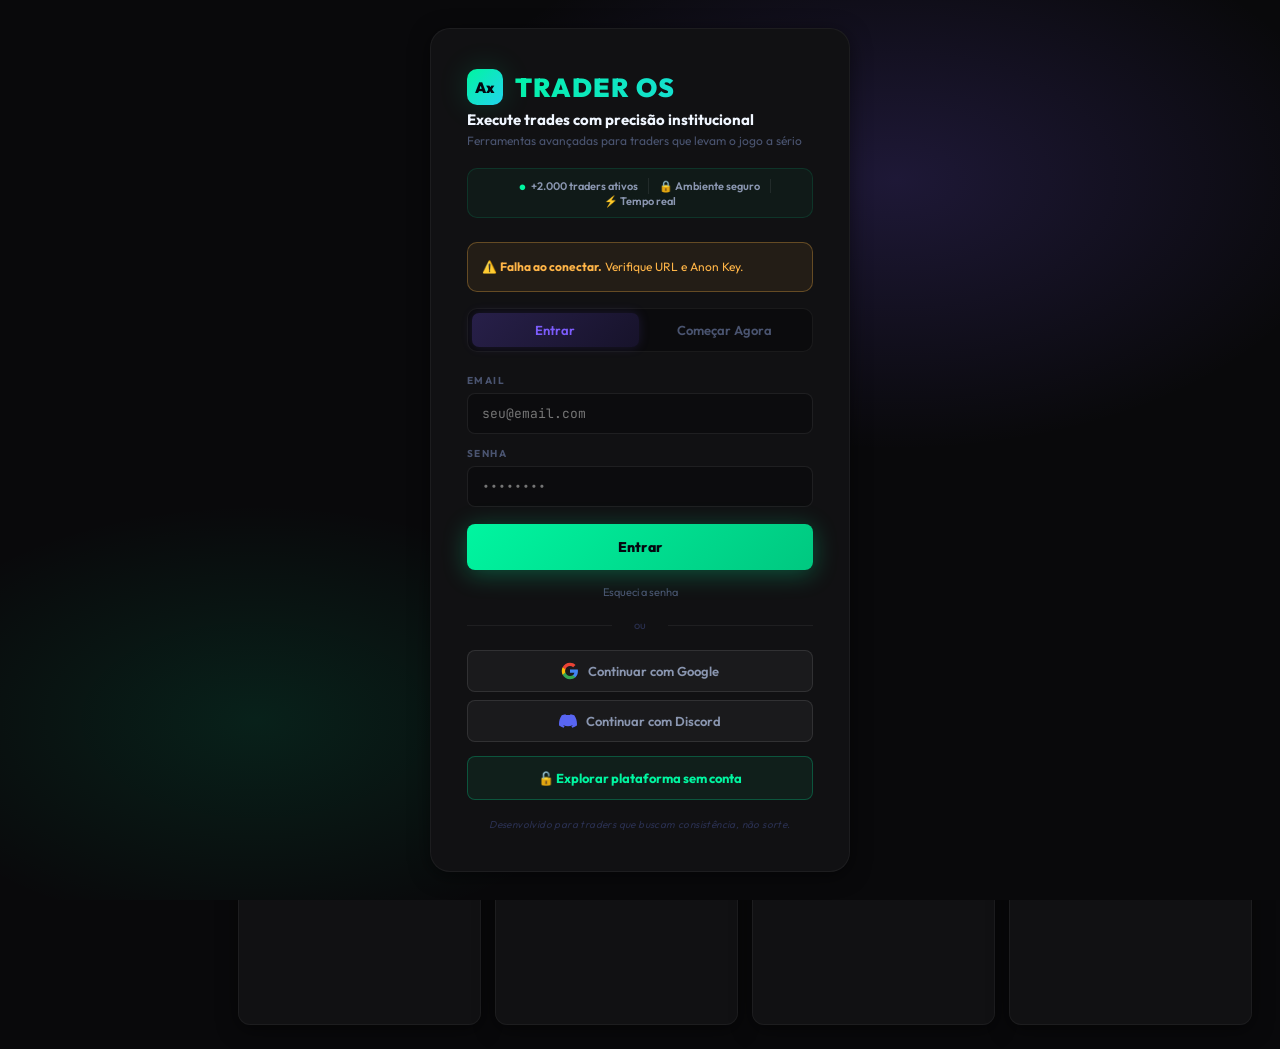
==== commit 011e4b3d: "fix: tema preto em todas as páginas" ====
--- a/index.html
+++ b/index.html
@@ -2469,6 +2469,9 @@
 </style>
 <style>
 /* ████ TEMA MY TRAINING ████ */
+:root{
+  --bg-deep:#09090B;--bg-base:#09090B;--bg-card:#111113;--bg-card2:#141416;--bg-hover:#141416;
+}
 body,html{background:#09090B!important;}
 body::before,body::after{display:none!important;}
 .main-body,main,.page{background:transparent!important;}
@@ -2482,8 +2485,31 @@
 .sidebar-item.active svg{color:#fff!important;}
 .sidebar-acct-card{background:rgba(0,135,90,0.08)!important;border:1px solid rgba(0,135,90,0.20)!important;border-radius:14px!important;}
 header{background:#0C0C0E!important;border-bottom:1px solid rgba(255,255,255,0.04)!important;}
-.db-kpi-card,.db-equity-card,.db-perf-card,.db-bottom-card,#dash-health-row>div,.card,.cfg-card,.an-card{background:#111113!important;border:1px solid rgba(255,255,255,0.05)!important;box-shadow:0 4px 20px rgba(0,0,0,0.5)!important;border-radius:16px!important;}
-.db-kpi-card:hover{transform:translateY(-3px)!important;box-shadow:0 8px 28px rgba(0,0,0,0.6)!important;}
+/* Cards — todas as páginas */
+.db-kpi-card,.db-equity-card,.db-perf-card,.db-bottom-card,#dash-health-row>div,
+.card,.cfg-card,.an-card,.risk-card,.cal-kpi-card,.wiki-item,.wiki-cat,
+.prop-card,.calc-card,.instr-card,.mt5-card,
+[class*="-card"],[class*="-panel"],[class*="-box"],[class*="-wrap"]:not(.cal-wrap):not(.hdr-search-wrap){
+  background:#111113!important;border:1px solid rgba(255,255,255,0.05)!important;
+  box-shadow:0 4px 20px rgba(0,0,0,0.5)!important;
+}
+/* Calendário */
+.cal-cell{background:#111113!important;border-color:rgba(255,255,255,0.05)!important;}
+.cal-cell.today{border-color:#00875A!important;}
+.cal-kpi-row,.cal-top,.cal-summary-strip{background:#111113!important;}
+.cal-hdr-row{background:#09090B!important;}
+/* Tabelas e listas */
+table,thead,tbody,tr,th,td,.tbl-wrap,.trades-table{background:transparent!important;}
+th{background:#141416!important;border-bottom:1px solid rgba(255,255,255,0.06)!important;}
+td{border-bottom:1px solid rgba(255,255,255,0.04)!important;}
+/* Inputs e selects */
+input,select,textarea{background:#0C0C0E!important;border:1px solid rgba(255,255,255,0.08)!important;color:#F0F0FF!important;}
+input:focus,select:focus,textarea:focus{border-color:rgba(0,135,90,0.55)!important;outline:none!important;}
+/* Botões */
+.btn-add{background:#00875A!important;color:#fff!important;border:none!important;box-shadow:0 4px 16px rgba(0,135,90,0.35)!important;}
+.btn-export,.btn-nav,.eq-filter,.period-chip{background:#111113!important;border:1px solid rgba(255,255,255,0.07)!important;color:rgba(255,255,255,0.50)!important;}
+.period-chip.active,.eq-filter.active{background:#00875A!important;border-color:#00875A!important;color:#fff!important;font-weight:600!important;}
+/* KPI top lines */
 .db-kpi-top-line{height:3px!important;}
 .db-kpi-card:nth-child(1) .db-kpi-top-line{background:linear-gradient(90deg,#A855F7,#EC4899)!important;}
 .db-kpi-card:nth-child(2) .db-kpi-top-line{background:linear-gradient(90deg,#00875A,#00D4FF)!important;}
@@ -2491,42 +2517,32 @@
 .db-kpi-card:nth-child(4) .db-kpi-top-line{background:linear-gradient(90deg,#EC4899,#A855F7)!important;}
 .db-kpi-card:nth-child(5) .db-kpi-top-line{background:linear-gradient(90deg,#00F5A0,#4B8BFF)!important;}
 .db-kpi-card:nth-child(6) .db-kpi-top-line{background:linear-gradient(90deg,#FFB547,#E8833A)!important;}
-.db-kpi-tag{color:rgba(255,255,255,0.30)!important;}
-.db-kpi-val{color:#F0F0FF!important;}
-.db-title,.db-eq-title,.db-perf-title,.db-bottom-title{color:#fff!important;}
-.db-sub,.db-perf-key,.db-kpi-sub{color:rgba(255,255,255,0.35)!important;}
-.period-chip{background:#111113!important;border:1px solid rgba(255,255,255,0.07)!important;color:rgba(255,255,255,0.42)!important;border-radius:20px!important;}
-.period-chip.active{background:#00875A!important;border-color:#00875A!important;color:#fff!important;font-weight:600!important;}
-.btn-add{background:#00875A!important;color:#fff!important;border:none!important;box-shadow:0 4px 16px rgba(0,135,90,0.35)!important;}
-.btn-export{background:#111113!important;border:1px solid rgba(255,255,255,0.07)!important;color:rgba(255,255,255,0.50)!important;}
-.eq-filter{background:#111113!important;border:1px solid rgba(255,255,255,0.07)!important;color:rgba(255,255,255,0.42)!important;}
-.eq-filter.active{background:rgba(0,135,90,0.12)!important;border-color:rgba(0,135,90,0.35)!important;color:#00875A!important;}
-.modal{background:#111113!important;border-color:rgba(255,255,255,0.07)!important;}
-.profile-dropdown{background:#111113!important;border-color:rgba(255,255,255,0.07)!important;}
-.cal-cell{background:#111113!important;border-color:rgba(255,255,255,0.05)!important;}
-.cal-cell.today{border-color:#00875A!important;}
+/* Textos */
+.db-kpi-tag,.db-sub,.db-perf-key,.db-kpi-sub,.cal-kpi-tag{color:rgba(255,255,255,0.30)!important;}
+.db-kpi-val,.db-title,.db-eq-title,.db-perf-title,.db-bottom-title,.cal-kpi-val{color:#F0F0FF!important;}
+/* Config tabs */
 .cfg-tab{color:rgba(255,255,255,0.38)!important;}
 .cfg-tab.active{color:#00875A!important;background:rgba(0,135,90,0.10)!important;}
-input,select,textarea{background:#0C0C0E!important;border:1px solid rgba(255,255,255,0.08)!important;color:#F0F0FF!important;}
-input:focus,select:focus,textarea:focus{border-color:rgba(0,135,90,0.55)!important;outline:none!important;}
+/* Modais e dropdowns */
+.modal,.profile-dropdown,.dropdown{background:#111113!important;border-color:rgba(255,255,255,0.07)!important;}
+/* Scrollbar */
 ::-webkit-scrollbar-thumb{background:rgba(0,135,90,0.30)!important;}
+::-webkit-scrollbar-track{background:#09090B!important;}
+/* Tema claro (mantém sidebar escura) */
 [data-theme="light"] body,[data-theme="light"] html{background:#F4F6FA!important;}
-[data-theme="light"] .main-body,[data-theme="light"] main{background:#F4F6FA!important;}
-[data-theme="light"] .sidebar{background:#0C0C0E!important;border-right:none!important;}
-[data-theme="light"] .sidebar-item{color:rgba(255,255,255,0.45)!important;border:none!important;}
-[data-theme="light"] .sidebar-item:hover{background:rgba(255,255,255,0.07)!important;color:#fff!important;}
-[data-theme="light"] .sidebar-item.active{background:#00875A!important;color:#fff!important;border:none!important;}
-[data-theme="light"] header{background:#fff!important;border-bottom:1px solid rgba(0,0,0,0.08)!important;box-shadow:0 2px 10px rgba(0,0,0,0.06)!important;}
-[data-theme="light"] .db-kpi-card,[data-theme="light"] .db-equity-card,[data-theme="light"] .db-perf-card,[data-theme="light"] .db-bottom-card,[data-theme="light"] #dash-health-row>div,[data-theme="light"] .card,[data-theme="light"] .cfg-card,[data-theme="light"] .an-card{background:#fff!important;border:1px solid rgba(0,0,0,0.07)!important;box-shadow:0 4px 16px rgba(0,0,0,0.07)!important;}
-[data-theme="light"] .db-kpi-tag,[data-theme="light"] .db-sub,[data-theme="light"] .db-perf-key{color:#9A9ABB!important;}
-[data-theme="light"] .db-kpi-val,[data-theme="light"] .db-title,[data-theme="light"] .db-eq-title,[data-theme="light"] .db-perf-val,[data-theme="light"] .db-bottom-title{color:#1C1C2E!important;}
+[data-theme="light"] .sidebar{background:#0C0C0E!important;}
+[data-theme="light"] .sidebar-item{color:rgba(255,255,255,0.45)!important;}
+[data-theme="light"] .sidebar-item.active{background:#00875A!important;color:#fff!important;}
+[data-theme="light"] header{background:#fff!important;border-bottom:1px solid rgba(0,0,0,0.08)!important;}
+[data-theme="light"] .card,[data-theme="light"] .cfg-card,[data-theme="light"] .an-card,
+[data-theme="light"] .db-kpi-card,[data-theme="light"] .db-equity-card,[data-theme="light"] .db-perf-card,
+[data-theme="light"] [class*="-card"],[data-theme="light"] [class*="-panel"]{background:#fff!important;border:1px solid rgba(0,0,0,0.07)!important;}
+[data-theme="light"] input,[data-theme="light"] select,[data-theme="light"] textarea{background:#fff!important;border-color:rgba(0,0,0,0.12)!important;color:#1C1C2E!important;}
+[data-theme="light"] .cal-cell{background:#fff!important;border-color:rgba(0,0,0,0.07)!important;}
 [data-theme="light"] .period-chip{background:#fff!important;border-color:rgba(0,0,0,0.10)!important;color:#6A6A8A!important;}
 [data-theme="light"] .period-chip.active{background:#00875A!important;border-color:#00875A!important;color:#fff!important;}
 [data-theme="light"] .btn-add{background:#00875A!important;color:#fff!important;}
-[data-theme="light"] .btn-export{background:#fff!important;border-color:rgba(0,0,0,0.10)!important;color:#6A6A8A!important;}
-[data-theme="light"] input,[data-theme="light"] select,[data-theme="light"] textarea{background:#fff!important;border-color:rgba(0,0,0,0.12)!important;color:#1C1C2E!important;}
 [data-theme="light"] .modal,[data-theme="light"] .profile-dropdown{background:#fff!important;border-color:rgba(0,0,0,0.09)!important;}
-[data-theme="light"] .cal-cell{background:#fff!important;border-color:rgba(0,0,0,0.07)!important;}
 /* ████ FIM ████ */
 </style>
 </head>
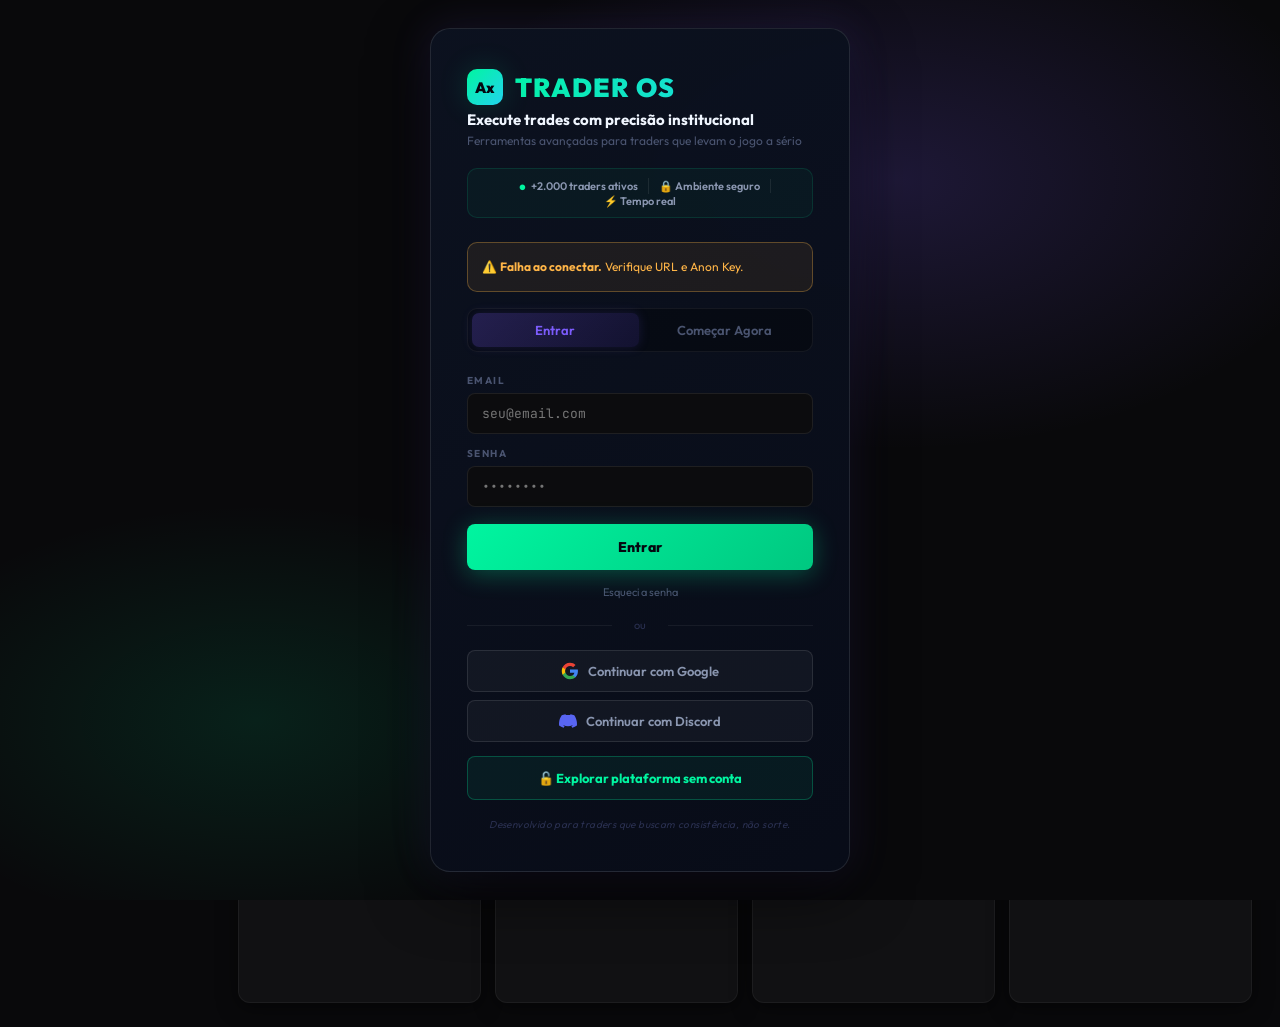
==== commit abf09b6c: "fix: Correção de erros" ====
--- a/index.html
+++ b/index.html
@@ -2488,8 +2488,11 @@
 /* Cards — todas as páginas */
 .db-kpi-card,.db-equity-card,.db-perf-card,.db-bottom-card,#dash-health-row>div,
 .card,.cfg-card,.an-card,.risk-card,.cal-kpi-card,.wiki-item,.wiki-cat,
-.prop-card,.calc-card,.instr-card,.mt5-card,
-[class*="-card"],[class*="-panel"],[class*="-box"],[class*="-wrap"]:not(.cal-wrap):not(.hdr-search-wrap){
+.prop-card,.calc-card,.instr-card,.mt5-card,.metas-goal-card,
+.rep-card,.imp-card,.tbl-card,.share-card,.health-card,
+.db-health-card,.db-insight-card,.insight-card,.health-wrap,
+.an-heatmap-wrap,.an-strat-list,.an-topbar,
+.risk-card,.risk-top,.metas-kpi-row>div{
   background:#111113!important;border:1px solid rgba(255,255,255,0.05)!important;
   box-shadow:0 4px 20px rgba(0,0,0,0.5)!important;
 }
@@ -2543,6 +2546,10 @@
 [data-theme="light"] .period-chip.active{background:#00875A!important;border-color:#00875A!important;color:#fff!important;}
 [data-theme="light"] .btn-add{background:#00875A!important;color:#fff!important;}
 [data-theme="light"] .modal,[data-theme="light"] .profile-dropdown{background:#fff!important;border-color:rgba(0,0,0,0.09)!important;}
+/* Search bar */
+#hdr-search-wrap{background:rgba(255,255,255,0.06)!important;border:1px solid rgba(255,255,255,0.08)!important;}
+#hdr-search-input{background:transparent!important;border:none!important;box-shadow:none!important;}
+#hdr-search-results{background:#1A1A1C!important;border:1px solid rgba(255,255,255,0.08)!important;}
 /* ████ FIM ████ */
 </style>
 </head>
@@ -2802,7 +2809,7 @@
   <!-- HEALTH SCORE + INSIGHTS -->
   <div id="dash-health-row" style="display:grid;grid-template-columns:280px 1fr;gap:14px;margin-bottom:14px"></div>
 
-  <!-- 5 KPI CARDS -->\n  <div class="db-kpi-row" id="kpi-grid"></div>
+  <!-- 5 KPI CARDS -->  <div class="db-kpi-row" id="kpi-grid"></div>
 
   <!-- EQUITY + PERFORMANCE SIDE -->
   <div class="db-main-grid">
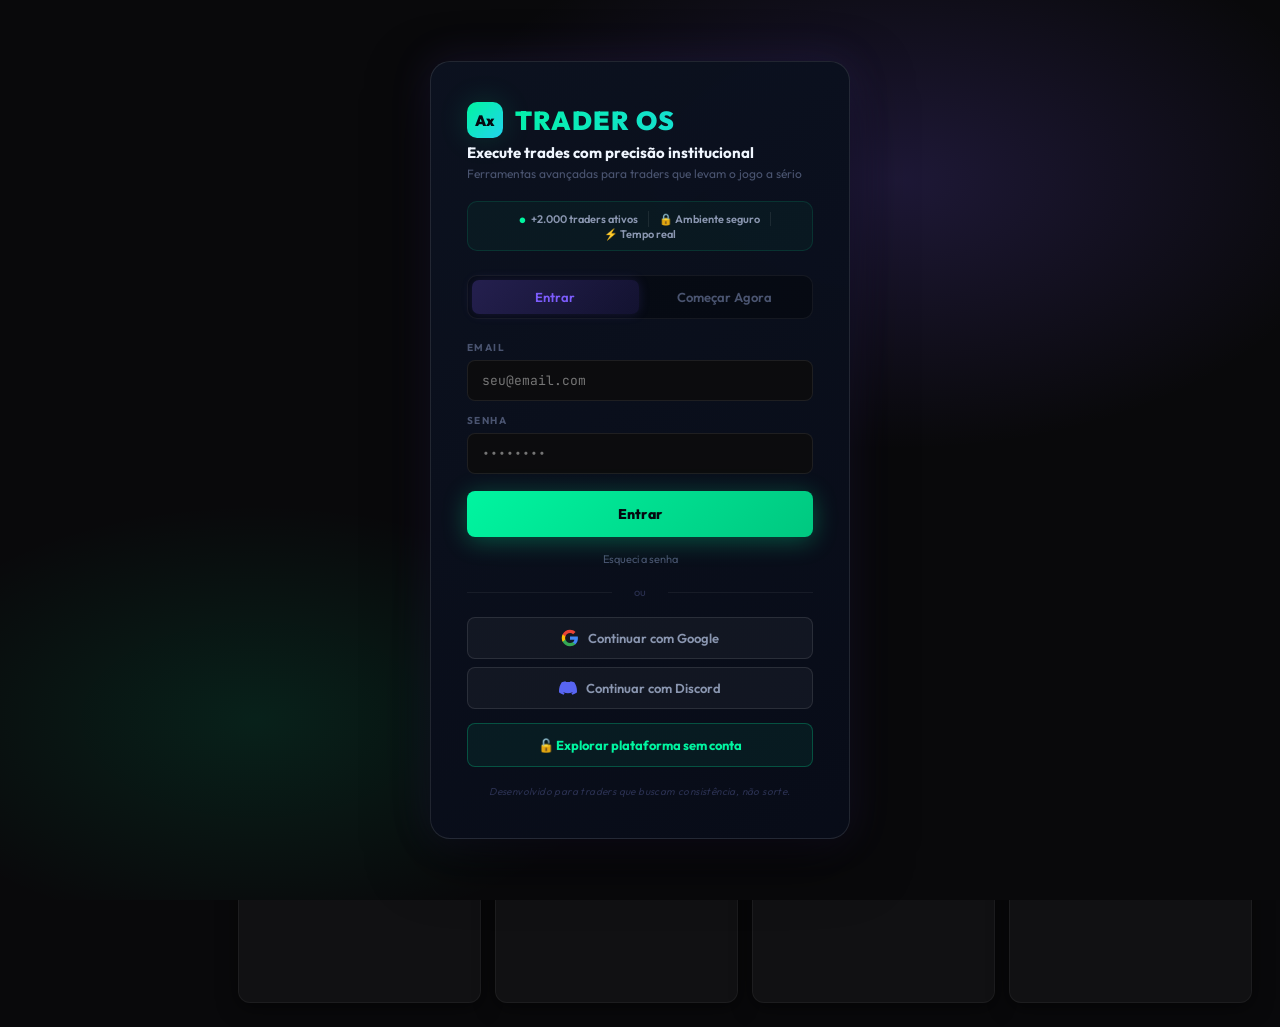
==== commit 5ab2192c: "Atualização" ====
--- a/index.html
+++ b/index.html
@@ -2,16 +2,17 @@
 <html lang="pt-BR">
 <head>
 <meta charset="UTF-8">
+<link rel="icon" type="image/png" href="[data-uri]">
+<link rel="apple-touch-icon" href="[data-uri]">
+<link rel="manifest" href="data:application/json,%7B%22icons%22%3A%5B%7B%22src%22%3A%22data%3Aimage%2Fpng%3Bbase64%2CiVBORw0KGgoAAAANSUhE...%22%2C%22sizes%22%3A%22192x192%22%7D%5D%7D">
 <meta name="viewport" content="width=device-width, initial-scale=1.0, maximum-scale=1.0, user-scalable=no">
 <title>TRADER OS</title>
 
 <!-- PWA -->
-<link rel="manifest" href="/manifest.json">
 <meta name="theme-color" content="#050810">
 <meta name="apple-mobile-web-app-capable" content="yes">
 <meta name="apple-mobile-web-app-status-bar-style" content="black-translucent">
 <meta name="apple-mobile-web-app-title" content="Trader OS">
-<link rel="apple-touch-icon" href="/assets/icon-192.png">
 <meta name="description" content="Diário de trading profissional para traders de forex e prop firms">
 <link href="https://fonts.googleapis.com/css2?family=Outfit:wght@300;400;500;600;700;800;900&family=JetBrains+Mono:wght@300;400;500;700&family=Syne:wght@700;800&display=swap" rel="stylesheet">
 <script src="https://cdnjs.cloudflare.com/ajax/libs/Chart.js/4.4.0/chart.umd.min.js"></script>
@@ -2475,7 +2476,8 @@
 body,html{background:#09090B!important;}
 body::before,body::after{display:none!important;}
 .main-body,main,.page{background:transparent!important;}
-.sidebar{background:#0C0C0E!important;border-right:1px solid rgba(255,255,255,0.04)!important;width:210px!important;}
+.sidebar{background:#0C0C0E!important;border-right:1px solid rgba(255,255,255,0.04)!important;width:210px!important;transition:width 0.25s!important;}
+.sidebar.collapsed{width:56px!important;}
 .sb-top{background:transparent!important;border-bottom:1px solid rgba(255,255,255,0.04)!important;}
 .sb-logo-text{color:#fff!important;}
 .sidebar-section-label{color:rgba(255,255,255,0.18)!important;}
@@ -4940,7 +4942,7 @@
   e.stopPropagation();
   const dd = document.getElementById('profileDropdown');
   if (!dd) return;
-  const isOpen = dd.classList.contains('open');
+  const isOpen = dd.style.display !== 'none' && dd.style.display !== '';
   closeDropdowns();
   if (!isOpen) {
     // Avatar e nome
@@ -5017,7 +5019,7 @@
       } catch(err) { q('pd-usage-wrap') && (q('pd-usage-wrap').style.display='none'); }
     }
 
-    dd.classList.add('open');
+    dd.style.display = 'block';
   }
 }
 
@@ -5118,6 +5120,7 @@
   const toggleBtn = document.getElementById('theme-toggle-btn');
   if (toggleBtn) toggleBtn.textContent = savedTheme === 'dark' ? '🌙' : '☀️';
   renderHeader();
+  try{initSearch();}catch(e){}
   loadProfile();
 
   // Handle PWA shortcuts (?action=new-trade)
@@ -5476,7 +5479,9 @@
 }
 
 function closeDropdowns() {
-  document.querySelectorAll('.acct-dropdown, .user-menu, .profile-dropdown').forEach(d => d.classList.remove('open'));
+  document.querySelectorAll('.acct-dropdown, .user-menu').forEach(d => d.classList.remove('open'));
+  const pd = document.getElementById('profileDropdown');
+  if (pd) pd.style.display = 'none';
 }
 
 // ════════════════════════════════════════
@@ -7753,7 +7758,44 @@
   +topPairs.map(function(e){var p=e[0],d=e[1];return '<tr><td style="font-weight:700">'+p+'</td><td style="color:'+(d.pnl>=0?'#00875A':'#CC2244')+';font-weight:700">'+(d.pnl>=0?'+':'')+'R$'+d.pnl.toFixed(2)+'</td><td>'+d.c+'</td><td>'+(d.c?(d.w/d.c*100).toFixed(0)+'%':'—')+'</td></tr>';}).join('')+'</table>'
   +'<div class="sec">📋 Histórico Completo</div><table><tr><th>Data</th><th>Par</th><th>P&L</th><th>Direção</th><th>Sessão</th><th>Setup</th><th>R:R</th></tr>'+tradeRows+'</table>'
   +'<div class="ft"><span>TRADER OS · Relatório Completo</span><span>'+acct.name+' · '+all.length+' ops · '+now.toLocaleDateString('pt-BR')+'</span><span>Emerson Jesus</span></div>'
-  +'</body></html>';
+  +'
+<div id="profileDropdown" style="display:none;position:fixed;top:58px;right:12px;width:280px;z-index:9999;border-radius:16px;background:#111113;border:1px solid rgba(255,255,255,0.08);box-shadow:0 16px 40px rgba(0,0,0,0.6);overflow:hidden;" class="profile-dropdown-card">
+  <div style="padding:18px 18px 14px;border-bottom:1px solid rgba(255,255,255,0.06);">
+    <div style="display:flex;align-items:center;gap:12px;">
+      <div id="pd-avatar-lg" style="width:44px;height:44px;border-radius:50%;background:linear-gradient(135deg,#E8833A,#A855F7);display:flex;align-items:center;justify-content:center;font-size:15px;font-weight:800;color:#fff;flex-shrink:0;">JR</div>
+      <div style="flex:1;min-width:0;">
+        <div id="pd-name" style="font-size:14px;font-weight:700;color:#fff;white-space:nowrap;overflow:hidden;text-overflow:ellipsis;">Trader</div>
+        <div id="pd-email" style="font-size:11px;color:rgba(255,255,255,0.40);white-space:nowrap;overflow:hidden;text-overflow:ellipsis;margin-top:1px;">—</div>
+        <div style="display:flex;align-items:center;gap:5px;margin-top:5px;">
+          <div id="pd-status-dot" class="pd-meta-dot pending" style="width:6px;height:6px;border-radius:50%;background:#888;flex-shrink:0;"></div>
+          <span id="pd-status-text" style="font-size:10px;color:rgba(255,255,255,0.35);">Modo local</span>
+          <span id="pd-since" style="font-size:10px;color:rgba(255,255,255,0.25);margin-left:4px;"></span>
+        </div>
+      </div>
+      <span id="pd-plan-badge" style="font-size:10px;padding:3px 8px;border-radius:20px;border:1px solid rgba(0,245,160,0.2);color:var(--green);background:rgba(0,245,160,0.08);white-space:nowrap;">✦ Gratuito</span>
+    </div>
+    <div id="pd-session-time" style="margin-top:10px;font-size:10px;color:rgba(255,255,255,0.25);"></div>
+  </div>
+  <div style="padding:10px 10px;">
+    <div style="font-size:10px;color:rgba(255,255,255,0.25);padding:4px 8px 6px;text-transform:uppercase;letter-spacing:0.8px;">Uso do mês</div>
+    <div style="padding:0 8px 10px;display:flex;align-items:center;gap:8px;">
+      <div style="flex:1;height:4px;background:rgba(255,255,255,0.08);border-radius:4px;overflow:hidden;"><div id="pd-usage-fill" style="height:100%;width:0%;background:linear-gradient(90deg,#00875A,#00F5A0);border-radius:4px;transition:width 0.4s;"></div></div>
+      <span id="pd-usage-val" style="font-size:11px;color:rgba(255,255,255,0.45);white-space:nowrap;">0 trades</span>
+    </div>
+    <button onclick="showPage('settings')" style="width:100%;display:flex;align-items:center;gap:10px;padding:9px 10px;border-radius:10px;border:none;background:transparent;color:rgba(255,255,255,0.65);cursor:pointer;font-size:13px;text-align:left;" onmouseover="this.style.background='rgba(255,255,255,0.06)'" onmouseout="this.style.background='transparent'">
+      ⚙️ <span>Configurações</span>
+    </button>
+    <button onclick="showPage('wiki')" style="width:100%;display:flex;align-items:center;gap:10px;padding:9px 10px;border-radius:10px;border:none;background:transparent;color:rgba(255,255,255,0.65);cursor:pointer;font-size:13px;text-align:left;" onmouseover="this.style.background='rgba(255,255,255,0.06)'" onmouseout="this.style.background='transparent'">
+      ❓ <span>Wiki & Ajuda</span>
+    </button>
+    <div style="height:1px;background:rgba(255,255,255,0.06);margin:6px 0;"></div>
+    <button onclick="doLogout()" style="width:100%;display:flex;align-items:center;gap:10px;padding:9px 10px;border-radius:10px;border:none;background:transparent;color:#FF6B6B;cursor:pointer;font-size:13px;text-align:left;" onmouseover="this.style.background='rgba(255,107,107,0.08)'" onmouseout="this.style.background='transparent'">
+      🚪 <span>Sair</span>
+    </button>
+  </div>
+</div>
+
+</body></html>';
 
   var w=window.open('','_blank');
   if(!w){toast('Popup bloqueado',true);return;}
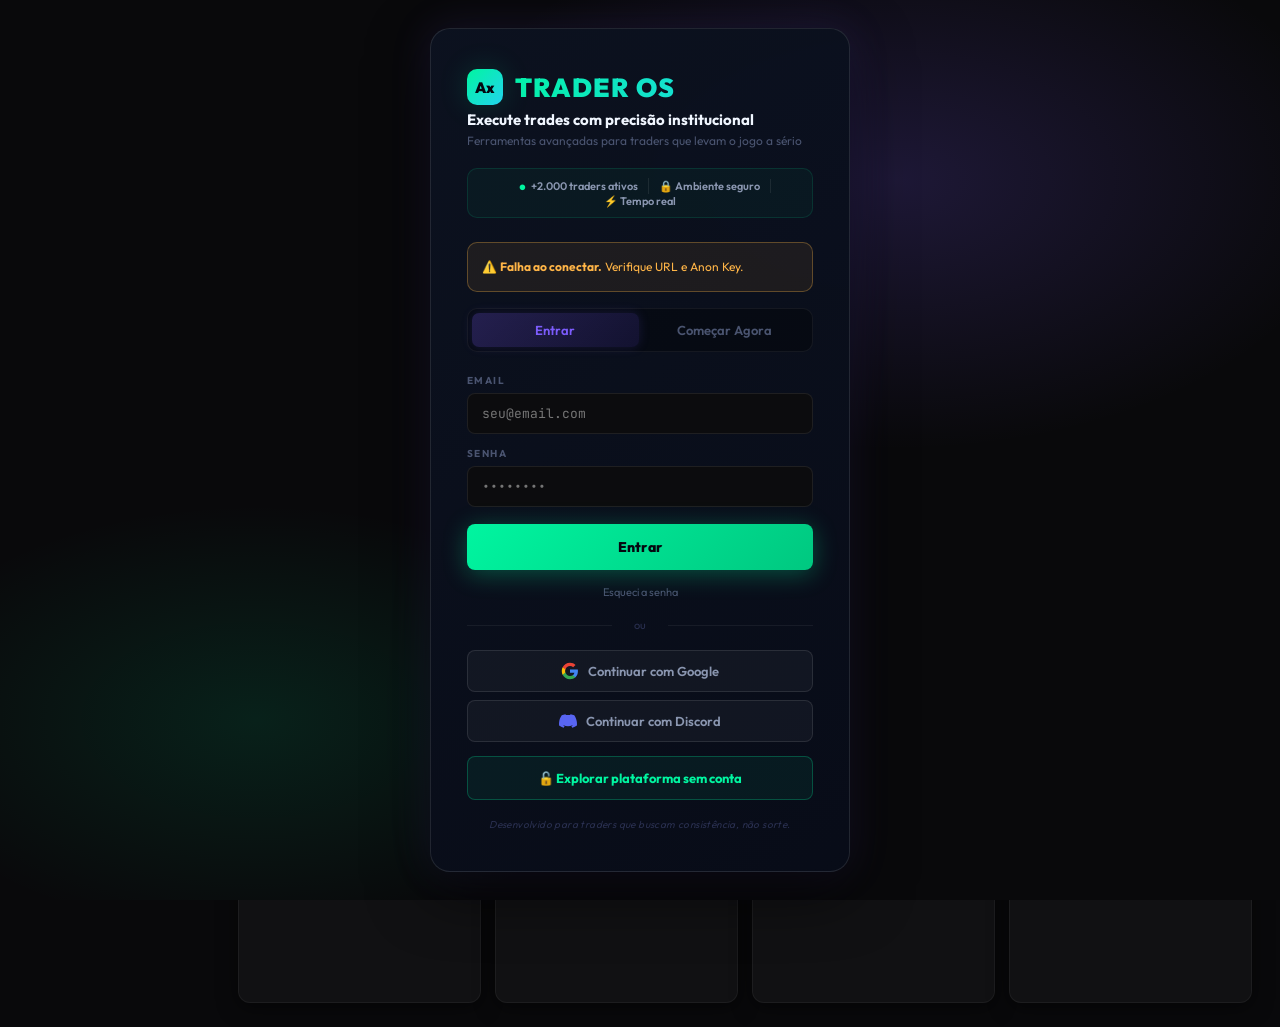
==== commit 1958abdf: "fix: corrige sintaxe JS e profile dropdown" ====
--- a/index.html
+++ b/index.html
@@ -7758,44 +7758,7 @@
   +topPairs.map(function(e){var p=e[0],d=e[1];return '<tr><td style="font-weight:700">'+p+'</td><td style="color:'+(d.pnl>=0?'#00875A':'#CC2244')+';font-weight:700">'+(d.pnl>=0?'+':'')+'R$'+d.pnl.toFixed(2)+'</td><td>'+d.c+'</td><td>'+(d.c?(d.w/d.c*100).toFixed(0)+'%':'—')+'</td></tr>';}).join('')+'</table>'
   +'<div class="sec">📋 Histórico Completo</div><table><tr><th>Data</th><th>Par</th><th>P&L</th><th>Direção</th><th>Sessão</th><th>Setup</th><th>R:R</th></tr>'+tradeRows+'</table>'
   +'<div class="ft"><span>TRADER OS · Relatório Completo</span><span>'+acct.name+' · '+all.length+' ops · '+now.toLocaleDateString('pt-BR')+'</span><span>Emerson Jesus</span></div>'
-  +'
-<div id="profileDropdown" style="display:none;position:fixed;top:58px;right:12px;width:280px;z-index:9999;border-radius:16px;background:#111113;border:1px solid rgba(255,255,255,0.08);box-shadow:0 16px 40px rgba(0,0,0,0.6);overflow:hidden;" class="profile-dropdown-card">
-  <div style="padding:18px 18px 14px;border-bottom:1px solid rgba(255,255,255,0.06);">
-    <div style="display:flex;align-items:center;gap:12px;">
-      <div id="pd-avatar-lg" style="width:44px;height:44px;border-radius:50%;background:linear-gradient(135deg,#E8833A,#A855F7);display:flex;align-items:center;justify-content:center;font-size:15px;font-weight:800;color:#fff;flex-shrink:0;">JR</div>
-      <div style="flex:1;min-width:0;">
-        <div id="pd-name" style="font-size:14px;font-weight:700;color:#fff;white-space:nowrap;overflow:hidden;text-overflow:ellipsis;">Trader</div>
-        <div id="pd-email" style="font-size:11px;color:rgba(255,255,255,0.40);white-space:nowrap;overflow:hidden;text-overflow:ellipsis;margin-top:1px;">—</div>
-        <div style="display:flex;align-items:center;gap:5px;margin-top:5px;">
-          <div id="pd-status-dot" class="pd-meta-dot pending" style="width:6px;height:6px;border-radius:50%;background:#888;flex-shrink:0;"></div>
-          <span id="pd-status-text" style="font-size:10px;color:rgba(255,255,255,0.35);">Modo local</span>
-          <span id="pd-since" style="font-size:10px;color:rgba(255,255,255,0.25);margin-left:4px;"></span>
-        </div>
-      </div>
-      <span id="pd-plan-badge" style="font-size:10px;padding:3px 8px;border-radius:20px;border:1px solid rgba(0,245,160,0.2);color:var(--green);background:rgba(0,245,160,0.08);white-space:nowrap;">✦ Gratuito</span>
-    </div>
-    <div id="pd-session-time" style="margin-top:10px;font-size:10px;color:rgba(255,255,255,0.25);"></div>
-  </div>
-  <div style="padding:10px 10px;">
-    <div style="font-size:10px;color:rgba(255,255,255,0.25);padding:4px 8px 6px;text-transform:uppercase;letter-spacing:0.8px;">Uso do mês</div>
-    <div style="padding:0 8px 10px;display:flex;align-items:center;gap:8px;">
-      <div style="flex:1;height:4px;background:rgba(255,255,255,0.08);border-radius:4px;overflow:hidden;"><div id="pd-usage-fill" style="height:100%;width:0%;background:linear-gradient(90deg,#00875A,#00F5A0);border-radius:4px;transition:width 0.4s;"></div></div>
-      <span id="pd-usage-val" style="font-size:11px;color:rgba(255,255,255,0.45);white-space:nowrap;">0 trades</span>
-    </div>
-    <button onclick="showPage('settings')" style="width:100%;display:flex;align-items:center;gap:10px;padding:9px 10px;border-radius:10px;border:none;background:transparent;color:rgba(255,255,255,0.65);cursor:pointer;font-size:13px;text-align:left;" onmouseover="this.style.background='rgba(255,255,255,0.06)'" onmouseout="this.style.background='transparent'">
-      ⚙️ <span>Configurações</span>
-    </button>
-    <button onclick="showPage('wiki')" style="width:100%;display:flex;align-items:center;gap:10px;padding:9px 10px;border-radius:10px;border:none;background:transparent;color:rgba(255,255,255,0.65);cursor:pointer;font-size:13px;text-align:left;" onmouseover="this.style.background='rgba(255,255,255,0.06)'" onmouseout="this.style.background='transparent'">
-      ❓ <span>Wiki & Ajuda</span>
-    </button>
-    <div style="height:1px;background:rgba(255,255,255,0.06);margin:6px 0;"></div>
-    <button onclick="doLogout()" style="width:100%;display:flex;align-items:center;gap:10px;padding:9px 10px;border-radius:10px;border:none;background:transparent;color:#FF6B6B;cursor:pointer;font-size:13px;text-align:left;" onmouseover="this.style.background='rgba(255,107,107,0.08)'" onmouseout="this.style.background='transparent'">
-      🚪 <span>Sair</span>
-    </button>
-  </div>
-</div>
-
-</body></html>';
+  +'</body></html>';
 
   var w=window.open('','_blank');
   if(!w){toast('Popup bloqueado',true);return;}
@@ -11046,5 +11009,41 @@
   });
 })();
 <\/script>
+
+<div id="profileDropdown" style="display:none;position:fixed;top:58px;right:12px;width:280px;z-index:9999;border-radius:16px;background:#111113;border:1px solid rgba(255,255,255,0.08);box-shadow:0 16px 40px rgba(0,0,0,0.6);overflow:hidden;" class="profile-dropdown-card">
+  <div style="padding:18px 18px 14px;border-bottom:1px solid rgba(255,255,255,0.06);">
+    <div style="display:flex;align-items:center;gap:12px;">
+      <div id="pd-avatar-lg" style="width:44px;height:44px;border-radius:50%;background:linear-gradient(135deg,#E8833A,#A855F7);display:flex;align-items:center;justify-content:center;font-size:15px;font-weight:800;color:#fff;flex-shrink:0;">JR</div>
+      <div style="flex:1;min-width:0;">
+        <div id="pd-name" style="font-size:14px;font-weight:700;color:#fff;white-space:nowrap;overflow:hidden;text-overflow:ellipsis;">Trader</div>
+        <div id="pd-email" style="font-size:11px;color:rgba(255,255,255,0.40);white-space:nowrap;overflow:hidden;text-overflow:ellipsis;margin-top:1px;">—</div>
+        <div style="display:flex;align-items:center;gap:5px;margin-top:5px;">
+          <div id="pd-status-dot" class="pd-meta-dot pending" style="width:6px;height:6px;border-radius:50%;background:#888;flex-shrink:0;"></div>
+          <span id="pd-status-text" style="font-size:10px;color:rgba(255,255,255,0.35);">Modo local</span>
+          <span id="pd-since" style="font-size:10px;color:rgba(255,255,255,0.25);margin-left:4px;"></span>
+        </div>
+      </div>
+      <span id="pd-plan-badge" style="font-size:10px;padding:3px 8px;border-radius:20px;border:1px solid rgba(0,245,160,0.2);color:var(--green);background:rgba(0,245,160,0.08);white-space:nowrap;">✦ Gratuito</span>
+    </div>
+    <div id="pd-session-time" style="margin-top:10px;font-size:10px;color:rgba(255,255,255,0.25);"></div>
+  </div>
+  <div style="padding:10px 10px;">
+    <div style="font-size:10px;color:rgba(255,255,255,0.25);padding:4px 8px 6px;text-transform:uppercase;letter-spacing:0.8px;">Uso do mês</div>
+    <div style="padding:0 8px 10px;display:flex;align-items:center;gap:8px;">
+      <div style="flex:1;height:4px;background:rgba(255,255,255,0.08);border-radius:4px;overflow:hidden;"><div id="pd-usage-fill" style="height:100%;width:0%;background:linear-gradient(90deg,#00875A,#00F5A0);border-radius:4px;transition:width 0.4s;"></div></div>
+      <span id="pd-usage-val" style="font-size:11px;color:rgba(255,255,255,0.45);white-space:nowrap;">0 trades</span>
+    </div>
+    <button onclick="showPage('settings')" style="width:100%;display:flex;align-items:center;gap:10px;padding:9px 10px;border-radius:10px;border:none;background:transparent;color:rgba(255,255,255,0.65);cursor:pointer;font-size:13px;text-align:left;" onmouseover="this.style.background='rgba(255,255,255,0.06)'" onmouseout="this.style.background='transparent'">
+      ⚙️ <span>Configurações</span>
+    </button>
+    <button onclick="showPage('wiki')" style="width:100%;display:flex;align-items:center;gap:10px;padding:9px 10px;border-radius:10px;border:none;background:transparent;color:rgba(255,255,255,0.65);cursor:pointer;font-size:13px;text-align:left;" onmouseover="this.style.background='rgba(255,255,255,0.06)'" onmouseout="this.style.background='transparent'">
+      ❓ <span>Wiki & Ajuda</span>
+    </button>
+    <div style="height:1px;background:rgba(255,255,255,0.06);margin:6px 0;"></div>
+    <button onclick="doLogout()" style="width:100%;display:flex;align-items:center;gap:10px;padding:9px 10px;border-radius:10px;border:none;background:transparent;color:#FF6B6B;cursor:pointer;font-size:13px;text-align:left;" onmouseover="this.style.background='rgba(255,107,107,0.08)'" onmouseout="this.style.background='transparent'">
+      🚪 <span>Sair</span>
+    </button>
+  </div>
+</div>
 </body>
 </html>
